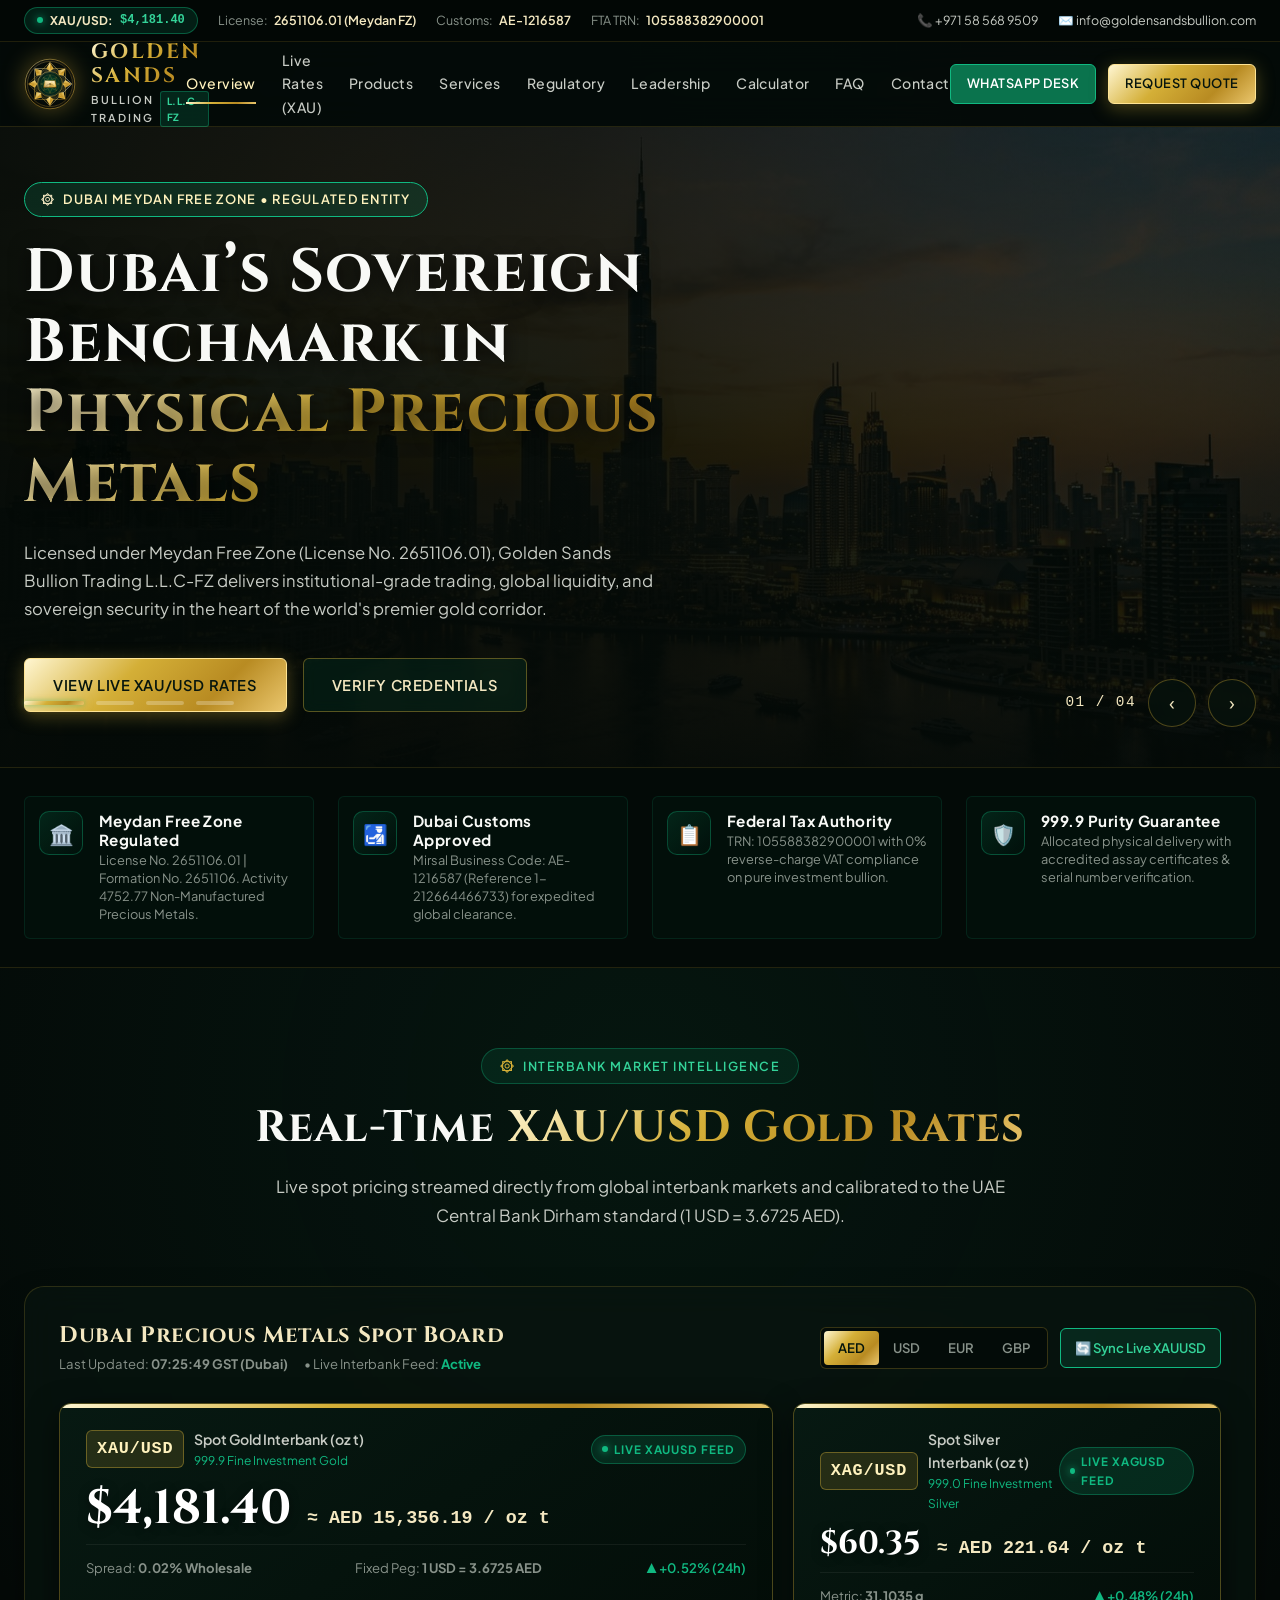
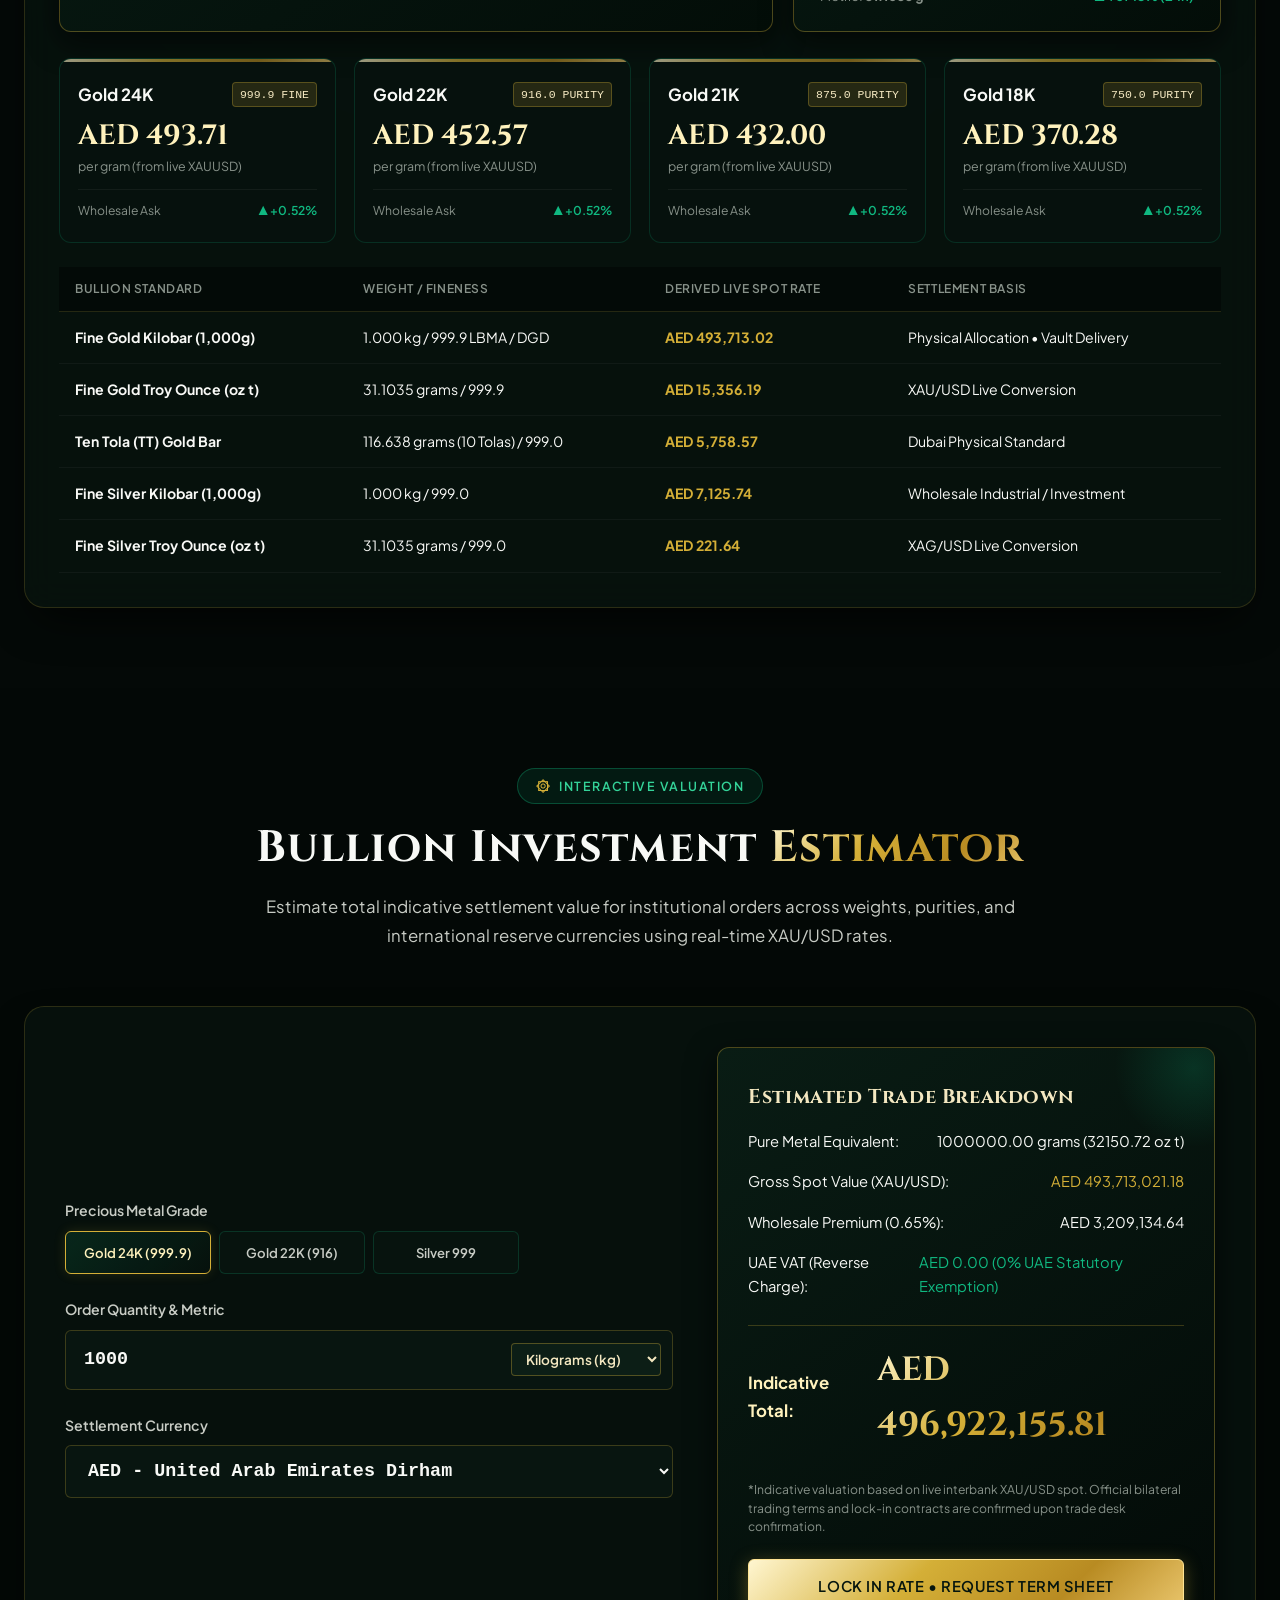
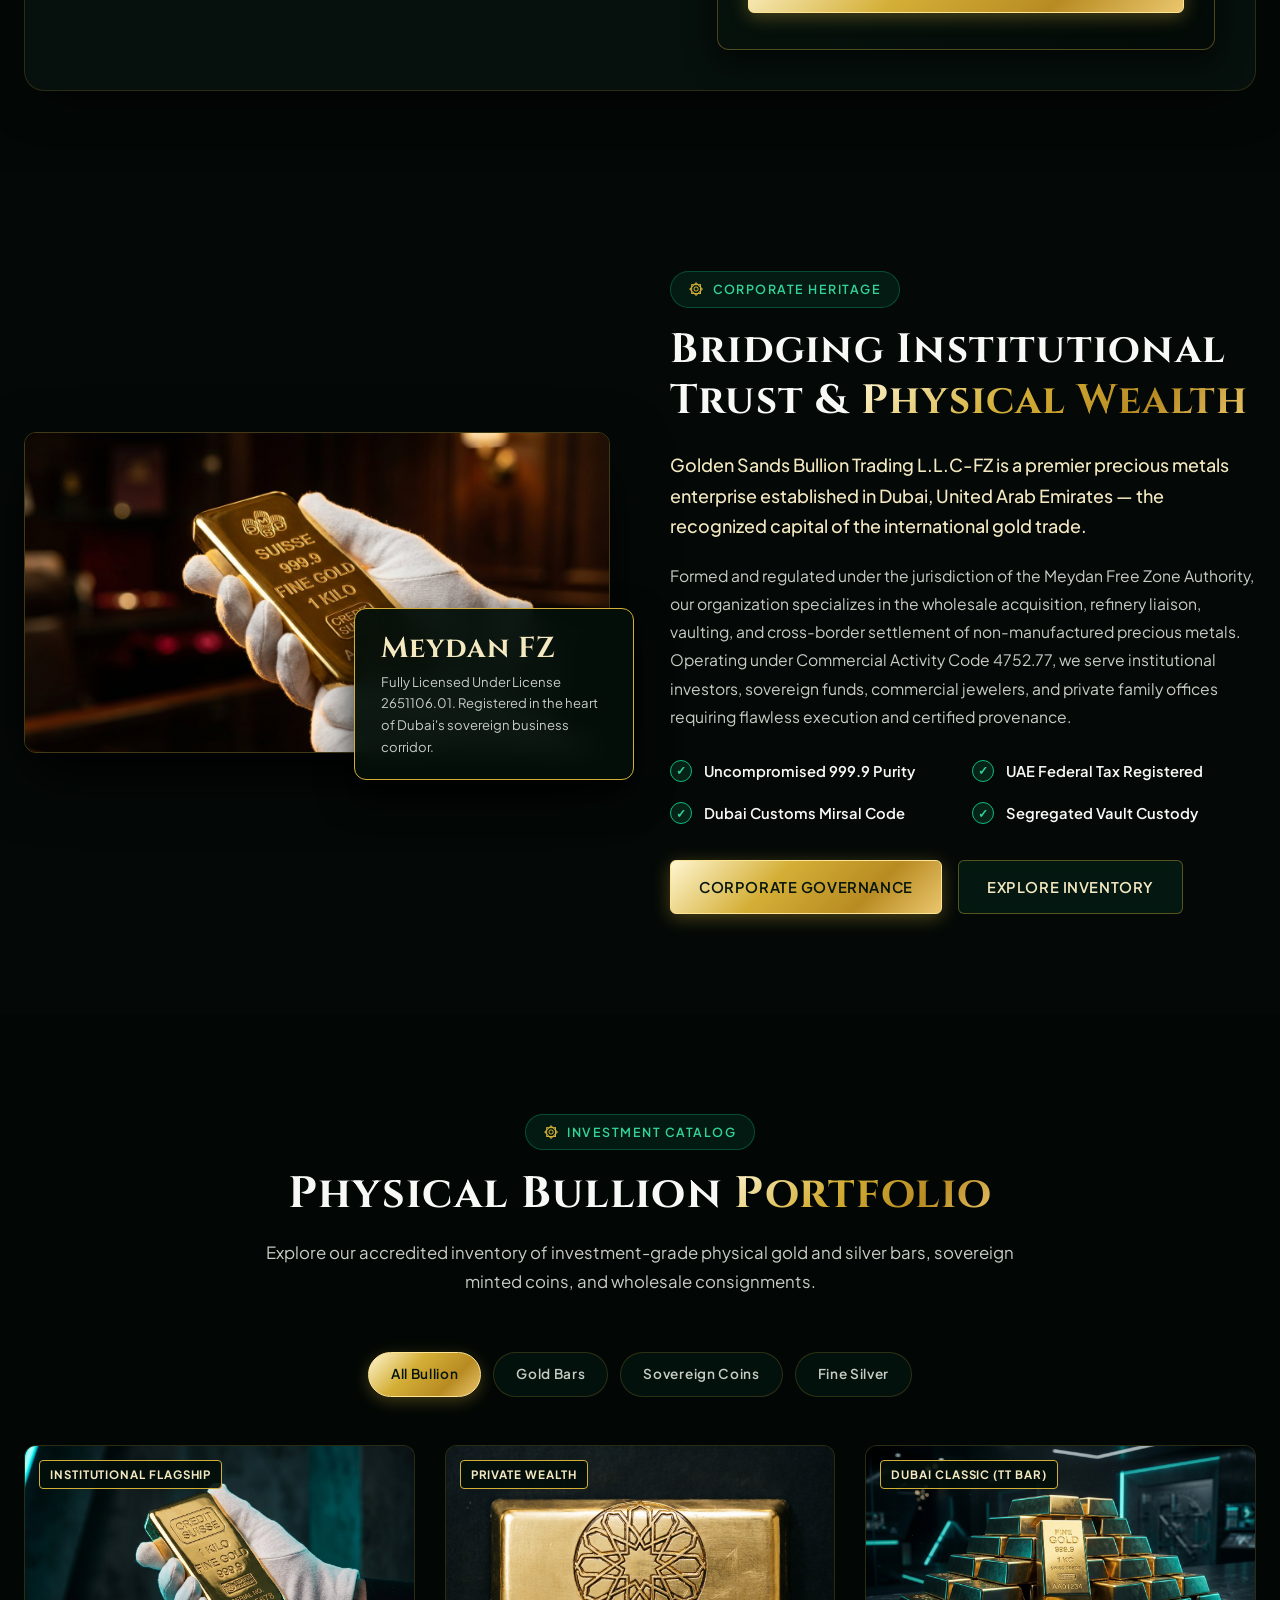
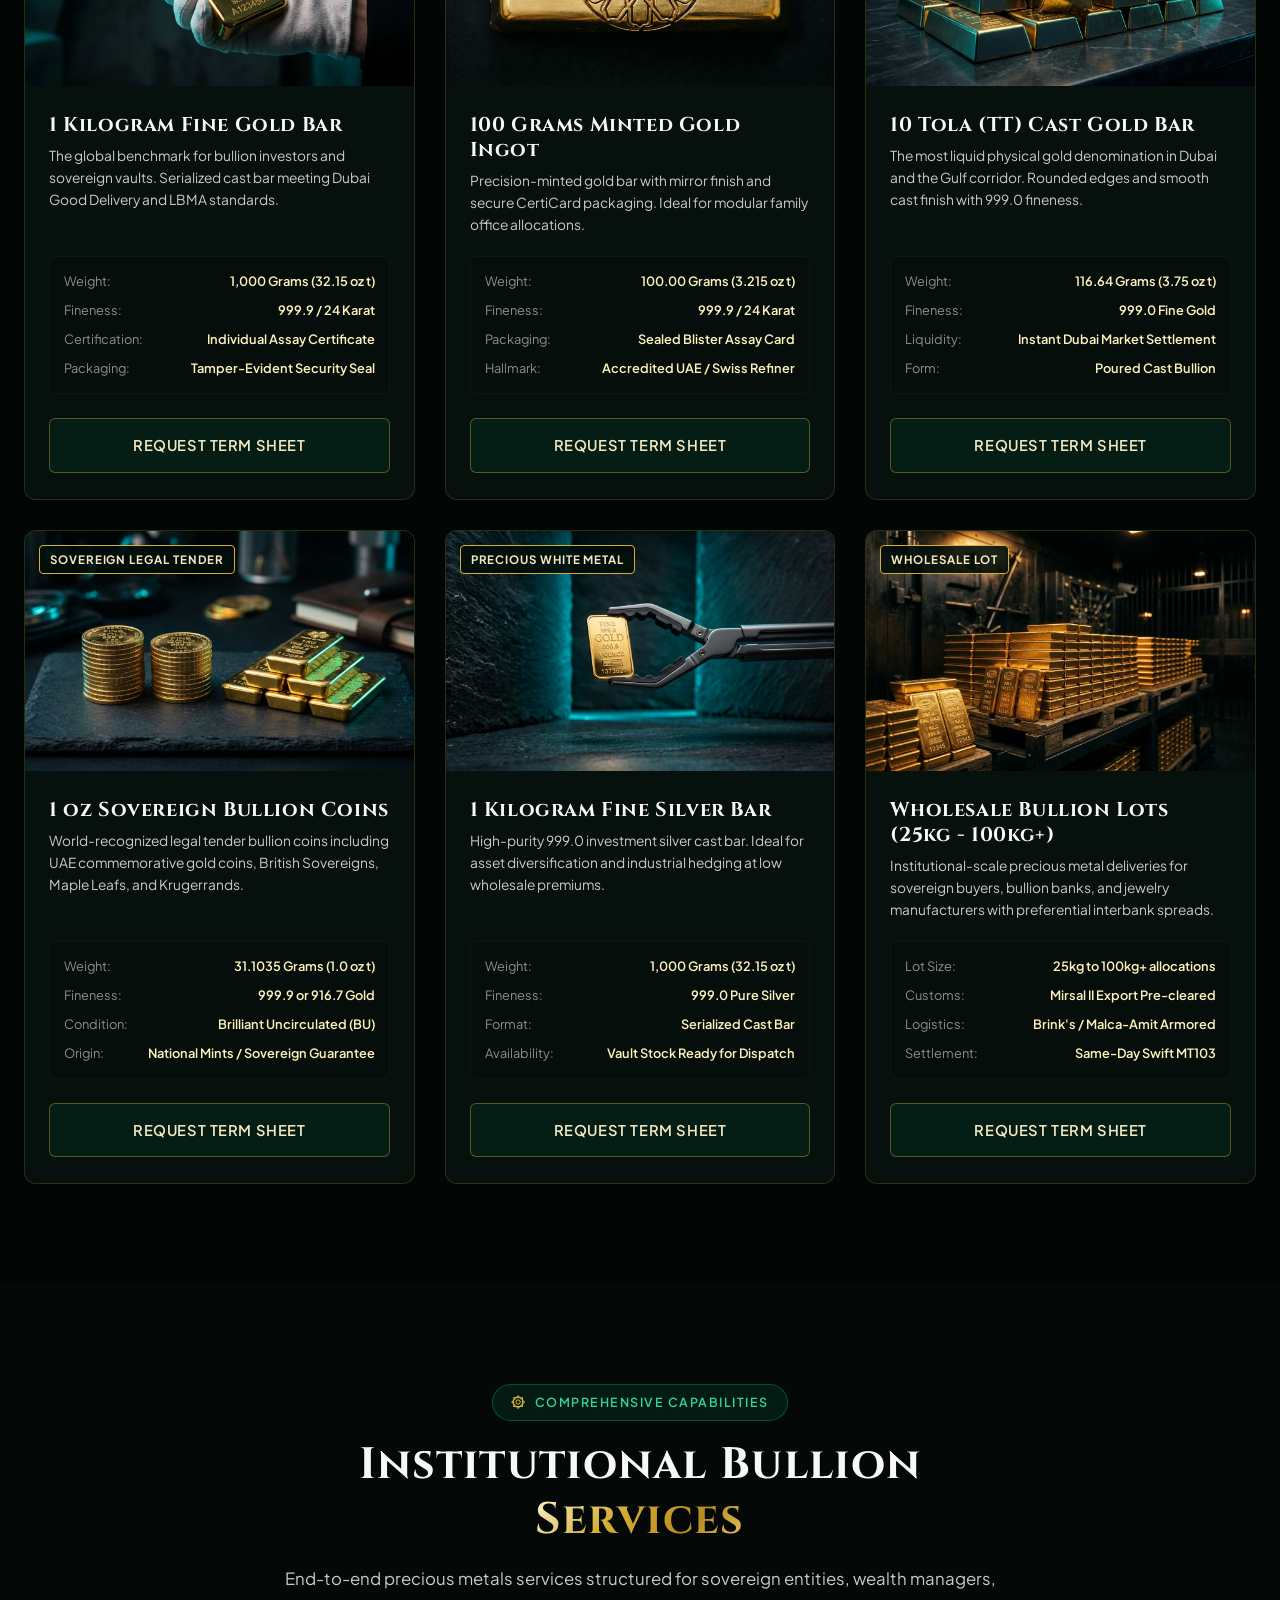
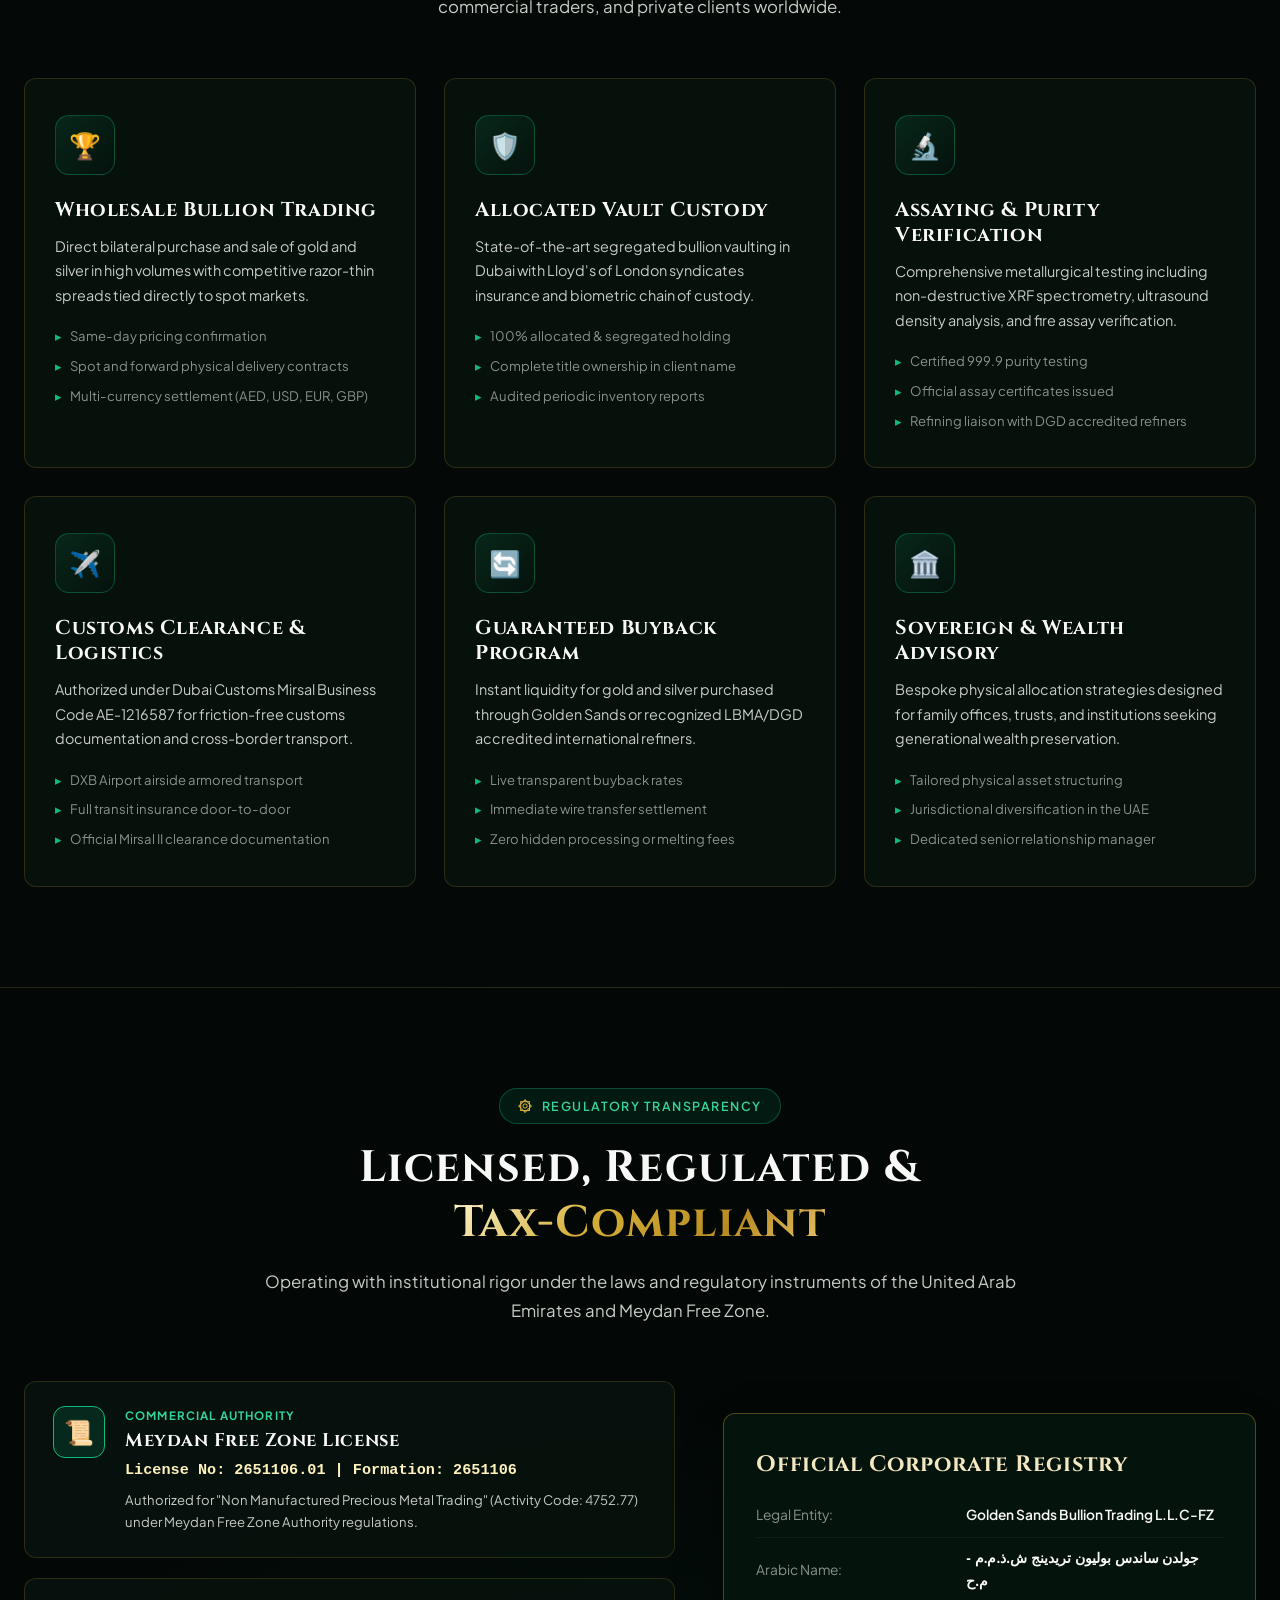
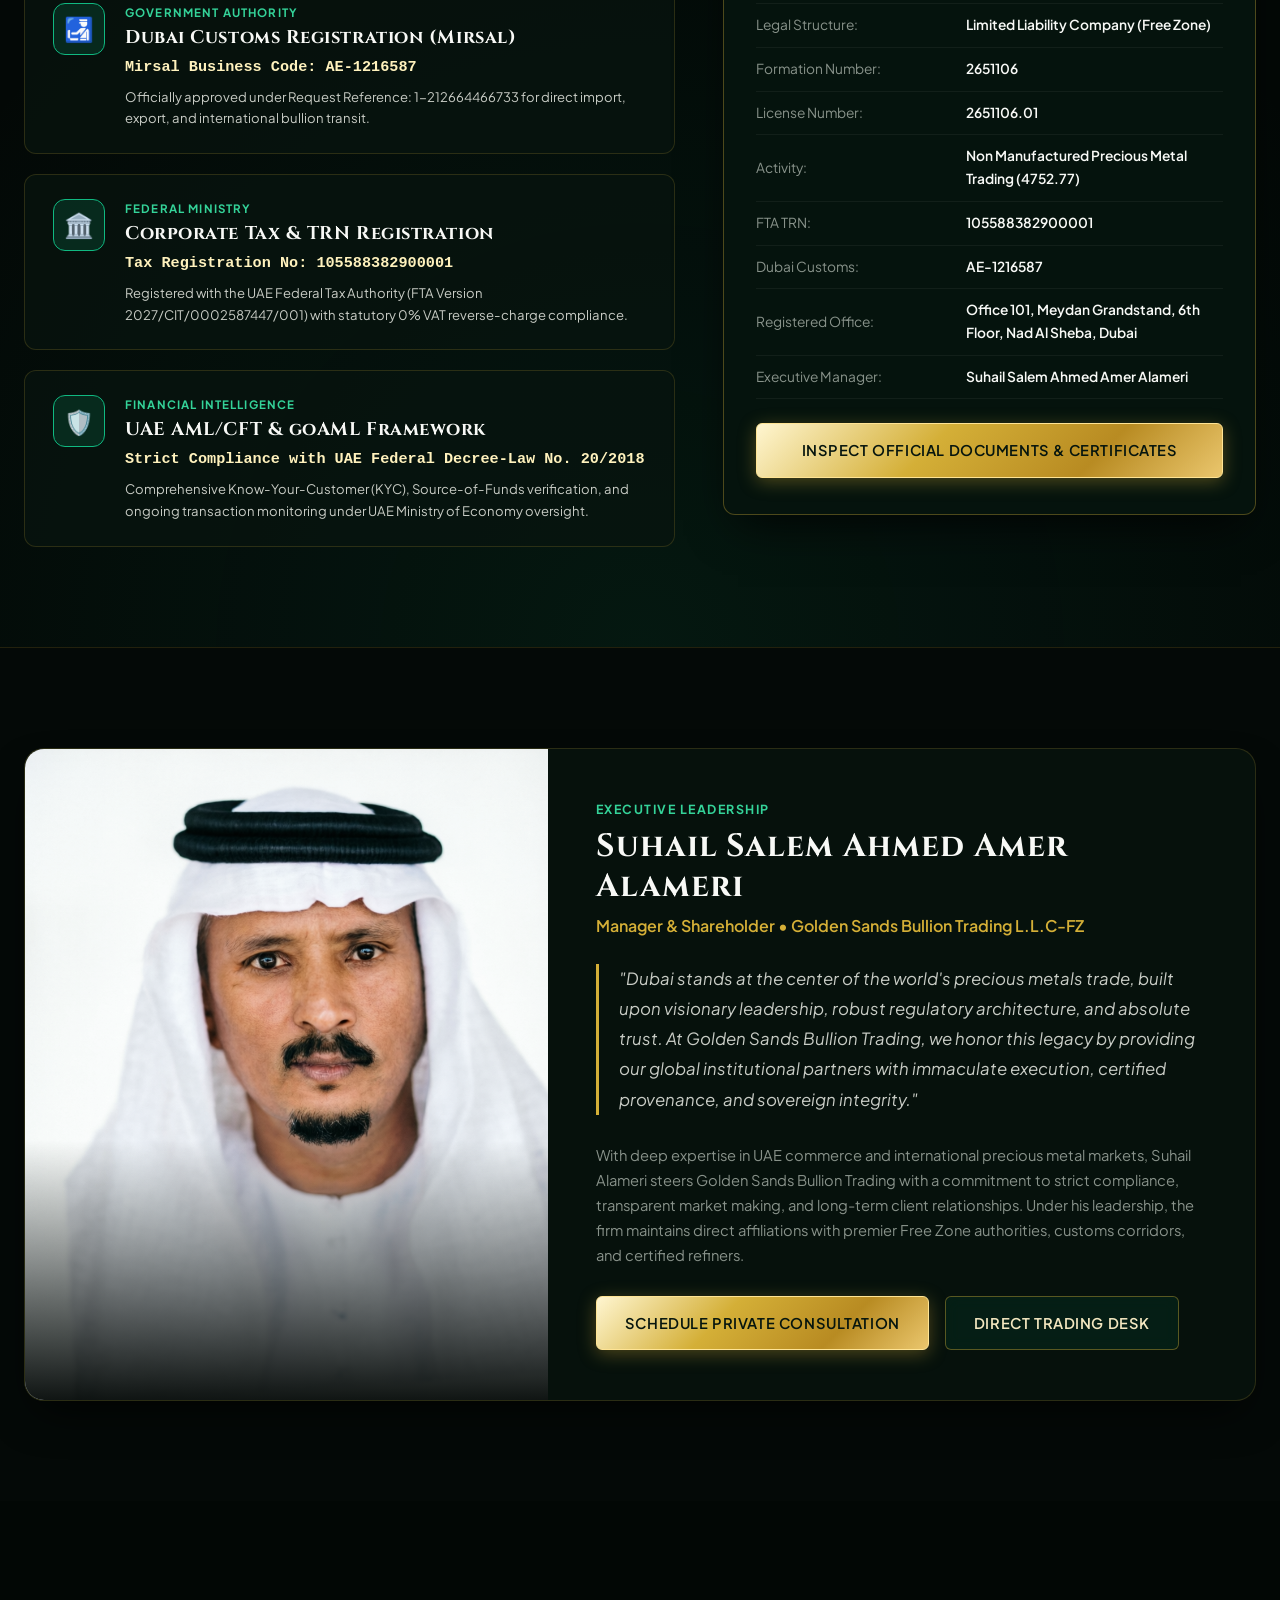
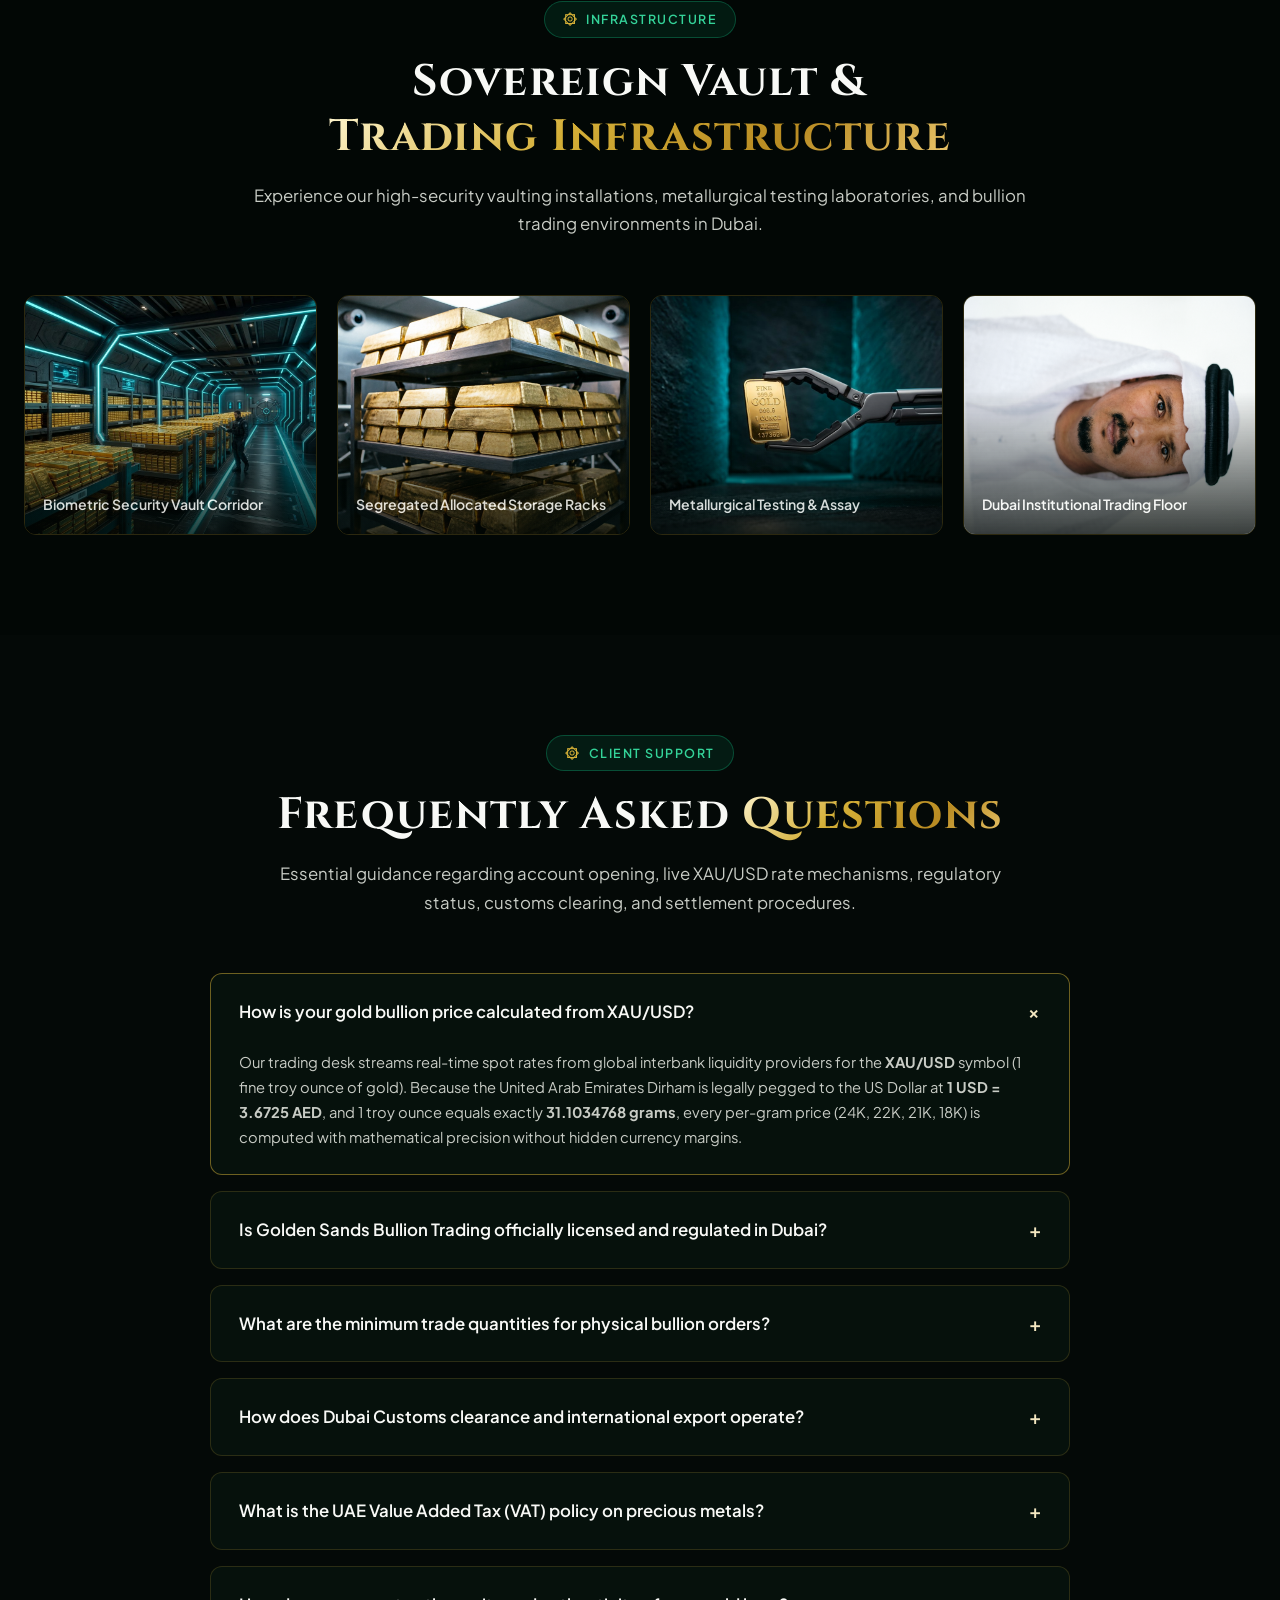
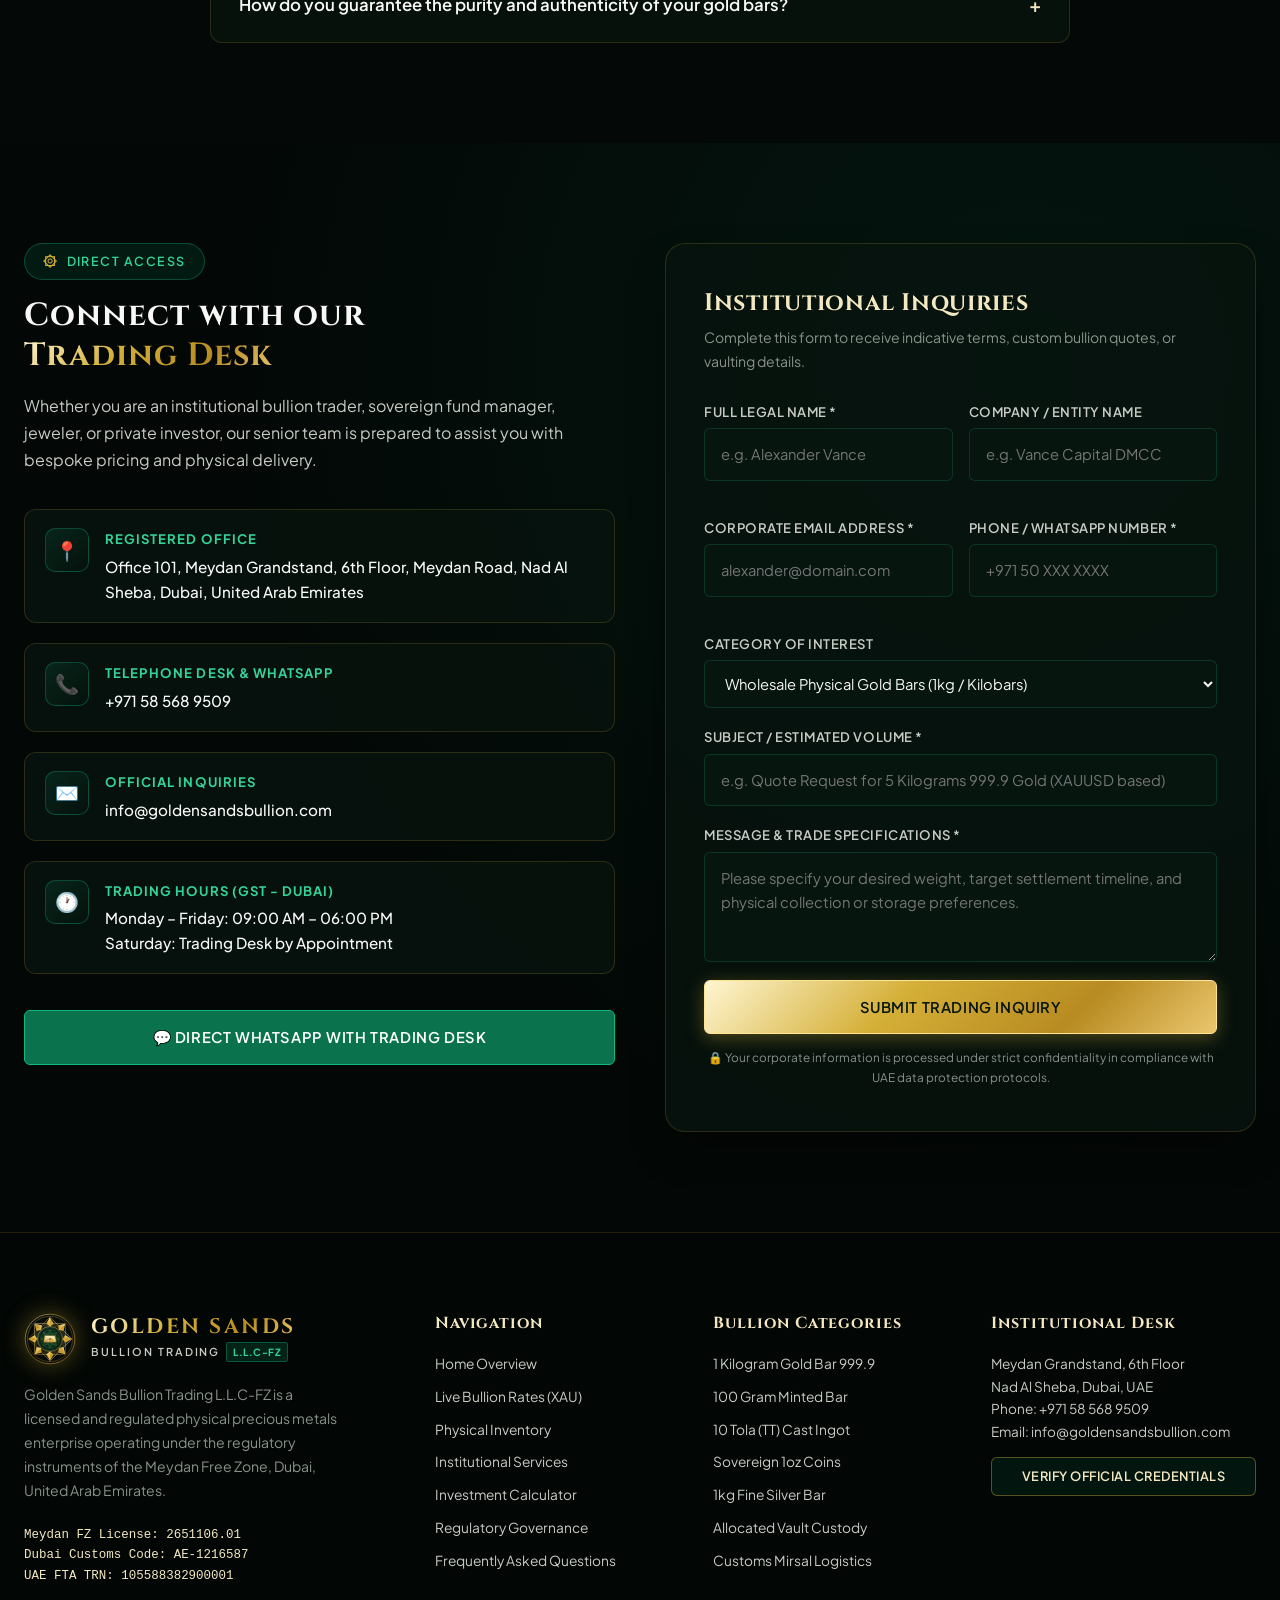
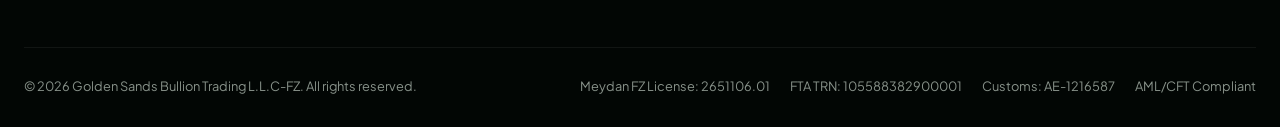
==== index.html @ a16af46f "feat: complete website rebuild for goldensandsbullion.com with live XAU/USD rates, Islamic theme, SE" ====
<!DOCTYPE html>
<html lang="en" dir="ltr">
<head>
  <!-- Character Encoding & Responsive Viewport -->
  <meta charset="UTF-8">
  <meta name="viewport" content="width=device-width, initial-scale=1.0, maximum-scale=5.0">
  <meta http-equiv="X-UA-Compatible" content="IE=edge">

  <!-- Primary Meta Tags -->
  <title>Golden Sands Bullion Trading L.L.C-FZ | Dubai Meydan Free Zone Precious Metals</title>
  <meta name="title" content="Golden Sands Bullion Trading L.L.C-FZ | Dubai Meydan Free Zone Precious Metals">
  <meta name="description" content="Golden Sands Bullion Trading L.L.C-FZ is a licensed precious metals trading firm in Dubai Meydan Free Zone (License No. 2651106.01, FTA TRN 105588382900001, Dubai Customs Code AE-1216587). Live XAU/USD gold spot pricing, physical bullion bars, kilobars, sovereign bullion, secure vaulting, and institutional settlement.">
  <meta name="keywords" content="XAUUSD gold price, gold trading dubai, live XAUUSD, physical bullion dubai, meydan free zone gold license, 999.9 fine gold bar, credit suisse 1kg gold, gold bullion wholesale dubai, dubai customs code AE-1216587, golden sands bullion trading, suhail alameri gold, vault storage dubai, precious metals trader UAE">
  <meta name="author" content="Golden Sands Bullion Trading L.L.C-FZ">
  <meta name="robots" content="index, follow, max-image-preview:large, max-snippet:-1, max-video-preview:-1">
  <link rel="canonical" href="https://goldensandsbullion.com/">

  <!-- Open Graph / Facebook -->
  <meta property="og:type" content="website">
  <meta property="og:url" content="https://goldensandsbullion.com/">
  <meta property="og:site_name" content="Golden Sands Bullion Trading L.L.C-FZ">
  <meta property="og:title" content="Golden Sands Bullion Trading | Premier Precious Metals Dubai">
  <meta property="og:description" content="Licensed Dubai Meydan Free Zone precious metals trading company. Real-time XAU/USD live spot pricing, 999.9 fine gold bars, institutional wholesale bullion, secure vault custody, and customs clearance.">
  <meta property="og:image" content="https://goldensandsbullion.com/assets/images/hero-gold-bar-velvet.png">
  <meta property="og:image:width" content="1664">
  <meta property="og:image:height" content="928">
  <meta property="og:locale" content="en_US">
  <meta property="og:locale:alternate" content="ar_AE">

  <!-- Twitter / X -->
  <meta name="twitter:card" content="summary_large_image">
  <meta name="twitter:url" content="https://goldensandsbullion.com/">
  <meta name="twitter:title" content="Golden Sands Bullion Trading | Dubai Precious Metals">
  <meta name="twitter:description" content="Dubai Meydan Free Zone licensed precious metals trading firm (License 2651106.01, FTA TRN 105588382900001, Customs Code AE-1216587). Live XAU/USD interbank feed, physical gold wholesale and allocated custody.">
  <meta name="twitter:image" content="https://goldensandsbullion.com/assets/images/hero-gold-bar-velvet.png">

  <!-- PWA & Mobile Web App Meta -->
  <meta name="theme-color" content="#040907">
  <meta name="apple-mobile-web-app-capable" content="yes">
  <meta name="apple-mobile-web-app-status-bar-style" content="black-translucent">
  <meta name="apple-mobile-web-app-title" content="Golden Sands">
  <meta name="application-name" content="Golden Sands Bullion">
  <meta name="msapplication-TileColor" content="#040907">
  <meta name="msapplication-TileImage" content="./assets/icons/icon-192.png">

  <!-- Manifest Links -->
  <link rel="manifest" href="./manifest.webmanifest">
  <link rel="alternate" type="application/json" href="./manifest.json">

  <!-- Favicons & App Icons -->
  <link rel="icon" type="image/x-icon" href="./favicon.ico">
  <link rel="icon" type="image/png" sizes="16x16" href="./assets/icons/favicon-16.png">
  <link rel="icon" type="image/png" sizes="32x32" href="./assets/icons/favicon-32.png">
  <link rel="icon" type="image/png" sizes="64x64" href="./assets/icons/favicon-64.png">
  <link rel="icon" type="image/svg+xml" href="./assets/icons/favicon.svg">
  <link rel="apple-touch-icon" sizes="180x180" href="./assets/icons/apple-touch-icon.png">

  <!-- Google Fonts Preconnect -->
  <link rel="preconnect" href="https://fonts.googleapis.com">
  <link rel="preconnect" href="https://fonts.gstatic.com" crossorigin>
  <link href="https://fonts.googleapis.com/css2?family=Cinzel:wght@500;600;700;800&family=Plus+Jakarta+Sans:wght@300;400;500;600;700&display=swap" rel="stylesheet">

  <!-- Main Stylesheet -->
  <link rel="stylesheet" href="./assets/css/style.css">

  <!-- JSON-LD Structured Data: Organization & FinancialService -->
  <script type="application/ld+json">
  {
    "@context": "https://schema.org",
    "@graph": [
      {
        "@type": ["FinancialService", "LocalBusiness", "Organization"],
        "@id": "https://goldensandsbullion.com/#organization",
        "name": "Golden Sands Bullion Trading L.L.C-FZ",
        "alternateName": "جولدن ساندس بوليون تريدينج ش.ذ.م.م - م.ح",
        "url": "https://goldensandsbullion.com/",
        "logo": "https://goldensandsbullion.com/assets/icons/logo.svg",
        "image": "https://goldensandsbullion.com/assets/images/hero-gold-bar-velvet.png",
        "description": "Premier licensed precious metals trading firm based in Meydan Free Zone, Dubai, specializing in physical bullion, live XAU/USD spot execution, fine gold bars, allocated vaulting, and institutional settlement.",
        "telephone": "+971585689509",
        "email": "info@goldensandsbullion.com",
        "priceRange": "$$$$",
        "taxID": "105588382900001",
        "vatID": "105588382900001",
        "identifier": {
          "@type": "PropertyValue",
          "name": "Dubai Customs Code (Mirsal)",
          "value": "AE-1216587"
        },
        "hasCredential": [
          {
            "@type": "EducationalOccupationalCredential",
            "name": "Meydan Free Zone Commercial License",
            "credentialCategory": "Business License",
            "recognizedBy": {
              "@type": "GovernmentOrganization",
              "name": "Meydan Free Zone Authority, Dubai"
            },
            "validIn": "AE",
            "identifier": "2651106.01"
          }
        ],
        "address": {
          "@type": "PostalAddress",
          "streetAddress": "Office 101, Meydan Grandstand, 6th Floor, Meydan Road, Nad Al Sheba",
          "addressLocality": "Dubai",
          "addressRegion": "Dubai",
          "postalCode": "00000",
          "addressCountry": "AE"
        },
        "geo": {
          "@type": "GeoCoordinates",
          "latitude": "25.1558",
          "longitude": "55.3003"
        },
        "openingHoursSpecification": [
          {
            "@type": "OpeningHoursSpecification",
            "dayOfWeek": ["Monday", "Tuesday", "Wednesday", "Thursday", "Friday"],
            "opens": "09:00",
            "closes": "18:00"
          }
        ],
        "founder": {
          "@type": "Person",
          "name": "Suhail Salem Ahmed Amer Alameri",
          "jobTitle": "Manager & Shareholder"
        }
      },
      {
        "@type": "WebSite",
        "@id": "https://goldensandsbullion.com/#website",
        "url": "https://goldensandsbullion.com/",
        "name": "Golden Sands Bullion Trading",
        "publisher": {
          "@id": "https://goldensandsbullion.com/#organization"
        }
      },
      {
        "@type": "FAQPage",
        "@id": "https://goldensandsbullion.com/#faq",
        "mainEntity": [
          {
            "@type": "Question",
            "name": "How is your gold pricing determined using XAU/USD?",
            "acceptedAnswer": {
              "@type": "Answer",
              "text": "Our live bullion pricing is derived directly from the global interbank XAU/USD spot market. Using the official UAE Central Bank fixed peg (1 USD = 3.6725 AED) and exact troy ounce to gram conversions (31.1035g), we provide real-time, transparent per-gram rates for 24K, 22K, 21K, and 18K gold."
            }
          },
          {
            "@type": "Question",
            "name": "Is Golden Sands Bullion Trading officially licensed and regulated in Dubai?",
            "acceptedAnswer": {
              "@type": "Answer",
              "text": "Yes. Golden Sands Bullion Trading L.L.C-FZ is officially licensed by the Meydan Free Zone Authority under Commercial License No. 2651106.01 (Formation No. 2651106) for 'Non-Manufactured Precious Metal Trading' (Activity Code 4752.77). We are also registered with the UAE Federal Tax Authority (TRN: 105588382900001) and Dubai Customs under Mirsal Business Code AE-1216587."
            }
          },
          {
            "@type": "Question",
            "name": "What standards of gold purity do you trade?",
            "acceptedAnswer": {
              "@type": "Answer",
              "text": "We trade exclusively investment-grade fine gold conforming to LBMA (London Bullion Market Association) and Dubai Good Delivery (DGD) standards with purities of 999.9 (24 Karat) and 995.0. All bullion bars are stamped with accredited refiner hallmarks, serial numbers, and assay certificates."
            }
          },
          {
            "@type": "Question",
            "name": "What is the UAE VAT policy on precious metals trading?",
            "acceptedAnswer": {
              "@type": "Answer",
              "text": "Under UAE Cabinet Decision No. 25 of 2018, pure precious metals (gold, silver, and platinum of 99% purity or higher) traded for investment purposes are subject to a 0% VAT rate (reverse charge mechanism between registered taxable entities), making Dubai one of the world's most tax-efficient bullion trading hubs."
            }
          }
        ]
      }
    ]
  }
  </script>
</head>
<body>

  <!-- Offline Connectivity Banner -->
  <div id="offlineBanner" class="offline-banner" role="alert">
    <span>⚠️ You are browsing offline. Cached market catalog and corporate credentials remain accessible.</span>
  </div>

  <!-- ==========================================================================
       TOP ANNOUNCEMENT BAR (Live XAU/USD Ticker & Credentials)
       ========================================================================== -->
  <aside class="top-bar" aria-label="Official Corporate Credentials">
    <div class="container top-bar-inner">
      <div class="top-bar-left">
        <!-- Live XAU/USD Quick Ticker -->
        <div class="top-xau-ticker" title="Real-time XAU/USD Interbank Gold Spot">
          <span class="status-dot"></span>
          <span class="xau-label">XAU/USD:</span>
          <strong id="topBarXauUsd">$4,182.00</strong>
        </div>
        <div class="top-credential">
          <span>License:</span>
          <strong>2651106.01 (Meydan FZ)</strong>
        </div>
        <div class="top-credential">
          <span>Customs:</span>
          <strong>AE-1216587</strong>
        </div>
        <div class="top-credential">
          <span>FTA TRN:</span>
          <strong>105588382900001</strong>
        </div>
      </div>
      <div class="top-bar-right">
        <a href="tel:+971585689509" class="top-bar-link" title="Call Dubai Trading Desk">
          <span>📞 +971 58 568 9509</span>
        </a>
        <a href="mailto:info@goldensandsbullion.com" class="top-bar-link" title="Email Golden Sands">
          <span>✉️ info@goldensandsbullion.com</span>
        </a>
      </div>
    </div>
  </aside>

  <!-- ==========================================================================
       SITE HEADER & NAVIGATION
       ========================================================================== -->
  <header class="site-header" role="banner">
    <div class="container nav-container">
      <!-- Clean, Elegant Standalone Islamic Gold Emblem + Brand Typography -->
      <a href="#home" class="brand-logo" aria-label="Golden Sands Bullion Trading - Home">
        <img src="./assets/icons/logo.svg" alt="Golden Sands Bullion Emblem" class="brand-emblem" width="52" height="52">
        <div class="brand-text">
          <span class="brand-title">GOLDEN SANDS</span>
          <span class="brand-subtitle">BULLION TRADING <span class="fz-pill">L.L.C-FZ</span></span>
        </div>
      </a>

      <!-- Desktop Navigation Menu -->
      <nav class="nav-menu" role="navigation" aria-label="Main Navigation">
        <a href="#home" class="nav-link active">Overview</a>
        <a href="#live-rates" class="nav-link">Live Rates (XAU)</a>
        <a href="#products" class="nav-link">Products</a>
        <a href="#services" class="nav-link">Services</a>
        <a href="#compliance" class="nav-link">Regulatory</a>
        <a href="#leadership" class="nav-link">Leadership</a>
        <a href="#calculator" class="nav-link">Calculator</a>
        <a href="#faq" class="nav-link">FAQ</a>
        <a href="#contact" class="nav-link">Contact</a>
      </nav>

      <!-- Header Action CTAs -->
      <div class="nav-actions">
        <button type="button" class="install-pwa-btn" aria-label="Install App on Device">
          <span>📲 Install App</span>
        </button>
        <a href="https://wa.me/971585689509?text=Hello%20Golden%20Sands%20Bullion,%20I%20would%20like%20to%20inquire%20about%20physical%20precious%20metals%20trading." class="btn btn-whatsapp btn-sm" target="_blank" rel="noopener noreferrer" aria-label="Chat on WhatsApp">
          <span>WhatsApp Desk</span>
        </a>
        <a href="#contact" class="btn btn-primary btn-sm">
          <span>Request Quote</span>
        </a>
        <!-- Mobile Toggle Hamburger -->
        <button type="button" class="mobile-toggle" aria-label="Toggle navigation menu" aria-expanded="false">
          <span></span>
          <span></span>
          <span></span>
        </button>
      </div>
    </div>
  </header>

  <!-- ==========================================================================
       HERO CAROUSEL / SLIDER SECTION
       ========================================================================== -->
  <main id="main-content">
    <section class="hero-slider-section" id="home" aria-label="Featured Bullion Showcase">
      <div class="slider-container">

        <!-- Slide 1: Dubai Gateway -->
        <article class="slide active" data-slide="0">
          <div class="slide-backdrop" style="background-image: url('./assets/images/hero-dubai-skyline.jpg');"></div>
          <div class="slide-overlay"></div>
          <div class="container">
            <div class="slide-content-wrap">
              <span class="slide-tag">Dubai Meydan Free Zone • Regulated Entity</span>
              <h1 class="slide-title">Dubai’s Sovereign Benchmark in <span class="text-gradient-gold">Physical Precious Metals</span></h1>
              <p class="slide-description">
                Licensed under Meydan Free Zone (License No. 2651106.01), Golden Sands Bullion Trading L.L.C-FZ delivers institutional-grade trading, global liquidity, and sovereign security in the heart of the world's premier gold corridor.
              </p>
              <div class="slide-actions">
                <a href="#live-rates" class="btn btn-primary">View Live XAU/USD Rates</a>
                <a href="#compliance" class="btn btn-secondary open-verify-modal">Verify Credentials</a>
              </div>
            </div>
          </div>
        </article>

        <!-- Slide 2: Vault Custody -->
        <article class="slide" data-slide="1">
          <div class="slide-backdrop" style="background-image: url('./assets/images/hero-vault-racks.png');"></div>
          <div class="slide-overlay"></div>
          <div class="container">
            <div class="slide-content-wrap">
              <span class="slide-tag">Bank-Grade Allocated Custody</span>
              <h2 class="slide-title">Ultra-Secure Vaulting &amp; <span class="text-gradient-gold">Segregated Physical Storage</span></h2>
              <p class="slide-description">
                Store fine gold and silver within Dubai's state-of-the-art insured bullion vaults. Guaranteed 100% physical backing, segregated allocations, 24/7 armed surveillance, and uncompromised discretion.
              </p>
              <div class="slide-actions">
                <a href="#services" class="btn btn-primary">Custody Solutions</a>
                <a href="#calculator" class="btn btn-secondary">Bullion Calculator</a>
              </div>
            </div>
          </div>
        </article>

        <!-- Slide 3: 999.9 Fine Gold Assaying -->
        <article class="slide" data-slide="2">
          <div class="slide-backdrop" style="background-image: url('./assets/images/hero-gold-inspection.png');"></div>
          <div class="slide-overlay"></div>
          <div class="container">
            <div class="slide-content-wrap">
              <span class="slide-tag">Dubai Good Delivery &amp; LBMA Quality</span>
              <h2 class="slide-title">Certified 999.9 Purity &amp; <span class="text-gradient-gold">International Assay Standards</span></h2>
              <p class="slide-description">
                Every bar is verified with precision XRF spectrometry and fire assay protocols. Sourced exclusively from internationally accredited LBMA and Dubai Good Delivery refiners with serialized certificates of authenticity.
              </p>
              <div class="slide-actions">
                <a href="#products" class="btn btn-primary">Browse Bullion Bars</a>
                <a href="#contact" class="btn btn-secondary">Trading Desk</a>
              </div>
            </div>
          </div>
        </article>

        <!-- Slide 4: Bespoke Liquidity & Settlement -->
        <article class="slide" data-slide="3">
          <div class="slide-backdrop" style="background-image: url('./assets/images/hero-gold-bar-velvet.png');"></div>
          <div class="slide-overlay"></div>
          <div class="container">
            <div class="slide-content-wrap">
              <span class="slide-tag">Dubai Customs Code: AE-1216587</span>
              <h2 class="slide-title">Bespoke Wholesale Liquidity &amp; <span class="text-gradient-gold">Global Cross-Border Settlement</span></h2>
              <p class="slide-description">
                Direct Mirsal II customs clearance for international import and export. Competitive spreads, immediate wire settlement, and dedicated account executive coverage for institutions and family offices.
              </p>
              <div class="slide-actions">
                <a href="#contact" class="btn btn-primary">Open Institutional Account</a>
                <a href="#live-rates" class="btn btn-secondary">Check Live Pricing</a>
              </div>
            </div>
          </div>
        </article>

      </div>

      <!-- Slider Controls & Indicator Dots -->
      <div class="slider-controls">
        <div class="container slider-controls-inner">
          <div class="slider-dots">
            <button type="button" class="dot-btn active" data-index="0" aria-label="Go to Slide 1"></button>
            <button type="button" class="dot-btn" data-index="1" aria-label="Go to Slide 2"></button>
            <button type="button" class="dot-btn" data-index="2" aria-label="Go to Slide 3"></button>
            <button type="button" class="dot-btn" data-index="3" aria-label="Go to Slide 4"></button>
          </div>
          <div class="slider-arrows">
            <span id="slideCounter" class="slider-counter">01 / 04</span>
            <button type="button" class="arrow-btn" id="slidePrev" aria-label="Previous Slide">‹</button>
            <button type="button" class="arrow-btn" id="slideNext" aria-label="Next Slide">›</button>
          </div>
        </div>
      </div>
    </section>

    <!-- ==========================================================================
         TRUST & ACCREDITATION PILLARS STRIP
         ========================================================================== -->
    <section class="trust-strip" aria-label="Regulatory Accreditations">
      <div class="container">
        <div class="trust-grid">
          <div class="trust-item">
            <div class="trust-icon">🏛️</div>
            <div class="trust-text">
              <h3>Meydan Free Zone Regulated</h3>
              <p>License No. 2651106.01 | Formation No. 2651106. Activity 4752.77 Non-Manufactured Precious Metals.</p>
            </div>
          </div>
          <div class="trust-item">
            <div class="trust-icon">🛃</div>
            <div class="trust-text">
              <h3>Dubai Customs Approved</h3>
              <p>Mirsal Business Code: AE-1216587 (Reference 1-212664466733) for expedited global clearance.</p>
            </div>
          </div>
          <div class="trust-item">
            <div class="trust-icon">📋</div>
            <div class="trust-text">
              <h3>Federal Tax Authority</h3>
              <p>TRN: 105588382900001 with 0% reverse-charge VAT compliance on pure investment bullion.</p>
            </div>
          </div>
          <div class="trust-item">
            <div class="trust-icon">🛡️</div>
            <div class="trust-text">
              <h3>999.9 Purity Guarantee</h3>
              <p>Allocated physical delivery with accredited assay certificates &amp; serial number verification.</p>
            </div>
          </div>
        </div>
      </div>
    </section>

    <!-- ==========================================================================
         LIVE BULLION MARKET RATES SECTION (PROMINENT XAU/USD LIVE FEED)
         ========================================================================== -->
    <section class="rates-section" id="live-rates" aria-label="Live Precious Metals Market Rates">
      <div class="container">
        <div class="section-header">
          <span class="section-tag">Interbank Market Intelligence</span>
          <h2>Real-Time <span class="text-gradient-gold">XAU/USD Gold Rates</span></h2>
          <p>
            Live spot pricing streamed directly from global interbank markets and calibrated to the UAE Central Bank Dirham standard (1 USD = 3.6725 AED).
          </p>
        </div>

        <div class="rates-dashboard">
          <div class="rates-header">
            <div class="rates-title-wrap">
              <h3>Dubai Precious Metals Spot Board</h3>
              <div class="rates-meta">
                <span>Last Updated: <strong id="ratesUpdateTime">--:--:-- GST (Dubai)</strong></span>
                <span>• Live Interbank Feed: <strong class="text-emerald">Active</strong></span>
              </div>
            </div>

            <div class="rates-controls">
              <!-- Currency Toggle -->
              <div class="currency-toggle" role="group" aria-label="Currency Selector">
                <button type="button" class="curr-btn active" data-curr="AED">AED</button>
                <button type="button" class="curr-btn" data-curr="USD">USD</button>
                <button type="button" class="curr-btn" data-curr="EUR">EUR</button>
                <button type="button" class="curr-btn" data-curr="GBP">GBP</button>
              </div>

              <!-- Refresh Button -->
              <button type="button" class="btn-refresh-rates" id="refreshRatesBtn" aria-label="Refresh Market Rates">
                <span>🔄 Sync Live XAUUSD</span>
              </button>
            </div>
          </div>

          <!-- Prominent XAU/USD & XAG/USD Sovereign Benchmark Grid -->
          <div class="spot-benchmark-grid">
            <!-- XAU/USD Gold Sovereign Benchmark -->
            <div class="benchmark-card">
              <div class="benchmark-top">
                <div class="benchmark-symbol-wrap">
                  <span class="symbol-badge">XAU/USD</span>
                  <div>
                    <div class="symbol-title">Spot Gold Interbank (oz t)</div>
                    <div style="font-size: 0.75rem; color: var(--emerald-400);">999.9 Fine Investment Gold</div>
                  </div>
                </div>
                <div class="live-feed-pill">
                  <span class="status-dot"></span>
                  <span>Live XAUUSD Feed</span>
                </div>
              </div>

              <div class="benchmark-price-row">
                <div class="benchmark-price" id="benchmarkXauUsd">$4,182.00</div>
                <div class="benchmark-aed-equiv" id="benchmarkXauAed">≈ AED 15,358.39 / oz t</div>
              </div>

              <div class="benchmark-bottom">
                <span>Spread: <strong>0.02% Wholesale</strong></span>
                <span>Fixed Peg: <strong>1 USD = 3.6725 AED</strong></span>
                <span class="rate-change up">▲ +0.52% (24h)</span>
              </div>
            </div>

            <!-- XAG/USD Silver Benchmark -->
            <div class="benchmark-card">
              <div class="benchmark-top">
                <div class="benchmark-symbol-wrap">
                  <span class="symbol-badge">XAG/USD</span>
                  <div>
                    <div class="symbol-title">Spot Silver Interbank (oz t)</div>
                    <div style="font-size: 0.75rem; color: var(--emerald-400);">999.0 Fine Investment Silver</div>
                  </div>
                </div>
                <div class="live-feed-pill">
                  <span class="status-dot"></span>
                  <span>Live XAGUSD Feed</span>
                </div>
              </div>

              <div class="benchmark-price-row">
                <div class="benchmark-price" id="benchmarkXagUsd" style="font-size: clamp(1.8rem, 2.5vw, 2.4rem);">$60.35</div>
                <div class="benchmark-aed-equiv" id="benchmarkXagAed">≈ AED 221.65 / oz t</div>
              </div>

              <div class="benchmark-bottom">
                <span>Metric: <strong>31.1035 g</strong></span>
                <span class="rate-change up">▲ +0.48% (24h)</span>
              </div>
            </div>
          </div>

          <!-- Derived Rates: Per-Gram Cards (Recalculated from Live XAUUSD) -->
          <div class="rate-cards-grid">
            <!-- 24K Gold -->
            <div class="rate-card">
              <div class="rate-card-top">
                <span class="rate-item-name">Gold 24K</span>
                <span class="rate-purity-badge">999.9 FINE</span>
              </div>
              <div class="rate-price" id="rate24k">AED 493.78</div>
              <div class="rate-unit">per gram (from live XAUUSD)</div>
              <div class="rate-card-bottom">
                <span class="rate-spread">Wholesale Ask</span>
                <span class="rate-change up">▲ +0.52%</span>
              </div>
            </div>

            <!-- 22K Gold -->
            <div class="rate-card">
              <div class="rate-card-top">
                <span class="rate-item-name">Gold 22K</span>
                <span class="rate-purity-badge">916.0 PURITY</span>
              </div>
              <div class="rate-price" id="rate22k">AED 452.63</div>
              <div class="rate-unit">per gram (from live XAUUSD)</div>
              <div class="rate-card-bottom">
                <span class="rate-spread">Wholesale Ask</span>
                <span class="rate-change up">▲ +0.52%</span>
              </div>
            </div>

            <!-- 21K Gold -->
            <div class="rate-card">
              <div class="rate-card-top">
                <span class="rate-item-name">Gold 21K</span>
                <span class="rate-purity-badge">875.0 PURITY</span>
              </div>
              <div class="rate-price" id="rate21k">AED 432.06</div>
              <div class="rate-unit">per gram (from live XAUUSD)</div>
              <div class="rate-card-bottom">
                <span class="rate-spread">Wholesale Ask</span>
                <span class="rate-change up">▲ +0.52%</span>
              </div>
            </div>

            <!-- 18K Gold -->
            <div class="rate-card">
              <div class="rate-card-top">
                <span class="rate-item-name">Gold 18K</span>
                <span class="rate-purity-badge">750.0 PURITY</span>
              </div>
              <div class="rate-price" id="rate18k">AED 370.34</div>
              <div class="rate-unit">per gram (from live XAUUSD)</div>
              <div class="rate-card-bottom">
                <span class="rate-spread">Wholesale Ask</span>
                <span class="rate-change up">▲ +0.52%</span>
              </div>
            </div>
          </div>

          <!-- Secondary Rates Table (Kilobars, Ounces, Tolas) -->
          <table class="secondary-rates-table">
            <thead>
              <tr>
                <th>Bullion Standard</th>
                <th>Weight / Fineness</th>
                <th>Derived Live Spot Rate</th>
                <th>Settlement Basis</th>
              </tr>
            </thead>
            <tbody>
              <tr>
                <td><strong>Fine Gold Kilobar (1,000g)</strong></td>
                <td>1.000 kg / 999.9 LBMA / DGD</td>
                <td><strong class="text-gold" id="rateGoldKg">AED 493,780.00</strong></td>
                <td>Physical Allocation • Vault Delivery</td>
              </tr>
              <tr>
                <td><strong>Fine Gold Troy Ounce (oz t)</strong></td>
                <td>31.1035 grams / 999.9</td>
                <td><strong class="text-gold" id="rateGoldOz">AED 15,358.39</strong></td>
                <td>XAU/USD Live Conversion</td>
              </tr>
              <tr>
                <td><strong>Ten Tola (TT) Gold Bar</strong></td>
                <td>116.638 grams (10 Tolas) / 999.0</td>
                <td><strong class="text-gold" id="rateGoldTola">AED 57,593.00</strong></td>
                <td>Dubai Physical Standard</td>
              </tr>
              <tr>
                <td><strong>Fine Silver Kilobar (1,000g)</strong></td>
                <td>1.000 kg / 999.0</td>
                <td><strong class="text-gold" id="rateSilverKg">AED 7,126.00</strong></td>
                <td>Wholesale Industrial / Investment</td>
              </tr>
              <tr>
                <td><strong>Fine Silver Troy Ounce (oz t)</strong></td>
                <td>31.1035 grams / 999.0</td>
                <td><strong class="text-gold" id="rateSilverOz">AED 221.65</strong></td>
                <td>XAG/USD Live Conversion</td>
              </tr>
            </tbody>
          </table>
        </div>
      </div>
    </section>

    <!-- ==========================================================================
         BULLION INVESTMENT CALCULATOR SECTION
         ========================================================================== -->
    <section class="calculator-section" id="calculator" aria-label="Bullion Investment Calculator">
      <div class="container">
        <div class="section-header">
          <span class="section-tag">Interactive Valuation</span>
          <h2>Bullion Investment <span class="text-gradient-gold">Estimator</span></h2>
          <p>
            Estimate total indicative settlement value for institutional orders across weights, purities, and international reserve currencies using real-time XAU/USD rates.
          </p>
        </div>

        <div class="calculator-card">
          <div class="calculator-grid">
            <!-- Inputs Column -->
            <div class="calc-inputs">
              <!-- Metal Selection -->
              <div class="calc-field-group">
                <label class="calc-field-label">
                  <span>Precious Metal Grade</span>
                </label>
                <div class="calc-toggle-group">
                  <button type="button" class="calc-toggle-btn calc-metal-btn active" data-metal="gold24k">Gold 24K (999.9)</button>
                  <button type="button" class="calc-toggle-btn calc-metal-btn" data-metal="gold22k">Gold 22K (916)</button>
                  <button type="button" class="calc-toggle-btn calc-metal-btn" data-metal="silver">Silver 999</button>
                </div>
              </div>

              <!-- Weight & Unit -->
              <div class="calc-field-group">
                <label class="calc-field-label">
                  <span>Order Quantity &amp; Metric</span>
                </label>
                <div class="calc-input-wrapper">
                  <input type="number" id="calcAmountInput" class="calc-input-field" value="1000" min="1" step="any" placeholder="Enter weight">
                  <select id="calcUnitSelect" class="calc-unit-selector" aria-label="Weight Unit">
                    <option value="g">Grams (g)</option>
                    <option value="kg" selected>Kilograms (kg)</option>
                    <option value="oz">Troy Ounces (oz)</option>
                    <option value="tola">Tolas</option>
                  </select>
                </div>
              </div>

              <!-- Currency Selection -->
              <div class="calc-field-group">
                <label class="calc-field-label">
                  <span>Settlement Currency</span>
                </label>
                <select id="calcCurrencySelect" class="calc-input-field" aria-label="Settlement Currency">
                  <option value="AED" selected>AED - United Arab Emirates Dirham</option>
                  <option value="USD">USD - United States Dollar ($)</option>
                  <option value="EUR">EUR - European Euro (€)</option>
                  <option value="GBP">GBP - British Pound Sterling (£)</option>
                </select>
              </div>
            </div>

            <!-- Results Output Box -->
            <div class="calc-result-box">
              <h4 style="font-size: 1.25rem; color: var(--gold-400); margin-bottom: 20px;">Estimated Trade Breakdown</h4>
              <div class="result-breakdown-list">
                <div class="result-row">
                  <span class="row-label">Pure Metal Equivalent:</span>
                  <span class="row-val" id="calcResWeight">1000.00 grams (32.15 oz t)</span>
                </div>
                <div class="result-row">
                  <span class="row-label">Gross Spot Value (XAU/USD):</span>
                  <span class="row-val text-gold" id="calcResSpot">AED 493,780.00</span>
                </div>
                <div class="result-row">
                  <span class="row-label">Wholesale Premium (0.65%):</span>
                  <span class="row-val" id="calcResPremium">AED 3,209.57</span>
                </div>
                <div class="result-row">
                  <span class="row-label">UAE VAT (Reverse Charge):</span>
                  <span class="row-val" id="calcResVat" style="color: var(--color-success);">AED 0.00 (0% Tax Exemption)</span>
                </div>
                <div class="result-row total-row">
                  <span class="row-label">Indicative Total:</span>
                  <span class="row-val text-gradient-gold" id="calcResTotal">AED 496,989.57</span>
                </div>
              </div>

              <p class="calc-disclaimer">
                *Indicative valuation based on live interbank XAU/USD spot. Official bilateral trading terms and lock-in contracts are confirmed upon trade desk confirmation.
              </p>

              <button type="button" class="btn btn-primary" id="calcLockQuoteBtn" style="width: 100%;">
                <span>Lock In Rate &bull; Request Term Sheet</span>
              </button>
            </div>
          </div>
        </div>
      </div>
    </section>

    <!-- ==========================================================================
         ABOUT GOLDEN SANDS BULLION SECTION
         ========================================================================== -->
    <section class="about-section" id="about" aria-label="About Golden Sands Bullion">
      <div class="container">
        <div class="about-grid">
          <!-- Left Visual Column -->
          <div class="about-visuals">
            <img src="./assets/images/credit-suisse-boardroom.jpg" alt="Golden Sands Bullion Executive Boardroom Dubai" class="about-img-main" width="600" height="420" loading="lazy">
            <div class="about-floating-card">
              <h4>Meydan FZ</h4>
              <p>Fully Licensed Under License 2651106.01. Registered in the heart of Dubai's sovereign business corridor.</p>
            </div>
          </div>

          <!-- Right Content Column -->
          <div class="about-content">
            <span class="section-tag">Corporate Heritage</span>
            <h2>Bridging Institutional Trust &amp; <span class="text-gradient-gold">Physical Wealth</span></h2>
            <p class="about-lead">
              Golden Sands Bullion Trading L.L.C-FZ is a premier precious metals enterprise established in Dubai, United Arab Emirates — the recognized capital of the international gold trade.
            </p>
            <p class="about-text">
              Formed and regulated under the jurisdiction of the Meydan Free Zone Authority, our organization specializes in the wholesale acquisition, refinery liaison, vaulting, and cross-border settlement of non-manufactured precious metals. Operating under Commercial Activity Code 4752.77, we serve institutional investors, sovereign funds, commercial jewelers, and private family offices requiring flawless execution and certified provenance.
            </p>

            <div class="about-pillars">
              <div class="about-pillar-item">
                <span class="pillar-check">✓</span>
                <span>Uncompromised 999.9 Purity</span>
              </div>
              <div class="about-pillar-item">
                <span class="pillar-check">✓</span>
                <span>UAE Federal Tax Registered</span>
              </div>
              <div class="about-pillar-item">
                <span class="pillar-check">✓</span>
                <span>Dubai Customs Mirsal Code</span>
              </div>
              <div class="about-pillar-item">
                <span class="pillar-check">✓</span>
                <span>Segregated Vault Custody</span>
              </div>
            </div>

            <div style="display: flex; gap: 16px; flex-wrap: wrap;">
              <a href="#compliance" class="btn btn-primary">Corporate Governance</a>
              <a href="#products" class="btn btn-secondary">Explore Inventory</a>
            </div>
          </div>
        </div>
      </div>
    </section>

    <!-- ==========================================================================
         PHYSICAL BULLION PRODUCTS SHOWCASE
         ========================================================================== -->
    <section class="products-section" id="products" aria-label="Physical Bullion Products">
      <div class="container">
        <div class="section-header">
          <span class="section-tag">Investment Catalog</span>
          <h2>Physical Bullion <span class="text-gradient-gold">Portfolio</span></h2>
          <p>
            Explore our accredited inventory of investment-grade physical gold and silver bars, sovereign minted coins, and wholesale consignments.
          </p>
        </div>

        <!-- Filter Bar -->
        <div class="products-filter-bar">
          <button type="button" class="filter-btn active" data-filter="all">All Bullion</button>
          <button type="button" class="filter-btn" data-filter="gold-bars">Gold Bars</button>
          <button type="button" class="filter-btn" data-filter="coins">Sovereign Coins</button>
          <button type="button" class="filter-btn" data-filter="silver">Fine Silver</button>
        </div>

        <!-- Products Grid -->
        <div class="products-grid">

          <!-- Product 1: 1kg Gold Bar -->
          <article class="product-card" data-category="gold-bars">
            <div class="product-img-wrap">
              <img src="./assets/images/credit-suisse-1kg.jpg" alt="1 Kilogram Pure Gold Bar 999.9" width="400" height="240" loading="lazy">
              <span class="product-badge">Institutional Flagship</span>
            </div>
            <div class="product-body">
              <h3 class="product-title">1 Kilogram Fine Gold Bar</h3>
              <p class="product-desc">
                The global benchmark for bullion investors and sovereign vaults. Serialized cast bar meeting Dubai Good Delivery and LBMA standards.
              </p>
              <div class="product-specs-list">
                <div class="spec-item"><span class="spec-label">Weight:</span><span class="spec-val">1,000 Grams (32.15 oz t)</span></div>
                <div class="spec-item"><span class="spec-label">Fineness:</span><span class="spec-val">999.9 / 24 Karat</span></div>
                <div class="spec-item"><span class="spec-label">Certification:</span><span class="spec-val">Individual Assay Certificate</span></div>
                <div class="spec-item"><span class="spec-label">Packaging:</span><span class="spec-val">Tamper-Evident Security Seal</span></div>
              </div>
              <button type="button" class="btn btn-secondary product-inquire-btn" data-product-title="1 Kilogram Fine Gold Bar 999.9">
                Request Term Sheet
              </button>
            </div>
          </article>

          <!-- Product 2: 100g Minted Gold Bar -->
          <article class="product-card" data-category="gold-bars">
            <div class="product-img-wrap">
              <img src="./assets/images/gold-medallion-bar.png" alt="100 Grams Minted Gold Bar" width="400" height="240" loading="lazy">
              <span class="product-badge">Private Wealth</span>
            </div>
            <div class="product-body">
              <h3 class="product-title">100 Grams Minted Gold Ingot</h3>
              <p class="product-desc">
                Precision-minted gold bar with mirror finish and secure CertiCard packaging. Ideal for modular family office allocations.
              </p>
              <div class="product-specs-list">
                <div class="spec-item"><span class="spec-label">Weight:</span><span class="spec-val">100.00 Grams (3.215 oz t)</span></div>
                <div class="spec-item"><span class="spec-label">Fineness:</span><span class="spec-val">999.9 / 24 Karat</span></div>
                <div class="spec-item"><span class="spec-label">Packaging:</span><span class="spec-val">Sealed Blister Assay Card</span></div>
                <div class="spec-item"><span class="spec-label">Hallmark:</span><span class="spec-val">Accredited UAE / Swiss Refiner</span></div>
              </div>
              <button type="button" class="btn btn-secondary product-inquire-btn" data-product-title="100 Grams Minted Gold Bar 999.9">
                Request Term Sheet
              </button>
            </div>
          </article>

          <!-- Product 3: 10 Tola Bar -->
          <article class="product-card" data-category="gold-bars">
            <div class="product-img-wrap">
              <img src="./assets/images/hero-gold-pyramid.jpg" alt="Ten Tola Gold Bar 999.0 Dubai Standard" width="400" height="240" loading="lazy">
              <span class="product-badge">Dubai Classic (TT Bar)</span>
            </div>
            <div class="product-body">
              <h3 class="product-title">10 Tola (TT) Cast Gold Bar</h3>
              <p class="product-desc">
                The most liquid physical gold denomination in Dubai and the Gulf corridor. Rounded edges and smooth cast finish with 999.0 fineness.
              </p>
              <div class="product-specs-list">
                <div class="spec-item"><span class="spec-label">Weight:</span><span class="spec-val">116.64 Grams (3.75 oz t)</span></div>
                <div class="spec-item"><span class="spec-label">Fineness:</span><span class="spec-val">999.0 Fine Gold</span></div>
                <div class="spec-item"><span class="spec-label">Liquidity:</span><span class="spec-val">Instant Dubai Market Settlement</span></div>
                <div class="spec-item"><span class="spec-label">Form:</span><span class="spec-val">Poured Cast Bullion</span></div>
              </div>
              <button type="button" class="btn btn-secondary product-inquire-btn" data-product-title="10 Tola (TT) Cast Gold Bar 999.0">
                Request Term Sheet
              </button>
            </div>
          </article>

          <!-- Product 4: Sovereign Minted Coins -->
          <article class="product-card" data-category="coins">
            <div class="product-img-wrap">
              <img src="./assets/images/gold-coins-bars.jpg" alt="1 Ounce Sovereign Gold Bullion Coins" width="400" height="240" loading="lazy">
              <span class="product-badge">Sovereign Legal Tender</span>
            </div>
            <div class="product-body">
              <h3 class="product-title">1 oz Sovereign Bullion Coins</h3>
              <p class="product-desc">
                World-recognized legal tender bullion coins including UAE commemorative gold coins, British Sovereigns, Maple Leafs, and Krugerrands.
              </p>
              <div class="product-specs-list">
                <div class="spec-item"><span class="spec-label">Weight:</span><span class="spec-val">31.1035 Grams (1.0 oz t)</span></div>
                <div class="spec-item"><span class="spec-label">Fineness:</span><span class="spec-val">999.9 or 916.7 Gold</span></div>
                <div class="spec-item"><span class="spec-label">Condition:</span><span class="spec-val">Brilliant Uncirculated (BU)</span></div>
                <div class="spec-item"><span class="spec-label">Origin:</span><span class="spec-val">National Mints / Sovereign Guarantee</span></div>
              </div>
              <button type="button" class="btn btn-secondary product-inquire-btn" data-product-title="1 Ounce Sovereign Gold Bullion Coins">
                Request Term Sheet
              </button>
            </div>
          </article>

          <!-- Product 5: 1kg Silver Bar -->
          <article class="product-card" data-category="silver">
            <div class="product-img-wrap">
              <img src="./assets/images/gold-assay-tongs.jpg" alt="1 Kilogram Fine Silver Bullion Bar" width="400" height="240" loading="lazy">
              <span class="product-badge">Precious White Metal</span>
            </div>
            <div class="product-body">
              <h3 class="product-title">1 Kilogram Fine Silver Bar</h3>
              <p class="product-desc">
                High-purity 999.0 investment silver cast bar. Ideal for asset diversification and industrial hedging at low wholesale premiums.
              </p>
              <div class="product-specs-list">
                <div class="spec-item"><span class="spec-label">Weight:</span><span class="spec-val">1,000 Grams (32.15 oz t)</span></div>
                <div class="spec-item"><span class="spec-label">Fineness:</span><span class="spec-val">999.0 Pure Silver</span></div>
                <div class="spec-item"><span class="spec-label">Format:</span><span class="spec-val">Serialized Cast Bar</span></div>
                <div class="spec-item"><span class="spec-label">Availability:</span><span class="spec-val">Vault Stock Ready for Dispatch</span></div>
              </div>
              <button type="button" class="btn btn-secondary product-inquire-btn" data-product-title="1 Kilogram Fine Silver Bar 999.0">
                Request Term Sheet
              </button>
            </div>
          </article>

          <!-- Product 6: Wholesale Palletized Consignments -->
          <article class="product-card" data-category="gold-bars">
            <div class="product-img-wrap">
              <img src="./assets/images/gold-bars-pallet.jpg" alt="Institutional Wholesale Gold Bullion Consignment" width="400" height="240" loading="lazy">
              <span class="product-badge">Wholesale Lot</span>
            </div>
            <div class="product-body">
              <h3 class="product-title">Wholesale Bullion Lots (25kg - 100kg+)</h3>
              <p class="product-desc">
                Institutional-scale precious metal deliveries for sovereign buyers, bullion banks, and jewelry manufacturers with preferential interbank spreads.
              </p>
              <div class="product-specs-list">
                <div class="spec-item"><span class="spec-label">Lot Size:</span><span class="spec-val">25kg to 100kg+ allocations</span></div>
                <div class="spec-item"><span class="spec-label">Customs:</span><span class="spec-val">Mirsal II Export Pre-cleared</span></div>
                <div class="spec-item"><span class="spec-label">Logistics:</span><span class="spec-val">Brink's / Malca-Amit Armored</span></div>
                <div class="spec-item"><span class="spec-label">Settlement:</span><span class="spec-val">Same-Day Swift MT103</span></div>
              </div>
              <button type="button" class="btn btn-secondary product-inquire-btn" data-product-title="Institutional Wholesale Bullion Lot (25kg+)">
                Request Term Sheet
              </button>
            </div>
          </article>

        </div>
      </div>
    </section>

    <!-- ==========================================================================
         INSTITUTIONAL SERVICES SECTION
         ========================================================================== -->
    <section class="services-section" id="services" aria-label="Our Institutional Services">
      <div class="container">
        <div class="section-header">
          <span class="section-tag">Comprehensive Capabilities</span>
          <h2>Institutional Bullion <span class="text-gradient-gold">Services</span></h2>
          <p>
            End-to-end precious metals services structured for sovereign entities, wealth managers, commercial traders, and private clients worldwide.
          </p>
        </div>

        <div class="services-grid">
          <!-- Service 1: Physical Wholesale Trading -->
          <article class="service-card">
            <div class="service-icon-box">🏆</div>
            <h3>Wholesale Bullion Trading</h3>
            <p>
              Direct bilateral purchase and sale of gold and silver in high volumes with competitive razor-thin spreads tied directly to spot markets.
            </p>
            <ul>
              <li>Same-day pricing confirmation</li>
              <li>Spot and forward physical delivery contracts</li>
              <li>Multi-currency settlement (AED, USD, EUR, GBP)</li>
            </ul>
          </article>

          <!-- Service 2: Secure Vault Custody -->
          <article class="service-card">
            <div class="service-icon-box">🛡️</div>
            <h3>Allocated Vault Custody</h3>
            <p>
              State-of-the-art segregated bullion vaulting in Dubai with Lloyd's of London syndicates insurance and biometric chain of custody.
            </p>
            <ul>
              <li>100% allocated &amp; segregated holding</li>
              <li>Complete title ownership in client name</li>
              <li>Audited periodic inventory reports</li>
            </ul>
          </article>

          <!-- Service 3: Assay & Refining Liaison -->
          <article class="service-card">
            <div class="service-icon-box">🔬</div>
            <h3>Assaying &amp; Purity Verification</h3>
            <p>
              Comprehensive metallurgical testing including non-destructive XRF spectrometry, ultrasound density analysis, and fire assay verification.
            </p>
            <ul>
              <li>Certified 999.9 purity testing</li>
              <li>Official assay certificates issued</li>
              <li>Refining liaison with DGD accredited refiners</li>
            </ul>
          </article>

          <!-- Service 4: Dubai Customs & Cross-Border Logistics -->
          <article class="service-card">
            <div class="service-icon-box">✈️</div>
            <h3>Customs Clearance &amp; Logistics</h3>
            <p>
              Authorized under Dubai Customs Mirsal Business Code AE-1216587 for friction-free customs documentation and cross-border transport.
            </p>
            <ul>
              <li>DXB Airport airside armored transport</li>
              <li>Full transit insurance door-to-door</li>
              <li>Official Mirsal II clearance documentation</li>
            </ul>
          </article>

          <!-- Service 5: Instant Liquidity & Buyback -->
          <article class="service-card">
            <div class="service-icon-box">🔄</div>
            <h3>Guaranteed Buyback Program</h3>
            <p>
              Instant liquidity for gold and silver purchased through Golden Sands or recognized LBMA/DGD accredited international refiners.
            </p>
            <ul>
              <li>Live transparent buyback rates</li>
              <li>Immediate wire transfer settlement</li>
              <li>Zero hidden processing or melting fees</li>
            </ul>
          </article>

          <!-- Service 6: Family Office & Sovereign Advisory -->
          <article class="service-card">
            <div class="service-icon-box">🏛️</div>
            <h3>Sovereign &amp; Wealth Advisory</h3>
            <p>
              Bespoke physical allocation strategies designed for family offices, trusts, and institutions seeking generational wealth preservation.
            </p>
            <ul>
              <li>Tailored physical asset structuring</li>
              <li>Jurisdictional diversification in the UAE</li>
              <li>Dedicated senior relationship manager</li>
            </ul>
          </article>
        </div>
      </div>
    </section>

    <!-- ==========================================================================
         REGULATORY & OFFICIAL VERIFICATION CENTER
         ========================================================================== -->
    <section class="compliance-section" id="compliance" aria-label="Regulatory Compliance and Corporate Governance">
      <div class="container">
        <div class="section-header">
          <span class="section-tag">Regulatory Transparency</span>
          <h2>Licensed, Regulated &amp; <span class="text-gradient-gold">Tax-Compliant</span></h2>
          <p>
            Operating with institutional rigor under the laws and regulatory instruments of the United Arab Emirates and Meydan Free Zone.
          </p>
        </div>

        <div class="compliance-grid">
          <!-- Stack of Verified Credentials -->
          <div class="compliance-cards-stack">
            <!-- Credential 1: Meydan FZ License -->
            <div class="cred-card">
              <div class="cred-badge-icon">📜</div>
              <div class="cred-info">
                <div class="cred-tag">Commercial Authority</div>
                <h3 class="cred-title">Meydan Free Zone License</h3>
                <div class="cred-detail">License No: 2651106.01 | Formation: 2651106</div>
                <p class="cred-desc">
                  Authorized for "Non Manufactured Precious Metal Trading" (Activity Code: 4752.77) under Meydan Free Zone Authority regulations.
                </p>
              </div>
            </div>

            <!-- Credential 2: Dubai Customs Code -->
            <div class="cred-card">
              <div class="cred-badge-icon">🛃</div>
              <div class="cred-info">
                <div class="cred-tag">Government Authority</div>
                <h3 class="cred-title">Dubai Customs Registration (Mirsal)</h3>
                <div class="cred-detail">Mirsal Business Code: AE-1216587</div>
                <p class="cred-desc">
                  Officially approved under Request Reference: 1-212664466733 for direct import, export, and international bullion transit.
                </p>
              </div>
            </div>

            <!-- Credential 3: UAE Federal Tax Authority (FTA) -->
            <div class="cred-card">
              <div class="cred-badge-icon">🏛️</div>
              <div class="cred-info">
                <div class="cred-tag">Federal Ministry</div>
                <h3 class="cred-title">Corporate Tax &amp; TRN Registration</h3>
                <div class="cred-detail">Tax Registration No: 105588382900001</div>
                <p class="cred-desc">
                  Registered with the UAE Federal Tax Authority (FTA Version 2027/CIT/0002587447/001) with statutory 0% VAT reverse-charge compliance.
                </p>
              </div>
            </div>

            <!-- Credential 4: AML / CFT Compliance -->
            <div class="cred-card">
              <div class="cred-badge-icon">🛡️</div>
              <div class="cred-info">
                <div class="cred-tag">Financial Intelligence</div>
                <h3 class="cred-title">UAE AML/CFT &amp; goAML Framework</h3>
                <div class="cred-detail">Strict Compliance with UAE Federal Decree-Law No. 20/2018</div>
                <p class="cred-desc">
                  Comprehensive Know-Your-Customer (KYC), Source-of-Funds verification, and ongoing transaction monitoring under UAE Ministry of Economy oversight.
                </p>
              </div>
            </div>
          </div>

          <!-- Official Details Summary Box -->
          <div class="compliance-summary-box">
            <h3>Official Corporate Registry</h3>
            <table class="compliance-meta-table">
              <tbody>
                <tr>
                  <td>Legal Entity:</td>
                  <td>Golden Sands Bullion Trading L.L.C-FZ</td>
                </tr>
                <tr>
                  <td>Arabic Name:</td>
                  <td style="font-family: 'Tahoma', sans-serif;">جولدن ساندس بوليون تريدينج ش.ذ.م.م - م.ح</td>
                </tr>
                <tr>
                  <td>Legal Structure:</td>
                  <td>Limited Liability Company (Free Zone)</td>
                </tr>
                <tr>
                  <td>Formation Number:</td>
                  <td>2651106</td>
                </tr>
                <tr>
                  <td>License Number:</td>
                  <td>2651106.01</td>
                </tr>
                <tr>
                  <td>Activity:</td>
                  <td>Non Manufactured Precious Metal Trading (4752.77)</td>
                </tr>
                <tr>
                  <td>FTA TRN:</td>
                  <td>105588382900001</td>
                </tr>
                <tr>
                  <td>Dubai Customs:</td>
                  <td>AE-1216587</td>
                </tr>
                <tr>
                  <td>Registered Office:</td>
                  <td>Office 101, Meydan Grandstand, 6th Floor, Nad Al Sheba, Dubai</td>
                </tr>
                <tr>
                  <td>Executive Manager:</td>
                  <td>Suhail Salem Ahmed Amer Alameri</td>
                </tr>
              </tbody>
            </table>

            <button type="button" class="btn btn-primary open-verify-modal" style="width: 100%;">
              <span>Inspect Official Documents &amp; Certificates</span>
            </button>
          </div>
        </div>
      </div>
    </section>

    <!-- ==========================================================================
         EXECUTIVE LEADERSHIP SPOTLIGHT
         ========================================================================== -->
    <section class="leadership-section" id="leadership" aria-label="Executive Leadership">
      <div class="container">
        <div class="leader-card">
          <!-- Portrait Wrap -->
          <div class="leader-portrait-wrap">
            <img src="./assets/images/suhail-alameri-portrait.png" alt="Suhail Salem Ahmed Amer Alameri - Manager & Shareholder" width="460" height="580" loading="lazy">
            <div class="leader-portrait-overlay"></div>
          </div>

          <!-- Leadership Details -->
          <div class="leader-details">
            <div class="leader-tag">Executive Leadership</div>
            <h2 class="leader-name">Suhail Salem Ahmed Amer Alameri</h2>
            <div class="leader-role">Manager &amp; Shareholder • Golden Sands Bullion Trading L.L.C-FZ</div>

            <blockquote class="leader-quote">
              "Dubai stands at the center of the world's precious metals trade, built upon visionary leadership, robust regulatory architecture, and absolute trust. At Golden Sands Bullion Trading, we honor this legacy by providing our global institutional partners with immaculate execution, certified provenance, and sovereign integrity."
            </blockquote>

            <p class="leader-bio">
              With deep expertise in UAE commerce and international precious metal markets, Suhail Alameri steers Golden Sands Bullion Trading with a commitment to strict compliance, transparent market making, and long-term client relationships. Under his leadership, the firm maintains direct affiliations with premier Free Zone authorities, customs corridors, and certified refiners.
            </p>

            <div style="display: flex; gap: 16px; flex-wrap: wrap;">
              <a href="#contact" class="btn btn-primary">Schedule Private Consultation</a>
              <a href="tel:+971585689509" class="btn btn-secondary">Direct Trading Desk</a>
            </div>
          </div>
        </div>
      </div>
    </section>

    <!-- ==========================================================================
         VIRTUAL VAULT & FACILITY GALLERY
         ========================================================================== -->
    <section class="gallery-section" aria-label="Facility and Vault Virtual Tour">
      <div class="container">
        <div class="section-header">
          <span class="section-tag">Infrastructure</span>
          <h2>Sovereign Vault &amp; <span class="text-gradient-gold">Trading Infrastructure</span></h2>
          <p>
            Experience our high-security vaulting installations, metallurgical testing laboratories, and bullion trading environments in Dubai.
          </p>
        </div>

        <div class="gallery-grid">
          <div class="gallery-item">
            <img src="./assets/images/vault-security-corridor.jpg" alt="Bank Grade High-Security Bullion Corridor" width="300" height="240" loading="lazy">
            <div class="gallery-overlay">
              <span class="gallery-caption">Biometric Security Vault Corridor</span>
            </div>
          </div>
          <div class="gallery-item">
            <img src="./assets/images/hero-vault-racks.png" alt="Automated Bullion Vault Racks Dubai" width="300" height="240" loading="lazy">
            <div class="gallery-overlay">
              <span class="gallery-caption">Segregated Allocated Storage Racks</span>
            </div>
          </div>
          <div class="gallery-item">
            <img src="./assets/images/gold-assay-tongs.jpg" alt="Metallurgical Gold Assay Lab" width="300" height="240" loading="lazy">
            <div class="gallery-overlay">
              <span class="gallery-caption">Metallurgical Testing &amp; Assay</span>
            </div>
          </div>
          <div class="gallery-item">
            <img src="./assets/images/bullion-trading-floor.png" alt="Golden Sands Institutional Trading Floor" width="300" height="240" loading="lazy">
            <div class="gallery-overlay">
              <span class="gallery-caption">Dubai Institutional Trading Floor</span>
            </div>
          </div>
        </div>
      </div>
    </section>

    <!-- ==========================================================================
         FREQUENTLY ASKED QUESTIONS (FAQ)
         ========================================================================== -->
    <section class="faq-section" id="faq" aria-label="Frequently Asked Questions">
      <div class="container">
        <div class="section-header">
          <span class="section-tag">Client Support</span>
          <h2>Frequently Asked <span class="text-gradient-gold">Questions</span></h2>
          <p>
            Essential guidance regarding account opening, live XAU/USD rate mechanisms, regulatory status, customs clearing, and settlement procedures.
          </p>
        </div>

        <div class="faq-list">
          <!-- FAQ 1 -->
          <div class="faq-item active">
            <button type="button" class="faq-question" aria-expanded="true">
              <span>How is your gold bullion price calculated from XAU/USD?</span>
              <span class="faq-icon">+</span>
            </button>
            <div class="faq-answer">
              <p>
                Our trading desk streams real-time spot rates from global interbank liquidity providers for the <strong>XAU/USD</strong> symbol (1 fine troy ounce of gold). Because the United Arab Emirates Dirham is legally pegged to the US Dollar at <strong>1 USD = 3.6725 AED</strong>, and 1 troy ounce equals exactly <strong>31.1034768 grams</strong>, every per-gram price (24K, 22K, 21K, 18K) is computed with mathematical precision without hidden currency margins.
              </p>
            </div>
          </div>

          <!-- FAQ 2 -->
          <div class="faq-item">
            <button type="button" class="faq-question" aria-expanded="false">
              <span>Is Golden Sands Bullion Trading officially licensed and regulated in Dubai?</span>
              <span class="faq-icon">+</span>
            </button>
            <div class="faq-answer">
              <p>
                Yes. Golden Sands Bullion Trading L.L.C-FZ is officially licensed by the Meydan Free Zone Authority under Commercial License No. <strong>2651106.01</strong> (Formation No. 2651106) for "Non-Manufactured Precious Metal Trading" (Activity Code 4752.77). Furthermore, we are registered with the UAE Federal Tax Authority (TRN: <strong>105588382900001</strong>) and Dubai Customs under Mirsal Business Code <strong>AE-1216587</strong>.
              </p>
            </div>
          </div>

          <!-- FAQ 3 -->
          <div class="faq-item">
            <button type="button" class="faq-question" aria-expanded="false">
              <span>What are the minimum trade quantities for physical bullion orders?</span>
              <span class="faq-icon">+</span>
            </button>
            <div class="faq-answer">
              <p>
                For private clients, our standard minimum order begins at 100 grams for fine gold bars or 1 kilogram for investment silver. For institutional and wholesale trading accounts, orders typically range from 1 kilogram cast bars up to 100+ kilogram palletized shipments with tiered wholesale spreads.
              </p>
            </div>
          </div>

          <!-- FAQ 4 -->
          <div class="faq-item">
            <button type="button" class="faq-question" aria-expanded="false">
              <span>How does Dubai Customs clearance and international export operate?</span>
              <span class="faq-icon">+</span>
            </button>
            <div class="faq-answer">
              <p>
                Through our officially registered Dubai Customs Mirsal Code (AE-1216587), our trade operations team prepares all export documentation, customs declarations, and airside logistics through Dubai International Airport (DXB). Armored transport is coordinated in partnership with Brink's, Malca-Amit, or Transguard with full insurance coverage.
              </p>
            </div>
          </div>

          <!-- FAQ 5 -->
          <div class="faq-item">
            <button type="button" class="faq-question" aria-expanded="false">
              <span>What is the UAE Value Added Tax (VAT) policy on precious metals?</span>
              <span class="faq-icon">+</span>
            </button>
            <div class="faq-answer">
              <p>
                In accordance with UAE Cabinet Decision No. 25 of 2018, pure investment precious metals (gold, silver, and platinum of 99% purity or greater) qualify for a 0% VAT rate (reverse charge mechanism between registered taxable entities). This provides significant fiscal efficiency for global institutional investors trading through Dubai.
              </p>
            </div>
          </div>

          <!-- FAQ 6 -->
          <div class="faq-item">
            <button type="button" class="faq-question" aria-expanded="false">
              <span>How do you guarantee the purity and authenticity of your gold bars?</span>
              <span class="faq-icon">+</span>
            </button>
            <div class="faq-answer">
              <p>
                We exclusively supply bullion refined by accredited LBMA (London Bullion Market Association) and Dubai Good Delivery (DGD) refiners. Each bar features an official refiner hallmark, stamped fineness (999.9), unique serial number, and an individual assay certificate. On-site verification via XRF spectrometry is available upon request at our trading facilities.
              </p>
            </div>
          </div>
        </div>
      </div>
    </section>

    <!-- ==========================================================================
         CONTACT & TRADING DESK INQUIRY SECTION
         ========================================================================== -->
    <section class="contact-section" id="contact" aria-label="Contact Golden Sands Bullion">
      <div class="container">
        <div class="contact-grid">
          <!-- Left Contact Details Column -->
          <div class="contact-info-col">
            <span class="section-tag">Direct Access</span>
            <h3>Connect with our <span class="text-gradient-gold">Trading Desk</span></h3>
            <p class="contact-intro">
              Whether you are an institutional bullion trader, sovereign fund manager, jeweler, or private investor, our senior team is prepared to assist you with bespoke pricing and physical delivery.
            </p>

            <div class="contact-card-list">
              <!-- Address -->
              <div class="contact-info-item">
                <div class="contact-info-icon">📍</div>
                <div class="contact-info-text">
                  <strong>Registered Office</strong>
                  <p>Office 101, Meydan Grandstand, 6th Floor, Meydan Road, Nad Al Sheba, Dubai, United Arab Emirates</p>
                </div>
              </div>

              <!-- Phone -->
              <div class="contact-info-item">
                <div class="contact-info-icon">📞</div>
                <div class="contact-info-text">
                  <strong>Telephone Desk &amp; WhatsApp</strong>
                  <p><a href="tel:+971585689509">+971 58 568 9509</a></p>
                </div>
              </div>

              <!-- Email -->
              <div class="contact-info-item">
                <div class="contact-info-icon">✉️</div>
                <div class="contact-info-text">
                  <strong>Official Inquiries</strong>
                  <p><a href="mailto:info@goldensandsbullion.com">info@goldensandsbullion.com</a></p>
                </div>
              </div>

              <!-- Hours -->
              <div class="contact-info-item">
                <div class="contact-info-icon">🕐</div>
                <div class="contact-info-text">
                  <strong>Trading Hours (GST - Dubai)</strong>
                  <p>Monday – Friday: 09:00 AM – 06:00 PM<br>Saturday: Trading Desk by Appointment</p>
                </div>
              </div>
            </div>

            <!-- Direct WhatsApp Quick CTA -->
            <a href="https://wa.me/971585689509?text=Hello%20Golden%20Sands%20Bullion,%20I%20would%20like%20to%20connect%20with%20a%20trader." target="_blank" rel="noopener noreferrer" class="btn btn-whatsapp" style="width: 100%;">
              <span>💬 Direct WhatsApp with Trading Desk</span>
            </a>
          </div>

          <!-- Right Interactive Inquiry Form -->
          <div class="contact-form-card">
            <h3>Institutional Inquiries</h3>
            <p>Complete this form to receive indicative terms, custom bullion quotes, or vaulting details.</p>

            <form id="bullionInquiryForm" novalidate>
              <div class="form-group-row">
                <div class="form-group">
                  <label for="contactName">Full Legal Name *</label>
                  <input type="text" id="contactName" class="form-control" placeholder="e.g. Alexander Vance" required>
                </div>
                <div class="form-group">
                  <label for="contactEntity">Company / Entity Name</label>
                  <input type="text" id="contactEntity" class="form-control" placeholder="e.g. Vance Capital DMCC">
                </div>
              </div>

              <div class="form-group-row">
                <div class="form-group">
                  <label for="contactEmail">Corporate Email Address *</label>
                  <input type="email" id="contactEmail" class="form-control" placeholder="alexander@domain.com" required>
                </div>
                <div class="form-group">
                  <label for="contactPhone">Phone / WhatsApp Number *</label>
                  <input type="tel" id="contactPhone" class="form-control" placeholder="+971 50 XXX XXXX" required>
                </div>
              </div>

              <div class="form-group">
                <label for="contactInterest">Category of Interest</label>
                <select id="contactInterest" class="form-control">
                  <option value="wholesale-gold">Wholesale Physical Gold Bars (1kg / Kilobars)</option>
                  <option value="sovereign-coins">Sovereign Minted Gold Coins</option>
                  <option value="silver-bullion">Fine Investment Silver</option>
                  <option value="vault-storage">Allocated Vault Custody Dubai</option>
                  <option value="buyback-liquidity">Bullion Buyback &amp; Liquidity</option>
                  <option value="customs-export">Dubai Customs Import / Export</option>
                </select>
              </div>

              <div class="form-group">
                <label for="contactSubject">Subject / Estimated Volume *</label>
                <input type="text" id="contactSubject" class="form-control" placeholder="e.g. Quote Request for 5 Kilograms 999.9 Gold (XAUUSD based)" required>
              </div>

              <div class="form-group">
                <label for="contactMessage">Message &amp; Trade Specifications *</label>
                <textarea id="contactMessage" class="form-control" placeholder="Please specify your desired weight, target settlement timeline, and physical collection or storage preferences." required></textarea>
              </div>

              <button type="submit" class="btn btn-primary" style="width: 100%;">
                <span>Submit Trading Inquiry</span>
              </button>

              <div style="font-size: 0.74rem; color: var(--text-muted); text-align: center; margin-top: 14px;">
                🔒 Your corporate information is processed under strict confidentiality in compliance with UAE data protection protocols.
              </div>
            </form>
          </div>
        </div>
      </div>
    </section>
  </main>

  <!-- ==========================================================================
       SITE FOOTER
       ========================================================================== -->
  <footer class="site-footer" role="contentinfo">
    <div class="container">
      <div class="footer-top-grid">
        <!-- Col 1: Brand & Regulatory Summary -->
        <div class="footer-brand">
          <div class="brand-logo" style="margin-bottom: 16px;">
            <img src="./assets/icons/logo.svg" alt="Golden Sands Bullion Emblem" class="brand-emblem" width="52" height="52">
            <div class="brand-text">
              <span class="brand-title">GOLDEN SANDS</span>
              <span class="brand-subtitle">BULLION TRADING <span class="fz-pill">L.L.C-FZ</span></span>
            </div>
          </div>
          <p>
            Golden Sands Bullion Trading L.L.C-FZ is a licensed and regulated physical precious metals enterprise operating under the regulatory instruments of the Meydan Free Zone, Dubai, United Arab Emirates.
          </p>
          <div style="font-size: 0.78rem; color: var(--gold-400); font-family: var(--font-mono);">
            Meydan FZ License: 2651106.01<br>
            Dubai Customs Code: AE-1216587<br>
            UAE FTA TRN: 105588382900001
          </div>
        </div>

        <!-- Col 2: Quick Links -->
        <div class="footer-col">
          <h4>Navigation</h4>
          <div class="footer-links">
            <a href="#home">Home Overview</a>
            <a href="#live-rates">Live Bullion Rates (XAU)</a>
            <a href="#products">Physical Inventory</a>
            <a href="#services">Institutional Services</a>
            <a href="#calculator">Investment Calculator</a>
            <a href="#compliance">Regulatory Governance</a>
            <a href="#faq">Frequently Asked Questions</a>
          </div>
        </div>

        <!-- Col 3: Bullion Products -->
        <div class="footer-col">
          <h4>Bullion Categories</h4>
          <div class="footer-links">
            <a href="#products">1 Kilogram Gold Bar 999.9</a>
            <a href="#products">100 Gram Minted Bar</a>
            <a href="#products">10 Tola (TT) Cast Ingot</a>
            <a href="#products">Sovereign 1oz Coins</a>
            <a href="#products">1kg Fine Silver Bar</a>
            <a href="#services">Allocated Vault Custody</a>
            <a href="#services">Customs Mirsal Logistics</a>
          </div>
        </div>

        <!-- Col 4: Corporate Governance & PWA -->
        <div class="footer-col">
          <h4>Institutional Desk</h4>
          <p style="font-size: 0.85rem; color: var(--text-secondary); margin-bottom: 14px;">
            Meydan Grandstand, 6th Floor<br>
            Nad Al Sheba, Dubai, UAE<br>
            Phone: +971 58 568 9509<br>
            Email: info@goldensandsbullion.com
          </p>
          <button type="button" class="install-pwa-btn" style="width: 100%; justify-content: center; margin-bottom: 12px;">
            <span>📲 Install Mobile &amp; Desktop App</span>
          </button>
          <button type="button" class="btn btn-secondary btn-sm open-verify-modal" style="width: 100%;">
            <span>Verify Official Credentials</span>
          </button>
        </div>
      </div>

      <!-- Footer Bottom Copyright & Legal -->
      <div class="footer-bottom">
        <div>
          &copy; 2026 Golden Sands Bullion Trading L.L.C-FZ. All rights reserved.
        </div>
        <div class="footer-legal-bar">
          <a href="#compliance" class="open-verify-modal">Meydan FZ License: 2651106.01</a>
          <a href="#compliance" class="open-verify-modal">FTA TRN: 105588382900001</a>
          <a href="#compliance" class="open-verify-modal">Customs: AE-1216587</a>
          <span>AML/CFT Compliant</span>
        </div>
      </div>
    </div>
  </footer>

  <!-- ==========================================================================
       CREDENTIALS VERIFICATION MODAL
       ========================================================================== -->
  <div id="credentialsModal" class="modal-backdrop" role="dialog" aria-modal="true" aria-labelledby="modalCredTitle">
    <div class="modal-box">
      <button type="button" class="modal-close-btn modal-close-trigger" aria-label="Close modal">&times;</button>
      <h3 id="modalCredTitle" style="font-size: 1.5rem; color: var(--gold-400); margin-bottom: 8px;">Official Regulatory Credentials</h3>
      <p style="font-size: 0.85rem; color: var(--text-secondary); margin-bottom: 24px;">
        Golden Sands Bullion Trading L.L.C-FZ is a verified legal entity established under UAE Commercial Companies Regulations.
      </p>

      <table class="compliance-meta-table" style="margin-bottom: 24px;">
        <tbody>
          <tr>
            <td>Company Legal Name:</td>
            <td><strong>Golden Sands Bullion Trading L.L.C-FZ</strong></td>
          </tr>
          <tr>
            <td>Commercial License No:</td>
            <td><strong class="text-gold">2651106.01</strong></td>
          </tr>
          <tr>
            <td>Company Formation No:</td>
            <td><strong>2651106</strong></td>
          </tr>
          <tr>
            <td>Licensing Free Zone:</td>
            <td><strong>Meydan Free Zone, Dubai, UAE</strong></td>
          </tr>
          <tr>
            <td>Authorized Activity:</td>
            <td>Non Manufactured Precious Metal Trading (Code 4752.77)</td>
          </tr>
          <tr>
            <td>Dubai Customs Code:</td>
            <td><strong class="text-gold">AE-1216587</strong> (Ref: 1-212664466733)</td>
          </tr>
          <tr>
            <td>Federal Tax Authority TRN:</td>
            <td><strong class="text-gold">105588382900001</strong></td>
          </tr>
          <tr>
            <td>Tax Certificate Version:</td>
            <td>2027/CIT/0002587447/001</td>
          </tr>
          <tr>
            <td>Registered Head Office:</td>
            <td>Office 101, Meydan Grandstand, 6th Floor, Nad Al Sheba, Dubai</td>
          </tr>
          <tr>
            <td>Executive Manager:</td>
            <td>Suhail Salem Ahmed Amer Alameri</td>
          </tr>
        </tbody>
      </table>

      <div style="display: flex; gap: 12px;">
        <button type="button" class="btn btn-secondary modal-close-trigger" style="flex: 1;">Close Window</button>
        <a href="#contact" class="btn btn-primary modal-close-trigger" style="flex: 1;">Contact Compliance</a>
      </div>
    </div>
  </div>

  <!-- Inquiry Confirmation Modal -->
  <div id="inquirySuccessModal" class="modal-backdrop" role="dialog" aria-modal="true" aria-labelledby="modalSuccTitle">
    <div class="modal-box text-center">
      <button type="button" class="modal-close-btn modal-close-trigger" aria-label="Close modal">&times;</button>
      <div style="font-size: 3rem; margin-bottom: 12px;">🎖️</div>
      <h3 id="modalSuccTitle" style="font-size: 1.5rem; color: var(--gold-400); margin-bottom: 12px;">Trading Inquiry Registered</h3>
      <p style="font-size: 0.95rem; color: var(--text-secondary); line-height: 1.7; margin-bottom: 24px;">
        Thank you for contacting Golden Sands Bullion Trading L.L.C-FZ. Your inquiry has been routed to our senior trading desk. A dedicated bullion trader will contact you shortly with an indicative term sheet and execution guidance.
      </p>
      <button type="button" class="btn btn-primary modal-close-trigger" style="width: 100%;">
        Return to Portal
      </button>
    </div>
  </div>

  <!-- Back to Top Button -->
  <button type="button" id="backToTop" class="back-to-top" aria-label="Back to top of page">↑</button>

  <!-- Core Application Script -->
  <script src="./assets/js/main.js"></script>
</body>
</html>
---- assets/css/style.css ----
/* ==========================================================================
   Golden Sands Bullion Trading L.L.C-FZ
   Luxury Physical Precious Metals Website Stylesheet
   Islamic Royal Emerald & Dubai 24K Gold Heritage Theme
   Dubai • Meydan Free Zone
   ========================================================================== */

/* --- CSS Reset & Custom Properties --- */
:root {
  /* Islamic Royal Obsidian & Deep Jade Backgrounds */
  --bg-primary: #040907;
  --bg-secondary: #07130E;
  --bg-tertiary: #0C1D16;
  --bg-card: rgba(8, 20, 15, 0.76);
  --bg-card-hover: rgba(12, 28, 21, 0.88);
  --bg-glass: rgba(6, 16, 12, 0.85);
  --bg-input: #081510;

  /* Royal Dubai 24K Gold Palette */
  --gold-200: #FFFDF0;
  --gold-300: #FFF2BD;
  --gold-400: #F4E8C1;
  --gold-500: #D4AF37;
  --gold-600: #C59632;
  --gold-700: #9E741B;
  --gold-800: #6B4C0A;
  --gold-gradient: linear-gradient(135deg, #FFF6D1 0%, #D4AF37 38%, #B88B22 72%, #EAC66D 100%);
  --gold-gradient-subtle: linear-gradient(135deg, rgba(212, 175, 55, 0.16) 0%, rgba(197, 150, 50, 0.04) 100%);
  --gold-gradient-border: linear-gradient(135deg, rgba(255, 246, 209, 0.6) 0%, rgba(212, 175, 55, 0.25) 50%, rgba(184, 139, 34, 0.5) 100%);

  /* Islamic Royal Emerald & Arabian Jade Palette */
  --emerald-900: #011C12;
  --emerald-800: #032A1C;
  --emerald-700: #054830;
  --emerald-600: #086946;
  --emerald-500: #0D8C5E;
  --emerald-400: #10B981;
  --emerald-300: #34D399;
  --emerald-gradient: linear-gradient(135deg, #0A734D 0%, #032A1C 100%);
  --emerald-gradient-subtle: linear-gradient(135deg, rgba(13, 140, 94, 0.18) 0%, rgba(3, 42, 28, 0.05) 100%);
  --emerald-border: rgba(16, 185, 129, 0.32);

  /* Neutrals & Text */
  --text-primary: #F8F9F6;
  --text-secondary: #C8CCC5;
  --text-muted: #88928A;
  --border-subtle: rgba(212, 175, 55, 0.18);
  --border-emerald: rgba(16, 185, 129, 0.25);
  --border-focus: rgba(212, 175, 55, 0.6);

  /* Status Colors */
  --color-success: #10B981;
  --color-danger: #EF4444;
  --color-warning: #F59E0B;

  /* Fonts */
  --font-serif: 'Cinzel', 'Playfair Display', Georgia, serif;
  --font-sans: 'Plus Jakarta Sans', 'Inter', -apple-system, BlinkMacSystemFont, sans-serif;
  --font-mono: 'JetBrains Mono', 'Fira Code', 'Courier New', monospace;

  /* Dimensions & Spacing */
  --container-max: 1280px;
  --nav-height: 84px;
  --topbar-height: 42px;
  --border-radius-sm: 6px;
  --border-radius: 12px;
  --border-radius-lg: 20px;
  --transition-fast: 0.2s ease;
  --transition-normal: 0.35s cubic-bezier(0.16, 1, 0.3, 1);
  --transition-slow: 0.6s cubic-bezier(0.16, 1, 0.3, 1);
  --shadow-gold: 0 10px 30px -10px rgba(212, 175, 55, 0.35);
  --shadow-emerald: 0 10px 30px -10px rgba(16, 185, 129, 0.35);
  --shadow-card: 0 20px 45px -15px rgba(0, 0, 0, 0.85);
}

*, *::before, *::after {
  margin: 0;
  padding: 0;
  box-sizing: border-box;
}

html {
  font-size: 16px;
  scroll-behavior: smooth;
  scroll-padding-top: calc(var(--nav-height) + var(--topbar-height) + 16px);
  background-color: var(--bg-primary);
  color: var(--text-primary);
  text-rendering: optimizeLegibility;
  -webkit-font-smoothing: antialiased;
  -moz-osx-font-smoothing: grayscale;
}

body {
  font-family: var(--font-sans);
  background-color: var(--bg-primary);
  color: var(--text-primary);
  line-height: 1.65;
  overflow-x: hidden;
  position: relative;
}

/* Islamic Geometric Watermark Subtle Backdrop */
body::before {
  content: '';
  position: fixed;
  top: 0;
  left: 0;
  width: 100vw;
  height: 100vh;
  pointer-events: none;
  background-image: 
    radial-gradient(circle at 50% 0%, rgba(13, 140, 94, 0.08) 0%, transparent 60%),
    radial-gradient(circle at 85% 35%, rgba(212, 175, 55, 0.06) 0%, transparent 50%),
    radial-gradient(circle at 15% 75%, rgba(13, 140, 94, 0.05) 0%, transparent 50%),
    linear-gradient(rgba(212, 175, 55, 0.02) 1px, transparent 1px),
    linear-gradient(90deg, rgba(16, 185, 129, 0.02) 1px, transparent 1px);
  background-size: 100% 100%, 100% 100%, 100% 100%, 64px 64px, 64px 64px;
  z-index: 0;
}

img, svg {
  display: block;
  max-width: 100%;
  height: auto;
}

a {
  color: inherit;
  text-decoration: none;
  transition: color var(--transition-fast);
}

ul, ol {
  list-style: none;
}

button, input, select, textarea {
  font: inherit;
  color: inherit;
  background: none;
  border: none;
  outline: none;
}

button {
  cursor: pointer;
}

/* --- Container & Grid Utilities --- */
.container {
  width: 100%;
  max-width: var(--container-max);
  margin-left: auto;
  margin-right: auto;
  padding-left: 24px;
  padding-right: 24px;
  position: relative;
  z-index: 1;
}

.text-gold {
  color: var(--gold-500);
}

.text-emerald {
  color: var(--emerald-400);
}

.text-gradient-gold {
  background: var(--gold-gradient);
  -webkit-background-clip: text;
  -webkit-text-fill-color: transparent;
  display: inline-block;
}

.text-muted {
  color: var(--text-muted);
}

.text-center {
  text-align: center;
}

/* --- Typography --- */
h1, h2, h3, h4, h5, h6 {
  font-family: var(--font-serif);
  font-weight: 700;
  letter-spacing: 0.03em;
  line-height: 1.25;
  color: var(--text-primary);
}

.section-tag {
  display: inline-flex;
  align-items: center;
  gap: 8px;
  padding: 6px 18px;
  border-radius: 999px;
  background: rgba(13, 140, 94, 0.14);
  border: 1px solid var(--emerald-border);
  color: var(--emerald-300);
  font-size: 0.78rem;
  font-weight: 600;
  letter-spacing: 0.12em;
  text-transform: uppercase;
  margin-bottom: 16px;
}

.section-tag::before {
  content: '۞';
  color: var(--gold-500);
  font-size: 0.85rem;
}

.section-header {
  text-align: center;
  max-width: 780px;
  margin: 0 auto 56px;
}

.section-header h2 {
  font-size: clamp(2rem, 3.5vw, 2.75rem);
  margin-bottom: 18px;
}

.section-header p {
  font-size: 1.05rem;
  color: var(--text-secondary);
  line-height: 1.7;
}

/* --- Buttons & CTAs --- */
.btn {
  display: inline-flex;
  align-items: center;
  justify-content: center;
  gap: 10px;
  padding: 14px 28px;
  border-radius: var(--border-radius-sm);
  font-size: 0.92rem;
  font-weight: 600;
  letter-spacing: 0.04em;
  text-transform: uppercase;
  transition: all var(--transition-normal);
  position: relative;
  overflow: hidden;
  white-space: nowrap;
}

.btn-primary {
  background: var(--gold-gradient);
  color: #06150E;
  border: 1px solid #FFE494;
  box-shadow: 0 4px 18px rgba(212, 175, 55, 0.35);
}

.btn-primary:hover {
  transform: translateY(-2px);
  box-shadow: 0 8px 26px rgba(212, 175, 55, 0.5), 0 0 12px rgba(16, 185, 129, 0.3);
  filter: brightness(1.08);
}

.btn-secondary {
  background: rgba(6, 72, 48, 0.25);
  color: var(--gold-400);
  border: 1px solid rgba(212, 175, 55, 0.4);
  backdrop-filter: blur(8px);
}

.btn-secondary:hover {
  background: rgba(13, 140, 94, 0.3);
  border-color: var(--gold-500);
  color: var(--gold-300);
  transform: translateY(-2px);
}

.btn-whatsapp {
  background: #0A734D;
  color: #FFFFFF;
  border: 1px solid #10B981;
  font-weight: 600;
}

.btn-whatsapp:hover {
  background: #10B981;
  color: #041710;
  box-shadow: 0 6px 20px rgba(16, 185, 129, 0.4);
  transform: translateY(-2px);
}

.btn-sm {
  padding: 8px 16px;
  font-size: 0.8rem;
}

/* ==========================================================================
   TOP BAR (Ticker & Credentials)
   ========================================================================== */
.top-bar {
  background: #020705;
  border-bottom: 1px solid rgba(212, 175, 55, 0.14);
  font-size: 0.78rem;
  color: var(--text-muted);
  height: var(--topbar-height);
  display: flex;
  align-items: center;
  position: relative;
  z-index: 1002;
}

.top-bar-inner {
  display: flex;
  align-items: center;
  justify-content: space-between;
  width: 100%;
}

.top-bar-left, .top-bar-right {
  display: flex;
  align-items: center;
  gap: 20px;
}

.top-credential {
  display: flex;
  align-items: center;
  gap: 6px;
}

.top-credential strong {
  color: var(--gold-400);
  font-weight: 600;
}

/* Live XAU/USD Quick Pill */
.top-xau-ticker {
  display: inline-flex;
  align-items: center;
  gap: 7px;
  padding: 3px 12px;
  border-radius: 999px;
  background: rgba(13, 140, 94, 0.18);
  border: 1px solid rgba(16, 185, 129, 0.4);
  color: var(--emerald-300);
  font-weight: 700;
  font-family: var(--font-mono);
  font-size: 0.75rem;
}

.top-xau-ticker .xau-label {
  color: var(--gold-400);
  font-family: var(--font-sans);
}

.status-dot {
  width: 6px;
  height: 6px;
  border-radius: 50%;
  background: var(--color-success);
  box-shadow: 0 0 8px var(--color-success);
  animation: pulseDot 1.8s infinite ease-in-out;
}

@keyframes pulseDot {
  0%, 100% { opacity: 1; transform: scale(1); }
  50% { opacity: 0.35; transform: scale(0.8); }
}

.top-bar-link {
  color: var(--text-secondary);
  display: flex;
  align-items: center;
  gap: 5px;
}

.top-bar-link:hover {
  color: var(--gold-400);
}

/* ==========================================================================
   HEADER & NAVIGATION
   ========================================================================== */
header.site-header {
  position: sticky;
  top: 0;
  width: 100%;
  z-index: 1001;
  background: rgba(4, 11, 8, 0.90);
  backdrop-filter: blur(16px);
  -webkit-backdrop-filter: blur(16px);
  border-bottom: 1px solid rgba(212, 175, 55, 0.16);
  transition: all var(--transition-normal);
}

header.site-header.scrolled {
  background: rgba(2, 7, 5, 0.98);
  border-bottom-color: rgba(212, 175, 55, 0.3);
  box-shadow: 0 10px 30px rgba(0, 0, 0, 0.9);
}

.nav-container {
  display: flex;
  align-items: center;
  justify-content: space-between;
  height: var(--nav-height);
}

/* Brand Logo (Clean, Clear, Elegant Islamic Gold Emblem + Crisp HTML Typography) */
.brand-logo {
  display: flex;
  align-items: center;
  gap: 15px;
  text-decoration: none;
}

.brand-emblem {
  width: 52px;
  height: 52px;
  border-radius: 50%;
  filter: drop-shadow(0 0 12px rgba(212, 175, 55, 0.4));
  transition: transform var(--transition-normal), filter var(--transition-normal);
  flex-shrink: 0;
}

.brand-logo:hover .brand-emblem {
  transform: rotate(22.5deg) scale(1.06);
  filter: drop-shadow(0 0 18px rgba(212, 175, 55, 0.65)) drop-shadow(0 0 10px rgba(16, 185, 129, 0.4));
}

.brand-text {
  display: flex;
  flex-direction: column;
}

.brand-title {
  font-family: var(--font-serif);
  font-size: 1.3rem;
  font-weight: 700;
  letter-spacing: 0.12em;
  background: var(--gold-gradient);
  -webkit-background-clip: text;
  -webkit-text-fill-color: transparent;
  line-height: 1.15;
}

.brand-subtitle {
  font-family: var(--font-sans);
  font-size: 0.68rem;
  font-weight: 600;
  letter-spacing: 0.18em;
  color: var(--text-secondary);
  text-transform: uppercase;
  display: flex;
  align-items: center;
  gap: 6px;
  margin-top: 2px;
}

.fz-pill {
  padding: 1px 6px;
  background: rgba(16, 185, 129, 0.16);
  border: 1px solid rgba(16, 185, 129, 0.35);
  color: var(--emerald-300);
  border-radius: 3px;
  font-size: 0.62rem;
  font-weight: 700;
  letter-spacing: 0.05em;
}

/* Main Navigation Links */
.nav-menu {
  display: flex;
  align-items: center;
  gap: 26px;
}

.nav-link {
  font-size: 0.88rem;
  font-weight: 500;
  letter-spacing: 0.03em;
  color: var(--text-secondary);
  position: relative;
  padding: 8px 0;
  transition: color var(--transition-fast);
}

.nav-link::after {
  content: '';
  position: absolute;
  bottom: 0;
  left: 0;
  width: 0%;
  height: 2px;
  background: var(--gold-gradient);
  transition: width var(--transition-normal);
}

.nav-link:hover, .nav-link.active {
  color: var(--gold-300);
}

.nav-link:hover::after, .nav-link.active::after {
  width: 100%;
}

.nav-actions {
  display: flex;
  align-items: center;
  gap: 12px;
}

.install-pwa-btn {
  display: none;
  background: rgba(13, 140, 94, 0.18);
  border: 1px solid var(--emerald-400);
  color: var(--emerald-300);
  padding: 8px 14px;
  border-radius: var(--border-radius-sm);
  font-size: 0.8rem;
  font-weight: 600;
  align-items: center;
  gap: 6px;
  transition: all var(--transition-fast);
}

.install-pwa-btn:hover {
  background: var(--emerald-500);
  color: #03150E;
}

/* Mobile Hamburger */
.mobile-toggle {
  display: none;
  flex-direction: column;
  justify-content: space-between;
  width: 28px;
  height: 20px;
  background: transparent;
  cursor: pointer;
  z-index: 1005;
}

.mobile-toggle span {
  display: block;
  height: 2px;
  width: 100%;
  background: var(--gold-400);
  border-radius: 2px;
  transition: all var(--transition-fast);
}

.mobile-toggle.active span:nth-child(1) {
  transform: translateY(9px) rotate(45deg);
}

.mobile-toggle.active span:nth-child(2) {
  opacity: 0;
}

.mobile-toggle.active span:nth-child(3) {
  transform: translateY(-9px) rotate(-45deg);
}

/* ==========================================================================
   HERO CAROUSEL / SLIDER
   ========================================================================== */
.hero-slider-section {
  position: relative;
  min-height: calc(100vh - var(--nav-height) - var(--topbar-height));
  min-height: 640px;
  max-height: 860px;
  display: flex;
  align-items: center;
  overflow: hidden;
  background: #020604;
}

.slider-container {
  position: absolute;
  top: 0;
  left: 0;
  width: 100%;
  height: 100%;
}

.slide {
  position: absolute;
  top: 0;
  left: 0;
  width: 100%;
  height: 100%;
  opacity: 0;
  visibility: hidden;
  transition: opacity 0.8s ease-in-out, visibility 0.8s ease-in-out;
  display: flex;
  align-items: center;
}

.slide.active {
  opacity: 1;
  visibility: visible;
  z-index: 2;
}

.slide-backdrop {
  position: absolute;
  top: 0;
  left: 0;
  width: 100%;
  height: 100%;
  background-size: cover;
  background-position: center;
  transform: scale(1.05);
  transition: transform 7s ease-out;
}

.slide.active .slide-backdrop {
  transform: scale(1);
}

.slide-overlay {
  position: absolute;
  top: 0;
  left: 0;
  width: 100%;
  height: 100%;
  background: 
    linear-gradient(90deg, rgba(4, 10, 7, 0.94) 0%, rgba(4, 10, 7, 0.8) 45%, rgba(4, 10, 7, 0.45) 100%),
    linear-gradient(180deg, rgba(4, 10, 7, 0.3) 0%, rgba(4, 10, 7, 0.9) 100%);
  z-index: 1;
}

.slide-content-wrap {
  position: relative;
  z-index: 3;
  max-width: 740px;
  padding: 40px 0;
}

.slide-tag {
  display: inline-flex;
  align-items: center;
  gap: 8px;
  padding: 6px 16px;
  border-radius: 999px;
  background: rgba(13, 140, 94, 0.2);
  border: 1px solid var(--emerald-400);
  color: var(--gold-300);
  font-size: 0.8rem;
  font-weight: 600;
  letter-spacing: 0.1em;
  text-transform: uppercase;
  margin-bottom: 22px;
}

.slide-tag::before {
  content: '۞';
  color: var(--gold-400);
}

.slide-title {
  font-size: clamp(2.4rem, 5vw, 3.8rem);
  font-weight: 700;
  line-height: 1.15;
  margin-bottom: 20px;
  text-shadow: 0 4px 20px rgba(0, 0, 0, 0.8);
}

.slide-description {
  font-size: clamp(1rem, 1.3vw, 1.2rem);
  color: var(--text-secondary);
  line-height: 1.7;
  margin-bottom: 34px;
  max-width: 630px;
}

.slide-actions {
  display: flex;
  align-items: center;
  gap: 16px;
  flex-wrap: wrap;
}

/* Slider Controls */
.slider-controls {
  position: absolute;
  bottom: 40px;
  left: 0;
  width: 100%;
  z-index: 10;
  pointer-events: none;
}

.slider-controls-inner {
  display: flex;
  align-items: center;
  justify-content: space-between;
  pointer-events: auto;
}

.slider-dots {
  display: flex;
  align-items: center;
  gap: 12px;
}

.dot-btn {
  width: 38px;
  height: 4px;
  border-radius: 2px;
  background: rgba(255, 255, 255, 0.25);
  transition: all var(--transition-normal);
}

.dot-btn.active {
  width: 60px;
  background: var(--gold-gradient);
  box-shadow: 0 0 10px rgba(212, 175, 55, 0.6), 0 0 5px rgba(16, 185, 129, 0.5);
}

.slider-arrows {
  display: flex;
  align-items: center;
  gap: 12px;
}

.arrow-btn {
  width: 48px;
  height: 48px;
  border-radius: 50%;
  background: rgba(6, 18, 13, 0.75);
  border: 1px solid rgba(212, 175, 55, 0.35);
  color: var(--gold-400);
  display: flex;
  align-items: center;
  justify-content: center;
  font-size: 1.2rem;
  backdrop-filter: blur(8px);
  transition: all var(--transition-fast);
}

.arrow-btn:hover {
  background: var(--gold-500);
  color: #04120B;
  border-color: var(--gold-500);
  transform: scale(1.05);
}

.slider-counter {
  font-family: var(--font-mono);
  font-size: 0.9rem;
  color: var(--gold-400);
  letter-spacing: 0.1em;
}

/* ==========================================================================
   TRUST BADGES / PILLARS STRIP
   ========================================================================== */
.trust-strip {
  background: #030A07;
  border-top: 1px solid rgba(212, 175, 55, 0.15);
  border-bottom: 1px solid rgba(212, 175, 55, 0.15);
  padding: 28px 0;
  position: relative;
  z-index: 5;
}

.trust-grid {
  display: grid;
  grid-template-columns: repeat(4, 1fr);
  gap: 24px;
}

.trust-item {
  display: flex;
  align-items: flex-start;
  gap: 16px;
  padding: 14px;
  border-radius: var(--border-radius-sm);
  background: rgba(13, 140, 94, 0.04);
  border: 1px solid rgba(16, 185, 129, 0.12);
  transition: all var(--transition-normal);
}

.trust-item:hover {
  background: rgba(13, 140, 94, 0.1);
  border-color: rgba(212, 175, 55, 0.35);
  transform: translateY(-2px);
}

.trust-icon {
  width: 44px;
  height: 44px;
  border-radius: 10px;
  background: var(--emerald-gradient-subtle);
  border: 1px solid var(--emerald-border);
  display: flex;
  align-items: center;
  justify-content: center;
  font-size: 1.25rem;
  color: var(--gold-400);
  flex-shrink: 0;
}

.trust-text h3 {
  font-family: var(--font-sans);
  font-size: 0.95rem;
  font-weight: 700;
  color: var(--text-primary);
  margin-bottom: 3px;
}

.trust-text p {
  font-size: 0.8rem;
  color: var(--text-muted);
  line-height: 1.4;
}

/* ==========================================================================
   LIVE BULLION RATES SECTION (XAU/USD SPOT SOVEREIGN BENCHMARK)
   ========================================================================== */
.rates-section {
  padding: 80px 0;
  background: radial-gradient(circle at 50% 10%, rgba(13, 140, 94, 0.1) 0%, transparent 60%), #040907;
  position: relative;
}

.rates-dashboard {
  background: var(--bg-card);
  backdrop-filter: blur(16px);
  border: 1px solid var(--border-subtle);
  border-radius: var(--border-radius-lg);
  padding: 34px;
  box-shadow: var(--shadow-card);
}

.rates-header {
  display: flex;
  align-items: center;
  justify-content: space-between;
  margin-bottom: 28px;
  flex-wrap: wrap;
  gap: 16px;
}

.rates-title-wrap h3 {
  font-size: 1.4rem;
  color: var(--gold-400);
  margin-bottom: 4px;
}

.rates-meta {
  display: flex;
  align-items: center;
  gap: 16px;
  font-size: 0.82rem;
  color: var(--text-muted);
}

.rates-controls {
  display: flex;
  align-items: center;
  gap: 12px;
}

.currency-toggle {
  display: flex;
  background: #030B08;
  border: 1px solid rgba(212, 175, 55, 0.25);
  border-radius: var(--border-radius-sm);
  padding: 3px;
}

.curr-btn {
  padding: 6px 14px;
  border-radius: 4px;
  font-size: 0.82rem;
  font-weight: 600;
  color: var(--text-muted);
  transition: all var(--transition-fast);
}

.curr-btn.active {
  background: var(--gold-gradient);
  color: #03140C;
}

.btn-refresh-rates {
  padding: 8px 14px;
  background: rgba(13, 140, 94, 0.18);
  border: 1px solid var(--emerald-400);
  border-radius: var(--border-radius-sm);
  color: var(--emerald-300);
  font-size: 0.82rem;
  font-weight: 600;
  display: flex;
  align-items: center;
  gap: 6px;
  transition: all var(--transition-fast);
}

.btn-refresh-rates:hover {
  background: var(--gold-500);
  color: #03140C;
  border-color: var(--gold-500);
}

/* --- PROMINENT XAUUSD & XAGUSD SPOT BENCHMARK CARDS --- */
.spot-benchmark-grid {
  display: grid;
  grid-template-columns: 1.25fr 0.75fr;
  gap: 20px;
  margin-bottom: 26px;
}

.benchmark-card {
  background: linear-gradient(145deg, #071912 0%, #030D08 100%);
  border: 1.5px solid rgba(212, 175, 55, 0.35);
  border-radius: var(--border-radius);
  padding: 24px 26px;
  position: relative;
  overflow: hidden;
  box-shadow: 0 10px 30px rgba(0, 0, 0, 0.6);
  transition: all var(--transition-normal);
}

.benchmark-card:hover {
  border-color: var(--gold-500);
  box-shadow: 0 14px 35px rgba(0, 0, 0, 0.8), var(--shadow-gold);
}

.benchmark-card::before {
  content: '';
  position: absolute;
  top: 0;
  left: 0;
  width: 100%;
  height: 4px;
  background: var(--gold-gradient);
}

.benchmark-top {
  display: flex;
  justify-content: space-between;
  align-items: center;
  margin-bottom: 12px;
}

.benchmark-symbol-wrap {
  display: flex;
  align-items: center;
  gap: 10px;
}

.symbol-badge {
  font-family: var(--font-mono);
  font-size: 1.05rem;
  font-weight: 800;
  color: var(--gold-300);
  background: rgba(212, 175, 55, 0.15);
  border: 1px solid rgba(212, 175, 55, 0.4);
  padding: 4px 10px;
  border-radius: 6px;
  letter-spacing: 0.05em;
}

.symbol-title {
  font-size: 0.88rem;
  font-weight: 600;
  color: var(--text-secondary);
}

.live-feed-pill {
  display: inline-flex;
  align-items: center;
  gap: 6px;
  padding: 4px 10px;
  border-radius: 999px;
  background: rgba(16, 185, 129, 0.15);
  border: 1px solid rgba(16, 185, 129, 0.35);
  color: var(--color-success);
  font-size: 0.72rem;
  font-weight: 700;
  letter-spacing: 0.08em;
  text-transform: uppercase;
}

.benchmark-price-row {
  display: flex;
  align-items: baseline;
  gap: 16px;
  margin-bottom: 8px;
  flex-wrap: wrap;
}

.benchmark-price {
  font-family: var(--font-serif);
  font-size: clamp(2.2rem, 3.8vw, 3rem);
  font-weight: 700;
  color: #FFFFFF;
  line-height: 1.1;
  text-shadow: 0 2px 10px rgba(0, 0, 0, 0.5);
}

.benchmark-aed-equiv {
  font-family: var(--font-mono);
  font-size: 1.15rem;
  color: var(--gold-400);
  font-weight: 600;
}

.benchmark-bottom {
  display: flex;
  justify-content: space-between;
  align-items: center;
  padding-top: 12px;
  border-top: 1px solid rgba(255, 255, 255, 0.06);
  font-size: 0.82rem;
  color: var(--text-muted);
}

/* Secondary Rate Cards Grid (Per Gram 24K, 22K, 21K, 18K) */
.rate-cards-grid {
  display: grid;
  grid-template-columns: repeat(4, 1fr);
  gap: 18px;
  margin-bottom: 24px;
}

.rate-card {
  background: #06110D;
  border: 1px solid rgba(16, 185, 129, 0.18);
  border-radius: var(--border-radius);
  padding: 22px 18px;
  position: relative;
  overflow: hidden;
  transition: all var(--transition-normal);
}

.rate-card::before {
  content: '';
  position: absolute;
  top: 0;
  left: 0;
  width: 100%;
  height: 3px;
  background: var(--gold-gradient);
  opacity: 0.6;
}

.rate-card:hover {
  transform: translateY(-3px);
  border-color: rgba(212, 175, 55, 0.4);
  box-shadow: 0 12px 28px rgba(0, 0, 0, 0.7);
}

.rate-card-top {
  display: flex;
  justify-content: space-between;
  align-items: center;
  margin-bottom: 10px;
}

.rate-item-name {
  font-size: 1.05rem;
  font-weight: 700;
  color: var(--text-primary);
}

.rate-purity-badge {
  font-family: var(--font-mono);
  font-size: 0.72rem;
  padding: 2px 7px;
  border-radius: 4px;
  background: rgba(212, 175, 55, 0.15);
  color: var(--gold-400);
  border: 1px solid rgba(212, 175, 55, 0.3);
}

.rate-price {
  font-family: var(--font-serif);
  font-size: 1.75rem;
  font-weight: 700;
  color: var(--gold-300);
  line-height: 1.2;
  margin-bottom: 4px;
}

.rate-unit {
  font-size: 0.78rem;
  color: var(--text-muted);
}

.rate-card-bottom {
  display: flex;
  justify-content: space-between;
  align-items: center;
  margin-top: 12px;
  padding-top: 10px;
  border-top: 1px solid rgba(255, 255, 255, 0.05);
  font-size: 0.76rem;
}

.rate-spread {
  color: var(--text-muted);
}

.rate-change {
  display: flex;
  align-items: center;
  gap: 3px;
  font-weight: 600;
}

.rate-change.up {
  color: var(--color-success);
}

.rate-change.down {
  color: var(--color-danger);
}

/* Secondary Rates Table */
.secondary-rates-table {
  width: 100%;
  border-collapse: collapse;
  margin-top: 16px;
  font-size: 0.88rem;
}

.secondary-rates-table th {
  text-align: left;
  padding: 12px 16px;
  background: #030A07;
  color: var(--text-muted);
  font-weight: 600;
  border-bottom: 1px solid rgba(212, 175, 55, 0.15);
  text-transform: uppercase;
  font-size: 0.75rem;
  letter-spacing: 0.05em;
}

.secondary-rates-table td {
  padding: 14px 16px;
  border-bottom: 1px solid rgba(255, 255, 255, 0.04);
}

.secondary-rates-table tr:hover td {
  background: rgba(13, 140, 94, 0.06);
}

/* ==========================================================================
   BULLION INVESTMENT CALCULATOR
   ========================================================================== */
.calculator-section {
  padding: 80px 0;
  background: #030806;
}

.calculator-card {
  background: var(--bg-card);
  border: 1px solid var(--border-subtle);
  border-radius: var(--border-radius-lg);
  padding: 40px;
  backdrop-filter: blur(16px);
  box-shadow: var(--shadow-card);
}

.calculator-grid {
  display: grid;
  grid-template-columns: 1.1fr 0.9fr;
  gap: 44px;
  align-items: center;
}

.calc-inputs {
  display: flex;
  flex-direction: column;
  gap: 24px;
}

.calc-field-group {
  display: flex;
  flex-direction: column;
  gap: 8px;
}

.calc-field-label {
  font-size: 0.88rem;
  font-weight: 600;
  color: var(--text-secondary);
  display: flex;
  justify-content: space-between;
}

.calc-toggle-group {
  display: grid;
  grid-template-columns: repeat(4, 1fr);
  gap: 8px;
}

.calc-toggle-btn {
  padding: 10px 12px;
  border-radius: var(--border-radius-sm);
  background: #07130E;
  border: 1px solid rgba(16, 185, 129, 0.2);
  color: var(--text-secondary);
  font-size: 0.82rem;
  font-weight: 600;
  text-align: center;
  transition: all var(--transition-fast);
}

.calc-toggle-btn.active {
  background: var(--emerald-gradient-subtle);
  border-color: var(--gold-500);
  color: var(--gold-300);
  box-shadow: 0 0 12px rgba(212, 175, 55, 0.15);
}

.calc-input-wrapper {
  position: relative;
  display: flex;
  align-items: center;
}

.calc-input-field {
  width: 100%;
  padding: 14px 18px;
  background: var(--bg-input);
  border: 1px solid rgba(212, 175, 55, 0.25);
  border-radius: var(--border-radius-sm);
  color: var(--text-primary);
  font-size: 1.15rem;
  font-weight: 600;
  font-family: var(--font-mono);
  transition: border-color var(--transition-fast);
}

.calc-input-field:focus {
  border-color: var(--gold-500);
  box-shadow: 0 0 0 3px rgba(212, 175, 55, 0.15);
}

.calc-unit-selector {
  position: absolute;
  right: 12px;
  background: #0C1E16;
  border: 1px solid rgba(212, 175, 55, 0.35);
  border-radius: 4px;
  padding: 6px 10px;
  color: var(--gold-400);
  font-size: 0.85rem;
  font-weight: 600;
  cursor: pointer;
}

/* Calculator Result Panel */
.calc-result-box {
  background: linear-gradient(145deg, #091C14 0%, #030A07 100%);
  border: 1px solid rgba(212, 175, 55, 0.35);
  border-radius: var(--border-radius);
  padding: 36px 30px;
  position: relative;
  overflow: hidden;
  box-shadow: 0 10px 30px rgba(0, 0, 0, 0.7);
}

.calc-result-box::before {
  content: '';
  position: absolute;
  top: -60px;
  right: -60px;
  width: 160px;
  height: 160px;
  border-radius: 50%;
  background: radial-gradient(circle, rgba(16, 185, 129, 0.18) 0%, transparent 70%);
}

.result-breakdown-list {
  display: flex;
  flex-direction: column;
  gap: 16px;
  margin-bottom: 28px;
}

.result-row {
  display: flex;
  justify-content: space-between;
  align-items: center;
  font-size: 0.92rem;
}

.result-row.total-row {
  margin-top: 10px;
  padding-top: 16px;
  border-top: 1px solid rgba(212, 175, 55, 0.25);
}

.result-row.total-row .row-label {
  font-size: 1.05rem;
  font-weight: 700;
  color: var(--gold-300);
}

.result-row.total-row .row-val {
  font-family: var(--font-serif);
  font-size: 2.1rem;
  font-weight: 700;
  color: var(--gold-300);
}

.calc-disclaimer {
  font-size: 0.76rem;
  color: var(--text-muted);
  line-height: 1.5;
  margin-bottom: 24px;
}

/* ==========================================================================
   ABOUT SECTION
   ========================================================================== */
.about-section {
  padding: 100px 0;
  background: #040907;
  position: relative;
}

.about-grid {
  display: grid;
  grid-template-columns: 1fr 1fr;
  gap: 60px;
  align-items: center;
}

.about-visuals {
  position: relative;
}

.about-img-main {
  width: 100%;
  border-radius: var(--border-radius);
  border: 1px solid rgba(212, 175, 55, 0.3);
  box-shadow: 0 25px 60px rgba(0, 0, 0, 0.85);
}

.about-floating-card {
  position: absolute;
  bottom: -28px;
  right: -24px;
  background: rgba(4, 15, 10, 0.95);
  backdrop-filter: blur(12px);
  border: 1px solid var(--gold-500);
  border-radius: var(--border-radius);
  padding: 22px 26px;
  max-width: 280px;
  box-shadow: 0 15px 35px rgba(0, 0, 0, 0.9);
}

.about-floating-card h4 {
  font-size: 1.8rem;
  color: var(--gold-400);
  margin-bottom: 4px;
}

.about-floating-card p {
  font-size: 0.82rem;
  color: var(--text-secondary);
}

.about-content h2 {
  font-size: clamp(2.1rem, 3.2vw, 2.8rem);
  margin-bottom: 24px;
  line-height: 1.25;
}

.about-lead {
  font-size: 1.12rem;
  color: var(--gold-400);
  font-weight: 500;
  line-height: 1.7;
  margin-bottom: 20px;
}

.about-text {
  color: var(--text-secondary);
  font-size: 0.98rem;
  line-height: 1.8;
  margin-bottom: 28px;
}

.about-pillars {
  display: grid;
  grid-template-columns: 1fr 1fr;
  gap: 18px;
  margin-bottom: 34px;
}

.about-pillar-item {
  display: flex;
  align-items: center;
  gap: 12px;
  font-size: 0.92rem;
  font-weight: 600;
  color: var(--text-primary);
}

.pillar-check {
  width: 22px;
  height: 22px;
  border-radius: 50%;
  background: rgba(13, 140, 94, 0.2);
  border: 1px solid var(--emerald-400);
  display: flex;
  align-items: center;
  justify-content: center;
  color: var(--emerald-300);
  font-size: 0.75rem;
}

/* ==========================================================================
   PRODUCT SHOWCASE
   ========================================================================== */
.products-section {
  padding: 100px 0;
  background: #020705;
  position: relative;
}

.products-filter-bar {
  display: flex;
  justify-content: center;
  gap: 12px;
  margin-bottom: 48px;
  flex-wrap: wrap;
}

.filter-btn {
  padding: 10px 22px;
  border-radius: 999px;
  background: rgba(13, 140, 94, 0.08);
  border: 1px solid rgba(212, 175, 55, 0.2);
  color: var(--text-secondary);
  font-size: 0.85rem;
  font-weight: 600;
  letter-spacing: 0.05em;
  transition: all var(--transition-fast);
}

.filter-btn.active, .filter-btn:hover {
  background: var(--gold-gradient);
  border-color: #FFE494;
  color: #04140C;
  box-shadow: 0 4px 16px rgba(212, 175, 55, 0.3);
}

.products-grid {
  display: grid;
  grid-template-columns: repeat(3, 1fr);
  gap: 30px;
}

.product-card {
  background: var(--bg-card);
  border: 1px solid var(--border-subtle);
  border-radius: var(--border-radius);
  overflow: hidden;
  transition: all var(--transition-normal);
  display: flex;
  flex-direction: column;
}

.product-card:hover {
  transform: translateY(-6px);
  border-color: rgba(212, 175, 55, 0.5);
  box-shadow: 0 20px 45px rgba(0, 0, 0, 0.8), var(--shadow-gold);
}

.product-img-wrap {
  position: relative;
  height: 240px;
  overflow: hidden;
  background: #000;
}

.product-img-wrap img {
  width: 100%;
  height: 100%;
  object-fit: cover;
  transition: transform 0.6s ease;
}

.product-card:hover .product-img-wrap img {
  transform: scale(1.08);
}

.product-badge {
  position: absolute;
  top: 14px;
  left: 14px;
  background: rgba(3, 14, 9, 0.9);
  border: 1px solid var(--gold-500);
  border-radius: 4px;
  padding: 4px 10px;
  font-size: 0.72rem;
  font-weight: 700;
  color: var(--gold-400);
  letter-spacing: 0.08em;
  text-transform: uppercase;
}

.product-body {
  padding: 26px 24px;
  display: flex;
  flex-direction: column;
  flex-grow: 1;
}

.product-title {
  font-size: 1.25rem;
  color: var(--text-primary);
  margin-bottom: 8px;
}

.product-desc {
  font-size: 0.86rem;
  color: var(--text-secondary);
  line-height: 1.6;
  margin-bottom: 20px;
  flex-grow: 1;
}

.product-specs-list {
  display: flex;
  flex-direction: column;
  gap: 8px;
  margin-bottom: 24px;
  padding: 14px;
  background: #050E0A;
  border-radius: var(--border-radius-sm);
  border: 1px solid rgba(255, 255, 255, 0.04);
  font-size: 0.8rem;
}

.spec-item {
  display: flex;
  justify-content: space-between;
}

.spec-item .spec-label {
  color: var(--text-muted);
}

.spec-item .spec-val {
  color: var(--gold-300);
  font-weight: 600;
}

/* ==========================================================================
   INSTITUTIONAL SERVICES
   ========================================================================== */
.services-section {
  padding: 100px 0;
  background: #040907;
  position: relative;
}

.services-grid {
  display: grid;
  grid-template-columns: repeat(3, 1fr);
  gap: 28px;
}

.service-card {
  background: var(--bg-card);
  border: 1px solid var(--border-subtle);
  border-radius: var(--border-radius);
  padding: 36px 30px;
  transition: all var(--transition-normal);
  position: relative;
  overflow: hidden;
}

.service-card::after {
  content: '';
  position: absolute;
  bottom: 0;
  left: 0;
  width: 100%;
  height: 2px;
  background: var(--gold-gradient);
  transform: scaleX(0);
  transform-origin: left;
  transition: transform var(--transition-normal);
}

.service-card:hover {
  transform: translateY(-6px);
  border-color: rgba(212, 175, 55, 0.4);
  background: var(--bg-card-hover);
}

.service-card:hover::after {
  transform: scaleX(1);
}

.service-icon-box {
  width: 60px;
  height: 60px;
  border-radius: 14px;
  background: var(--emerald-gradient-subtle);
  border: 1px solid var(--emerald-border);
  display: flex;
  align-items: center;
  justify-content: center;
  font-size: 1.6rem;
  color: var(--gold-400);
  margin-bottom: 22px;
}

.service-card h3 {
  font-size: 1.25rem;
  margin-bottom: 12px;
  color: var(--text-primary);
}

.service-card p {
  font-size: 0.9rem;
  color: var(--text-secondary);
  line-height: 1.7;
  margin-bottom: 18px;
}

.service-card ul {
  display: flex;
  flex-direction: column;
  gap: 8px;
  font-size: 0.82rem;
  color: var(--text-muted);
}

.service-card ul li {
  display: flex;
  align-items: center;
  gap: 8px;
}

.service-card ul li::before {
  content: '▸';
  color: var(--emerald-400);
}

/* ==========================================================================
   REGULATORY & COMPLIANCE SECTION
   ========================================================================== */
.compliance-section {
  padding: 100px 0;
  background: radial-gradient(circle at 50% 100%, rgba(13, 140, 94, 0.12) 0%, transparent 60%), #030806;
  border-top: 1px solid rgba(212, 175, 55, 0.15);
  border-bottom: 1px solid rgba(212, 175, 55, 0.15);
}

.compliance-grid {
  display: grid;
  grid-template-columns: 1.1fr 0.9fr;
  gap: 48px;
  align-items: center;
}

.compliance-cards-stack {
  display: flex;
  flex-direction: column;
  gap: 20px;
}

.cred-card {
  background: var(--bg-card);
  border: 1px solid var(--border-subtle);
  border-radius: var(--border-radius);
  padding: 24px 28px;
  display: flex;
  align-items: flex-start;
  gap: 20px;
  transition: all var(--transition-normal);
}

.cred-card:hover {
  border-color: var(--gold-500);
  background: rgba(8, 24, 18, 0.85);
  transform: translateX(6px);
}

.cred-badge-icon {
  width: 52px;
  height: 52px;
  border-radius: 12px;
  background: rgba(13, 140, 94, 0.2);
  border: 1px solid var(--emerald-400);
  display: flex;
  align-items: center;
  justify-content: center;
  font-size: 1.5rem;
  color: var(--gold-400);
  flex-shrink: 0;
}

.cred-info {
  flex-grow: 1;
}

.cred-tag {
  font-size: 0.72rem;
  font-weight: 700;
  color: var(--emerald-300);
  letter-spacing: 0.1em;
  text-transform: uppercase;
  margin-bottom: 4px;
}

.cred-title {
  font-size: 1.15rem;
  font-weight: 700;
  color: var(--text-primary);
  margin-bottom: 6px;
}

.cred-detail {
  font-family: var(--font-mono);
  font-size: 0.95rem;
  color: var(--gold-300);
  font-weight: 600;
  margin-bottom: 6px;
}

.cred-desc {
  font-size: 0.82rem;
  color: var(--text-secondary);
}

/* Regulatory Summary Box */
.compliance-summary-box {
  background: #05130D;
  border: 1px solid rgba(212, 175, 55, 0.35);
  border-radius: var(--border-radius);
  padding: 36px 32px;
  box-shadow: var(--shadow-card);
}

.compliance-summary-box h3 {
  font-size: 1.4rem;
  color: var(--gold-400);
  margin-bottom: 16px;
}

.compliance-meta-table {
  width: 100%;
  border-collapse: collapse;
  font-size: 0.86rem;
  margin-bottom: 24px;
}

.compliance-meta-table td {
  padding: 10px 0;
  border-bottom: 1px solid rgba(255, 255, 255, 0.05);
}

.compliance-meta-table td:first-child {
  color: var(--text-muted);
  width: 45%;
}

.compliance-meta-table td:last-child {
  color: var(--text-primary);
  font-weight: 600;
}

/* ==========================================================================
   EXECUTIVE LEADERSHIP
   ========================================================================== */
.leadership-section {
  padding: 100px 0;
  background: #040907;
}

.leader-card {
  background: var(--bg-card);
  border: 1px solid var(--border-subtle);
  border-radius: var(--border-radius-lg);
  overflow: hidden;
  display: grid;
  grid-template-columns: 0.85fr 1.15fr;
  align-items: center;
  box-shadow: var(--shadow-card);
}

.leader-portrait-wrap {
  height: 100%;
  min-height: 480px;
  background: #000;
  position: relative;
  overflow: hidden;
}

.leader-portrait-wrap img {
  width: 100%;
  height: 100%;
  object-fit: cover;
  object-position: top center;
}

.leader-portrait-overlay {
  position: absolute;
  bottom: 0;
  left: 0;
  width: 100%;
  height: 40%;
  background: linear-gradient(0deg, rgba(4, 9, 7, 0.95) 0%, transparent 100%);
}

.leader-details {
  padding: 50px 48px;
}

.leader-tag {
  font-size: 0.78rem;
  font-weight: 700;
  color: var(--emerald-300);
  letter-spacing: 0.12em;
  text-transform: uppercase;
  margin-bottom: 8px;
}

.leader-name {
  font-size: clamp(1.8rem, 2.5vw, 2.4rem);
  color: var(--text-primary);
  margin-bottom: 6px;
}

.leader-role {
  font-size: 1rem;
  color: var(--gold-500);
  font-weight: 600;
  margin-bottom: 24px;
}

.leader-quote {
  font-size: 1.05rem;
  font-style: italic;
  color: var(--text-secondary);
  line-height: 1.8;
  margin-bottom: 28px;
  border-left: 3px solid var(--gold-500);
  padding-left: 20px;
}

.leader-bio {
  font-size: 0.92rem;
  color: var(--text-muted);
  line-height: 1.7;
  margin-bottom: 28px;
}

/* ==========================================================================
   FACILITIES & VAULT GALLERY
   ========================================================================== */
.gallery-section {
  padding: 100px 0;
  background: #020705;
}

.gallery-grid {
  display: grid;
  grid-template-columns: repeat(4, 1fr);
  gap: 20px;
}

.gallery-item {
  position: relative;
  height: 240px;
  border-radius: var(--border-radius);
  overflow: hidden;
  border: 1px solid rgba(212, 175, 55, 0.2);
  cursor: pointer;
}

.gallery-item img {
  width: 100%;
  height: 100%;
  object-fit: cover;
  transition: transform 0.6s ease;
}

.gallery-item:hover img {
  transform: scale(1.1);
}

.gallery-overlay {
  position: absolute;
  top: 0;
  left: 0;
  width: 100%;
  height: 100%;
  background: linear-gradient(180deg, transparent 40%, rgba(2, 7, 5, 0.9) 100%);
  display: flex;
  align-items: flex-end;
  padding: 18px;
  opacity: 0.85;
  transition: opacity var(--transition-fast);
}

.gallery-item:hover .gallery-overlay {
  opacity: 1;
}

.gallery-caption {
  font-size: 0.88rem;
  font-weight: 600;
  color: var(--text-primary);
}

/* ==========================================================================
   FAQ SECTION
   ========================================================================== */
.faq-section {
  padding: 100px 0;
  background: #040907;
}

.faq-list {
  max-width: 860px;
  margin: 0 auto;
  display: flex;
  flex-direction: column;
  gap: 16px;
}

.faq-item {
  background: var(--bg-card);
  border: 1px solid var(--border-subtle);
  border-radius: var(--border-radius);
  overflow: hidden;
  transition: border-color var(--transition-fast);
}

.faq-item.active {
  border-color: rgba(212, 175, 55, 0.5);
}

.faq-question {
  width: 100%;
  padding: 22px 28px;
  display: flex;
  align-items: center;
  justify-content: space-between;
  text-align: left;
  font-size: 1.05rem;
  font-weight: 600;
  color: var(--text-primary);
  background: transparent;
  cursor: pointer;
}

.faq-question:hover {
  color: var(--gold-400);
}

.faq-icon {
  font-size: 1.2rem;
  color: var(--gold-400);
  transition: transform var(--transition-fast);
}

.faq-item.active .faq-icon {
  transform: rotate(45deg);
}

.faq-answer {
  max-height: 0;
  overflow: hidden;
  transition: max-height 0.4s ease, padding 0.4s ease;
  padding: 0 28px;
  color: var(--text-secondary);
  font-size: 0.92rem;
  line-height: 1.7;
}

.faq-item.active .faq-answer {
  max-height: 300px;
  padding-bottom: 24px;
}

/* ==========================================================================
   CONTACT & TRADING DESK
   ========================================================================== */
.contact-section {
  padding: 100px 0;
  background: radial-gradient(circle at 80% 20%, rgba(13, 140, 94, 0.1) 0%, transparent 60%), #030806;
  position: relative;
}

.contact-grid {
  display: grid;
  grid-template-columns: 1fr 1fr;
  gap: 50px;
}

.contact-info-col h3 {
  font-size: 2rem;
  margin-bottom: 16px;
}

.contact-intro {
  font-size: 1rem;
  color: var(--text-secondary);
  line-height: 1.7;
  margin-bottom: 36px;
}

.contact-card-list {
  display: flex;
  flex-direction: column;
  gap: 20px;
  margin-bottom: 36px;
}

.contact-info-item {
  display: flex;
  align-items: flex-start;
  gap: 16px;
  padding: 18px 20px;
  background: var(--bg-card);
  border: 1px solid var(--border-subtle);
  border-radius: var(--border-radius);
  transition: all var(--transition-fast);
}

.contact-info-item:hover {
  border-color: var(--gold-500);
  background: rgba(8, 24, 18, 0.85);
}

.contact-info-icon {
  width: 44px;
  height: 44px;
  border-radius: 10px;
  background: var(--emerald-gradient-subtle);
  border: 1px solid var(--emerald-border);
  display: flex;
  align-items: center;
  justify-content: center;
  color: var(--gold-400);
  font-size: 1.2rem;
  flex-shrink: 0;
}

.contact-info-text strong {
  display: block;
  font-size: 0.82rem;
  color: var(--emerald-300);
  text-transform: uppercase;
  letter-spacing: 0.08em;
  margin-bottom: 4px;
}

.contact-info-text p, .contact-info-text a {
  font-size: 0.95rem;
  color: var(--text-primary);
  font-weight: 500;
}

.contact-info-text a:hover {
  color: var(--gold-400);
}

/* Contact Form */
.contact-form-card {
  background: var(--bg-card);
  border: 1px solid var(--border-subtle);
  border-radius: var(--border-radius-lg);
  padding: 44px 38px;
  box-shadow: var(--shadow-card);
}

.contact-form-card h3 {
  font-size: 1.5rem;
  color: var(--gold-400);
  margin-bottom: 8px;
}

.contact-form-card p {
  font-size: 0.88rem;
  color: var(--text-muted);
  margin-bottom: 28px;
}

.form-group-row {
  display: grid;
  grid-template-columns: 1fr 1fr;
  gap: 16px;
  margin-bottom: 18px;
}

.form-group {
  display: flex;
  flex-direction: column;
  gap: 6px;
  margin-bottom: 18px;
}

.form-group label {
  font-size: 0.82rem;
  font-weight: 600;
  color: var(--text-secondary);
  text-transform: uppercase;
  letter-spacing: 0.04em;
}

.form-control {
  width: 100%;
  padding: 13px 16px;
  background: #07150F;
  border: 1px solid rgba(16, 185, 129, 0.2);
  border-radius: var(--border-radius-sm);
  color: var(--text-primary);
  font-size: 0.92rem;
  transition: all var(--transition-fast);
}

.form-control:focus {
  border-color: var(--gold-500);
  background: #0C2017;
  box-shadow: 0 0 0 3px rgba(212, 175, 55, 0.15);
}

textarea.form-control {
  resize: vertical;
  min-height: 110px;
}

/* ==========================================================================
   FOOTER
   ========================================================================== */
footer.site-footer {
  background: #020604;
  border-top: 1px solid rgba(212, 175, 55, 0.15);
  padding-top: 80px;
  padding-bottom: 30px;
  position: relative;
  z-index: 10;
}

.footer-top-grid {
  display: grid;
  grid-template-columns: 1.4fr 0.9fr 0.9fr 1fr;
  gap: 40px;
  margin-bottom: 60px;
}

.footer-brand p {
  font-size: 0.88rem;
  color: var(--text-muted);
  line-height: 1.7;
  margin: 18px 0 22px;
  max-width: 320px;
}

.footer-col h4 {
  font-size: 1rem;
  color: var(--gold-400);
  margin-bottom: 20px;
  letter-spacing: 0.06em;
}

.footer-links {
  display: flex;
  flex-direction: column;
  gap: 10px;
  font-size: 0.86rem;
  color: var(--text-secondary);
}

.footer-links a:hover {
  color: var(--gold-400);
  transform: translateX(4px);
}

.footer-bottom {
  border-top: 1px solid rgba(255, 255, 255, 0.06);
  padding-top: 28px;
  display: flex;
  align-items: center;
  justify-content: space-between;
  font-size: 0.8rem;
  color: var(--text-muted);
  flex-wrap: wrap;
  gap: 16px;
}

.footer-legal-bar {
  display: flex;
  gap: 20px;
}

/* ==========================================================================
   OFFLINE & MODAL BANNERS
   ========================================================================== */
.offline-banner {
  display: none;
  position: fixed;
  bottom: 20px;
  left: 50%;
  transform: translateX(-50%);
  background: #B91C1C;
  color: #FFF;
  padding: 10px 24px;
  border-radius: 999px;
  font-size: 0.85rem;
  font-weight: 600;
  z-index: 9999;
  box-shadow: 0 10px 25px rgba(0, 0, 0, 0.6);
}

.offline-banner.active {
  display: block;
}

/* Toast Message */
.toast-msg {
  position: fixed;
  bottom: 30px;
  right: 30px;
  background: rgba(4, 18, 12, 0.95);
  border: 1px solid var(--gold-500);
  border-radius: var(--border-radius);
  padding: 16px 24px;
  color: var(--gold-300);
  font-size: 0.9rem;
  box-shadow: 0 10px 30px rgba(0, 0, 0, 0.8);
  z-index: 10000;
  display: none;
  animation: slideInRight 0.3s ease;
}

@keyframes slideInRight {
  from { transform: translateX(100%); opacity: 0; }
  to { transform: translateX(0); opacity: 1; }
}

/* Modal Popup */
.modal-backdrop {
  position: fixed;
  top: 0;
  left: 0;
  width: 100%;
  height: 100%;
  background: rgba(0, 0, 0, 0.88);
  backdrop-filter: blur(10px);
  z-index: 10010;
  display: none;
  align-items: center;
  justify-content: center;
  padding: 24px;
}

.modal-backdrop.active {
  display: flex;
}

.modal-box {
  background: #04140D;
  border: 1px solid var(--gold-500);
  border-radius: var(--border-radius-lg);
  max-width: 600px;
  width: 100%;
  padding: 36px;
  position: relative;
  box-shadow: 0 25px 60px rgba(0, 0, 0, 0.95);
}

.modal-close-btn {
  position: absolute;
  top: 18px;
  right: 20px;
  font-size: 1.5rem;
  color: var(--text-muted);
  cursor: pointer;
  transition: color var(--transition-fast);
}

.modal-close-btn:hover {
  color: var(--gold-400);
}

/* Back to Top Floating Button */
.back-to-top {
  position: fixed;
  bottom: 24px;
  right: 24px;
  width: 44px;
  height: 44px;
  border-radius: 50%;
  background: rgba(6, 20, 14, 0.85);
  border: 1px solid var(--gold-500);
  color: var(--gold-400);
  display: flex;
  align-items: center;
  justify-content: center;
  font-size: 1.1rem;
  backdrop-filter: blur(8px);
  z-index: 999;
  opacity: 0;
  visibility: hidden;
  transition: all var(--transition-normal);
  cursor: pointer;
}

.back-to-top.visible {
  opacity: 1;
  visibility: visible;
}

.back-to-top:hover {
  background: var(--gold-500);
  color: #04120B;
  transform: translateY(-4px);
}

/* ==========================================================================
   RESPONSIVE DESIGN (MEDIA QUERIES)
   ========================================================================== */
@media (max-width: 1120px) {
  .spot-benchmark-grid {
    grid-template-columns: 1fr;
  }
  .rate-cards-grid {
    grid-template-columns: repeat(2, 1fr);
  }
  .trust-grid {
    grid-template-columns: repeat(2, 1fr);
  }
  .products-grid, .services-grid {
    grid-template-columns: repeat(2, 1fr);
  }
  .gallery-grid {
    grid-template-columns: repeat(2, 1fr);
  }
  .footer-top-grid {
    grid-template-columns: repeat(2, 1fr);
  }
}

@media (max-width: 900px) {
  .about-grid, .calculator-grid, .compliance-grid, .contact-grid {
    grid-template-columns: 1fr;
    gap: 40px;
  }
  .leader-card {
    grid-template-columns: 1fr;
  }
  .leader-portrait-wrap {
    height: 380px;
  }
}

@media (max-width: 768px) {
  :root {
    --nav-height: 72px;
  }
  .top-bar-left .top-credential:nth-child(2) {
    display: none;
  }
  .mobile-toggle {
    display: flex;
  }
  .nav-menu {
    position: fixed;
    top: var(--nav-height);
    left: 0;
    width: 100%;
    background: rgba(3, 9, 6, 0.98);
    backdrop-filter: blur(20px);
    flex-direction: column;
    padding: 30px 24px;
    gap: 20px;
    border-bottom: 1px solid rgba(212, 175, 55, 0.2);
    transform: translateY(-120%);
    opacity: 0;
    visibility: hidden;
    transition: all var(--transition-normal);
    z-index: 1000;
  }
  .nav-menu.open {
    transform: translateY(0);
    opacity: 1;
    visibility: visible;
  }
  .nav-actions .btn-whatsapp, .nav-actions .btn-primary {
    display: none;
  }
  .rate-cards-grid {
    grid-template-columns: 1fr;
  }
  .trust-grid {
    grid-template-columns: 1fr;
  }
  .products-grid, .services-grid {
    grid-template-columns: 1fr;
  }
  .gallery-grid {
    grid-template-columns: 1fr;
  }
  .form-group-row {
    grid-template-columns: 1fr;
  }
  .footer-top-grid {
    grid-template-columns: 1fr;
  }
  .footer-bottom {
    flex-direction: column;
    text-align: center;
  }
  .calc-toggle-group {
    grid-template-columns: repeat(2, 1fr);
  }
}
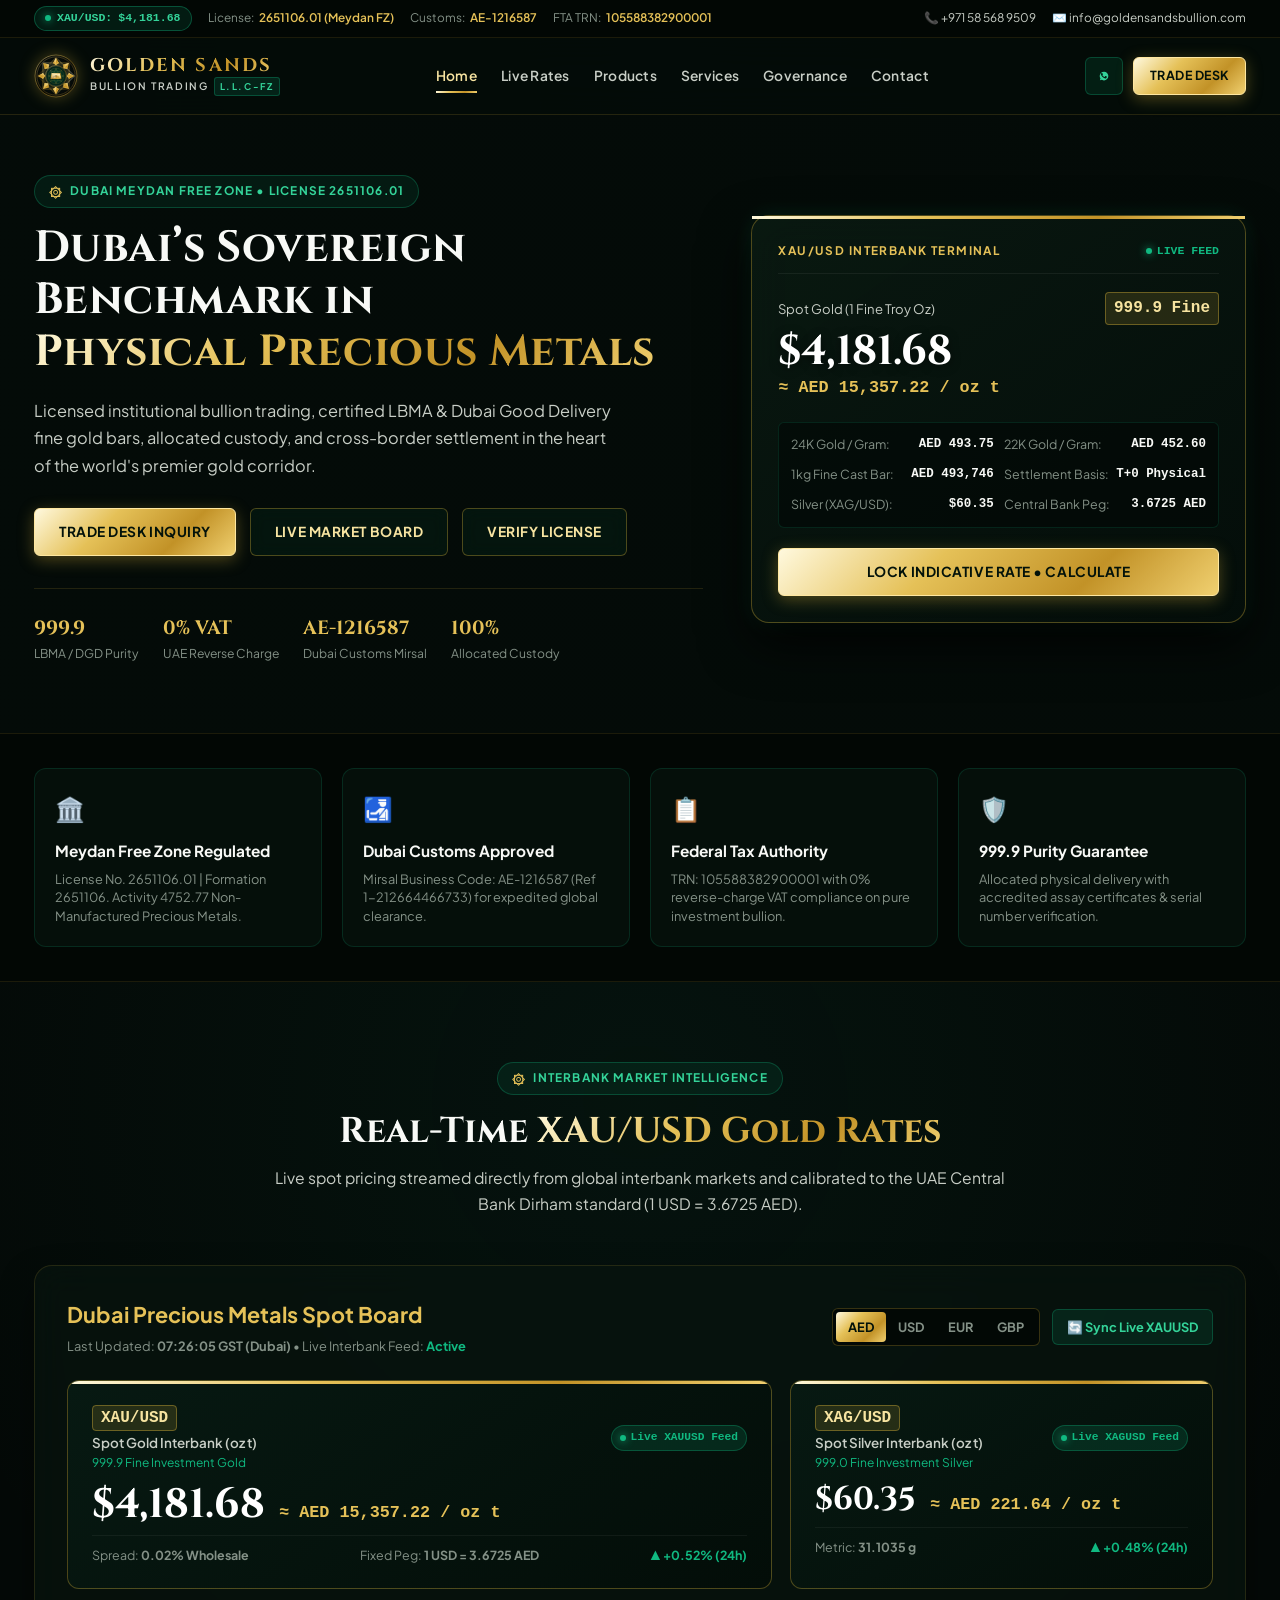
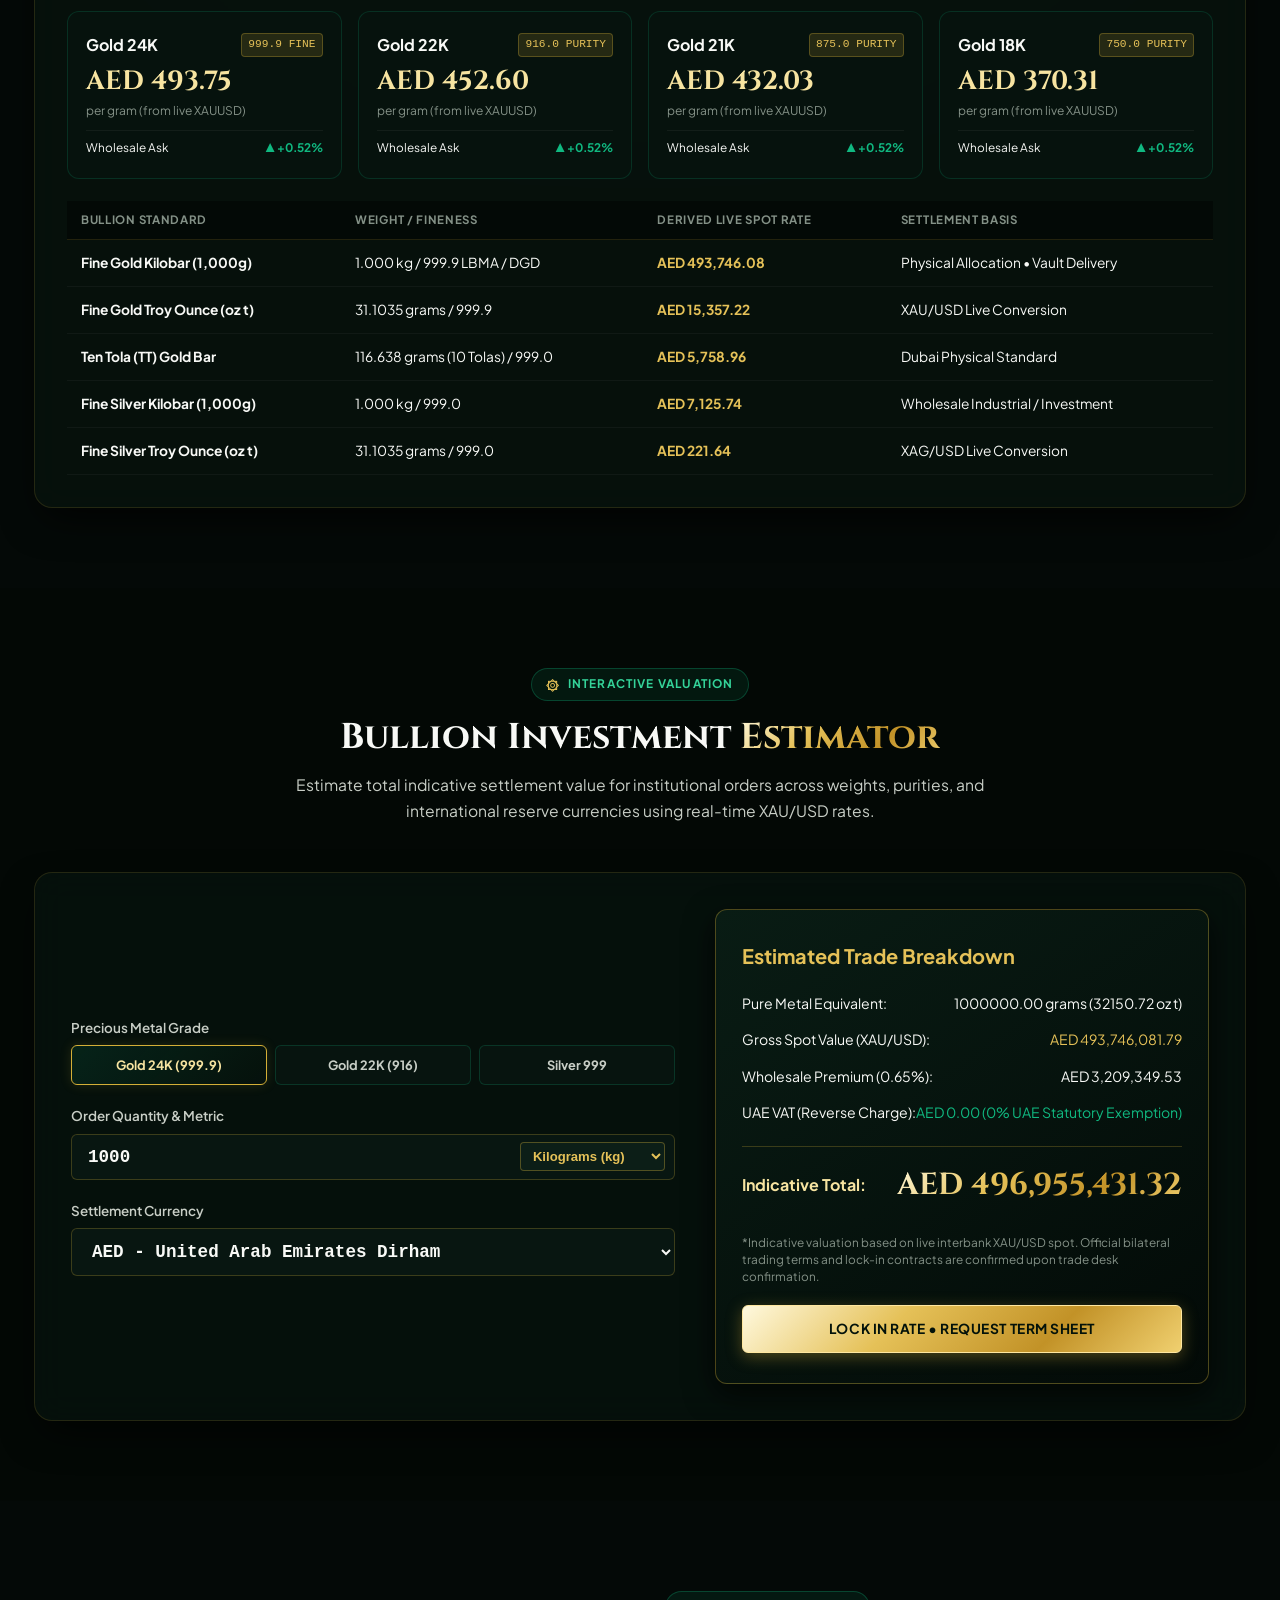
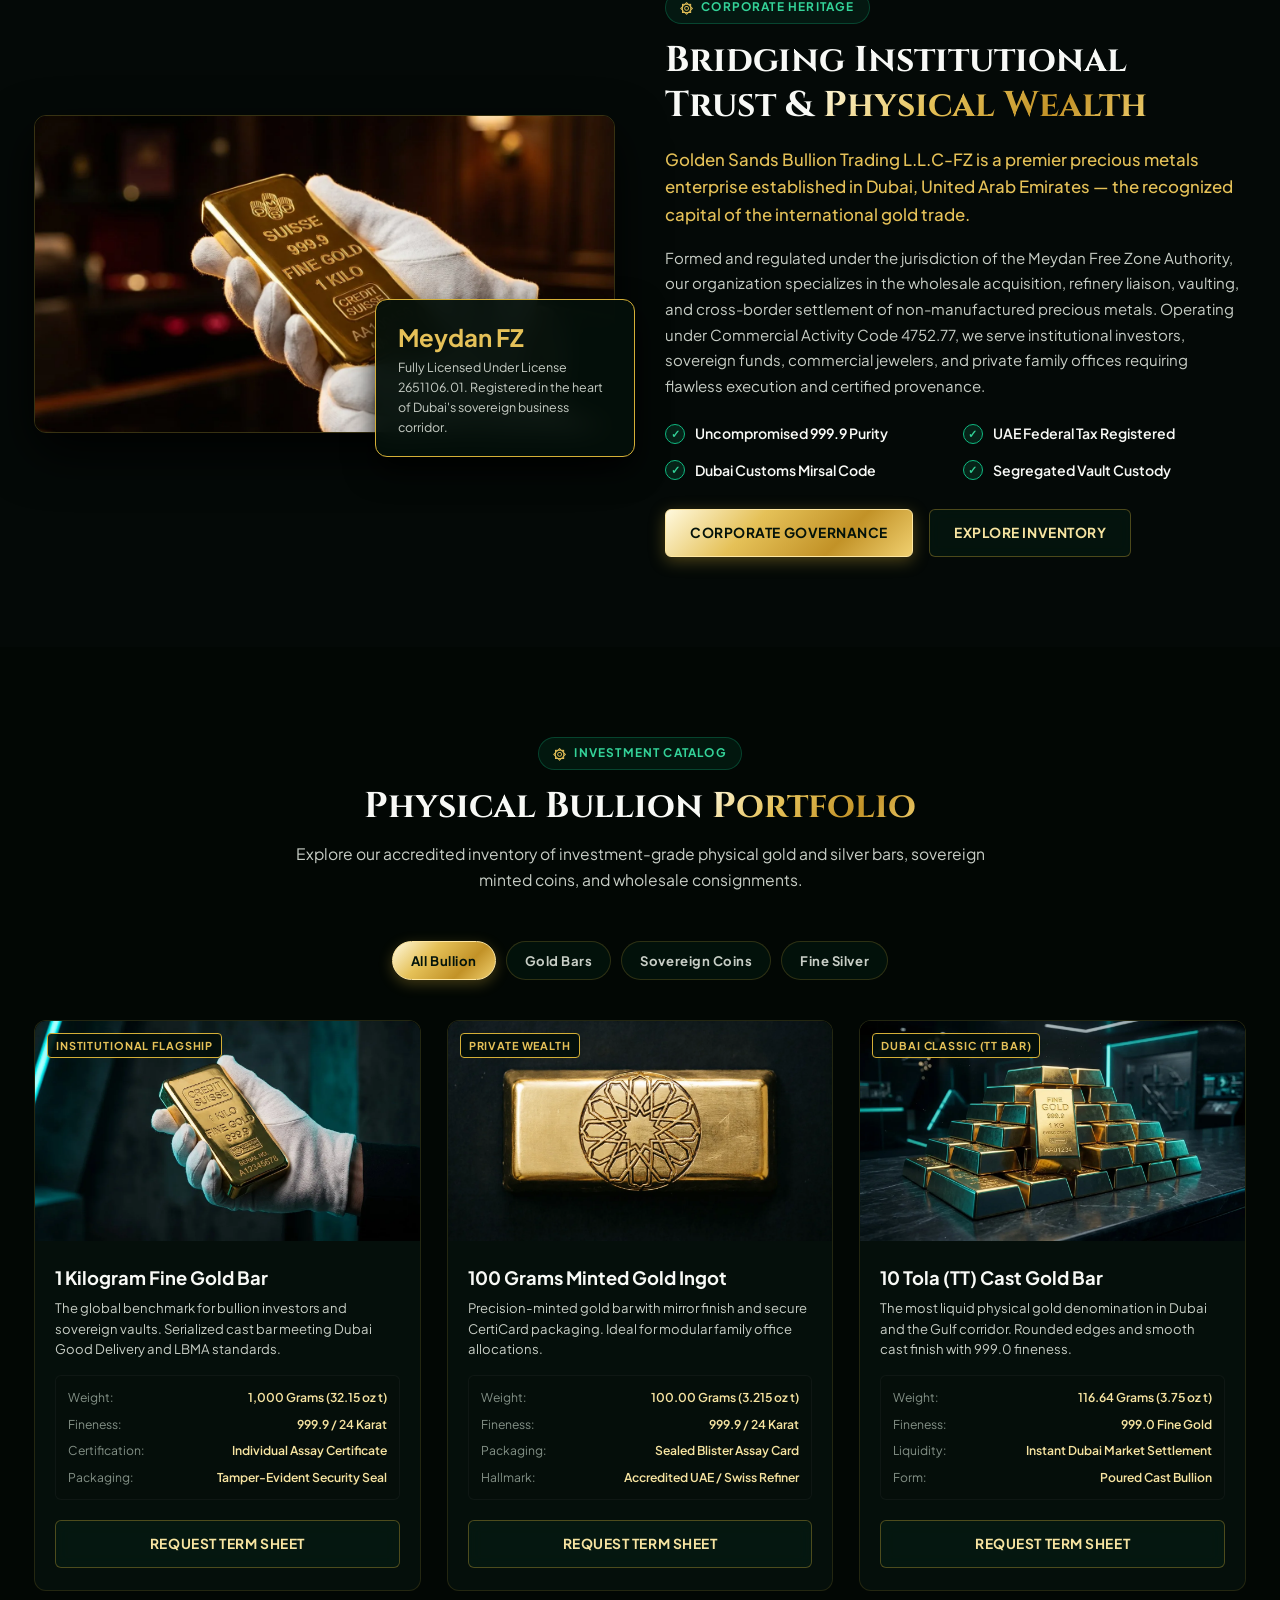
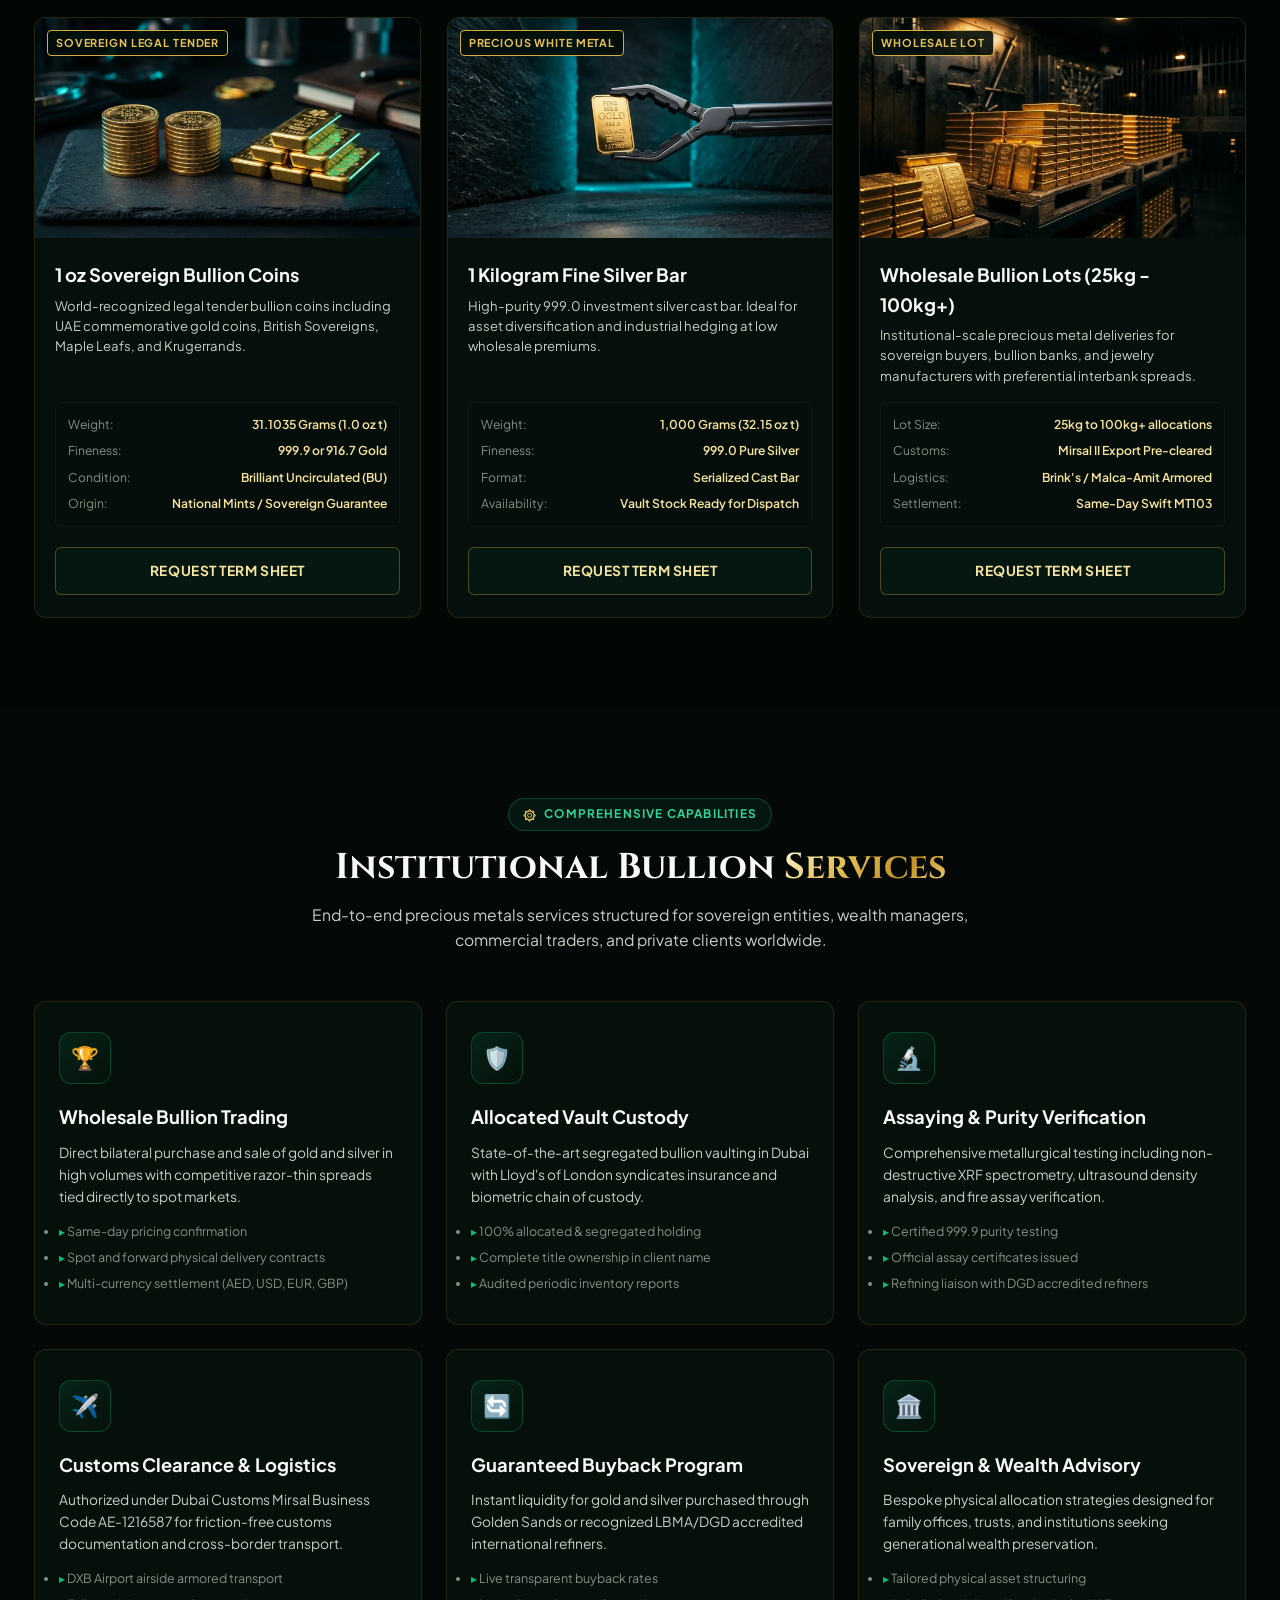
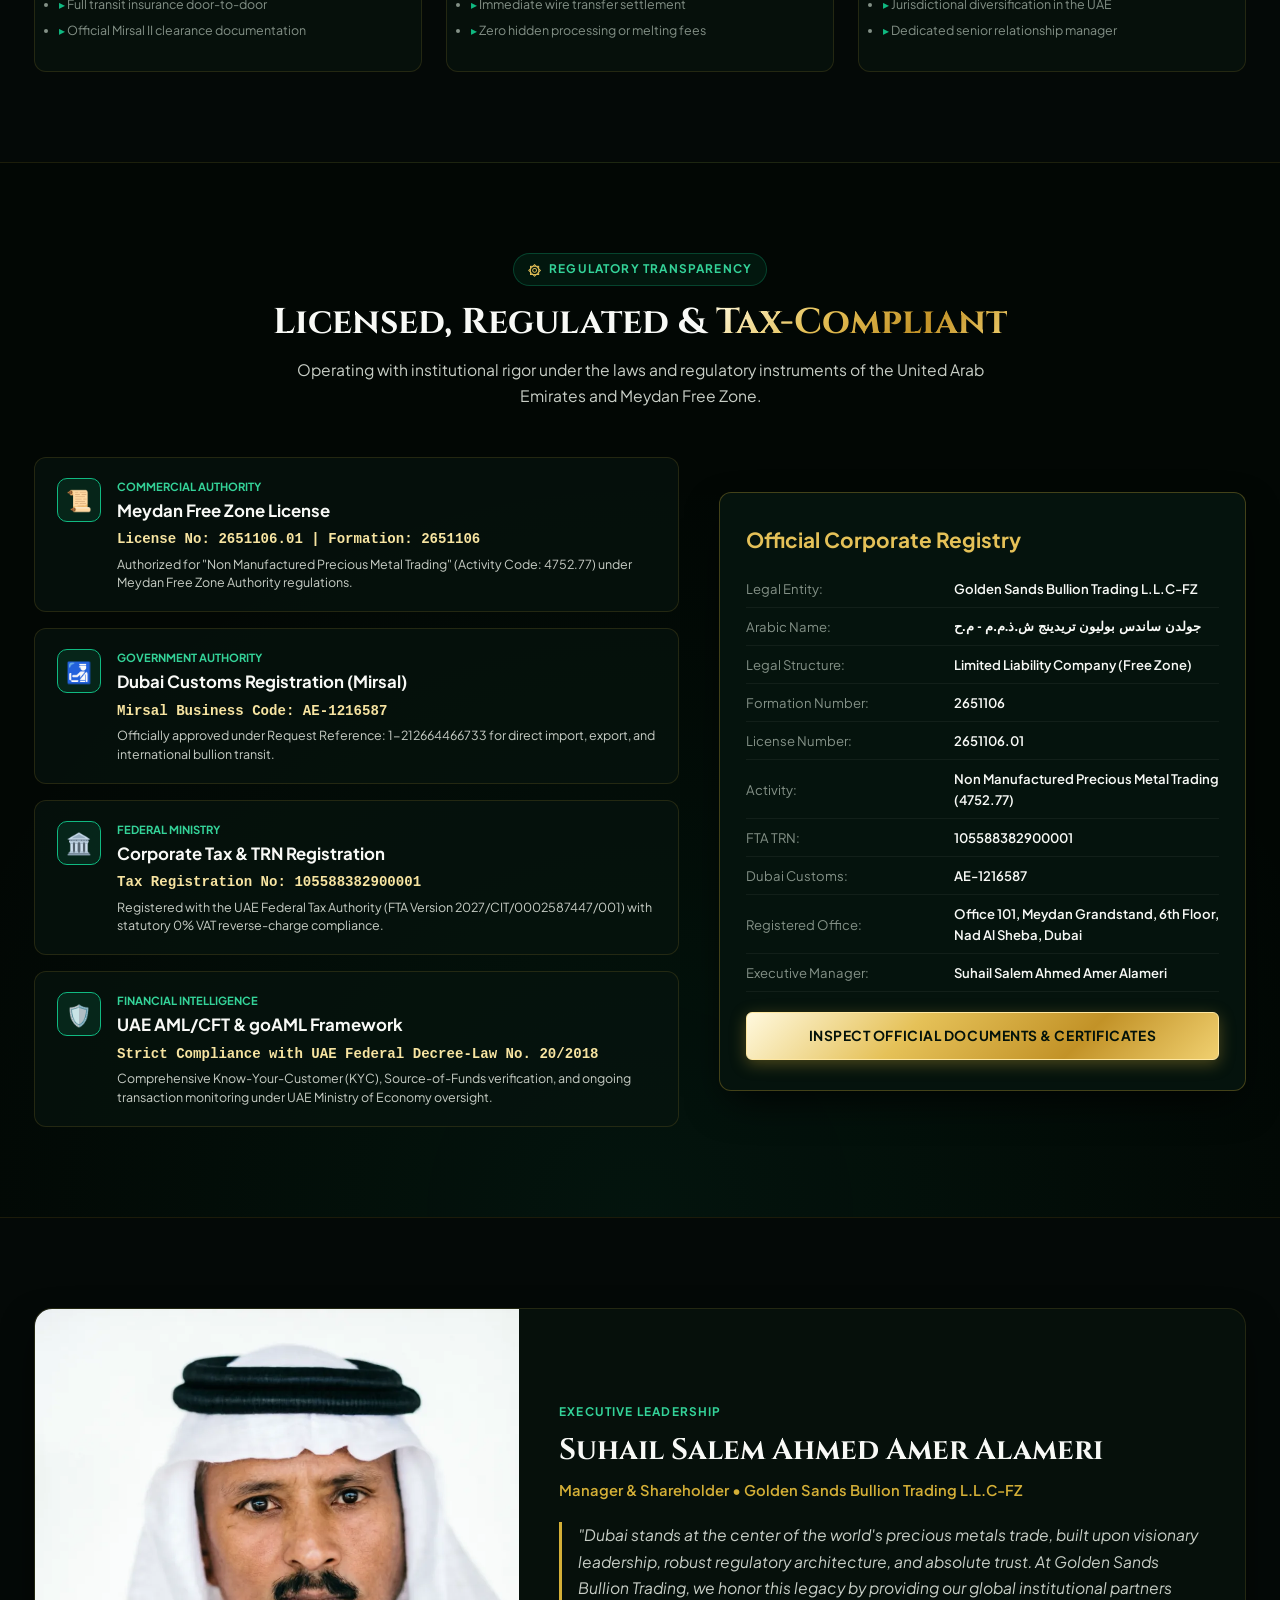
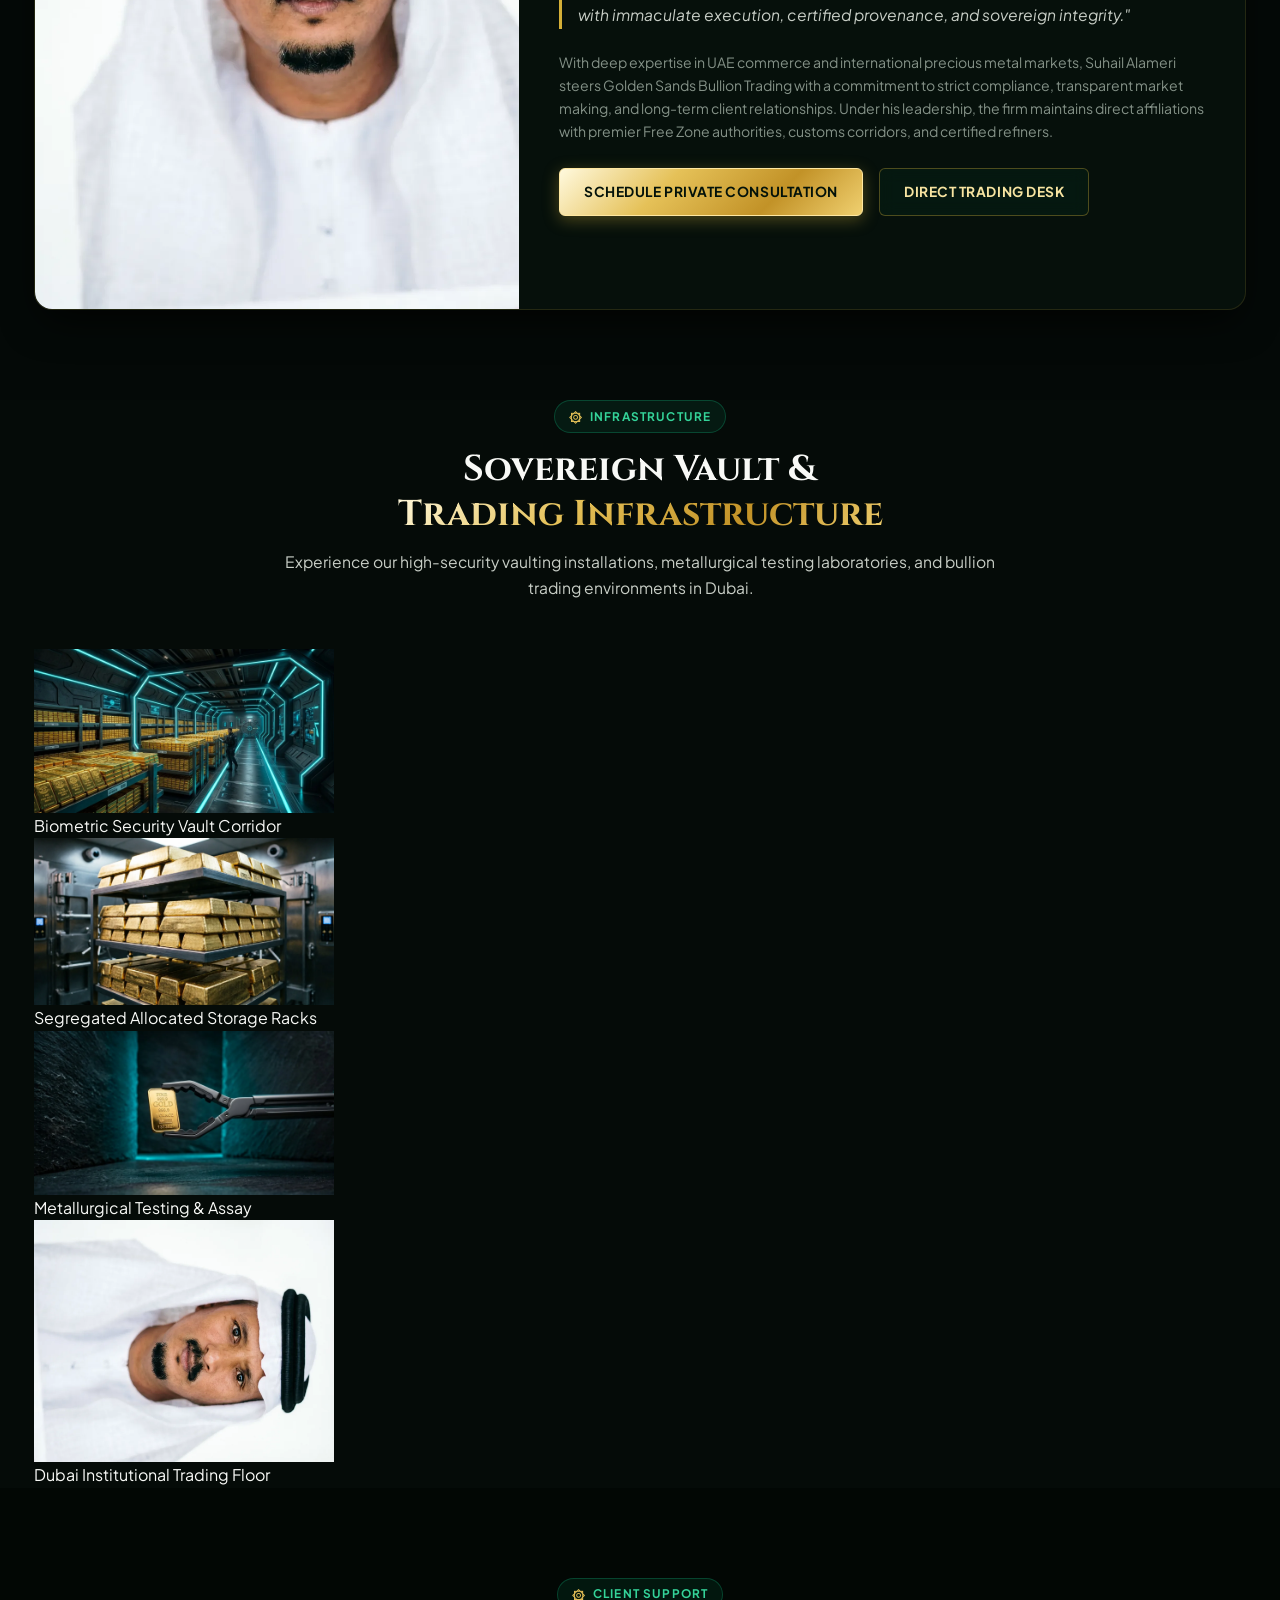
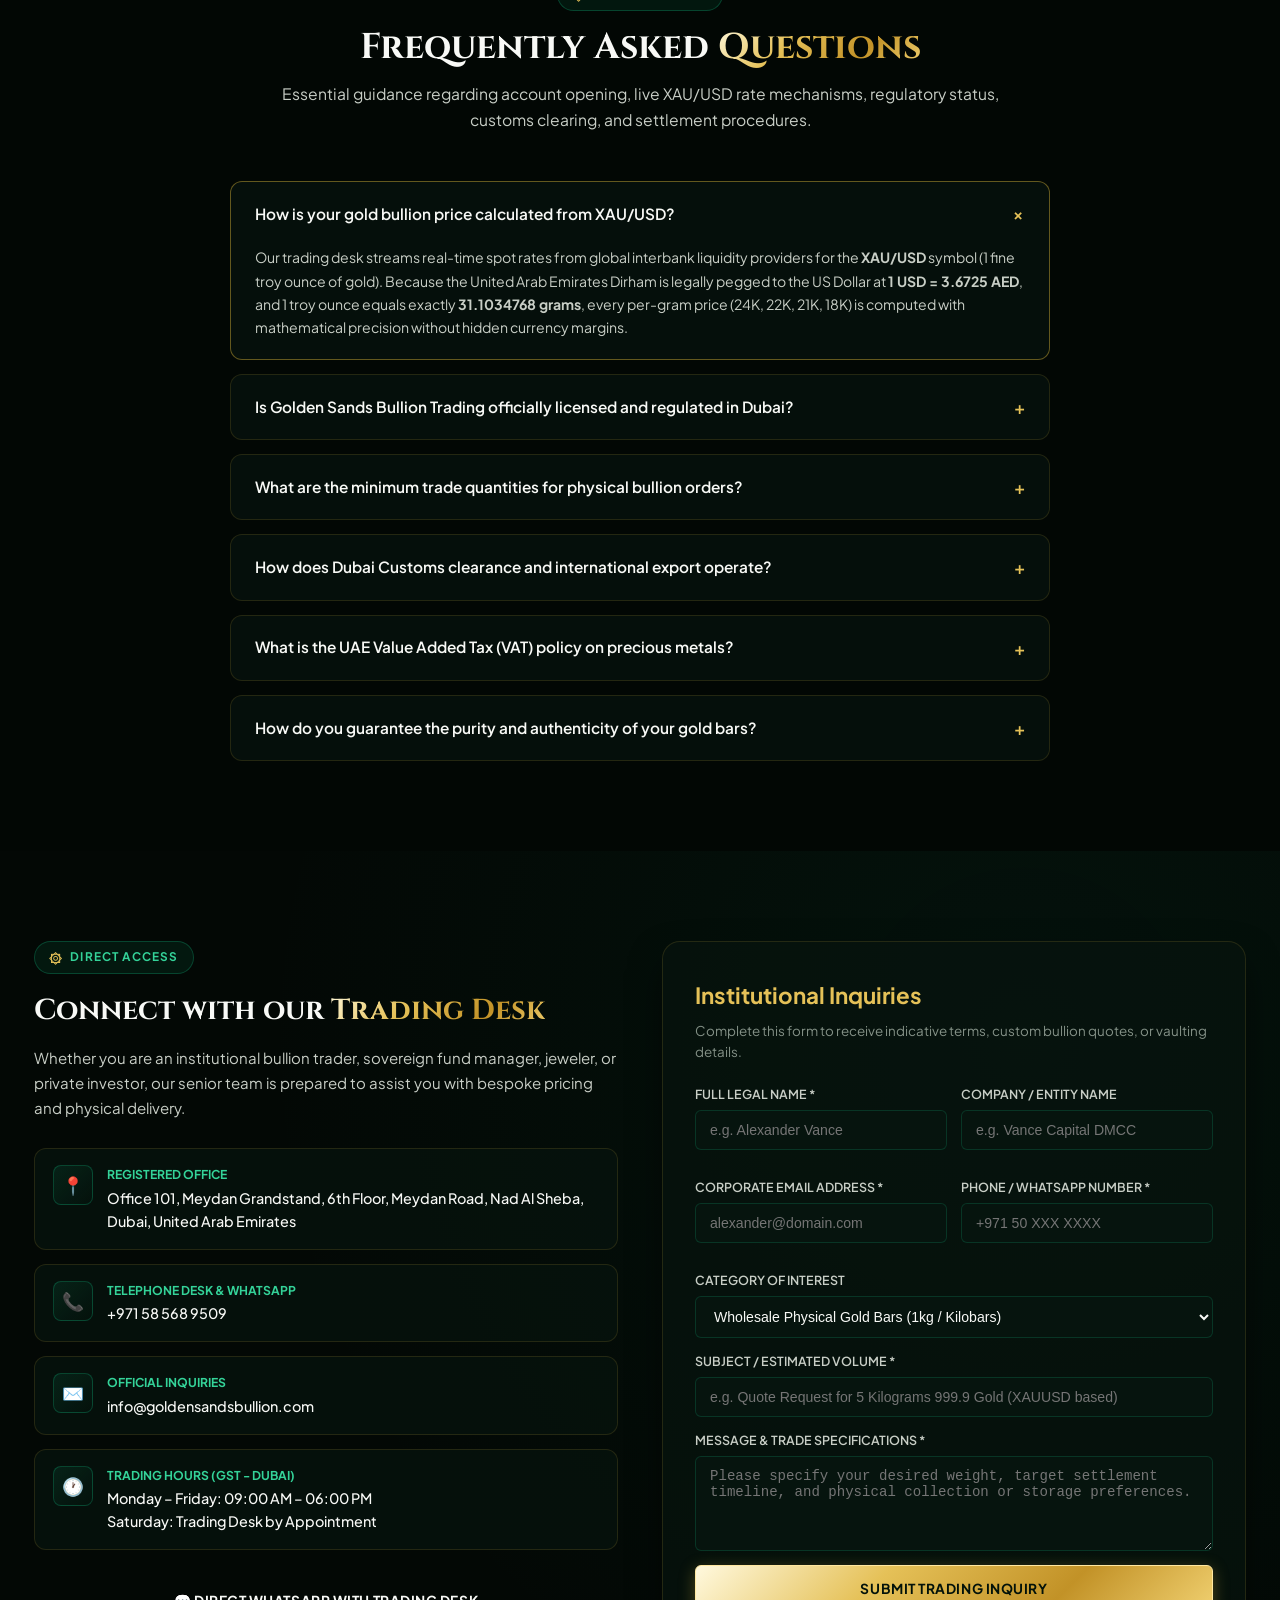
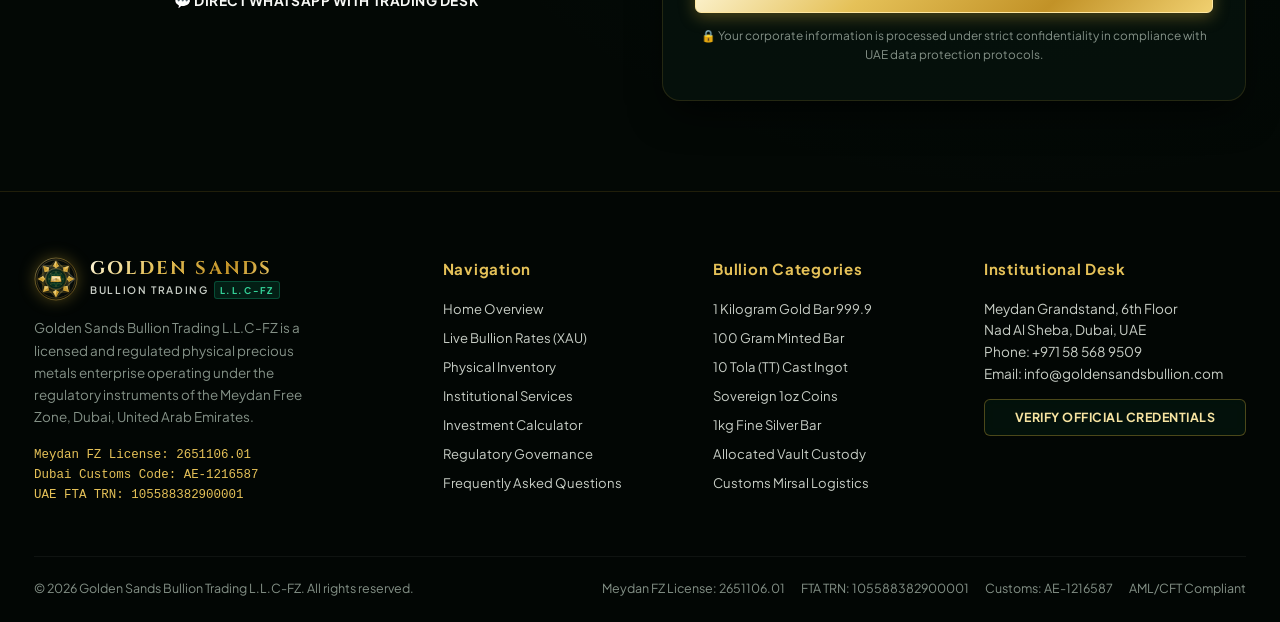
==== commit 39b6c180: "feat: complete website rebuild with performance optimizations and PWA v2.0.0 Performance Improvement" ====
--- a/index.html
+++ b/index.html
@@ -58,10 +58,17 @@
   <!-- Google Fonts Preconnect -->
   <link rel="preconnect" href="https://fonts.googleapis.com">
   <link rel="preconnect" href="https://fonts.gstatic.com" crossorigin>
-  <link href="https://fonts.googleapis.com/css2?family=Cinzel:wght@500;600;700;800&family=Plus+Jakarta+Sans:wght@300;400;500;600;700&display=swap" rel="stylesheet">
+  <link rel="preload" as="style" href="https://fonts.googleapis.com/css2?family=Cinzel:wght@500;600;700;800&family=Plus+Jakarta+Sans:wght@300;400;500;600;700&display=swap">
+  <link href="https://fonts.googleapis.com/css2?family=Cinzel:wght@500;600;700;800&family=Plus+Jakarta+Sans:wght@300;400;500;600;700&display=swap" rel="stylesheet" media="print" onload="this.media='all'">
+
+  <!-- Critical Resource Preloads -->
+  <link rel="preload" as="image" href="./assets/images/hero-gold-bar-velvet.webp" type="image/webp">
+  <link rel="preload" as="image" href="./assets/icons/logo.svg" type="image/svg+xml">
+  <link rel="preload" as="script" href="./assets/js/main.js">
 
   <!-- Main Stylesheet -->
-  <link rel="stylesheet" href="./assets/css/style.css">
+  <link rel="stylesheet" href="./assets/css/style.css" media="print" onload="this.media='all'">
+  <noscript><link rel="stylesheet" href="./assets/css/style.css"></noscript>
 
   <!-- JSON-LD Structured Data: Organization & FinancialService -->
   <script type="application/ld+json">
@@ -228,36 +235,33 @@
     <div class="container nav-container">
       <!-- Clean, Elegant Standalone Islamic Gold Emblem + Brand Typography -->
       <a href="#home" class="brand-logo" aria-label="Golden Sands Bullion Trading - Home">
-        <img src="./assets/icons/logo.svg" alt="Golden Sands Bullion Emblem" class="brand-emblem" width="52" height="52">
+        <img src="./assets/icons/logo.svg" alt="Golden Sands Bullion Emblem" class="brand-emblem" width="44" height="44">
         <div class="brand-text">
           <span class="brand-title">GOLDEN SANDS</span>
           <span class="brand-subtitle">BULLION TRADING <span class="fz-pill">L.L.C-FZ</span></span>
         </div>
       </a>
 
-      <!-- Desktop Navigation Menu -->
+      <!-- Desktop Navigation Menu (Streamlined, Uncrowded) -->
       <nav class="nav-menu" role="navigation" aria-label="Main Navigation">
-        <a href="#home" class="nav-link active">Overview</a>
-        <a href="#live-rates" class="nav-link">Live Rates (XAU)</a>
+        <a href="#home" class="nav-link active">Home</a>
+        <a href="#live-rates" class="nav-link">Live Rates</a>
         <a href="#products" class="nav-link">Products</a>
         <a href="#services" class="nav-link">Services</a>
-        <a href="#compliance" class="nav-link">Regulatory</a>
-        <a href="#leadership" class="nav-link">Leadership</a>
-        <a href="#calculator" class="nav-link">Calculator</a>
-        <a href="#faq" class="nav-link">FAQ</a>
+        <a href="#compliance" class="nav-link">Governance</a>
         <a href="#contact" class="nav-link">Contact</a>
       </nav>
 
-      <!-- Header Action CTAs -->
+      <!-- Header Action CTAs (Balanced, Compact, Zero Overflow) -->
       <div class="nav-actions">
         <button type="button" class="install-pwa-btn" aria-label="Install App on Device">
-          <span>📲 Install App</span>
+          <span>📲 Install</span>
         </button>
-        <a href="https://wa.me/971585689509?text=Hello%20Golden%20Sands%20Bullion,%20I%20would%20like%20to%20inquire%20about%20physical%20precious%20metals%20trading." class="btn btn-whatsapp btn-sm" target="_blank" rel="noopener noreferrer" aria-label="Chat on WhatsApp">
-          <span>WhatsApp Desk</span>
+        <a href="https://wa.me/971585689509?text=Hello%20Golden%20Sands%20Bullion,%20I%20would%20like%20to%20inquire%20about%20physical%20precious%20metals%20trading." class="nav-icon-btn" target="_blank" rel="noopener noreferrer" aria-label="WhatsApp Trading Desk" title="WhatsApp Trading Desk">
+          <svg width="18" height="18" viewBox="0 0 24 24" fill="currentColor"><path d="M12.031 6.172c-3.181 0-5.767 2.586-5.768 5.766-.001 1.298.38 2.27 1.019 3.287l-.711 2.598 2.664-.699c.97.544 1.777.785 2.796.785 3.183 0 5.767-2.586 5.767-5.766 0-3.18-2.584-5.771-5.767-5.771zm3.392 8.234c-.143.402-.83.743-1.144.787-.312.045-.715.064-2.316-.599-1.928-.797-3.17-2.766-3.266-2.894-.096-.128-.778-1.034-.778-1.972 0-.938.491-1.399.666-1.591.176-.192.383-.24.512-.24.128 0 .256.002.368.008.117.006.275-.045.431.33.16.384.544 1.327.592 1.423.048.096.08.208.016.336-.064.128-.096.208-.192.32-.096.112-.202.25-.288.336-.096.096-.196.2-.084.392.112.192.497.82 1.066 1.327.734.654 1.353.856 1.545.952.192.096.304.08.416-.048.112-.128.48-1.121.608-1.281.128-.16.256-.134.432-.069.176.065 1.12.528 1.312.624.192.096.32.144.368.224.048.08.048.464-.096.866z"/></svg>
         </a>
         <a href="#contact" class="btn btn-primary btn-sm">
-          <span>Request Quote</span>
+          <span>Trade Desk</span>
         </a>
         <!-- Mobile Toggle Hamburger -->
         <button type="button" class="mobile-toggle" aria-label="Toggle navigation menu" aria-expanded="false">
@@ -270,141 +274,129 @@
   </header>
 
   <!-- ==========================================================================
-       HERO CAROUSEL / SLIDER SECTION
+       HERO SECTION (WebOps Executive 2-Column Standard)
        ========================================================================== -->
   <main id="main-content">
-    <section class="hero-slider-section" id="home" aria-label="Featured Bullion Showcase">
-      <div class="slider-container">
-
-        <!-- Slide 1: Dubai Gateway -->
-        <article class="slide active" data-slide="0">
-          <div class="slide-backdrop" style="background-image: url('./assets/images/hero-dubai-skyline.jpg');"></div>
-          <div class="slide-overlay"></div>
-          <div class="container">
-            <div class="slide-content-wrap">
-              <span class="slide-tag">Dubai Meydan Free Zone • Regulated Entity</span>
-              <h1 class="slide-title">Dubai’s Sovereign Benchmark in <span class="text-gradient-gold">Physical Precious Metals</span></h1>
-              <p class="slide-description">
-                Licensed under Meydan Free Zone (License No. 2651106.01), Golden Sands Bullion Trading L.L.C-FZ delivers institutional-grade trading, global liquidity, and sovereign security in the heart of the world's premier gold corridor.
-              </p>
-              <div class="slide-actions">
-                <a href="#live-rates" class="btn btn-primary">View Live XAU/USD Rates</a>
-                <a href="#compliance" class="btn btn-secondary open-verify-modal">Verify Credentials</a>
-              </div>
-            </div>
-          </div>
-        </article>
-
-        <!-- Slide 2: Vault Custody -->
-        <article class="slide" data-slide="1">
-          <div class="slide-backdrop" style="background-image: url('./assets/images/hero-vault-racks.png');"></div>
-          <div class="slide-overlay"></div>
-          <div class="container">
-            <div class="slide-content-wrap">
-              <span class="slide-tag">Bank-Grade Allocated Custody</span>
-              <h2 class="slide-title">Ultra-Secure Vaulting &amp; <span class="text-gradient-gold">Segregated Physical Storage</span></h2>
-              <p class="slide-description">
-                Store fine gold and silver within Dubai's state-of-the-art insured bullion vaults. Guaranteed 100% physical backing, segregated allocations, 24/7 armed surveillance, and uncompromised discretion.
-              </p>
-              <div class="slide-actions">
-                <a href="#services" class="btn btn-primary">Custody Solutions</a>
-                <a href="#calculator" class="btn btn-secondary">Bullion Calculator</a>
-              </div>
-            </div>
-          </div>
-        </article>
-
-        <!-- Slide 3: 999.9 Fine Gold Assaying -->
-        <article class="slide" data-slide="2">
-          <div class="slide-backdrop" style="background-image: url('./assets/images/hero-gold-inspection.png');"></div>
-          <div class="slide-overlay"></div>
-          <div class="container">
-            <div class="slide-content-wrap">
-              <span class="slide-tag">Dubai Good Delivery &amp; LBMA Quality</span>
-              <h2 class="slide-title">Certified 999.9 Purity &amp; <span class="text-gradient-gold">International Assay Standards</span></h2>
-              <p class="slide-description">
-                Every bar is verified with precision XRF spectrometry and fire assay protocols. Sourced exclusively from internationally accredited LBMA and Dubai Good Delivery refiners with serialized certificates of authenticity.
-              </p>
-              <div class="slide-actions">
-                <a href="#products" class="btn btn-primary">Browse Bullion Bars</a>
-                <a href="#contact" class="btn btn-secondary">Trading Desk</a>
-              </div>
-            </div>
-          </div>
-        </article>
-
-        <!-- Slide 4: Bespoke Liquidity & Settlement -->
-        <article class="slide" data-slide="3">
-          <div class="slide-backdrop" style="background-image: url('./assets/images/hero-gold-bar-velvet.png');"></div>
-          <div class="slide-overlay"></div>
-          <div class="container">
-            <div class="slide-content-wrap">
-              <span class="slide-tag">Dubai Customs Code: AE-1216587</span>
-              <h2 class="slide-title">Bespoke Wholesale Liquidity &amp; <span class="text-gradient-gold">Global Cross-Border Settlement</span></h2>
-              <p class="slide-description">
-                Direct Mirsal II customs clearance for international import and export. Competitive spreads, immediate wire settlement, and dedicated account executive coverage for institutions and family offices.
-              </p>
-              <div class="slide-actions">
-                <a href="#contact" class="btn btn-primary">Open Institutional Account</a>
-                <a href="#live-rates" class="btn btn-secondary">Check Live Pricing</a>
-              </div>
-            </div>
-          </div>
-        </article>
-
-      </div>
-
-      <!-- Slider Controls & Indicator Dots -->
-      <div class="slider-controls">
-        <div class="container slider-controls-inner">
-          <div class="slider-dots">
-            <button type="button" class="dot-btn active" data-index="0" aria-label="Go to Slide 1"></button>
-            <button type="button" class="dot-btn" data-index="1" aria-label="Go to Slide 2"></button>
-            <button type="button" class="dot-btn" data-index="2" aria-label="Go to Slide 3"></button>
-            <button type="button" class="dot-btn" data-index="3" aria-label="Go to Slide 4"></button>
-          </div>
-          <div class="slider-arrows">
-            <span id="slideCounter" class="slider-counter">01 / 04</span>
-            <button type="button" class="arrow-btn" id="slidePrev" aria-label="Previous Slide">‹</button>
-            <button type="button" class="arrow-btn" id="slideNext" aria-label="Next Slide">›</button>
-          </div>
+    <section class="hero-executive-section" id="home" aria-label="Executive Bullion Trading Showcase">
+      <div class="hero-bg-layer"></div>
+      <div class="hero-bg-overlay"></div>
+      <div class="container hero-grid">
+        <!-- Left Column: Value Proposition & Institutional Trust -->
+        <div class="hero-content">
+          <span class="section-tag">Dubai Meydan Free Zone &bull; License 2651106.01</span>
+          <h1>Dubai’s Sovereign Benchmark in <span class="text-gradient-gold">Physical Precious Metals</span></h1>
+          <p class="hero-lead">
+            Licensed institutional bullion trading, certified LBMA &amp; Dubai Good Delivery fine gold bars, allocated custody, and cross-border settlement in the heart of the world's premier gold corridor.
+          </p>
+          <div class="hero-actions">
+            <a href="#contact" class="btn btn-primary">
+              <span>Trade Desk Inquiry</span>
+            </a>
+            <a href="#live-rates" class="btn btn-secondary">
+              <span>Live Market Board</span>
+            </a>
+            <button type="button" class="btn btn-secondary open-verify-modal">
+              <span>Verify License</span>
+            </button>
+          </div>
+          <div class="hero-trust-metrics">
+            <div class="trust-metric-item">
+              <strong>999.9</strong>
+              <span>LBMA / DGD Purity</span>
+            </div>
+            <div class="trust-metric-item">
+              <strong>0% VAT</strong>
+              <span>UAE Reverse Charge</span>
+            </div>
+            <div class="trust-metric-item">
+              <strong>AE-1216587</strong>
+              <span>Dubai Customs Mirsal</span>
+            </div>
+            <div class="trust-metric-item">
+              <strong>100%</strong>
+              <span>Allocated Custody</span>
+            </div>
+          </div>
+        </div>
+
+        <!-- Right Column: Interactive Live Bullion Terminal Widget -->
+        <div class="hero-terminal-card" aria-label="Live Bullion Spot Terminal">
+          <div class="terminal-header">
+            <div class="terminal-title">XAU/USD Interbank Terminal</div>
+            <div class="terminal-feed-status">
+              <span class="status-dot"></span>
+              <span>LIVE FEED</span>
+            </div>
+          </div>
+
+          <div class="terminal-main-metric">
+            <div class="terminal-symbol-label">
+              <span>Spot Gold (1 Fine Troy Oz)</span>
+              <span class="symbol-badge">999.9 Fine</span>
+            </div>
+            <div class="terminal-price-big" id="heroTerminalXauUsd">$4,182.00</div>
+            <div class="terminal-price-aed" id="heroTerminalXauAed">≈ AED 15,358.39 / oz t</div>
+          </div>
+
+          <div class="terminal-stats-grid">
+            <div class="stat-row">
+              <span>24K Gold / Gram:</span>
+              <span id="heroTerminal24k" class="text-gold">AED 493.78</span>
+            </div>
+            <div class="stat-row">
+              <span>22K Gold / Gram:</span>
+              <span id="heroTerminal22k">AED 452.63</span>
+            </div>
+            <div class="stat-row">
+              <span>1kg Fine Cast Bar:</span>
+              <span id="heroTerminal1kg" class="text-gold">AED 493,780</span>
+            </div>
+            <div class="stat-row">
+              <span>Settlement Basis:</span>
+              <span class="text-emerald">T+0 Physical</span>
+            </div>
+            <div class="stat-row">
+              <span>Silver (XAG/USD):</span>
+              <span id="heroTerminalXagUsd">$60.35</span>
+            </div>
+            <div class="stat-row">
+              <span>Central Bank Peg:</span>
+              <span>3.6725 AED</span>
+            </div>
+          </div>
+
+          <a href="#calculator" class="btn btn-primary" style="width: 100%; justify-content: center;">
+            <span>Lock Indicative Rate &bull; Calculate</span>
+          </a>
         </div>
       </div>
     </section>
 
     <!-- ==========================================================================
-         TRUST & ACCREDITATION PILLARS STRIP
+         TRUST & ACCREDITATION PILLARS STRIP (Luxury Glass Cards)
          ========================================================================== -->
     <section class="trust-strip" aria-label="Regulatory Accreditations">
       <div class="container">
         <div class="trust-grid">
-          <div class="trust-item">
-            <div class="trust-icon">🏛️</div>
-            <div class="trust-text">
-              <h3>Meydan Free Zone Regulated</h3>
-              <p>License No. 2651106.01 | Formation No. 2651106. Activity 4752.77 Non-Manufactured Precious Metals.</p>
-            </div>
-          </div>
-          <div class="trust-item">
-            <div class="trust-icon">🛃</div>
-            <div class="trust-text">
-              <h3>Dubai Customs Approved</h3>
-              <p>Mirsal Business Code: AE-1216587 (Reference 1-212664466733) for expedited global clearance.</p>
-            </div>
-          </div>
-          <div class="trust-item">
-            <div class="trust-icon">📋</div>
-            <div class="trust-text">
-              <h3>Federal Tax Authority</h3>
-              <p>TRN: 105588382900001 with 0% reverse-charge VAT compliance on pure investment bullion.</p>
-            </div>
-          </div>
-          <div class="trust-item">
-            <div class="trust-icon">🛡️</div>
-            <div class="trust-text">
-              <h3>999.9 Purity Guarantee</h3>
-              <p>Allocated physical delivery with accredited assay certificates &amp; serial number verification.</p>
-            </div>
+          <div class="trust-card-item">
+            <div class="trust-card-icon">🏛️</div>
+            <div class="trust-card-title">Meydan Free Zone Regulated</div>
+            <div class="trust-card-desc">License No. 2651106.01 | Formation 2651106. Activity 4752.77 Non-Manufactured Precious Metals.</div>
+          </div>
+          <div class="trust-card-item">
+            <div class="trust-card-icon">🛃</div>
+            <div class="trust-card-title">Dubai Customs Approved</div>
+            <div class="trust-card-desc">Mirsal Business Code: AE-1216587 (Ref 1-212664466733) for expedited global clearance.</div>
+          </div>
+          <div class="trust-card-item">
+            <div class="trust-card-icon">📋</div>
+            <div class="trust-card-title">Federal Tax Authority</div>
+            <div class="trust-card-desc">TRN: 105588382900001 with 0% reverse-charge VAT compliance on pure investment bullion.</div>
+          </div>
+          <div class="trust-card-item">
+            <div class="trust-card-icon">🛡️</div>
+            <div class="trust-card-title">999.9 Purity Guarantee</div>
+            <div class="trust-card-desc">Allocated physical delivery with accredited assay certificates &amp; serial number verification.</div>
           </div>
         </div>
       </div>
@@ -719,7 +711,10 @@
         <div class="about-grid">
           <!-- Left Visual Column -->
           <div class="about-visuals">
-            <img src="./assets/images/credit-suisse-boardroom.jpg" alt="Golden Sands Bullion Executive Boardroom Dubai" class="about-img-main" width="600" height="420" loading="lazy">
+            <picture>
+              <source srcset="./assets/images/credit-suisse-boardroom.webp" type="image/webp">
+              <img src="./assets/images/credit-suisse-boardroom.jpg" alt="Golden Sands Bullion Executive Boardroom Dubai" class="about-img-main" width="600" height="420" loading="lazy">
+            </picture>
             <div class="about-floating-card">
               <h4>Meydan FZ</h4>
               <p>Fully Licensed Under License 2651106.01. Registered in the heart of Dubai's sovereign business corridor.</p>
@@ -792,7 +787,10 @@
           <!-- Product 1: 1kg Gold Bar -->
           <article class="product-card" data-category="gold-bars">
             <div class="product-img-wrap">
-              <img src="./assets/images/credit-suisse-1kg.jpg" alt="1 Kilogram Pure Gold Bar 999.9" width="400" height="240" loading="lazy">
+              <picture>
+                <source srcset="./assets/images/credit-suisse-1kg.webp" type="image/webp">
+                <img src="./assets/images/credit-suisse-1kg.jpg" alt="1 Kilogram Pure Gold Bar 999.9" width="400" height="240" loading="lazy">
+              </picture>
               <span class="product-badge">Institutional Flagship</span>
             </div>
             <div class="product-body">
@@ -815,7 +813,10 @@
           <!-- Product 2: 100g Minted Gold Bar -->
           <article class="product-card" data-category="gold-bars">
             <div class="product-img-wrap">
-              <img src="./assets/images/gold-medallion-bar.png" alt="100 Grams Minted Gold Bar" width="400" height="240" loading="lazy">
+              <picture>
+                <source srcset="./assets/images/gold-medallion-bar.webp" type="image/webp">
+                <img src="./assets/images/gold-medallion-bar.png" alt="100 Grams Minted Gold Bar" width="400" height="240" loading="lazy">
+              </picture>
               <span class="product-badge">Private Wealth</span>
             </div>
             <div class="product-body">
@@ -838,7 +839,10 @@
           <!-- Product 3: 10 Tola Bar -->
           <article class="product-card" data-category="gold-bars">
             <div class="product-img-wrap">
-              <img src="./assets/images/hero-gold-pyramid.jpg" alt="Ten Tola Gold Bar 999.0 Dubai Standard" width="400" height="240" loading="lazy">
+              <picture>
+                <source srcset="./assets/images/hero-gold-pyramid.webp" type="image/webp">
+                <img src="./assets/images/hero-gold-pyramid.jpg" alt="Ten Tola Gold Bar 999.0 Dubai Standard" width="400" height="240" loading="lazy">
+              </picture>
               <span class="product-badge">Dubai Classic (TT Bar)</span>
             </div>
             <div class="product-body">
@@ -861,7 +865,10 @@
           <!-- Product 4: Sovereign Minted Coins -->
           <article class="product-card" data-category="coins">
             <div class="product-img-wrap">
-              <img src="./assets/images/gold-coins-bars.jpg" alt="1 Ounce Sovereign Gold Bullion Coins" width="400" height="240" loading="lazy">
+              <picture>
+                <source srcset="./assets/images/gold-coins-bars.webp" type="image/webp">
+                <img src="./assets/images/gold-coins-bars.jpg" alt="1 Ounce Sovereign Gold Bullion Coins" width="400" height="240" loading="lazy">
+              </picture>
               <span class="product-badge">Sovereign Legal Tender</span>
             </div>
             <div class="product-body">
@@ -884,7 +891,10 @@
           <!-- Product 5: 1kg Silver Bar -->
           <article class="product-card" data-category="silver">
             <div class="product-img-wrap">
-              <img src="./assets/images/gold-assay-tongs.jpg" alt="1 Kilogram Fine Silver Bullion Bar" width="400" height="240" loading="lazy">
+              <picture>
+                <source srcset="./assets/images/gold-assay-tongs.webp" type="image/webp">
+                <img src="./assets/images/gold-assay-tongs.jpg" alt="1 Kilogram Fine Silver Bullion Bar" width="400" height="240" loading="lazy">
+              </picture>
               <span class="product-badge">Precious White Metal</span>
             </div>
             <div class="product-body">
@@ -907,7 +917,10 @@
           <!-- Product 6: Wholesale Palletized Consignments -->
           <article class="product-card" data-category="gold-bars">
             <div class="product-img-wrap">
-              <img src="./assets/images/gold-bars-pallet.jpg" alt="Institutional Wholesale Gold Bullion Consignment" width="400" height="240" loading="lazy">
+              <picture>
+                <source srcset="./assets/images/gold-bars-pallet.webp" type="image/webp">
+                <img src="./assets/images/gold-bars-pallet.jpg" alt="Institutional Wholesale Gold Bullion Consignment" width="400" height="240" loading="lazy">
+              </picture>
               <span class="product-badge">Wholesale Lot</span>
             </div>
             <div class="product-body">
@@ -1165,7 +1178,10 @@
         <div class="leader-card">
           <!-- Portrait Wrap -->
           <div class="leader-portrait-wrap">
-            <img src="./assets/images/suhail-alameri-portrait.png" alt="Suhail Salem Ahmed Amer Alameri - Manager & Shareholder" width="460" height="580" loading="lazy">
+            <picture>
+              <source srcset="./assets/images/suhail-alameri-portrait.webp" type="image/webp">
+              <img src="./assets/images/suhail-alameri-portrait.png" alt="Suhail Salem Ahmed Amer Alameri - Manager &amp; Shareholder" width="460" height="580" loading="lazy">
+            </picture>
             <div class="leader-portrait-overlay"></div>
           </div>
 
@@ -1207,25 +1223,37 @@
 
         <div class="gallery-grid">
           <div class="gallery-item">
-            <img src="./assets/images/vault-security-corridor.jpg" alt="Bank Grade High-Security Bullion Corridor" width="300" height="240" loading="lazy">
+            <picture>
+              <source srcset="./assets/images/vault-security-corridor.webp" type="image/webp">
+              <img src="./assets/images/vault-security-corridor.jpg" alt="Bank Grade High-Security Bullion Corridor" width="300" height="240" loading="lazy">
+            </picture>
             <div class="gallery-overlay">
               <span class="gallery-caption">Biometric Security Vault Corridor</span>
             </div>
           </div>
           <div class="gallery-item">
-            <img src="./assets/images/hero-vault-racks.png" alt="Automated Bullion Vault Racks Dubai" width="300" height="240" loading="lazy">
+            <picture>
+              <source srcset="./assets/images/hero-vault-racks.webp" type="image/webp">
+              <img src="./assets/images/hero-vault-racks.png" alt="Automated Bullion Vault Racks Dubai" width="300" height="240" loading="lazy">
+            </picture>
             <div class="gallery-overlay">
               <span class="gallery-caption">Segregated Allocated Storage Racks</span>
             </div>
           </div>
           <div class="gallery-item">
-            <img src="./assets/images/gold-assay-tongs.jpg" alt="Metallurgical Gold Assay Lab" width="300" height="240" loading="lazy">
+            <picture>
+              <source srcset="./assets/images/gold-assay-tongs.webp" type="image/webp">
+              <img src="./assets/images/gold-assay-tongs.jpg" alt="Metallurgical Gold Assay Lab" width="300" height="240" loading="lazy">
+            </picture>
             <div class="gallery-overlay">
               <span class="gallery-caption">Metallurgical Testing &amp; Assay</span>
             </div>
           </div>
           <div class="gallery-item">
-            <img src="./assets/images/bullion-trading-floor.png" alt="Golden Sands Institutional Trading Floor" width="300" height="240" loading="lazy">
+            <picture>
+              <source srcset="./assets/images/bullion-trading-floor.webp" type="image/webp">
+              <img src="./assets/images/bullion-trading-floor.png" alt="Golden Sands Institutional Trading Floor" width="300" height="240" loading="lazy">
+            </picture>
             <div class="gallery-overlay">
               <span class="gallery-caption">Dubai Institutional Trading Floor</span>
             </div>
@@ -1460,7 +1488,7 @@
         <!-- Col 1: Brand & Regulatory Summary -->
         <div class="footer-brand">
           <div class="brand-logo" style="margin-bottom: 16px;">
-            <img src="./assets/icons/logo.svg" alt="Golden Sands Bullion Emblem" class="brand-emblem" width="52" height="52">
+            <img src="./assets/icons/logo.svg" alt="Golden Sands Bullion Emblem" class="brand-emblem" width="44" height="44">
             <div class="brand-text">
               <span class="brand-title">GOLDEN SANDS</span>
               <span class="brand-subtitle">BULLION TRADING <span class="fz-pill">L.L.C-FZ</span></span>
@@ -1619,6 +1647,6 @@
   <button type="button" id="backToTop" class="back-to-top" aria-label="Back to top of page">↑</button>
 
   <!-- Core Application Script -->
-  <script src="./assets/js/main.js"></script>
+  <script src="./assets/js/main.js" defer></script>
 </body>
 </html>
--- a/assets/css/style.css
+++ b/assets/css/style.css
@@ -1,76 +1,72 @@
 /* ==========================================================================
    Golden Sands Bullion Trading L.L.C-FZ
-   Luxury Physical Precious Metals Website Stylesheet
-   Islamic Royal Emerald & Dubai 24K Gold Heritage Theme
+   WebOps Institutional Bullion Platform Stylesheet
+   Theme: Royal Islamic Emerald & Dubai 24K Gold Heritage
    Dubai • Meydan Free Zone
    ========================================================================== */
 
-/* --- CSS Reset & Custom Properties --- */
+/* --- Custom Properties & Typography System --- */
 :root {
-  /* Islamic Royal Obsidian & Deep Jade Backgrounds */
-  --bg-primary: #040907;
-  --bg-secondary: #07130E;
-  --bg-tertiary: #0C1D16;
-  --bg-card: rgba(8, 20, 15, 0.76);
-  --bg-card-hover: rgba(12, 28, 21, 0.88);
-  --bg-glass: rgba(6, 16, 12, 0.85);
-  --bg-input: #081510;
-
-  /* Royal Dubai 24K Gold Palette */
-  --gold-200: #FFFDF0;
-  --gold-300: #FFF2BD;
-  --gold-400: #F4E8C1;
+  /* Royal Islamic Obsidian & Jade Canvas */
+  --bg-primary: #050B08;
+  --bg-secondary: #08140F;
+  --bg-tertiary: #0D1C15;
+  --bg-card: rgba(8, 20, 15, 0.72);
+  --bg-card-hover: rgba(12, 30, 22, 0.88);
+  --bg-glass: rgba(6, 16, 12, 0.84);
+  --bg-input: #081611;
+
+  /* Royal Dubai 24K Gold Accents */
+  --gold-100: #FFFDF5;
+  --gold-200: #FFF8D6;
+  --gold-300: #F7E4A1;
+  --gold-400: #E5C158;
   --gold-500: #D4AF37;
-  --gold-600: #C59632;
-  --gold-700: #9E741B;
-  --gold-800: #6B4C0A;
-  --gold-gradient: linear-gradient(135deg, #FFF6D1 0%, #D4AF37 38%, #B88B22 72%, #EAC66D 100%);
-  --gold-gradient-subtle: linear-gradient(135deg, rgba(212, 175, 55, 0.16) 0%, rgba(197, 150, 50, 0.04) 100%);
-  --gold-gradient-border: linear-gradient(135deg, rgba(255, 246, 209, 0.6) 0%, rgba(212, 175, 55, 0.25) 50%, rgba(184, 139, 34, 0.5) 100%);
-
-  /* Islamic Royal Emerald & Arabian Jade Palette */
-  --emerald-900: #011C12;
-  --emerald-800: #032A1C;
-  --emerald-700: #054830;
-  --emerald-600: #086946;
-  --emerald-500: #0D8C5E;
+  --gold-600: #BA8E26;
+  --gold-700: #946B15;
+  --gold-gradient: linear-gradient(135deg, #FFF9DE 0%, #E5C158 35%, #C29227 70%, #F0D070 100%);
+  --gold-gradient-subtle: linear-gradient(135deg, rgba(229, 193, 88, 0.14) 0%, rgba(194, 146, 39, 0.03) 100%);
+  --gold-border: rgba(212, 175, 55, 0.24);
+  --gold-border-glow: rgba(212, 175, 55, 0.5);
+
+  /* Islamic Royal Emerald & Arabian Jade */
+  --emerald-900: #021B12;
+  --emerald-800: #042B1D;
+  --emerald-700: #064730;
+  --emerald-600: #096846;
+  --emerald-500: #0D8A5D;
   --emerald-400: #10B981;
   --emerald-300: #34D399;
-  --emerald-gradient: linear-gradient(135deg, #0A734D 0%, #032A1C 100%);
-  --emerald-gradient-subtle: linear-gradient(135deg, rgba(13, 140, 94, 0.18) 0%, rgba(3, 42, 28, 0.05) 100%);
-  --emerald-border: rgba(16, 185, 129, 0.32);
-
-  /* Neutrals & Text */
+  --emerald-gradient: linear-gradient(135deg, #0A6B48 0%, #032A1C 100%);
+  --emerald-gradient-subtle: linear-gradient(135deg, rgba(13, 138, 93, 0.16) 0%, rgba(3, 42, 28, 0.04) 100%);
+  --emerald-border: rgba(16, 185, 129, 0.28);
+
+  /* Neutrals & Text Hierarchy */
   --text-primary: #F8F9F6;
-  --text-secondary: #C8CCC5;
-  --text-muted: #88928A;
-  --border-subtle: rgba(212, 175, 55, 0.18);
-  --border-emerald: rgba(16, 185, 129, 0.25);
-  --border-focus: rgba(212, 175, 55, 0.6);
-
-  /* Status Colors */
+  --text-secondary: #C8CEC6;
+  --text-muted: #849187;
+  --border-subtle: rgba(212, 175, 55, 0.15);
+
+  /* Status */
   --color-success: #10B981;
   --color-danger: #EF4444;
-  --color-warning: #F59E0B;
-
-  /* Fonts */
+
+  /* Typography */
   --font-serif: 'Cinzel', 'Playfair Display', Georgia, serif;
   --font-sans: 'Plus Jakarta Sans', 'Inter', -apple-system, BlinkMacSystemFont, sans-serif;
-  --font-mono: 'JetBrains Mono', 'Fira Code', 'Courier New', monospace;
-
-  /* Dimensions & Spacing */
-  --container-max: 1280px;
-  --nav-height: 84px;
-  --topbar-height: 42px;
+  --font-mono: 'JetBrains Mono', 'Fira Code', monospace;
+
+  /* Dimensions */
+  --container-max: 1260px;
+  --nav-height: 76px;
+  --topbar-height: 38px;
   --border-radius-sm: 6px;
   --border-radius: 12px;
-  --border-radius-lg: 20px;
-  --transition-fast: 0.2s ease;
-  --transition-normal: 0.35s cubic-bezier(0.16, 1, 0.3, 1);
-  --transition-slow: 0.6s cubic-bezier(0.16, 1, 0.3, 1);
-  --shadow-gold: 0 10px 30px -10px rgba(212, 175, 55, 0.35);
-  --shadow-emerald: 0 10px 30px -10px rgba(16, 185, 129, 0.35);
-  --shadow-card: 0 20px 45px -15px rgba(0, 0, 0, 0.85);
+  --border-radius-lg: 18px;
+  --transition-fast: 0.18s ease;
+  --transition-normal: 0.3s cubic-bezier(0.16, 1, 0.3, 1);
+  --shadow-card: 0 16px 40px -10px rgba(0, 0, 0, 0.85);
+  --shadow-gold: 0 8px 24px -6px rgba(212, 175, 55, 0.35);
 }
 
 *, *::before, *::after {
@@ -82,10 +78,9 @@
 html {
   font-size: 16px;
   scroll-behavior: smooth;
-  scroll-padding-top: calc(var(--nav-height) + var(--topbar-height) + 16px);
+  scroll-padding-top: calc(var(--nav-height) + var(--topbar-height) + 12px);
   background-color: var(--bg-primary);
   color: var(--text-primary);
-  text-rendering: optimizeLegibility;
   -webkit-font-smoothing: antialiased;
   -moz-osx-font-smoothing: grayscale;
 }
@@ -94,12 +89,12 @@
   font-family: var(--font-sans);
   background-color: var(--bg-primary);
   color: var(--text-primary);
-  line-height: 1.65;
+  line-height: 1.6;
   overflow-x: hidden;
   position: relative;
 }
 
-/* Islamic Geometric Watermark Subtle Backdrop */
+/* Subtle Islamic Star Lattice Watermark */
 body::before {
   content: '';
   position: fixed;
@@ -109,12 +104,11 @@
   height: 100vh;
   pointer-events: none;
   background-image: 
-    radial-gradient(circle at 50% 0%, rgba(13, 140, 94, 0.08) 0%, transparent 60%),
-    radial-gradient(circle at 85% 35%, rgba(212, 175, 55, 0.06) 0%, transparent 50%),
-    radial-gradient(circle at 15% 75%, rgba(13, 140, 94, 0.05) 0%, transparent 50%),
-    linear-gradient(rgba(212, 175, 55, 0.02) 1px, transparent 1px),
-    linear-gradient(90deg, rgba(16, 185, 129, 0.02) 1px, transparent 1px);
-  background-size: 100% 100%, 100% 100%, 100% 100%, 64px 64px, 64px 64px;
+    radial-gradient(circle at 50% 0%, rgba(13, 138, 93, 0.07) 0%, transparent 60%),
+    radial-gradient(circle at 85% 30%, rgba(212, 175, 55, 0.05) 0%, transparent 50%),
+    linear-gradient(rgba(212, 175, 55, 0.015) 1px, transparent 1px),
+    linear-gradient(90deg, rgba(16, 185, 129, 0.015) 1px, transparent 1px);
+  background-size: 100% 100%, 100% 100%, 60px 60px, 60px 60px;
   z-index: 0;
 }
 
@@ -127,39 +121,29 @@
 a {
   color: inherit;
   text-decoration: none;
-  transition: color var(--transition-fast);
-}
-
-ul, ol {
-  list-style: none;
-}
-
-button, input, select, textarea {
+  transition: all var(--transition-fast);
+}
+
+button {
+  cursor: pointer;
+  border: none;
+  background: none;
   font: inherit;
   color: inherit;
-  background: none;
-  border: none;
-  outline: none;
-}
-
-button {
-  cursor: pointer;
-}
-
-/* --- Container & Grid Utilities --- */
+}
+
+/* --- Container & Utilities --- */
 .container {
   width: 100%;
   max-width: var(--container-max);
-  margin-left: auto;
-  margin-right: auto;
-  padding-left: 24px;
-  padding-right: 24px;
+  margin: 0 auto;
+  padding: 0 24px;
   position: relative;
   z-index: 1;
 }
 
 .text-gold {
-  color: var(--gold-500);
+  color: var(--gold-400);
 }
 
 .text-emerald {
@@ -173,135 +157,111 @@
   display: inline-block;
 }
 
-.text-muted {
-  color: var(--text-muted);
-}
-
 .text-center {
   text-align: center;
 }
 
-/* --- Typography --- */
-h1, h2, h3, h4, h5, h6 {
+/* --- Section Typography --- */
+.section-tag {
+  display: inline-flex;
+  align-items: center;
+  gap: 7px;
+  padding: 5px 14px;
+  border-radius: 999px;
+  background: rgba(13, 138, 93, 0.12);
+  border: 1px solid var(--emerald-border);
+  color: var(--emerald-300);
+  font-size: 0.74rem;
+  font-weight: 700;
+  letter-spacing: 0.1em;
+  text-transform: uppercase;
+  margin-bottom: 14px;
+}
+
+.section-tag::before {
+  content: '۞';
+  color: var(--gold-400);
+  font-size: 0.82rem;
+}
+
+.section-header {
+  text-align: center;
+  max-width: 740px;
+  margin: 0 auto 48px;
+}
+
+.section-header h2 {
   font-family: var(--font-serif);
-  font-weight: 700;
-  letter-spacing: 0.03em;
+  font-size: clamp(1.8rem, 2.8vw, 2.35rem);
+  font-weight: 700;
   line-height: 1.25;
   color: var(--text-primary);
-}
-
-.section-tag {
-  display: inline-flex;
-  align-items: center;
-  gap: 8px;
-  padding: 6px 18px;
-  border-radius: 999px;
-  background: rgba(13, 140, 94, 0.14);
-  border: 1px solid var(--emerald-border);
-  color: var(--emerald-300);
-  font-size: 0.78rem;
-  font-weight: 600;
-  letter-spacing: 0.12em;
-  text-transform: uppercase;
-  margin-bottom: 16px;
-}
-
-.section-tag::before {
-  content: '۞';
-  color: var(--gold-500);
-  font-size: 0.85rem;
-}
-
-.section-header {
-  text-align: center;
-  max-width: 780px;
-  margin: 0 auto 56px;
-}
-
-.section-header h2 {
-  font-size: clamp(2rem, 3.5vw, 2.75rem);
-  margin-bottom: 18px;
+  margin-bottom: 12px;
 }
 
 .section-header p {
-  font-size: 1.05rem;
+  font-size: 0.98rem;
   color: var(--text-secondary);
-  line-height: 1.7;
-}
-
-/* --- Buttons & CTAs --- */
+  line-height: 1.65;
+}
+
+/* --- Buttons --- */
 .btn {
   display: inline-flex;
   align-items: center;
   justify-content: center;
-  gap: 10px;
-  padding: 14px 28px;
+  gap: 9px;
+  padding: 12px 24px;
   border-radius: var(--border-radius-sm);
-  font-size: 0.92rem;
-  font-weight: 600;
+  font-size: 0.86rem;
+  font-weight: 700;
   letter-spacing: 0.04em;
   text-transform: uppercase;
   transition: all var(--transition-normal);
-  position: relative;
-  overflow: hidden;
   white-space: nowrap;
 }
 
 .btn-primary {
   background: var(--gold-gradient);
-  color: #06150E;
-  border: 1px solid #FFE494;
-  box-shadow: 0 4px 18px rgba(212, 175, 55, 0.35);
+  color: #03120A;
+  border: 1px solid #FFE7A0;
+  box-shadow: 0 4px 16px rgba(212, 175, 55, 0.35);
 }
 
 .btn-primary:hover {
   transform: translateY(-2px);
-  box-shadow: 0 8px 26px rgba(212, 175, 55, 0.5), 0 0 12px rgba(16, 185, 129, 0.3);
-  filter: brightness(1.08);
+  box-shadow: 0 8px 24px rgba(212, 175, 55, 0.5);
+  filter: brightness(1.06);
 }
 
 .btn-secondary {
-  background: rgba(6, 72, 48, 0.25);
-  color: var(--gold-400);
-  border: 1px solid rgba(212, 175, 55, 0.4);
+  background: rgba(6, 40, 28, 0.35);
+  color: var(--gold-300);
+  border: 1px solid rgba(212, 175, 55, 0.35);
   backdrop-filter: blur(8px);
 }
 
 .btn-secondary:hover {
-  background: rgba(13, 140, 94, 0.3);
-  border-color: var(--gold-500);
-  color: var(--gold-300);
-  transform: translateY(-2px);
-}
-
-.btn-whatsapp {
-  background: #0A734D;
+  background: rgba(13, 138, 93, 0.25);
+  border-color: var(--gold-400);
   color: #FFFFFF;
-  border: 1px solid #10B981;
-  font-weight: 600;
-}
-
-.btn-whatsapp:hover {
-  background: #10B981;
-  color: #041710;
-  box-shadow: 0 6px 20px rgba(16, 185, 129, 0.4);
   transform: translateY(-2px);
 }
 
 .btn-sm {
   padding: 8px 16px;
-  font-size: 0.8rem;
+  font-size: 0.78rem;
 }
 
 /* ==========================================================================
-   TOP BAR (Ticker & Credentials)
+   TOP BAR (Slim, Balanced, No Overflow)
    ========================================================================== */
 .top-bar {
-  background: #020705;
-  border-bottom: 1px solid rgba(212, 175, 55, 0.14);
-  font-size: 0.78rem;
+  background: #020704;
+  border-bottom: 1px solid rgba(212, 175, 55, 0.12);
+  height: var(--topbar-height);
+  font-size: 0.74rem;
   color: var(--text-muted);
-  height: var(--topbar-height);
   display: flex;
   align-items: center;
   position: relative;
@@ -318,38 +278,21 @@
 .top-bar-left, .top-bar-right {
   display: flex;
   align-items: center;
-  gap: 20px;
-}
-
-.top-credential {
-  display: flex;
-  align-items: center;
-  gap: 6px;
-}
-
-.top-credential strong {
-  color: var(--gold-400);
-  font-weight: 600;
-}
-
-/* Live XAU/USD Quick Pill */
+  gap: 16px;
+}
+
 .top-xau-ticker {
   display: inline-flex;
   align-items: center;
-  gap: 7px;
-  padding: 3px 12px;
+  gap: 6px;
+  padding: 2px 10px;
   border-radius: 999px;
-  background: rgba(13, 140, 94, 0.18);
-  border: 1px solid rgba(16, 185, 129, 0.4);
+  background: rgba(13, 138, 93, 0.16);
+  border: 1px solid rgba(16, 185, 129, 0.35);
   color: var(--emerald-300);
   font-weight: 700;
   font-family: var(--font-mono);
-  font-size: 0.75rem;
-}
-
-.top-xau-ticker .xau-label {
-  color: var(--gold-400);
-  font-family: var(--font-sans);
+  font-size: 0.72rem;
 }
 
 .status-dot {
@@ -358,19 +301,27 @@
   border-radius: 50%;
   background: var(--color-success);
   box-shadow: 0 0 8px var(--color-success);
-  animation: pulseDot 1.8s infinite ease-in-out;
-}
-
-@keyframes pulseDot {
+  animation: pulseBeacon 1.8s infinite ease-in-out;
+}
+
+@keyframes pulseBeacon {
   0%, 100% { opacity: 1; transform: scale(1); }
   50% { opacity: 0.35; transform: scale(0.8); }
 }
 
+.top-credential {
+  display: flex;
+  align-items: center;
+  gap: 5px;
+}
+
+.top-credential strong {
+  color: var(--gold-400);
+  font-weight: 600;
+}
+
 .top-bar-link {
   color: var(--text-secondary);
-  display: flex;
-  align-items: center;
-  gap: 5px;
 }
 
 .top-bar-link:hover {
@@ -378,14 +329,14 @@
 }
 
 /* ==========================================================================
-   HEADER & NAVIGATION
+   SITE HEADER & NAVIGATION (Uncrowded, Balanced, Zero Overflow)
    ========================================================================== */
 header.site-header {
   position: sticky;
   top: 0;
   width: 100%;
   z-index: 1001;
-  background: rgba(4, 11, 8, 0.90);
+  background: rgba(4, 11, 8, 0.92);
   backdrop-filter: blur(16px);
   -webkit-backdrop-filter: blur(16px);
   border-bottom: 1px solid rgba(212, 175, 55, 0.16);
@@ -395,7 +346,7 @@
 header.site-header.scrolled {
   background: rgba(2, 7, 5, 0.98);
   border-bottom-color: rgba(212, 175, 55, 0.3);
-  box-shadow: 0 10px 30px rgba(0, 0, 0, 0.9);
+  box-shadow: 0 8px 24px rgba(0, 0, 0, 0.85);
 }
 
 .nav-container {
@@ -403,28 +354,27 @@
   align-items: center;
   justify-content: space-between;
   height: var(--nav-height);
-}
-
-/* Brand Logo (Clean, Clear, Elegant Islamic Gold Emblem + Crisp HTML Typography) */
+  gap: 20px;
+}
+
+/* Brand Logo Lockup */
 .brand-logo {
   display: flex;
   align-items: center;
-  gap: 15px;
-  text-decoration: none;
+  gap: 12px;
+  flex-shrink: 0;
 }
 
 .brand-emblem {
-  width: 52px;
-  height: 52px;
+  width: 44px;
+  height: 44px;
   border-radius: 50%;
-  filter: drop-shadow(0 0 12px rgba(212, 175, 55, 0.4));
-  transition: transform var(--transition-normal), filter var(--transition-normal);
-  flex-shrink: 0;
+  filter: drop-shadow(0 0 8px rgba(212, 175, 55, 0.35));
+  transition: transform var(--transition-normal);
 }
 
 .brand-logo:hover .brand-emblem {
-  transform: rotate(22.5deg) scale(1.06);
-  filter: drop-shadow(0 0 18px rgba(212, 175, 55, 0.65)) drop-shadow(0 0 10px rgba(16, 185, 129, 0.4));
+  transform: rotate(22.5deg) scale(1.05);
 }
 
 .brand-text {
@@ -434,53 +384,52 @@
 
 .brand-title {
   font-family: var(--font-serif);
-  font-size: 1.3rem;
+  font-size: 1.15rem;
   font-weight: 700;
   letter-spacing: 0.12em;
   background: var(--gold-gradient);
   -webkit-background-clip: text;
   -webkit-text-fill-color: transparent;
-  line-height: 1.15;
+  line-height: 1.1;
 }
 
 .brand-subtitle {
   font-family: var(--font-sans);
-  font-size: 0.68rem;
+  font-size: 0.64rem;
   font-weight: 600;
-  letter-spacing: 0.18em;
+  letter-spacing: 0.16em;
   color: var(--text-secondary);
   text-transform: uppercase;
   display: flex;
   align-items: center;
-  gap: 6px;
-  margin-top: 2px;
+  gap: 5px;
+  margin-top: 1px;
 }
 
 .fz-pill {
-  padding: 1px 6px;
-  background: rgba(16, 185, 129, 0.16);
-  border: 1px solid rgba(16, 185, 129, 0.35);
+  padding: 1px 5px;
+  background: rgba(16, 185, 129, 0.14);
+  border: 1px solid rgba(16, 185, 129, 0.3);
   color: var(--emerald-300);
   border-radius: 3px;
-  font-size: 0.62rem;
-  font-weight: 700;
-  letter-spacing: 0.05em;
-}
-
-/* Main Navigation Links */
+  font-size: 0.58rem;
+  font-weight: 700;
+}
+
+/* Streamlined Main Navigation (Only 5 clean items) */
 .nav-menu {
   display: flex;
   align-items: center;
-  gap: 26px;
+  gap: 24px;
 }
 
 .nav-link {
-  font-size: 0.88rem;
-  font-weight: 500;
-  letter-spacing: 0.03em;
+  font-size: 0.86rem;
+  font-weight: 600;
+  letter-spacing: 0.02em;
   color: var(--text-secondary);
   position: relative;
-  padding: 8px 0;
+  padding: 6px 0;
   transition: color var(--transition-fast);
 }
 
@@ -503,41 +452,61 @@
   width: 100%;
 }
 
+/* Nav Actions (Compact, Clean, Never Cut Off) */
 .nav-actions {
   display: flex;
   align-items: center;
-  gap: 12px;
+  gap: 10px;
+  flex-shrink: 0;
+}
+
+.nav-icon-btn {
+  width: 38px;
+  height: 38px;
+  border-radius: var(--border-radius-sm);
+  background: rgba(13, 140, 93, 0.15);
+  border: 1px solid var(--emerald-border);
+  display: flex;
+  align-items: center;
+  justify-content: center;
+  font-size: 1.1rem;
+  color: var(--emerald-300);
+  transition: all var(--transition-fast);
+}
+
+.nav-icon-btn:hover {
+  background: var(--emerald-500);
+  color: #03140C;
+  border-color: var(--emerald-400);
+  transform: translateY(-2px);
 }
 
 .install-pwa-btn {
   display: none;
-  background: rgba(13, 140, 94, 0.18);
-  border: 1px solid var(--emerald-400);
+  background: rgba(13, 140, 93, 0.15);
+  border: 1px solid var(--emerald-border);
   color: var(--emerald-300);
-  padding: 8px 14px;
+  padding: 7px 12px;
   border-radius: var(--border-radius-sm);
-  font-size: 0.8rem;
-  font-weight: 600;
-  align-items: center;
-  gap: 6px;
-  transition: all var(--transition-fast);
+  font-size: 0.78rem;
+  font-weight: 700;
+  align-items: center;
+  gap: 5px;
 }
 
 .install-pwa-btn:hover {
   background: var(--emerald-500);
-  color: #03150E;
-}
-
-/* Mobile Hamburger */
+  color: #020F08;
+}
+
+/* Mobile Toggle */
 .mobile-toggle {
   display: none;
   flex-direction: column;
   justify-content: space-between;
-  width: 28px;
-  height: 20px;
-  background: transparent;
+  width: 26px;
+  height: 18px;
   cursor: pointer;
-  z-index: 1005;
 }
 
 .mobile-toggle span {
@@ -549,495 +518,121 @@
   transition: all var(--transition-fast);
 }
 
-.mobile-toggle.active span:nth-child(1) {
-  transform: translateY(9px) rotate(45deg);
-}
-
-.mobile-toggle.active span:nth-child(2) {
-  opacity: 0;
-}
-
-.mobile-toggle.active span:nth-child(3) {
-  transform: translateY(-9px) rotate(-45deg);
-}
+.mobile-toggle.active span:nth-child(1) { transform: translateY(8px) rotate(45deg); }
+.mobile-toggle.active span:nth-child(2) { opacity: 0; }
+.mobile-toggle.active span:nth-child(3) { transform: translateY(-8px) rotate(-45deg); }
 
 /* ==========================================================================
-   HERO CAROUSEL / SLIDER
+   HERO SECTION (WebOps Executive 2-Column Standard)
    ========================================================================== */
-.hero-slider-section {
+.hero-executive-section {
   position: relative;
-  min-height: calc(100vh - var(--nav-height) - var(--topbar-height));
-  min-height: 640px;
-  max-height: 860px;
-  display: flex;
-  align-items: center;
+  min-height: 580px;
+  padding: 60px 0 70px;
+  display: flex;
+  align-items: center;
+  background: #040907;
   overflow: hidden;
-  background: #020604;
-}
-
-.slider-container {
+}
+
+.hero-bg-layer {
   position: absolute;
   top: 0;
   left: 0;
   width: 100%;
   height: 100%;
-}
-
-.slide {
-  position: absolute;
-  top: 0;
-  left: 0;
-  width: 100%;
-  height: 100%;
-  opacity: 0;
-  visibility: hidden;
-  transition: opacity 0.8s ease-in-out, visibility 0.8s ease-in-out;
-  display: flex;
-  align-items: center;
-}
-
-.slide.active {
-  opacity: 1;
-  visibility: visible;
-  z-index: 2;
-}
-
-.slide-backdrop {
-  position: absolute;
-  top: 0;
-  left: 0;
-  width: 100%;
-  height: 100%;
+  background-image: url('./assets/images/hero-dubai-skyline.webp');
   background-size: cover;
   background-position: center;
-  transform: scale(1.05);
-  transition: transform 7s ease-out;
-}
-
-.slide.active .slide-backdrop {
-  transform: scale(1);
-}
-
-.slide-overlay {
+  opacity: 0.22;
+  filter: contrast(1.1) brightness(0.85);
+  z-index: 0;
+}
+
+.hero-bg-overlay {
   position: absolute;
   top: 0;
   left: 0;
   width: 100%;
   height: 100%;
   background: 
-    linear-gradient(90deg, rgba(4, 10, 7, 0.94) 0%, rgba(4, 10, 7, 0.8) 45%, rgba(4, 10, 7, 0.45) 100%),
-    linear-gradient(180deg, rgba(4, 10, 7, 0.3) 0%, rgba(4, 10, 7, 0.9) 100%);
+    linear-gradient(90deg, rgba(4, 11, 8, 0.95) 0%, rgba(4, 11, 8, 0.85) 55%, rgba(4, 11, 8, 0.6) 100%),
+    linear-gradient(180deg, rgba(4, 11, 8, 0.4) 0%, rgba(4, 11, 8, 0.95) 100%);
   z-index: 1;
 }
 
-.slide-content-wrap {
+.hero-grid {
+  display: grid;
+  grid-template-columns: 1.15fr 0.85fr;
+  gap: 48px;
+  align-items: center;
   position: relative;
-  z-index: 3;
-  max-width: 740px;
-  padding: 40px 0;
-}
-
-.slide-tag {
-  display: inline-flex;
-  align-items: center;
-  gap: 8px;
-  padding: 6px 16px;
-  border-radius: 999px;
-  background: rgba(13, 140, 94, 0.2);
-  border: 1px solid var(--emerald-400);
-  color: var(--gold-300);
-  font-size: 0.8rem;
-  font-weight: 600;
-  letter-spacing: 0.1em;
-  text-transform: uppercase;
-  margin-bottom: 22px;
-}
-
-.slide-tag::before {
-  content: '۞';
-  color: var(--gold-400);
-}
-
-.slide-title {
-  font-size: clamp(2.4rem, 5vw, 3.8rem);
-  font-weight: 700;
-  line-height: 1.15;
-  margin-bottom: 20px;
-  text-shadow: 0 4px 20px rgba(0, 0, 0, 0.8);
-}
-
-.slide-description {
-  font-size: clamp(1rem, 1.3vw, 1.2rem);
+  z-index: 2;
+}
+
+.hero-content h1 {
+  font-family: var(--font-serif);
+  font-size: clamp(2.1rem, 3.4vw, 3.1rem);
+  font-weight: 700;
+  line-height: 1.2;
+  color: var(--text-primary);
+  margin-bottom: 18px;
+  letter-spacing: 0.01em;
+}
+
+.hero-lead {
+  font-size: 1.02rem;
   color: var(--text-secondary);
   line-height: 1.7;
-  margin-bottom: 34px;
-  max-width: 630px;
-}
-
-.slide-actions {
-  display: flex;
-  align-items: center;
-  gap: 16px;
+  margin-bottom: 28px;
+  max-width: 580px;
+}
+
+.hero-actions {
+  display: flex;
+  align-items: center;
+  gap: 14px;
   flex-wrap: wrap;
-}
-
-/* Slider Controls */
-.slider-controls {
-  position: absolute;
-  bottom: 40px;
-  left: 0;
-  width: 100%;
-  z-index: 10;
-  pointer-events: none;
-}
-
-.slider-controls-inner {
-  display: flex;
-  align-items: center;
-  justify-content: space-between;
-  pointer-events: auto;
-}
-
-.slider-dots {
-  display: flex;
-  align-items: center;
-  gap: 12px;
-}
-
-.dot-btn {
-  width: 38px;
-  height: 4px;
-  border-radius: 2px;
-  background: rgba(255, 255, 255, 0.25);
-  transition: all var(--transition-normal);
-}
-
-.dot-btn.active {
-  width: 60px;
-  background: var(--gold-gradient);
-  box-shadow: 0 0 10px rgba(212, 175, 55, 0.6), 0 0 5px rgba(16, 185, 129, 0.5);
-}
-
-.slider-arrows {
-  display: flex;
-  align-items: center;
-  gap: 12px;
-}
-
-.arrow-btn {
-  width: 48px;
-  height: 48px;
-  border-radius: 50%;
-  background: rgba(6, 18, 13, 0.75);
+  margin-bottom: 32px;
+}
+
+.hero-trust-metrics {
+  display: flex;
+  align-items: center;
+  gap: 24px;
+  padding-top: 24px;
+  border-top: 1px solid rgba(212, 175, 55, 0.15);
+  flex-wrap: wrap;
+}
+
+.trust-metric-item {
+  display: flex;
+  flex-direction: column;
+}
+
+.trust-metric-item strong {
+  font-family: var(--font-serif);
+  font-size: 1.2rem;
+  color: var(--gold-400);
+}
+
+.trust-metric-item span {
+  font-size: 0.76rem;
+  color: var(--text-muted);
+}
+
+/* Floating Live Terminal Card (Right Column) */
+.hero-terminal-card {
+  background: linear-gradient(145deg, rgba(10, 26, 18, 0.9) 0%, rgba(4, 14, 10, 0.95) 100%);
   border: 1px solid rgba(212, 175, 55, 0.35);
-  color: var(--gold-400);
-  display: flex;
-  align-items: center;
-  justify-content: center;
-  font-size: 1.2rem;
-  backdrop-filter: blur(8px);
-  transition: all var(--transition-fast);
-}
-
-.arrow-btn:hover {
-  background: var(--gold-500);
-  color: #04120B;
-  border-color: var(--gold-500);
-  transform: scale(1.05);
-}
-
-.slider-counter {
-  font-family: var(--font-mono);
-  font-size: 0.9rem;
-  color: var(--gold-400);
-  letter-spacing: 0.1em;
-}
-
-/* ==========================================================================
-   TRUST BADGES / PILLARS STRIP
-   ========================================================================== */
-.trust-strip {
-  background: #030A07;
-  border-top: 1px solid rgba(212, 175, 55, 0.15);
-  border-bottom: 1px solid rgba(212, 175, 55, 0.15);
-  padding: 28px 0;
+  border-radius: var(--border-radius-lg);
+  padding: 26px;
+  box-shadow: 0 20px 50px rgba(0, 0, 0, 0.85), 0 0 20px rgba(16, 185, 129, 0.15);
+  backdrop-filter: blur(18px);
   position: relative;
-  z-index: 5;
-}
-
-.trust-grid {
-  display: grid;
-  grid-template-columns: repeat(4, 1fr);
-  gap: 24px;
-}
-
-.trust-item {
-  display: flex;
-  align-items: flex-start;
-  gap: 16px;
-  padding: 14px;
-  border-radius: var(--border-radius-sm);
-  background: rgba(13, 140, 94, 0.04);
-  border: 1px solid rgba(16, 185, 129, 0.12);
-  transition: all var(--transition-normal);
-}
-
-.trust-item:hover {
-  background: rgba(13, 140, 94, 0.1);
-  border-color: rgba(212, 175, 55, 0.35);
-  transform: translateY(-2px);
-}
-
-.trust-icon {
-  width: 44px;
-  height: 44px;
-  border-radius: 10px;
-  background: var(--emerald-gradient-subtle);
-  border: 1px solid var(--emerald-border);
-  display: flex;
-  align-items: center;
-  justify-content: center;
-  font-size: 1.25rem;
-  color: var(--gold-400);
-  flex-shrink: 0;
-}
-
-.trust-text h3 {
-  font-family: var(--font-sans);
-  font-size: 0.95rem;
-  font-weight: 700;
-  color: var(--text-primary);
-  margin-bottom: 3px;
-}
-
-.trust-text p {
-  font-size: 0.8rem;
-  color: var(--text-muted);
-  line-height: 1.4;
-}
-
-/* ==========================================================================
-   LIVE BULLION RATES SECTION (XAU/USD SPOT SOVEREIGN BENCHMARK)
-   ========================================================================== */
-.rates-section {
-  padding: 80px 0;
-  background: radial-gradient(circle at 50% 10%, rgba(13, 140, 94, 0.1) 0%, transparent 60%), #040907;
-  position: relative;
-}
-
-.rates-dashboard {
-  background: var(--bg-card);
-  backdrop-filter: blur(16px);
-  border: 1px solid var(--border-subtle);
-  border-radius: var(--border-radius-lg);
-  padding: 34px;
-  box-shadow: var(--shadow-card);
-}
-
-.rates-header {
-  display: flex;
-  align-items: center;
-  justify-content: space-between;
-  margin-bottom: 28px;
-  flex-wrap: wrap;
-  gap: 16px;
-}
-
-.rates-title-wrap h3 {
-  font-size: 1.4rem;
-  color: var(--gold-400);
-  margin-bottom: 4px;
-}
-
-.rates-meta {
-  display: flex;
-  align-items: center;
-  gap: 16px;
-  font-size: 0.82rem;
-  color: var(--text-muted);
-}
-
-.rates-controls {
-  display: flex;
-  align-items: center;
-  gap: 12px;
-}
-
-.currency-toggle {
-  display: flex;
-  background: #030B08;
-  border: 1px solid rgba(212, 175, 55, 0.25);
-  border-radius: var(--border-radius-sm);
-  padding: 3px;
-}
-
-.curr-btn {
-  padding: 6px 14px;
-  border-radius: 4px;
-  font-size: 0.82rem;
-  font-weight: 600;
-  color: var(--text-muted);
-  transition: all var(--transition-fast);
-}
-
-.curr-btn.active {
-  background: var(--gold-gradient);
-  color: #03140C;
-}
-
-.btn-refresh-rates {
-  padding: 8px 14px;
-  background: rgba(13, 140, 94, 0.18);
-  border: 1px solid var(--emerald-400);
-  border-radius: var(--border-radius-sm);
-  color: var(--emerald-300);
-  font-size: 0.82rem;
-  font-weight: 600;
-  display: flex;
-  align-items: center;
-  gap: 6px;
-  transition: all var(--transition-fast);
-}
-
-.btn-refresh-rates:hover {
-  background: var(--gold-500);
-  color: #03140C;
-  border-color: var(--gold-500);
-}
-
-/* --- PROMINENT XAUUSD & XAGUSD SPOT BENCHMARK CARDS --- */
-.spot-benchmark-grid {
-  display: grid;
-  grid-template-columns: 1.25fr 0.75fr;
-  gap: 20px;
-  margin-bottom: 26px;
-}
-
-.benchmark-card {
-  background: linear-gradient(145deg, #071912 0%, #030D08 100%);
-  border: 1.5px solid rgba(212, 175, 55, 0.35);
-  border-radius: var(--border-radius);
-  padding: 24px 26px;
-  position: relative;
-  overflow: hidden;
-  box-shadow: 0 10px 30px rgba(0, 0, 0, 0.6);
-  transition: all var(--transition-normal);
-}
-
-.benchmark-card:hover {
-  border-color: var(--gold-500);
-  box-shadow: 0 14px 35px rgba(0, 0, 0, 0.8), var(--shadow-gold);
-}
-
-.benchmark-card::before {
-  content: '';
-  position: absolute;
-  top: 0;
-  left: 0;
-  width: 100%;
-  height: 4px;
-  background: var(--gold-gradient);
-}
-
-.benchmark-top {
-  display: flex;
-  justify-content: space-between;
-  align-items: center;
-  margin-bottom: 12px;
-}
-
-.benchmark-symbol-wrap {
-  display: flex;
-  align-items: center;
-  gap: 10px;
-}
-
-.symbol-badge {
-  font-family: var(--font-mono);
-  font-size: 1.05rem;
-  font-weight: 800;
-  color: var(--gold-300);
-  background: rgba(212, 175, 55, 0.15);
-  border: 1px solid rgba(212, 175, 55, 0.4);
-  padding: 4px 10px;
-  border-radius: 6px;
-  letter-spacing: 0.05em;
-}
-
-.symbol-title {
-  font-size: 0.88rem;
-  font-weight: 600;
-  color: var(--text-secondary);
-}
-
-.live-feed-pill {
-  display: inline-flex;
-  align-items: center;
-  gap: 6px;
-  padding: 4px 10px;
-  border-radius: 999px;
-  background: rgba(16, 185, 129, 0.15);
-  border: 1px solid rgba(16, 185, 129, 0.35);
-  color: var(--color-success);
-  font-size: 0.72rem;
-  font-weight: 700;
-  letter-spacing: 0.08em;
-  text-transform: uppercase;
-}
-
-.benchmark-price-row {
-  display: flex;
-  align-items: baseline;
-  gap: 16px;
-  margin-bottom: 8px;
-  flex-wrap: wrap;
-}
-
-.benchmark-price {
-  font-family: var(--font-serif);
-  font-size: clamp(2.2rem, 3.8vw, 3rem);
-  font-weight: 700;
-  color: #FFFFFF;
-  line-height: 1.1;
-  text-shadow: 0 2px 10px rgba(0, 0, 0, 0.5);
-}
-
-.benchmark-aed-equiv {
-  font-family: var(--font-mono);
-  font-size: 1.15rem;
-  color: var(--gold-400);
-  font-weight: 600;
-}
-
-.benchmark-bottom {
-  display: flex;
-  justify-content: space-between;
-  align-items: center;
-  padding-top: 12px;
-  border-top: 1px solid rgba(255, 255, 255, 0.06);
-  font-size: 0.82rem;
-  color: var(--text-muted);
-}
-
-/* Secondary Rate Cards Grid (Per Gram 24K, 22K, 21K, 18K) */
-.rate-cards-grid {
-  display: grid;
-  grid-template-columns: repeat(4, 1fr);
-  gap: 18px;
-  margin-bottom: 24px;
-}
-
-.rate-card {
-  background: #06110D;
-  border: 1px solid rgba(16, 185, 129, 0.18);
-  border-radius: var(--border-radius);
-  padding: 22px 18px;
-  position: relative;
-  overflow: hidden;
-  transition: all var(--transition-normal);
-}
-
-.rate-card::before {
+}
+
+.hero-terminal-card::before {
   content: '';
   position: absolute;
   top: 0;
@@ -1045,32 +640,375 @@
   width: 100%;
   height: 3px;
   background: var(--gold-gradient);
-  opacity: 0.6;
+}
+
+.terminal-header {
+  display: flex;
+  justify-content: space-between;
+  align-items: center;
+  margin-bottom: 18px;
+  padding-bottom: 12px;
+  border-bottom: 1px solid rgba(255, 255, 255, 0.06);
+}
+
+.terminal-title {
+  font-size: 0.74rem;
+  font-weight: 700;
+  letter-spacing: 0.12em;
+  color: var(--gold-400);
+  text-transform: uppercase;
+}
+
+.terminal-feed-status {
+  display: inline-flex;
+  align-items: center;
+  gap: 5px;
+  font-size: 0.72rem;
+  font-weight: 700;
+  color: var(--color-success);
+  font-family: var(--font-mono);
+}
+
+.terminal-main-metric {
+  margin-bottom: 20px;
+}
+
+.terminal-symbol-label {
+  display: flex;
+  justify-content: space-between;
+  align-items: center;
+  font-size: 0.82rem;
+  color: var(--text-secondary);
+  margin-bottom: 4px;
+}
+
+.terminal-price-big {
+  font-family: var(--font-serif);
+  font-size: 2.6rem;
+  font-weight: 700;
+  color: #FFFFFF;
+  line-height: 1.1;
+  text-shadow: 0 2px 10px rgba(0, 0, 0, 0.5);
+}
+
+.terminal-price-aed {
+  font-family: var(--font-mono);
+  font-size: 1.05rem;
+  color: var(--gold-400);
+  font-weight: 600;
+}
+
+.terminal-stats-grid {
+  display: grid;
+  grid-template-columns: 1fr 1fr;
+  gap: 10px;
+  margin-bottom: 20px;
+  padding: 12px;
+  background: rgba(2, 8, 5, 0.6);
+  border: 1px solid rgba(16, 185, 129, 0.15);
+  border-radius: var(--border-radius-sm);
+  font-size: 0.78rem;
+}
+
+.stat-row {
+  display: flex;
+  justify-content: space-between;
+}
+
+.stat-row span:first-child {
+  color: var(--text-muted);
+}
+
+.stat-row span:last-child {
+  font-family: var(--font-mono);
+  font-weight: 600;
+  color: var(--text-primary);
+}
+
+/* ==========================================================================
+   TRUST PILLARS (Clean, Symmetrical, Luxury Glass Cards)
+   ========================================================================== */
+.trust-strip {
+  background: #020704;
+  border-top: 1px solid rgba(212, 175, 55, 0.12);
+  border-bottom: 1px solid rgba(212, 175, 55, 0.12);
+  padding: 34px 0;
+  position: relative;
+  z-index: 5;
+}
+
+.trust-grid {
+  display: grid;
+  grid-template-columns: repeat(4, 1fr);
+  gap: 20px;
+}
+
+.trust-card-item {
+  background: rgba(8, 20, 15, 0.65);
+  border: 1px solid rgba(16, 185, 129, 0.16);
+  border-radius: var(--border-radius);
+  padding: 20px;
+  transition: all var(--transition-normal);
+  display: flex;
+  flex-direction: column;
+}
+
+.trust-card-item:hover {
+  border-color: rgba(212, 175, 55, 0.4);
+  background: rgba(12, 28, 20, 0.85);
+  transform: translateY(-3px);
+  box-shadow: 0 10px 24px rgba(0, 0, 0, 0.6);
+}
+
+.trust-card-icon {
+  font-size: 1.5rem;
+  margin-bottom: 12px;
+}
+
+.trust-card-title {
+  font-size: 0.96rem;
+  font-weight: 700;
+  color: var(--text-primary);
+  margin-bottom: 6px;
+}
+
+.trust-card-desc {
+  font-size: 0.8rem;
+  color: var(--text-muted);
+  line-height: 1.45;
+}
+
+/* ==========================================================================
+   LIVE BULLION RATES SECTION (XAU/USD Interbank Terminal)
+   ========================================================================== */
+.rates-section {
+  padding: 80px 0;
+  background: radial-gradient(circle at 50% 10%, rgba(13, 138, 93, 0.08) 0%, transparent 60%), #040907;
+  position: relative;
+}
+
+.rates-dashboard {
+  background: var(--bg-card);
+  backdrop-filter: blur(16px);
+  border: 1px solid var(--border-subtle);
+  border-radius: var(--border-radius-lg);
+  padding: 32px;
+  box-shadow: var(--shadow-card);
+}
+
+.rates-header {
+  display: flex;
+  align-items: center;
+  justify-content: space-between;
+  margin-bottom: 24px;
+  flex-wrap: wrap;
+  gap: 16px;
+}
+
+.rates-title-wrap h3 {
+  font-size: 1.35rem;
+  color: var(--gold-400);
+  margin-bottom: 3px;
+}
+
+.rates-meta {
+  font-size: 0.8rem;
+  color: var(--text-muted);
+}
+
+.rates-controls {
+  display: flex;
+  align-items: center;
+  gap: 12px;
+}
+
+.currency-toggle {
+  display: flex;
+  background: #020805;
+  border: 1px solid rgba(212, 175, 55, 0.25);
+  border-radius: var(--border-radius-sm);
+  padding: 3px;
+}
+
+.curr-btn {
+  padding: 5px 12px;
+  border-radius: 4px;
+  font-size: 0.8rem;
+  font-weight: 700;
+  color: var(--text-muted);
+  transition: all var(--transition-fast);
+}
+
+.curr-btn.active {
+  background: var(--gold-gradient);
+  color: #03120A;
+}
+
+.btn-refresh-rates {
+  padding: 7px 14px;
+  background: rgba(13, 140, 93, 0.16);
+  border: 1px solid var(--emerald-border);
+  border-radius: var(--border-radius-sm);
+  color: var(--emerald-300);
+  font-size: 0.8rem;
+  font-weight: 700;
+  display: flex;
+  align-items: center;
+  gap: 6px;
+  transition: all var(--transition-fast);
+}
+
+.btn-refresh-rates:hover {
+  background: var(--gold-500);
+  color: #03120A;
+  border-color: var(--gold-500);
+}
+
+/* Spot Benchmark Grid (XAUUSD and XAGUSD) */
+.spot-benchmark-grid {
+  display: grid;
+  grid-template-columns: 1.25fr 0.75fr;
+  gap: 18px;
+  margin-bottom: 22px;
+}
+
+.benchmark-card {
+  background: linear-gradient(145deg, #071912 0%, #030D08 100%);
+  border: 1px solid rgba(212, 175, 55, 0.35);
+  border-radius: var(--border-radius);
+  padding: 22px 24px;
+  position: relative;
+  overflow: hidden;
+  transition: all var(--transition-normal);
+}
+
+.benchmark-card:hover {
+  border-color: var(--gold-500);
+  box-shadow: 0 10px 30px rgba(0, 0, 0, 0.7), var(--shadow-gold);
+}
+
+.benchmark-card::before {
+  content: '';
+  position: absolute;
+  top: 0;
+  left: 0;
+  width: 100%;
+  height: 3px;
+  background: var(--gold-gradient);
+}
+
+.benchmark-top {
+  display: flex;
+  justify-content: space-between;
+  align-items: center;
+  margin-bottom: 10px;
+}
+
+.symbol-badge {
+  font-family: var(--font-mono);
+  font-size: 1rem;
+  font-weight: 800;
+  color: var(--gold-300);
+  background: rgba(212, 175, 55, 0.15);
+  border: 1px solid rgba(212, 175, 55, 0.4);
+  padding: 3px 8px;
+  border-radius: 4px;
+}
+
+.symbol-title {
+  font-size: 0.84rem;
+  font-weight: 600;
+  color: var(--text-secondary);
+}
+
+.live-feed-pill {
+  display: inline-flex;
+  align-items: center;
+  gap: 5px;
+  padding: 3px 8px;
+  border-radius: 999px;
+  background: rgba(16, 185, 129, 0.15);
+  border: 1px solid rgba(16, 185, 129, 0.3);
+  color: var(--color-success);
+  font-size: 0.7rem;
+  font-weight: 700;
+  font-family: var(--font-mono);
+}
+
+.benchmark-price-row {
+  display: flex;
+  align-items: baseline;
+  gap: 14px;
+  margin-bottom: 8px;
+  flex-wrap: wrap;
+}
+
+.benchmark-price {
+  font-family: var(--font-serif);
+  font-size: clamp(2rem, 3.2vw, 2.7rem);
+  font-weight: 700;
+  color: #FFFFFF;
+  line-height: 1.1;
+}
+
+.benchmark-aed-equiv {
+  font-family: var(--font-mono);
+  font-size: 1.05rem;
+  color: var(--gold-400);
+  font-weight: 600;
+}
+
+.benchmark-bottom {
+  display: flex;
+  justify-content: space-between;
+  align-items: center;
+  padding-top: 10px;
+  border-top: 1px solid rgba(255, 255, 255, 0.05);
+  font-size: 0.78rem;
+  color: var(--text-muted);
+}
+
+/* Rate Cards Grid (Per-Gram Cards) */
+.rate-cards-grid {
+  display: grid;
+  grid-template-columns: repeat(4, 1fr);
+  gap: 16px;
+  margin-bottom: 22px;
+}
+
+.rate-card {
+  background: #06120D;
+  border: 1px solid rgba(16, 185, 129, 0.18);
+  border-radius: var(--border-radius);
+  padding: 20px 18px;
+  position: relative;
+  overflow: hidden;
+  transition: all var(--transition-normal);
 }
 
 .rate-card:hover {
   transform: translateY(-3px);
   border-color: rgba(212, 175, 55, 0.4);
-  box-shadow: 0 12px 28px rgba(0, 0, 0, 0.7);
+  box-shadow: 0 10px 24px rgba(0, 0, 0, 0.7);
 }
 
 .rate-card-top {
   display: flex;
   justify-content: space-between;
   align-items: center;
-  margin-bottom: 10px;
+  margin-bottom: 8px;
 }
 
 .rate-item-name {
-  font-size: 1.05rem;
+  font-size: 1rem;
   font-weight: 700;
   color: var(--text-primary);
 }
 
 .rate-purity-badge {
   font-family: var(--font-mono);
-  font-size: 0.72rem;
-  padding: 2px 7px;
+  font-size: 0.7rem;
+  padding: 2px 6px;
   border-radius: 4px;
   background: rgba(212, 175, 55, 0.15);
   color: var(--gold-400);
@@ -1079,15 +1017,15 @@
 
 .rate-price {
   font-family: var(--font-serif);
-  font-size: 1.75rem;
+  font-size: 1.65rem;
   font-weight: 700;
   color: var(--gold-300);
   line-height: 1.2;
-  margin-bottom: 4px;
+  margin-bottom: 3px;
 }
 
 .rate-unit {
-  font-size: 0.78rem;
+  font-size: 0.75rem;
   color: var(--text-muted);
 }
 
@@ -1095,58 +1033,41 @@
   display: flex;
   justify-content: space-between;
   align-items: center;
-  margin-top: 12px;
-  padding-top: 10px;
+  margin-top: 10px;
+  padding-top: 8px;
   border-top: 1px solid rgba(255, 255, 255, 0.05);
-  font-size: 0.76rem;
-}
-
-.rate-spread {
-  color: var(--text-muted);
-}
-
-.rate-change {
-  display: flex;
-  align-items: center;
-  gap: 3px;
-  font-weight: 600;
-}
-
-.rate-change.up {
-  color: var(--color-success);
-}
-
-.rate-change.down {
-  color: var(--color-danger);
-}
-
-/* Secondary Rates Table */
+  font-size: 0.74rem;
+}
+
+.rate-change.up { color: var(--color-success); font-weight: 700; }
+.rate-change.down { color: var(--color-danger); font-weight: 700; }
+
+/* Secondary Table */
 .secondary-rates-table {
   width: 100%;
   border-collapse: collapse;
-  margin-top: 16px;
-  font-size: 0.88rem;
+  font-size: 0.86rem;
 }
 
 .secondary-rates-table th {
   text-align: left;
-  padding: 12px 16px;
-  background: #030A07;
+  padding: 10px 14px;
+  background: #030906;
   color: var(--text-muted);
-  font-weight: 600;
+  font-weight: 700;
   border-bottom: 1px solid rgba(212, 175, 55, 0.15);
   text-transform: uppercase;
-  font-size: 0.75rem;
-  letter-spacing: 0.05em;
+  font-size: 0.72rem;
+  letter-spacing: 0.06em;
 }
 
 .secondary-rates-table td {
-  padding: 14px 16px;
+  padding: 12px 14px;
   border-bottom: 1px solid rgba(255, 255, 255, 0.04);
 }
 
 .secondary-rates-table tr:hover td {
-  background: rgba(13, 140, 94, 0.06);
+  background: rgba(13, 138, 93, 0.06);
 }
 
 /* ==========================================================================
@@ -1154,14 +1075,14 @@
    ========================================================================== */
 .calculator-section {
   padding: 80px 0;
-  background: #030806;
+  background: #030805;
 }
 
 .calculator-card {
   background: var(--bg-card);
   border: 1px solid var(--border-subtle);
   border-radius: var(--border-radius-lg);
-  padding: 40px;
+  padding: 36px;
   backdrop-filter: blur(16px);
   box-shadow: var(--shadow-card);
 }
@@ -1169,24 +1090,24 @@
 .calculator-grid {
   display: grid;
   grid-template-columns: 1.1fr 0.9fr;
-  gap: 44px;
+  gap: 40px;
   align-items: center;
 }
 
 .calc-inputs {
   display: flex;
   flex-direction: column;
-  gap: 24px;
+  gap: 20px;
 }
 
 .calc-field-group {
   display: flex;
   flex-direction: column;
-  gap: 8px;
+  gap: 7px;
 }
 
 .calc-field-label {
-  font-size: 0.88rem;
+  font-size: 0.84rem;
   font-weight: 600;
   color: var(--text-secondary);
   display: flex;
@@ -1195,18 +1116,18 @@
 
 .calc-toggle-group {
   display: grid;
-  grid-template-columns: repeat(4, 1fr);
+  grid-template-columns: repeat(3, 1fr);
   gap: 8px;
 }
 
 .calc-toggle-btn {
-  padding: 10px 12px;
+  padding: 9px 10px;
   border-radius: var(--border-radius-sm);
-  background: #07130E;
+  background: #07140F;
   border: 1px solid rgba(16, 185, 129, 0.2);
   color: var(--text-secondary);
-  font-size: 0.82rem;
-  font-weight: 600;
+  font-size: 0.8rem;
+  font-weight: 700;
   text-align: center;
   transition: all var(--transition-fast);
 }
@@ -1226,14 +1147,15 @@
 
 .calc-input-field {
   width: 100%;
-  padding: 14px 18px;
+  padding: 12px 16px;
   background: var(--bg-input);
   border: 1px solid rgba(212, 175, 55, 0.25);
   border-radius: var(--border-radius-sm);
   color: var(--text-primary);
-  font-size: 1.15rem;
-  font-weight: 600;
+  font-size: 1.1rem;
+  font-weight: 700;
   font-family: var(--font-mono);
+  outline: none;
   transition: border-color var(--transition-fast);
 }
 
@@ -1244,92 +1166,77 @@
 
 .calc-unit-selector {
   position: absolute;
-  right: 12px;
-  background: #0C1E16;
+  right: 10px;
+  background: #0C1E17;
   border: 1px solid rgba(212, 175, 55, 0.35);
   border-radius: 4px;
-  padding: 6px 10px;
+  padding: 5px 8px;
   color: var(--gold-400);
-  font-size: 0.85rem;
-  font-weight: 600;
+  font-size: 0.82rem;
+  font-weight: 700;
   cursor: pointer;
 }
 
-/* Calculator Result Panel */
 .calc-result-box {
   background: linear-gradient(145deg, #091C14 0%, #030A07 100%);
   border: 1px solid rgba(212, 175, 55, 0.35);
   border-radius: var(--border-radius);
-  padding: 36px 30px;
-  position: relative;
-  overflow: hidden;
+  padding: 30px 26px;
   box-shadow: 0 10px 30px rgba(0, 0, 0, 0.7);
 }
 
-.calc-result-box::before {
-  content: '';
-  position: absolute;
-  top: -60px;
-  right: -60px;
-  width: 160px;
-  height: 160px;
-  border-radius: 50%;
-  background: radial-gradient(circle, rgba(16, 185, 129, 0.18) 0%, transparent 70%);
-}
-
 .result-breakdown-list {
   display: flex;
   flex-direction: column;
-  gap: 16px;
-  margin-bottom: 28px;
+  gap: 14px;
+  margin-bottom: 24px;
 }
 
 .result-row {
   display: flex;
   justify-content: space-between;
   align-items: center;
-  font-size: 0.92rem;
+  font-size: 0.88rem;
 }
 
 .result-row.total-row {
-  margin-top: 10px;
-  padding-top: 16px;
+  margin-top: 8px;
+  padding-top: 14px;
   border-top: 1px solid rgba(212, 175, 55, 0.25);
 }
 
 .result-row.total-row .row-label {
-  font-size: 1.05rem;
+  font-size: 1rem;
   font-weight: 700;
   color: var(--gold-300);
 }
 
 .result-row.total-row .row-val {
   font-family: var(--font-serif);
-  font-size: 2.1rem;
+  font-size: 1.9rem;
   font-weight: 700;
   color: var(--gold-300);
 }
 
 .calc-disclaimer {
-  font-size: 0.76rem;
+  font-size: 0.74rem;
   color: var(--text-muted);
-  line-height: 1.5;
-  margin-bottom: 24px;
+  line-height: 1.45;
+  margin-bottom: 20px;
 }
 
 /* ==========================================================================
    ABOUT SECTION
    ========================================================================== */
 .about-section {
-  padding: 100px 0;
+  padding: 90px 0;
   background: #040907;
-  position: relative;
 }
 
 .about-grid {
   display: grid;
   grid-template-columns: 1fr 1fr;
-  gap: 60px;
+  gap: 50px;
   align-items: center;
 }
 
@@ -1340,124 +1247,124 @@
 .about-img-main {
   width: 100%;
   border-radius: var(--border-radius);
-  border: 1px solid rgba(212, 175, 55, 0.3);
-  box-shadow: 0 25px 60px rgba(0, 0, 0, 0.85);
+  border: 1px solid rgba(212, 175, 55, 0.25);
+  box-shadow: 0 20px 50px rgba(0, 0, 0, 0.85);
 }
 
 .about-floating-card {
   position: absolute;
-  bottom: -28px;
-  right: -24px;
+  bottom: -24px;
+  right: -20px;
   background: rgba(4, 15, 10, 0.95);
   backdrop-filter: blur(12px);
   border: 1px solid var(--gold-500);
   border-radius: var(--border-radius);
-  padding: 22px 26px;
-  max-width: 280px;
-  box-shadow: 0 15px 35px rgba(0, 0, 0, 0.9);
+  padding: 18px 22px;
+  max-width: 260px;
+  box-shadow: 0 12px 30px rgba(0, 0, 0, 0.9);
 }
 
 .about-floating-card h4 {
-  font-size: 1.8rem;
+  font-size: 1.5rem;
   color: var(--gold-400);
-  margin-bottom: 4px;
+  margin-bottom: 2px;
 }
 
 .about-floating-card p {
-  font-size: 0.82rem;
+  font-size: 0.78rem;
   color: var(--text-secondary);
 }
 
 .about-content h2 {
-  font-size: clamp(2.1rem, 3.2vw, 2.8rem);
-  margin-bottom: 24px;
+  font-family: var(--font-serif);
+  font-size: clamp(1.9rem, 2.8vw, 2.4rem);
   line-height: 1.25;
+  margin-bottom: 18px;
 }
 
 .about-lead {
-  font-size: 1.12rem;
+  font-size: 1.05rem;
   color: var(--gold-400);
   font-weight: 500;
-  line-height: 1.7;
-  margin-bottom: 20px;
+  line-height: 1.65;
+  margin-bottom: 16px;
 }
 
 .about-text {
   color: var(--text-secondary);
-  font-size: 0.98rem;
-  line-height: 1.8;
-  margin-bottom: 28px;
+  font-size: 0.94rem;
+  line-height: 1.7;
+  margin-bottom: 24px;
 }
 
 .about-pillars {
   display: grid;
   grid-template-columns: 1fr 1fr;
-  gap: 18px;
-  margin-bottom: 34px;
+  gap: 14px;
+  margin-bottom: 28px;
 }
 
 .about-pillar-item {
   display: flex;
   align-items: center;
-  gap: 12px;
-  font-size: 0.92rem;
+  gap: 10px;
+  font-size: 0.88rem;
   font-weight: 600;
   color: var(--text-primary);
 }
 
 .pillar-check {
-  width: 22px;
-  height: 22px;
+  width: 20px;
+  height: 20px;
   border-radius: 50%;
-  background: rgba(13, 140, 94, 0.2);
+  background: rgba(13, 140, 93, 0.2);
   border: 1px solid var(--emerald-400);
   display: flex;
   align-items: center;
   justify-content: center;
   color: var(--emerald-300);
-  font-size: 0.75rem;
+  font-size: 0.7rem;
 }
 
 /* ==========================================================================
-   PRODUCT SHOWCASE
+   PRODUCT CATALOG
    ========================================================================== */
 .products-section {
-  padding: 100px 0;
-  background: #020705;
-  position: relative;
+  padding: 90px 0;
+  background: #020704;
 }
 
 .products-filter-bar {
   display: flex;
   justify-content: center;
-  gap: 12px;
-  margin-bottom: 48px;
+  gap: 10px;
+  margin-bottom: 40px;
   flex-wrap: wrap;
 }
 
 .filter-btn {
-  padding: 10px 22px;
+  padding: 8px 18px;
   border-radius: 999px;
-  background: rgba(13, 140, 94, 0.08);
+  background: rgba(13, 140, 93, 0.08);
   border: 1px solid rgba(212, 175, 55, 0.2);
   color: var(--text-secondary);
-  font-size: 0.85rem;
-  font-weight: 600;
-  letter-spacing: 0.05em;
+  font-size: 0.82rem;
+  font-weight: 700;
+  letter-spacing: 0.04em;
   transition: all var(--transition-fast);
 }
 
 .filter-btn.active, .filter-btn:hover {
   background: var(--gold-gradient);
-  border-color: #FFE494;
-  color: #04140C;
-  box-shadow: 0 4px 16px rgba(212, 175, 55, 0.3);
+  border-color: #FFE7A0;
+  color: #03140C;
+  box-shadow: 0 4px 14px rgba(212, 175, 55, 0.3);
 }
 
 .products-grid {
   display: grid;
   grid-template-columns: repeat(3, 1fr);
-  gap: 30px;
+  gap: 26px;
 }
 
 .product-card {
@@ -1471,14 +1378,14 @@
 }
 
 .product-card:hover {
-  transform: translateY(-6px);
-  border-color: rgba(212, 175, 55, 0.5);
-  box-shadow: 0 20px 45px rgba(0, 0, 0, 0.8), var(--shadow-gold);
+  transform: translateY(-5px);
+  border-color: rgba(212, 175, 55, 0.45);
+  box-shadow: 0 16px 36px rgba(0, 0, 0, 0.8), var(--shadow-gold);
 }
 
 .product-img-wrap {
   position: relative;
-  height: 240px;
+  height: 220px;
   overflow: hidden;
   background: #000;
 }
@@ -1491,18 +1398,18 @@
 }
 
 .product-card:hover .product-img-wrap img {
-  transform: scale(1.08);
+  transform: scale(1.06);
 }
 
 .product-badge {
   position: absolute;
-  top: 14px;
-  left: 14px;
+  top: 12px;
+  left: 12px;
   background: rgba(3, 14, 9, 0.9);
   border: 1px solid var(--gold-500);
   border-radius: 4px;
-  padding: 4px 10px;
-  font-size: 0.72rem;
+  padding: 3px 8px;
+  font-size: 0.68rem;
   font-weight: 700;
   color: var(--gold-400);
   letter-spacing: 0.08em;
@@ -1510,36 +1417,36 @@
 }
 
 .product-body {
-  padding: 26px 24px;
+  padding: 22px 20px;
   display: flex;
   flex-direction: column;
   flex-grow: 1;
 }
 
 .product-title {
-  font-size: 1.25rem;
+  font-size: 1.15rem;
   color: var(--text-primary);
-  margin-bottom: 8px;
+  margin-bottom: 6px;
 }
 
 .product-desc {
-  font-size: 0.86rem;
+  font-size: 0.82rem;
   color: var(--text-secondary);
-  line-height: 1.6;
+  line-height: 1.55;
+  margin-bottom: 16px;
+  flex-grow: 1;
+}
+
+.product-specs-list {
+  display: flex;
+  flex-direction: column;
+  gap: 7px;
   margin-bottom: 20px;
-  flex-grow: 1;
-}
-
-.product-specs-list {
-  display: flex;
-  flex-direction: column;
-  gap: 8px;
-  margin-bottom: 24px;
-  padding: 14px;
+  padding: 12px;
   background: #050E0A;
   border-radius: var(--border-radius-sm);
   border: 1px solid rgba(255, 255, 255, 0.04);
-  font-size: 0.8rem;
+  font-size: 0.76rem;
 }
 
 .spec-item {
@@ -1547,238 +1454,168 @@
   justify-content: space-between;
 }
 
-.spec-item .spec-label {
-  color: var(--text-muted);
-}
-
-.spec-item .spec-val {
-  color: var(--gold-300);
-  font-weight: 600;
-}
+.spec-item .spec-label { color: var(--text-muted); }
+.spec-item .spec-val { color: var(--gold-300); font-weight: 600; }
 
 /* ==========================================================================
-   INSTITUTIONAL SERVICES
+   SERVICES & COMPLIANCE
    ========================================================================== */
 .services-section {
-  padding: 100px 0;
+  padding: 90px 0;
   background: #040907;
-  position: relative;
 }
 
 .services-grid {
   display: grid;
   grid-template-columns: repeat(3, 1fr);
-  gap: 28px;
+  gap: 24px;
 }
 
 .service-card {
   background: var(--bg-card);
   border: 1px solid var(--border-subtle);
   border-radius: var(--border-radius);
-  padding: 36px 30px;
+  padding: 30px 24px;
   transition: all var(--transition-normal);
-  position: relative;
-  overflow: hidden;
-}
-
-.service-card::after {
-  content: '';
-  position: absolute;
-  bottom: 0;
-  left: 0;
-  width: 100%;
-  height: 2px;
-  background: var(--gold-gradient);
-  transform: scaleX(0);
-  transform-origin: left;
-  transition: transform var(--transition-normal);
 }
 
 .service-card:hover {
-  transform: translateY(-6px);
+  transform: translateY(-4px);
   border-color: rgba(212, 175, 55, 0.4);
   background: var(--bg-card-hover);
 }
 
-.service-card:hover::after {
-  transform: scaleX(1);
-}
-
 .service-icon-box {
-  width: 60px;
-  height: 60px;
-  border-radius: 14px;
+  width: 52px;
+  height: 52px;
+  border-radius: 12px;
   background: var(--emerald-gradient-subtle);
   border: 1px solid var(--emerald-border);
   display: flex;
   align-items: center;
   justify-content: center;
-  font-size: 1.6rem;
+  font-size: 1.4rem;
   color: var(--gold-400);
-  margin-bottom: 22px;
+  margin-bottom: 18px;
 }
 
 .service-card h3 {
-  font-size: 1.25rem;
-  margin-bottom: 12px;
+  font-size: 1.15rem;
+  margin-bottom: 10px;
   color: var(--text-primary);
 }
 
 .service-card p {
-  font-size: 0.9rem;
+  font-size: 0.86rem;
   color: var(--text-secondary);
-  line-height: 1.7;
-  margin-bottom: 18px;
+  line-height: 1.6;
+  margin-bottom: 14px;
 }
 
 .service-card ul {
   display: flex;
   flex-direction: column;
-  gap: 8px;
-  font-size: 0.82rem;
+  gap: 6px;
+  font-size: 0.78rem;
   color: var(--text-muted);
 }
 
-.service-card ul li {
-  display: flex;
-  align-items: center;
-  gap: 8px;
-}
-
 .service-card ul li::before {
-  content: '▸';
+  content: '▸ ';
   color: var(--emerald-400);
 }
 
-/* ==========================================================================
-   REGULATORY & COMPLIANCE SECTION
-   ========================================================================== */
+/* Compliance Section */
 .compliance-section {
-  padding: 100px 0;
-  background: radial-gradient(circle at 50% 100%, rgba(13, 140, 94, 0.12) 0%, transparent 60%), #030806;
-  border-top: 1px solid rgba(212, 175, 55, 0.15);
-  border-bottom: 1px solid rgba(212, 175, 55, 0.15);
+  padding: 90px 0;
+  background: radial-gradient(circle at 50% 100%, rgba(13, 140, 93, 0.1) 0%, transparent 60%), #020704;
+  border-top: 1px solid rgba(212, 175, 55, 0.12);
+  border-bottom: 1px solid rgba(212, 175, 55, 0.12);
 }
 
 .compliance-grid {
   display: grid;
   grid-template-columns: 1.1fr 0.9fr;
-  gap: 48px;
+  gap: 40px;
   align-items: center;
 }
 
 .compliance-cards-stack {
   display: flex;
   flex-direction: column;
-  gap: 20px;
+  gap: 16px;
 }
 
 .cred-card {
   background: var(--bg-card);
   border: 1px solid var(--border-subtle);
   border-radius: var(--border-radius);
-  padding: 24px 28px;
+  padding: 20px 22px;
   display: flex;
   align-items: flex-start;
-  gap: 20px;
+  gap: 16px;
   transition: all var(--transition-normal);
 }
 
 .cred-card:hover {
   border-color: var(--gold-500);
-  background: rgba(8, 24, 18, 0.85);
-  transform: translateX(6px);
+  transform: translateX(4px);
 }
 
 .cred-badge-icon {
-  width: 52px;
-  height: 52px;
-  border-radius: 12px;
-  background: rgba(13, 140, 94, 0.2);
+  width: 44px;
+  height: 44px;
+  border-radius: 10px;
+  background: rgba(13, 140, 93, 0.18);
   border: 1px solid var(--emerald-400);
   display: flex;
   align-items: center;
   justify-content: center;
-  font-size: 1.5rem;
+  font-size: 1.3rem;
   color: var(--gold-400);
   flex-shrink: 0;
 }
 
-.cred-info {
-  flex-grow: 1;
-}
-
-.cred-tag {
-  font-size: 0.72rem;
-  font-weight: 700;
-  color: var(--emerald-300);
-  letter-spacing: 0.1em;
-  text-transform: uppercase;
-  margin-bottom: 4px;
-}
-
-.cred-title {
-  font-size: 1.15rem;
-  font-weight: 700;
-  color: var(--text-primary);
-  margin-bottom: 6px;
-}
-
-.cred-detail {
-  font-family: var(--font-mono);
-  font-size: 0.95rem;
-  color: var(--gold-300);
-  font-weight: 600;
-  margin-bottom: 6px;
-}
-
-.cred-desc {
-  font-size: 0.82rem;
-  color: var(--text-secondary);
-}
-
-/* Regulatory Summary Box */
+.cred-info { flex-grow: 1; }
+.cred-tag { font-size: 0.7rem; font-weight: 700; color: var(--emerald-300); text-transform: uppercase; margin-bottom: 2px; }
+.cred-title { font-size: 1.05rem; font-weight: 700; color: var(--text-primary); margin-bottom: 4px; }
+.cred-detail { font-family: var(--font-mono); font-size: 0.88rem; color: var(--gold-300); font-weight: 600; margin-bottom: 4px; }
+.cred-desc { font-size: 0.78rem; color: var(--text-secondary); line-height: 1.45; }
+
 .compliance-summary-box {
   background: #05130D;
-  border: 1px solid rgba(212, 175, 55, 0.35);
+  border: 1px solid rgba(212, 175, 55, 0.3);
   border-radius: var(--border-radius);
-  padding: 36px 32px;
+  padding: 30px 26px;
   box-shadow: var(--shadow-card);
 }
 
 .compliance-summary-box h3 {
-  font-size: 1.4rem;
+  font-size: 1.3rem;
   color: var(--gold-400);
-  margin-bottom: 16px;
+  margin-bottom: 14px;
 }
 
 .compliance-meta-table {
   width: 100%;
   border-collapse: collapse;
-  font-size: 0.86rem;
-  margin-bottom: 24px;
+  font-size: 0.82rem;
+  margin-bottom: 20px;
 }
 
 .compliance-meta-table td {
-  padding: 10px 0;
+  padding: 8px 0;
   border-bottom: 1px solid rgba(255, 255, 255, 0.05);
 }
 
-.compliance-meta-table td:first-child {
-  color: var(--text-muted);
-  width: 45%;
-}
-
-.compliance-meta-table td:last-child {
-  color: var(--text-primary);
-  font-weight: 600;
-}
+.compliance-meta-table td:first-child { color: var(--text-muted); width: 44%; }
+.compliance-meta-table td:last-child { color: var(--text-primary); font-weight: 600; }
 
 /* ==========================================================================
    EXECUTIVE LEADERSHIP
    ========================================================================== */
 .leadership-section {
-  padding: 100px 0;
+  padding: 90px 0;
   background: #040907;
 }
 
@@ -1788,17 +1625,16 @@
   border-radius: var(--border-radius-lg);
   overflow: hidden;
   display: grid;
-  grid-template-columns: 0.85fr 1.15fr;
+  grid-template-columns: 0.8fr 1.2fr;
   align-items: center;
   box-shadow: var(--shadow-card);
 }
 
 .leader-portrait-wrap {
   height: 100%;
-  min-height: 480px;
+  min-height: 420px;
   background: #000;
   position: relative;
-  overflow: hidden;
 }
 
 .leader-portrait-wrap img {
@@ -1808,130 +1644,64 @@
   object-position: top center;
 }
 
-.leader-portrait-overlay {
-  position: absolute;
-  bottom: 0;
-  left: 0;
-  width: 100%;
-  height: 40%;
-  background: linear-gradient(0deg, rgba(4, 9, 7, 0.95) 0%, transparent 100%);
-}
-
 .leader-details {
-  padding: 50px 48px;
+  padding: 40px;
 }
 
 .leader-tag {
-  font-size: 0.78rem;
+  font-size: 0.74rem;
   font-weight: 700;
   color: var(--emerald-300);
-  letter-spacing: 0.12em;
+  letter-spacing: 0.1em;
   text-transform: uppercase;
-  margin-bottom: 8px;
+  margin-bottom: 6px;
 }
 
 .leader-name {
-  font-size: clamp(1.8rem, 2.5vw, 2.4rem);
+  font-family: var(--font-serif);
+  font-size: clamp(1.6rem, 2.3vw, 2.1rem);
   color: var(--text-primary);
-  margin-bottom: 6px;
+  margin-bottom: 4px;
 }
 
 .leader-role {
-  font-size: 1rem;
+  font-size: 0.92rem;
   color: var(--gold-500);
   font-weight: 600;
-  margin-bottom: 24px;
+  margin-bottom: 20px;
 }
 
 .leader-quote {
-  font-size: 1.05rem;
+  font-size: 0.98rem;
   font-style: italic;
   color: var(--text-secondary);
-  line-height: 1.8;
-  margin-bottom: 28px;
+  line-height: 1.7;
+  margin-bottom: 22px;
   border-left: 3px solid var(--gold-500);
-  padding-left: 20px;
+  padding-left: 16px;
 }
 
 .leader-bio {
-  font-size: 0.92rem;
+  font-size: 0.88rem;
   color: var(--text-muted);
-  line-height: 1.7;
-  margin-bottom: 28px;
+  line-height: 1.65;
+  margin-bottom: 24px;
 }
 
 /* ==========================================================================
-   FACILITIES & VAULT GALLERY
-   ========================================================================== */
-.gallery-section {
-  padding: 100px 0;
-  background: #020705;
-}
-
-.gallery-grid {
-  display: grid;
-  grid-template-columns: repeat(4, 1fr);
-  gap: 20px;
-}
-
-.gallery-item {
-  position: relative;
-  height: 240px;
-  border-radius: var(--border-radius);
-  overflow: hidden;
-  border: 1px solid rgba(212, 175, 55, 0.2);
-  cursor: pointer;
-}
-
-.gallery-item img {
-  width: 100%;
-  height: 100%;
-  object-fit: cover;
-  transition: transform 0.6s ease;
-}
-
-.gallery-item:hover img {
-  transform: scale(1.1);
-}
-
-.gallery-overlay {
-  position: absolute;
-  top: 0;
-  left: 0;
-  width: 100%;
-  height: 100%;
-  background: linear-gradient(180deg, transparent 40%, rgba(2, 7, 5, 0.9) 100%);
-  display: flex;
-  align-items: flex-end;
-  padding: 18px;
-  opacity: 0.85;
-  transition: opacity var(--transition-fast);
-}
-
-.gallery-item:hover .gallery-overlay {
-  opacity: 1;
-}
-
-.gallery-caption {
-  font-size: 0.88rem;
-  font-weight: 600;
-  color: var(--text-primary);
-}
-
-/* ==========================================================================
-   FAQ SECTION
+   FAQ & CONTACT
    ========================================================================== */
 .faq-section {
-  padding: 100px 0;
-  background: #040907;
+  padding: 90px 0;
+  background: #020704;
 }
 
 .faq-list {
-  max-width: 860px;
+  max-width: 820px;
   margin: 0 auto;
   display: flex;
   flex-direction: column;
-  gap: 16px;
+  gap: 14px;
 }
 
 .faq-item {
@@ -1939,202 +1709,172 @@
   border: 1px solid var(--border-subtle);
   border-radius: var(--border-radius);
   overflow: hidden;
-  transition: border-color var(--transition-fast);
-}
-
-.faq-item.active {
-  border-color: rgba(212, 175, 55, 0.5);
-}
+}
+
+.faq-item.active { border-color: rgba(212, 175, 55, 0.45); }
 
 .faq-question {
   width: 100%;
-  padding: 22px 28px;
+  padding: 18px 24px;
   display: flex;
   align-items: center;
   justify-content: space-between;
   text-align: left;
-  font-size: 1.05rem;
+  font-size: 0.96rem;
   font-weight: 600;
   color: var(--text-primary);
-  background: transparent;
-  cursor: pointer;
-}
-
-.faq-question:hover {
-  color: var(--gold-400);
-}
-
-.faq-icon {
-  font-size: 1.2rem;
-  color: var(--gold-400);
-  transition: transform var(--transition-fast);
-}
-
-.faq-item.active .faq-icon {
-  transform: rotate(45deg);
-}
+}
+
+.faq-question:hover { color: var(--gold-400); }
+.faq-icon { font-size: 1.1rem; color: var(--gold-400); transition: transform var(--transition-fast); }
+.faq-item.active .faq-icon { transform: rotate(45deg); }
 
 .faq-answer {
   max-height: 0;
   overflow: hidden;
-  transition: max-height 0.4s ease, padding 0.4s ease;
-  padding: 0 28px;
+  transition: max-height 0.35s ease, padding 0.35s ease;
+  padding: 0 24px;
   color: var(--text-secondary);
-  font-size: 0.92rem;
-  line-height: 1.7;
+  font-size: 0.88rem;
+  line-height: 1.65;
 }
 
 .faq-item.active .faq-answer {
-  max-height: 300px;
-  padding-bottom: 24px;
-}
-
-/* ==========================================================================
-   CONTACT & TRADING DESK
-   ========================================================================== */
+  max-height: 280px;
+  padding-bottom: 20px;
+}
+
+/* Contact Section */
 .contact-section {
-  padding: 100px 0;
-  background: radial-gradient(circle at 80% 20%, rgba(13, 140, 94, 0.1) 0%, transparent 60%), #030806;
-  position: relative;
+  padding: 90px 0;
+  background: radial-gradient(circle at 80% 20%, rgba(13, 140, 93, 0.08) 0%, transparent 60%), #030805;
 }
 
 .contact-grid {
   display: grid;
   grid-template-columns: 1fr 1fr;
-  gap: 50px;
+  gap: 44px;
 }
 
 .contact-info-col h3 {
-  font-size: 2rem;
-  margin-bottom: 16px;
+  font-family: var(--font-serif);
+  font-size: 1.8rem;
+  margin-bottom: 12px;
 }
 
 .contact-intro {
-  font-size: 1rem;
+  font-size: 0.94rem;
   color: var(--text-secondary);
-  line-height: 1.7;
-  margin-bottom: 36px;
+  line-height: 1.65;
+  margin-bottom: 28px;
 }
 
 .contact-card-list {
   display: flex;
   flex-direction: column;
-  gap: 20px;
-  margin-bottom: 36px;
+  gap: 14px;
+  margin-bottom: 28px;
 }
 
 .contact-info-item {
   display: flex;
   align-items: flex-start;
-  gap: 16px;
-  padding: 18px 20px;
+  gap: 14px;
+  padding: 16px 18px;
   background: var(--bg-card);
   border: 1px solid var(--border-subtle);
   border-radius: var(--border-radius);
-  transition: all var(--transition-fast);
-}
-
-.contact-info-item:hover {
-  border-color: var(--gold-500);
-  background: rgba(8, 24, 18, 0.85);
 }
 
 .contact-info-icon {
-  width: 44px;
-  height: 44px;
-  border-radius: 10px;
+  width: 40px;
+  height: 40px;
+  border-radius: 8px;
   background: var(--emerald-gradient-subtle);
   border: 1px solid var(--emerald-border);
   display: flex;
   align-items: center;
   justify-content: center;
   color: var(--gold-400);
-  font-size: 1.2rem;
+  font-size: 1.1rem;
   flex-shrink: 0;
 }
 
 .contact-info-text strong {
   display: block;
-  font-size: 0.82rem;
+  font-size: 0.76rem;
   color: var(--emerald-300);
   text-transform: uppercase;
-  letter-spacing: 0.08em;
-  margin-bottom: 4px;
+  margin-bottom: 2px;
 }
 
 .contact-info-text p, .contact-info-text a {
-  font-size: 0.95rem;
+  font-size: 0.9rem;
   color: var(--text-primary);
   font-weight: 500;
 }
 
-.contact-info-text a:hover {
-  color: var(--gold-400);
-}
-
-/* Contact Form */
 .contact-form-card {
   background: var(--bg-card);
   border: 1px solid var(--border-subtle);
   border-radius: var(--border-radius-lg);
-  padding: 44px 38px;
+  padding: 36px 32px;
   box-shadow: var(--shadow-card);
 }
 
 .contact-form-card h3 {
-  font-size: 1.5rem;
+  font-size: 1.4rem;
   color: var(--gold-400);
-  margin-bottom: 8px;
+  margin-bottom: 6px;
 }
 
 .contact-form-card p {
-  font-size: 0.88rem;
+  font-size: 0.84rem;
   color: var(--text-muted);
-  margin-bottom: 28px;
+  margin-bottom: 22px;
 }
 
 .form-group-row {
   display: grid;
   grid-template-columns: 1fr 1fr;
-  gap: 16px;
-  margin-bottom: 18px;
+  gap: 14px;
+  margin-bottom: 14px;
 }
 
 .form-group {
   display: flex;
   flex-direction: column;
-  gap: 6px;
-  margin-bottom: 18px;
+  gap: 5px;
+  margin-bottom: 14px;
 }
 
 .form-group label {
-  font-size: 0.82rem;
+  font-size: 0.78rem;
   font-weight: 600;
   color: var(--text-secondary);
   text-transform: uppercase;
-  letter-spacing: 0.04em;
 }
 
 .form-control {
   width: 100%;
-  padding: 13px 16px;
-  background: #07150F;
+  padding: 11px 14px;
+  background: #06140E;
   border: 1px solid rgba(16, 185, 129, 0.2);
   border-radius: var(--border-radius-sm);
   color: var(--text-primary);
-  font-size: 0.92rem;
+  font-size: 0.88rem;
+  outline: none;
   transition: all var(--transition-fast);
 }
 
 .form-control:focus {
   border-color: var(--gold-500);
-  background: #0C2017;
-  box-shadow: 0 0 0 3px rgba(212, 175, 55, 0.15);
+  background: #0A1C14;
 }
 
 textarea.form-control {
   resize: vertical;
-  min-height: 110px;
+  min-height: 95px;
 }
 
 /* ==========================================================================
@@ -2142,111 +1882,97 @@
    ========================================================================== */
 footer.site-footer {
   background: #020604;
-  border-top: 1px solid rgba(212, 175, 55, 0.15);
-  padding-top: 80px;
-  padding-bottom: 30px;
+  border-top: 1px solid rgba(212, 175, 55, 0.14);
+  padding: 65px 0 25px;
   position: relative;
   z-index: 10;
 }
 
 .footer-top-grid {
   display: grid;
-  grid-template-columns: 1.4fr 0.9fr 0.9fr 1fr;
-  gap: 40px;
-  margin-bottom: 60px;
+  grid-template-columns: 1.35fr 0.85fr 0.85fr 0.95fr;
+  gap: 36px;
+  margin-bottom: 50px;
 }
 
 .footer-brand p {
-  font-size: 0.88rem;
+  font-size: 0.84rem;
   color: var(--text-muted);
-  line-height: 1.7;
-  margin: 18px 0 22px;
-  max-width: 320px;
+  line-height: 1.65;
+  margin: 14px 0 18px;
+  max-width: 300px;
 }
 
 .footer-col h4 {
-  font-size: 1rem;
+  font-size: 0.94rem;
   color: var(--gold-400);
-  margin-bottom: 20px;
-  letter-spacing: 0.06em;
+  margin-bottom: 16px;
+  letter-spacing: 0.05em;
 }
 
 .footer-links {
   display: flex;
   flex-direction: column;
-  gap: 10px;
-  font-size: 0.86rem;
+  gap: 8px;
+  font-size: 0.82rem;
   color: var(--text-secondary);
 }
 
 .footer-links a:hover {
   color: var(--gold-400);
-  transform: translateX(4px);
+  transform: translateX(3px);
 }
 
 .footer-bottom {
-  border-top: 1px solid rgba(255, 255, 255, 0.06);
-  padding-top: 28px;
+  border-top: 1px solid rgba(255, 255, 255, 0.05);
+  padding-top: 22px;
   display: flex;
   align-items: center;
   justify-content: space-between;
-  font-size: 0.8rem;
+  font-size: 0.78rem;
   color: var(--text-muted);
   flex-wrap: wrap;
+  gap: 12px;
+}
+
+.footer-legal-bar {
+  display: flex;
   gap: 16px;
 }
 
-.footer-legal-bar {
-  display: flex;
-  gap: 20px;
-}
-
-/* ==========================================================================
-   OFFLINE & MODAL BANNERS
-   ========================================================================== */
+/* Offline & Toast & Modal */
 .offline-banner {
   display: none;
   position: fixed;
-  bottom: 20px;
+  bottom: 18px;
   left: 50%;
   transform: translateX(-50%);
   background: #B91C1C;
   color: #FFF;
-  padding: 10px 24px;
+  padding: 8px 20px;
   border-radius: 999px;
-  font-size: 0.85rem;
+  font-size: 0.82rem;
   font-weight: 600;
   z-index: 9999;
-  box-shadow: 0 10px 25px rgba(0, 0, 0, 0.6);
-}
-
-.offline-banner.active {
-  display: block;
-}
-
-/* Toast Message */
+}
+
+.offline-banner.active { display: block; }
+
 .toast-msg {
   position: fixed;
-  bottom: 30px;
-  right: 30px;
-  background: rgba(4, 18, 12, 0.95);
+  bottom: 24px;
+  right: 24px;
+  background: rgba(4, 18, 12, 0.96);
   border: 1px solid var(--gold-500);
   border-radius: var(--border-radius);
-  padding: 16px 24px;
+  padding: 14px 20px;
   color: var(--gold-300);
-  font-size: 0.9rem;
-  box-shadow: 0 10px 30px rgba(0, 0, 0, 0.8);
+  font-size: 0.86rem;
+  box-shadow: 0 10px 25px rgba(0, 0, 0, 0.8);
   z-index: 10000;
   display: none;
-  animation: slideInRight 0.3s ease;
-}
-
-@keyframes slideInRight {
-  from { transform: translateX(100%); opacity: 0; }
-  to { transform: translateX(0); opacity: 1; }
-}
-
-/* Modal Popup */
+}
+
 .modal-backdrop {
   position: fixed;
   top: 0;
@@ -2259,54 +1985,45 @@
   display: none;
   align-items: center;
   justify-content: center;
-  padding: 24px;
-}
-
-.modal-backdrop.active {
-  display: flex;
-}
+  padding: 20px;
+}
+
+.modal-backdrop.active { display: flex; }
 
 .modal-box {
   background: #04140D;
   border: 1px solid var(--gold-500);
   border-radius: var(--border-radius-lg);
-  max-width: 600px;
+  max-width: 580px;
   width: 100%;
-  padding: 36px;
+  padding: 30px;
   position: relative;
   box-shadow: 0 25px 60px rgba(0, 0, 0, 0.95);
 }
 
 .modal-close-btn {
   position: absolute;
-  top: 18px;
-  right: 20px;
-  font-size: 1.5rem;
+  top: 14px;
+  right: 18px;
+  font-size: 1.4rem;
   color: var(--text-muted);
   cursor: pointer;
-  transition: color var(--transition-fast);
-}
-
-.modal-close-btn:hover {
-  color: var(--gold-400);
-}
-
-/* Back to Top Floating Button */
+}
+
 .back-to-top {
   position: fixed;
-  bottom: 24px;
-  right: 24px;
-  width: 44px;
-  height: 44px;
+  bottom: 20px;
+  right: 20px;
+  width: 40px;
+  height: 40px;
   border-radius: 50%;
-  background: rgba(6, 20, 14, 0.85);
+  background: rgba(6, 20, 14, 0.88);
   border: 1px solid var(--gold-500);
   color: var(--gold-400);
   display: flex;
   align-items: center;
   justify-content: center;
-  font-size: 1.1rem;
-  backdrop-filter: blur(8px);
+  font-size: 1rem;
   z-index: 999;
   opacity: 0;
   visibility: hidden;
@@ -2314,64 +2031,31 @@
   cursor: pointer;
 }
 
-.back-to-top.visible {
-  opacity: 1;
-  visibility: visible;
-}
-
-.back-to-top:hover {
-  background: var(--gold-500);
-  color: #04120B;
-  transform: translateY(-4px);
-}
+.back-to-top.visible { opacity: 1; visibility: visible; }
+.back-to-top:hover { background: var(--gold-500); color: #03120A; transform: translateY(-3px); }
 
 /* ==========================================================================
-   RESPONSIVE DESIGN (MEDIA QUERIES)
+   RESPONSIVE DESIGN (Zero Overflow)
    ========================================================================== */
-@media (max-width: 1120px) {
-  .spot-benchmark-grid {
-    grid-template-columns: 1fr;
-  }
-  .rate-cards-grid {
-    grid-template-columns: repeat(2, 1fr);
-  }
-  .trust-grid {
-    grid-template-columns: repeat(2, 1fr);
-  }
-  .products-grid, .services-grid {
-    grid-template-columns: repeat(2, 1fr);
-  }
-  .gallery-grid {
-    grid-template-columns: repeat(2, 1fr);
-  }
-  .footer-top-grid {
-    grid-template-columns: repeat(2, 1fr);
-  }
+@media (max-width: 1100px) {
+  .hero-grid { grid-template-columns: 1fr; gap: 36px; }
+  .spot-benchmark-grid { grid-template-columns: 1fr; }
+  .rate-cards-grid { grid-template-columns: repeat(2, 1fr); }
+  .trust-grid { grid-template-columns: repeat(2, 1fr); }
+  .products-grid, .services-grid { grid-template-columns: repeat(2, 1fr); }
+  .footer-top-grid { grid-template-columns: repeat(2, 1fr); }
 }
 
 @media (max-width: 900px) {
-  .about-grid, .calculator-grid, .compliance-grid, .contact-grid {
-    grid-template-columns: 1fr;
-    gap: 40px;
-  }
-  .leader-card {
-    grid-template-columns: 1fr;
-  }
-  .leader-portrait-wrap {
-    height: 380px;
-  }
+  .about-grid, .calculator-grid, .compliance-grid, .contact-grid { grid-template-columns: 1fr; gap: 36px; }
+  .leader-card { grid-template-columns: 1fr; }
+  .leader-portrait-wrap { height: 340px; }
 }
 
 @media (max-width: 768px) {
-  :root {
-    --nav-height: 72px;
-  }
-  .top-bar-left .top-credential:nth-child(2) {
-    display: none;
-  }
-  .mobile-toggle {
-    display: flex;
-  }
+  :root { --nav-height: 68px; }
+  .top-bar-left .top-credential:nth-child(2) { display: none; }
+  .mobile-toggle { display: flex; }
   .nav-menu {
     position: fixed;
     top: var(--nav-height);
@@ -2380,8 +2064,8 @@
     background: rgba(3, 9, 6, 0.98);
     backdrop-filter: blur(20px);
     flex-direction: column;
-    padding: 30px 24px;
-    gap: 20px;
+    padding: 24px 20px;
+    gap: 16px;
     border-bottom: 1px solid rgba(212, 175, 55, 0.2);
     transform: translateY(-120%);
     opacity: 0;
@@ -2394,32 +2078,24 @@
     opacity: 1;
     visibility: visible;
   }
-  .nav-actions .btn-whatsapp, .nav-actions .btn-primary {
-    display: none;
-  }
-  .rate-cards-grid {
-    grid-template-columns: 1fr;
-  }
-  .trust-grid {
-    grid-template-columns: 1fr;
-  }
-  .products-grid, .services-grid {
-    grid-template-columns: 1fr;
-  }
-  .gallery-grid {
-    grid-template-columns: 1fr;
-  }
-  .form-group-row {
-    grid-template-columns: 1fr;
-  }
-  .footer-top-grid {
-    grid-template-columns: 1fr;
-  }
-  .footer-bottom {
-    flex-direction: column;
-    text-align: center;
-  }
-  .calc-toggle-group {
-    grid-template-columns: repeat(2, 1fr);
-  }
-}
+  .rate-cards-grid { grid-template-columns: 1fr; }
+  .trust-grid { grid-template-columns: 1fr; }
+  .products-grid, .services-grid { grid-template-columns: 1fr; }
+  .form-group-row { grid-template-columns: 1fr; }
+  .footer-top-grid { grid-template-columns: 1fr; }
+  .footer-bottom { flex-direction: column; text-align: center; }
+  .calc-toggle-group { grid-template-columns: 1fr; }
+}
+
+@media (max-width: 480px) {
+  .brand-title { font-size: 0.98rem; }
+  .brand-subtitle { font-size: 0.58rem; }
+  .brand-emblem { width: 36px; height: 36px; }
+  .nav-container { gap: 8px; }
+  .nav-actions { gap: 6px; }
+  .nav-actions .btn-sm { padding: 6px 10px; font-size: 0.72rem; }
+  .nav-icon-btn { width: 34px; height: 34px; }
+  .terminal-price-big { font-size: 2.1rem; }
+  .hero-executive-section { padding: 40px 0 50px; min-height: auto; }
+  .hero-trust-metrics { gap: 14px; }
+}
--- a/assets/css/style.css
+++ b/assets/css/style.css
@@ -1,76 +1,72 @@
 /* ==========================================================================
    Golden Sands Bullion Trading L.L.C-FZ
-   Luxury Physical Precious Metals Website Stylesheet
-   Islamic Royal Emerald & Dubai 24K Gold Heritage Theme
+   WebOps Institutional Bullion Platform Stylesheet
+   Theme: Royal Islamic Emerald & Dubai 24K Gold Heritage
    Dubai • Meydan Free Zone
    ========================================================================== */
 
-/* --- CSS Reset & Custom Properties --- */
+/* --- Custom Properties & Typography System --- */
 :root {
-  /* Islamic Royal Obsidian & Deep Jade Backgrounds */
-  --bg-primary: #040907;
-  --bg-secondary: #07130E;
-  --bg-tertiary: #0C1D16;
-  --bg-card: rgba(8, 20, 15, 0.76);
-  --bg-card-hover: rgba(12, 28, 21, 0.88);
-  --bg-glass: rgba(6, 16, 12, 0.85);
-  --bg-input: #081510;
-
-  /* Royal Dubai 24K Gold Palette */
-  --gold-200: #FFFDF0;
-  --gold-300: #FFF2BD;
-  --gold-400: #F4E8C1;
+  /* Royal Islamic Obsidian & Jade Canvas */
+  --bg-primary: #050B08;
+  --bg-secondary: #08140F;
+  --bg-tertiary: #0D1C15;
+  --bg-card: rgba(8, 20, 15, 0.72);
+  --bg-card-hover: rgba(12, 30, 22, 0.88);
+  --bg-glass: rgba(6, 16, 12, 0.84);
+  --bg-input: #081611;
+
+  /* Royal Dubai 24K Gold Accents */
+  --gold-100: #FFFDF5;
+  --gold-200: #FFF8D6;
+  --gold-300: #F7E4A1;
+  --gold-400: #E5C158;
   --gold-500: #D4AF37;
-  --gold-600: #C59632;
-  --gold-700: #9E741B;
-  --gold-800: #6B4C0A;
-  --gold-gradient: linear-gradient(135deg, #FFF6D1 0%, #D4AF37 38%, #B88B22 72%, #EAC66D 100%);
-  --gold-gradient-subtle: linear-gradient(135deg, rgba(212, 175, 55, 0.16) 0%, rgba(197, 150, 50, 0.04) 100%);
-  --gold-gradient-border: linear-gradient(135deg, rgba(255, 246, 209, 0.6) 0%, rgba(212, 175, 55, 0.25) 50%, rgba(184, 139, 34, 0.5) 100%);
-
-  /* Islamic Royal Emerald & Arabian Jade Palette */
-  --emerald-900: #011C12;
-  --emerald-800: #032A1C;
-  --emerald-700: #054830;
-  --emerald-600: #086946;
-  --emerald-500: #0D8C5E;
+  --gold-600: #BA8E26;
+  --gold-700: #946B15;
+  --gold-gradient: linear-gradient(135deg, #FFF9DE 0%, #E5C158 35%, #C29227 70%, #F0D070 100%);
+  --gold-gradient-subtle: linear-gradient(135deg, rgba(229, 193, 88, 0.14) 0%, rgba(194, 146, 39, 0.03) 100%);
+  --gold-border: rgba(212, 175, 55, 0.24);
+  --gold-border-glow: rgba(212, 175, 55, 0.5);
+
+  /* Islamic Royal Emerald & Arabian Jade */
+  --emerald-900: #021B12;
+  --emerald-800: #042B1D;
+  --emerald-700: #064730;
+  --emerald-600: #096846;
+  --emerald-500: #0D8A5D;
   --emerald-400: #10B981;
   --emerald-300: #34D399;
-  --emerald-gradient: linear-gradient(135deg, #0A734D 0%, #032A1C 100%);
-  --emerald-gradient-subtle: linear-gradient(135deg, rgba(13, 140, 94, 0.18) 0%, rgba(3, 42, 28, 0.05) 100%);
-  --emerald-border: rgba(16, 185, 129, 0.32);
-
-  /* Neutrals & Text */
+  --emerald-gradient: linear-gradient(135deg, #0A6B48 0%, #032A1C 100%);
+  --emerald-gradient-subtle: linear-gradient(135deg, rgba(13, 138, 93, 0.16) 0%, rgba(3, 42, 28, 0.04) 100%);
+  --emerald-border: rgba(16, 185, 129, 0.28);
+
+  /* Neutrals & Text Hierarchy */
   --text-primary: #F8F9F6;
-  --text-secondary: #C8CCC5;
-  --text-muted: #88928A;
-  --border-subtle: rgba(212, 175, 55, 0.18);
-  --border-emerald: rgba(16, 185, 129, 0.25);
-  --border-focus: rgba(212, 175, 55, 0.6);
-
-  /* Status Colors */
+  --text-secondary: #C8CEC6;
+  --text-muted: #849187;
+  --border-subtle: rgba(212, 175, 55, 0.15);
+
+  /* Status */
   --color-success: #10B981;
   --color-danger: #EF4444;
-  --color-warning: #F59E0B;
-
-  /* Fonts */
+
+  /* Typography */
   --font-serif: 'Cinzel', 'Playfair Display', Georgia, serif;
   --font-sans: 'Plus Jakarta Sans', 'Inter', -apple-system, BlinkMacSystemFont, sans-serif;
-  --font-mono: 'JetBrains Mono', 'Fira Code', 'Courier New', monospace;
-
-  /* Dimensions & Spacing */
-  --container-max: 1280px;
-  --nav-height: 84px;
-  --topbar-height: 42px;
+  --font-mono: 'JetBrains Mono', 'Fira Code', monospace;
+
+  /* Dimensions */
+  --container-max: 1260px;
+  --nav-height: 76px;
+  --topbar-height: 38px;
   --border-radius-sm: 6px;
   --border-radius: 12px;
-  --border-radius-lg: 20px;
-  --transition-fast: 0.2s ease;
-  --transition-normal: 0.35s cubic-bezier(0.16, 1, 0.3, 1);
-  --transition-slow: 0.6s cubic-bezier(0.16, 1, 0.3, 1);
-  --shadow-gold: 0 10px 30px -10px rgba(212, 175, 55, 0.35);
-  --shadow-emerald: 0 10px 30px -10px rgba(16, 185, 129, 0.35);
-  --shadow-card: 0 20px 45px -15px rgba(0, 0, 0, 0.85);
+  --border-radius-lg: 18px;
+  --transition-fast: 0.18s ease;
+  --transition-normal: 0.3s cubic-bezier(0.16, 1, 0.3, 1);
+  --shadow-card: 0 16px 40px -10px rgba(0, 0, 0, 0.85);
+  --shadow-gold: 0 8px 24px -6px rgba(212, 175, 55, 0.35);
 }
 
 *, *::before, *::after {
@@ -82,10 +78,9 @@
 html {
   font-size: 16px;
   scroll-behavior: smooth;
-  scroll-padding-top: calc(var(--nav-height) + var(--topbar-height) + 16px);
+  scroll-padding-top: calc(var(--nav-height) + var(--topbar-height) + 12px);
   background-color: var(--bg-primary);
   color: var(--text-primary);
-  text-rendering: optimizeLegibility;
   -webkit-font-smoothing: antialiased;
   -moz-osx-font-smoothing: grayscale;
 }
@@ -94,12 +89,12 @@
   font-family: var(--font-sans);
   background-color: var(--bg-primary);
   color: var(--text-primary);
-  line-height: 1.65;
+  line-height: 1.6;
   overflow-x: hidden;
   position: relative;
 }
 
-/* Islamic Geometric Watermark Subtle Backdrop */
+/* Subtle Islamic Star Lattice Watermark */
 body::before {
   content: '';
   position: fixed;
@@ -109,12 +104,11 @@
   height: 100vh;
   pointer-events: none;
   background-image: 
-    radial-gradient(circle at 50% 0%, rgba(13, 140, 94, 0.08) 0%, transparent 60%),
-    radial-gradient(circle at 85% 35%, rgba(212, 175, 55, 0.06) 0%, transparent 50%),
-    radial-gradient(circle at 15% 75%, rgba(13, 140, 94, 0.05) 0%, transparent 50%),
-    linear-gradient(rgba(212, 175, 55, 0.02) 1px, transparent 1px),
-    linear-gradient(90deg, rgba(16, 185, 129, 0.02) 1px, transparent 1px);
-  background-size: 100% 100%, 100% 100%, 100% 100%, 64px 64px, 64px 64px;
+    radial-gradient(circle at 50% 0%, rgba(13, 138, 93, 0.07) 0%, transparent 60%),
+    radial-gradient(circle at 85% 30%, rgba(212, 175, 55, 0.05) 0%, transparent 50%),
+    linear-gradient(rgba(212, 175, 55, 0.015) 1px, transparent 1px),
+    linear-gradient(90deg, rgba(16, 185, 129, 0.015) 1px, transparent 1px);
+  background-size: 100% 100%, 100% 100%, 60px 60px, 60px 60px;
   z-index: 0;
 }
 
@@ -127,39 +121,29 @@
 a {
   color: inherit;
   text-decoration: none;
-  transition: color var(--transition-fast);
-}
-
-ul, ol {
-  list-style: none;
-}
-
-button, input, select, textarea {
+  transition: all var(--transition-fast);
+}
+
+button {
+  cursor: pointer;
+  border: none;
+  background: none;
   font: inherit;
   color: inherit;
-  background: none;
-  border: none;
-  outline: none;
-}
-
-button {
-  cursor: pointer;
-}
-
-/* --- Container & Grid Utilities --- */
+}
+
+/* --- Container & Utilities --- */
 .container {
   width: 100%;
   max-width: var(--container-max);
-  margin-left: auto;
-  margin-right: auto;
-  padding-left: 24px;
-  padding-right: 24px;
+  margin: 0 auto;
+  padding: 0 24px;
   position: relative;
   z-index: 1;
 }
 
 .text-gold {
-  color: var(--gold-500);
+  color: var(--gold-400);
 }
 
 .text-emerald {
@@ -173,135 +157,111 @@
   display: inline-block;
 }
 
-.text-muted {
-  color: var(--text-muted);
-}
-
 .text-center {
   text-align: center;
 }
 
-/* --- Typography --- */
-h1, h2, h3, h4, h5, h6 {
+/* --- Section Typography --- */
+.section-tag {
+  display: inline-flex;
+  align-items: center;
+  gap: 7px;
+  padding: 5px 14px;
+  border-radius: 999px;
+  background: rgba(13, 138, 93, 0.12);
+  border: 1px solid var(--emerald-border);
+  color: var(--emerald-300);
+  font-size: 0.74rem;
+  font-weight: 700;
+  letter-spacing: 0.1em;
+  text-transform: uppercase;
+  margin-bottom: 14px;
+}
+
+.section-tag::before {
+  content: '۞';
+  color: var(--gold-400);
+  font-size: 0.82rem;
+}
+
+.section-header {
+  text-align: center;
+  max-width: 740px;
+  margin: 0 auto 48px;
+}
+
+.section-header h2 {
   font-family: var(--font-serif);
-  font-weight: 700;
-  letter-spacing: 0.03em;
+  font-size: clamp(1.8rem, 2.8vw, 2.35rem);
+  font-weight: 700;
   line-height: 1.25;
   color: var(--text-primary);
-}
-
-.section-tag {
-  display: inline-flex;
-  align-items: center;
-  gap: 8px;
-  padding: 6px 18px;
-  border-radius: 999px;
-  background: rgba(13, 140, 94, 0.14);
-  border: 1px solid var(--emerald-border);
-  color: var(--emerald-300);
-  font-size: 0.78rem;
-  font-weight: 600;
-  letter-spacing: 0.12em;
-  text-transform: uppercase;
-  margin-bottom: 16px;
-}
-
-.section-tag::before {
-  content: '۞';
-  color: var(--gold-500);
-  font-size: 0.85rem;
-}
-
-.section-header {
-  text-align: center;
-  max-width: 780px;
-  margin: 0 auto 56px;
-}
-
-.section-header h2 {
-  font-size: clamp(2rem, 3.5vw, 2.75rem);
-  margin-bottom: 18px;
+  margin-bottom: 12px;
 }
 
 .section-header p {
-  font-size: 1.05rem;
+  font-size: 0.98rem;
   color: var(--text-secondary);
-  line-height: 1.7;
-}
-
-/* --- Buttons & CTAs --- */
+  line-height: 1.65;
+}
+
+/* --- Buttons --- */
 .btn {
   display: inline-flex;
   align-items: center;
   justify-content: center;
-  gap: 10px;
-  padding: 14px 28px;
+  gap: 9px;
+  padding: 12px 24px;
   border-radius: var(--border-radius-sm);
-  font-size: 0.92rem;
-  font-weight: 600;
+  font-size: 0.86rem;
+  font-weight: 700;
   letter-spacing: 0.04em;
   text-transform: uppercase;
   transition: all var(--transition-normal);
-  position: relative;
-  overflow: hidden;
   white-space: nowrap;
 }
 
 .btn-primary {
   background: var(--gold-gradient);
-  color: #06150E;
-  border: 1px solid #FFE494;
-  box-shadow: 0 4px 18px rgba(212, 175, 55, 0.35);
+  color: #03120A;
+  border: 1px solid #FFE7A0;
+  box-shadow: 0 4px 16px rgba(212, 175, 55, 0.35);
 }
 
 .btn-primary:hover {
   transform: translateY(-2px);
-  box-shadow: 0 8px 26px rgba(212, 175, 55, 0.5), 0 0 12px rgba(16, 185, 129, 0.3);
-  filter: brightness(1.08);
+  box-shadow: 0 8px 24px rgba(212, 175, 55, 0.5);
+  filter: brightness(1.06);
 }
 
 .btn-secondary {
-  background: rgba(6, 72, 48, 0.25);
-  color: var(--gold-400);
-  border: 1px solid rgba(212, 175, 55, 0.4);
+  background: rgba(6, 40, 28, 0.35);
+  color: var(--gold-300);
+  border: 1px solid rgba(212, 175, 55, 0.35);
   backdrop-filter: blur(8px);
 }
 
 .btn-secondary:hover {
-  background: rgba(13, 140, 94, 0.3);
-  border-color: var(--gold-500);
-  color: var(--gold-300);
-  transform: translateY(-2px);
-}
-
-.btn-whatsapp {
-  background: #0A734D;
+  background: rgba(13, 138, 93, 0.25);
+  border-color: var(--gold-400);
   color: #FFFFFF;
-  border: 1px solid #10B981;
-  font-weight: 600;
-}
-
-.btn-whatsapp:hover {
-  background: #10B981;
-  color: #041710;
-  box-shadow: 0 6px 20px rgba(16, 185, 129, 0.4);
   transform: translateY(-2px);
 }
 
 .btn-sm {
   padding: 8px 16px;
-  font-size: 0.8rem;
+  font-size: 0.78rem;
 }
 
 /* ==========================================================================
-   TOP BAR (Ticker & Credentials)
+   TOP BAR (Slim, Balanced, No Overflow)
    ========================================================================== */
 .top-bar {
-  background: #020705;
-  border-bottom: 1px solid rgba(212, 175, 55, 0.14);
-  font-size: 0.78rem;
+  background: #020704;
+  border-bottom: 1px solid rgba(212, 175, 55, 0.12);
+  height: var(--topbar-height);
+  font-size: 0.74rem;
   color: var(--text-muted);
-  height: var(--topbar-height);
   display: flex;
   align-items: center;
   position: relative;
@@ -318,38 +278,21 @@
 .top-bar-left, .top-bar-right {
   display: flex;
   align-items: center;
-  gap: 20px;
-}
-
-.top-credential {
-  display: flex;
-  align-items: center;
-  gap: 6px;
-}
-
-.top-credential strong {
-  color: var(--gold-400);
-  font-weight: 600;
-}
-
-/* Live XAU/USD Quick Pill */
+  gap: 16px;
+}
+
 .top-xau-ticker {
   display: inline-flex;
   align-items: center;
-  gap: 7px;
-  padding: 3px 12px;
+  gap: 6px;
+  padding: 2px 10px;
   border-radius: 999px;
-  background: rgba(13, 140, 94, 0.18);
-  border: 1px solid rgba(16, 185, 129, 0.4);
+  background: rgba(13, 138, 93, 0.16);
+  border: 1px solid rgba(16, 185, 129, 0.35);
   color: var(--emerald-300);
   font-weight: 700;
   font-family: var(--font-mono);
-  font-size: 0.75rem;
-}
-
-.top-xau-ticker .xau-label {
-  color: var(--gold-400);
-  font-family: var(--font-sans);
+  font-size: 0.72rem;
 }
 
 .status-dot {
@@ -358,19 +301,27 @@
   border-radius: 50%;
   background: var(--color-success);
   box-shadow: 0 0 8px var(--color-success);
-  animation: pulseDot 1.8s infinite ease-in-out;
-}
-
-@keyframes pulseDot {
+  animation: pulseBeacon 1.8s infinite ease-in-out;
+}
+
+@keyframes pulseBeacon {
   0%, 100% { opacity: 1; transform: scale(1); }
   50% { opacity: 0.35; transform: scale(0.8); }
 }
 
+.top-credential {
+  display: flex;
+  align-items: center;
+  gap: 5px;
+}
+
+.top-credential strong {
+  color: var(--gold-400);
+  font-weight: 600;
+}
+
 .top-bar-link {
   color: var(--text-secondary);
-  display: flex;
-  align-items: center;
-  gap: 5px;
 }
 
 .top-bar-link:hover {
@@ -378,14 +329,14 @@
 }
 
 /* ==========================================================================
-   HEADER & NAVIGATION
+   SITE HEADER & NAVIGATION (Uncrowded, Balanced, Zero Overflow)
    ========================================================================== */
 header.site-header {
   position: sticky;
   top: 0;
   width: 100%;
   z-index: 1001;
-  background: rgba(4, 11, 8, 0.90);
+  background: rgba(4, 11, 8, 0.92);
   backdrop-filter: blur(16px);
   -webkit-backdrop-filter: blur(16px);
   border-bottom: 1px solid rgba(212, 175, 55, 0.16);
@@ -395,7 +346,7 @@
 header.site-header.scrolled {
   background: rgba(2, 7, 5, 0.98);
   border-bottom-color: rgba(212, 175, 55, 0.3);
-  box-shadow: 0 10px 30px rgba(0, 0, 0, 0.9);
+  box-shadow: 0 8px 24px rgba(0, 0, 0, 0.85);
 }
 
 .nav-container {
@@ -403,28 +354,27 @@
   align-items: center;
   justify-content: space-between;
   height: var(--nav-height);
-}
-
-/* Brand Logo (Clean, Clear, Elegant Islamic Gold Emblem + Crisp HTML Typography) */
+  gap: 20px;
+}
+
+/* Brand Logo Lockup */
 .brand-logo {
   display: flex;
   align-items: center;
-  gap: 15px;
-  text-decoration: none;
+  gap: 12px;
+  flex-shrink: 0;
 }
 
 .brand-emblem {
-  width: 52px;
-  height: 52px;
+  width: 44px;
+  height: 44px;
   border-radius: 50%;
-  filter: drop-shadow(0 0 12px rgba(212, 175, 55, 0.4));
-  transition: transform var(--transition-normal), filter var(--transition-normal);
-  flex-shrink: 0;
+  filter: drop-shadow(0 0 8px rgba(212, 175, 55, 0.35));
+  transition: transform var(--transition-normal);
 }
 
 .brand-logo:hover .brand-emblem {
-  transform: rotate(22.5deg) scale(1.06);
-  filter: drop-shadow(0 0 18px rgba(212, 175, 55, 0.65)) drop-shadow(0 0 10px rgba(16, 185, 129, 0.4));
+  transform: rotate(22.5deg) scale(1.05);
 }
 
 .brand-text {
@@ -434,53 +384,52 @@
 
 .brand-title {
   font-family: var(--font-serif);
-  font-size: 1.3rem;
+  font-size: 1.15rem;
   font-weight: 700;
   letter-spacing: 0.12em;
   background: var(--gold-gradient);
   -webkit-background-clip: text;
   -webkit-text-fill-color: transparent;
-  line-height: 1.15;
+  line-height: 1.1;
 }
 
 .brand-subtitle {
   font-family: var(--font-sans);
-  font-size: 0.68rem;
+  font-size: 0.64rem;
   font-weight: 600;
-  letter-spacing: 0.18em;
+  letter-spacing: 0.16em;
   color: var(--text-secondary);
   text-transform: uppercase;
   display: flex;
   align-items: center;
-  gap: 6px;
-  margin-top: 2px;
+  gap: 5px;
+  margin-top: 1px;
 }
 
 .fz-pill {
-  padding: 1px 6px;
-  background: rgba(16, 185, 129, 0.16);
-  border: 1px solid rgba(16, 185, 129, 0.35);
+  padding: 1px 5px;
+  background: rgba(16, 185, 129, 0.14);
+  border: 1px solid rgba(16, 185, 129, 0.3);
   color: var(--emerald-300);
   border-radius: 3px;
-  font-size: 0.62rem;
-  font-weight: 700;
-  letter-spacing: 0.05em;
-}
-
-/* Main Navigation Links */
+  font-size: 0.58rem;
+  font-weight: 700;
+}
+
+/* Streamlined Main Navigation (Only 5 clean items) */
 .nav-menu {
   display: flex;
   align-items: center;
-  gap: 26px;
+  gap: 24px;
 }
 
 .nav-link {
-  font-size: 0.88rem;
-  font-weight: 500;
-  letter-spacing: 0.03em;
+  font-size: 0.86rem;
+  font-weight: 600;
+  letter-spacing: 0.02em;
   color: var(--text-secondary);
   position: relative;
-  padding: 8px 0;
+  padding: 6px 0;
   transition: color var(--transition-fast);
 }
 
@@ -503,41 +452,61 @@
   width: 100%;
 }
 
+/* Nav Actions (Compact, Clean, Never Cut Off) */
 .nav-actions {
   display: flex;
   align-items: center;
-  gap: 12px;
+  gap: 10px;
+  flex-shrink: 0;
+}
+
+.nav-icon-btn {
+  width: 38px;
+  height: 38px;
+  border-radius: var(--border-radius-sm);
+  background: rgba(13, 140, 93, 0.15);
+  border: 1px solid var(--emerald-border);
+  display: flex;
+  align-items: center;
+  justify-content: center;
+  font-size: 1.1rem;
+  color: var(--emerald-300);
+  transition: all var(--transition-fast);
+}
+
+.nav-icon-btn:hover {
+  background: var(--emerald-500);
+  color: #03140C;
+  border-color: var(--emerald-400);
+  transform: translateY(-2px);
 }
 
 .install-pwa-btn {
   display: none;
-  background: rgba(13, 140, 94, 0.18);
-  border: 1px solid var(--emerald-400);
+  background: rgba(13, 140, 93, 0.15);
+  border: 1px solid var(--emerald-border);
   color: var(--emerald-300);
-  padding: 8px 14px;
+  padding: 7px 12px;
   border-radius: var(--border-radius-sm);
-  font-size: 0.8rem;
-  font-weight: 600;
-  align-items: center;
-  gap: 6px;
-  transition: all var(--transition-fast);
+  font-size: 0.78rem;
+  font-weight: 700;
+  align-items: center;
+  gap: 5px;
 }
 
 .install-pwa-btn:hover {
   background: var(--emerald-500);
-  color: #03150E;
-}
-
-/* Mobile Hamburger */
+  color: #020F08;
+}
+
+/* Mobile Toggle */
 .mobile-toggle {
   display: none;
   flex-direction: column;
   justify-content: space-between;
-  width: 28px;
-  height: 20px;
-  background: transparent;
+  width: 26px;
+  height: 18px;
   cursor: pointer;
-  z-index: 1005;
 }
 
 .mobile-toggle span {
@@ -549,495 +518,121 @@
   transition: all var(--transition-fast);
 }
 
-.mobile-toggle.active span:nth-child(1) {
-  transform: translateY(9px) rotate(45deg);
-}
-
-.mobile-toggle.active span:nth-child(2) {
-  opacity: 0;
-}
-
-.mobile-toggle.active span:nth-child(3) {
-  transform: translateY(-9px) rotate(-45deg);
-}
+.mobile-toggle.active span:nth-child(1) { transform: translateY(8px) rotate(45deg); }
+.mobile-toggle.active span:nth-child(2) { opacity: 0; }
+.mobile-toggle.active span:nth-child(3) { transform: translateY(-8px) rotate(-45deg); }
 
 /* ==========================================================================
-   HERO CAROUSEL / SLIDER
+   HERO SECTION (WebOps Executive 2-Column Standard)
    ========================================================================== */
-.hero-slider-section {
+.hero-executive-section {
   position: relative;
-  min-height: calc(100vh - var(--nav-height) - var(--topbar-height));
-  min-height: 640px;
-  max-height: 860px;
-  display: flex;
-  align-items: center;
+  min-height: 580px;
+  padding: 60px 0 70px;
+  display: flex;
+  align-items: center;
+  background: #040907;
   overflow: hidden;
-  background: #020604;
-}
-
-.slider-container {
+}
+
+.hero-bg-layer {
   position: absolute;
   top: 0;
   left: 0;
   width: 100%;
   height: 100%;
-}
-
-.slide {
-  position: absolute;
-  top: 0;
-  left: 0;
-  width: 100%;
-  height: 100%;
-  opacity: 0;
-  visibility: hidden;
-  transition: opacity 0.8s ease-in-out, visibility 0.8s ease-in-out;
-  display: flex;
-  align-items: center;
-}
-
-.slide.active {
-  opacity: 1;
-  visibility: visible;
-  z-index: 2;
-}
-
-.slide-backdrop {
-  position: absolute;
-  top: 0;
-  left: 0;
-  width: 100%;
-  height: 100%;
+  background-image: url('./assets/images/hero-dubai-skyline.webp');
   background-size: cover;
   background-position: center;
-  transform: scale(1.05);
-  transition: transform 7s ease-out;
-}
-
-.slide.active .slide-backdrop {
-  transform: scale(1);
-}
-
-.slide-overlay {
+  opacity: 0.22;
+  filter: contrast(1.1) brightness(0.85);
+  z-index: 0;
+}
+
+.hero-bg-overlay {
   position: absolute;
   top: 0;
   left: 0;
   width: 100%;
   height: 100%;
   background: 
-    linear-gradient(90deg, rgba(4, 10, 7, 0.94) 0%, rgba(4, 10, 7, 0.8) 45%, rgba(4, 10, 7, 0.45) 100%),
-    linear-gradient(180deg, rgba(4, 10, 7, 0.3) 0%, rgba(4, 10, 7, 0.9) 100%);
+    linear-gradient(90deg, rgba(4, 11, 8, 0.95) 0%, rgba(4, 11, 8, 0.85) 55%, rgba(4, 11, 8, 0.6) 100%),
+    linear-gradient(180deg, rgba(4, 11, 8, 0.4) 0%, rgba(4, 11, 8, 0.95) 100%);
   z-index: 1;
 }
 
-.slide-content-wrap {
+.hero-grid {
+  display: grid;
+  grid-template-columns: 1.15fr 0.85fr;
+  gap: 48px;
+  align-items: center;
   position: relative;
-  z-index: 3;
-  max-width: 740px;
-  padding: 40px 0;
-}
-
-.slide-tag {
-  display: inline-flex;
-  align-items: center;
-  gap: 8px;
-  padding: 6px 16px;
-  border-radius: 999px;
-  background: rgba(13, 140, 94, 0.2);
-  border: 1px solid var(--emerald-400);
-  color: var(--gold-300);
-  font-size: 0.8rem;
-  font-weight: 600;
-  letter-spacing: 0.1em;
-  text-transform: uppercase;
-  margin-bottom: 22px;
-}
-
-.slide-tag::before {
-  content: '۞';
-  color: var(--gold-400);
-}
-
-.slide-title {
-  font-size: clamp(2.4rem, 5vw, 3.8rem);
-  font-weight: 700;
-  line-height: 1.15;
-  margin-bottom: 20px;
-  text-shadow: 0 4px 20px rgba(0, 0, 0, 0.8);
-}
-
-.slide-description {
-  font-size: clamp(1rem, 1.3vw, 1.2rem);
+  z-index: 2;
+}
+
+.hero-content h1 {
+  font-family: var(--font-serif);
+  font-size: clamp(2.1rem, 3.4vw, 3.1rem);
+  font-weight: 700;
+  line-height: 1.2;
+  color: var(--text-primary);
+  margin-bottom: 18px;
+  letter-spacing: 0.01em;
+}
+
+.hero-lead {
+  font-size: 1.02rem;
   color: var(--text-secondary);
   line-height: 1.7;
-  margin-bottom: 34px;
-  max-width: 630px;
-}
-
-.slide-actions {
-  display: flex;
-  align-items: center;
-  gap: 16px;
+  margin-bottom: 28px;
+  max-width: 580px;
+}
+
+.hero-actions {
+  display: flex;
+  align-items: center;
+  gap: 14px;
   flex-wrap: wrap;
-}
-
-/* Slider Controls */
-.slider-controls {
-  position: absolute;
-  bottom: 40px;
-  left: 0;
-  width: 100%;
-  z-index: 10;
-  pointer-events: none;
-}
-
-.slider-controls-inner {
-  display: flex;
-  align-items: center;
-  justify-content: space-between;
-  pointer-events: auto;
-}
-
-.slider-dots {
-  display: flex;
-  align-items: center;
-  gap: 12px;
-}
-
-.dot-btn {
-  width: 38px;
-  height: 4px;
-  border-radius: 2px;
-  background: rgba(255, 255, 255, 0.25);
-  transition: all var(--transition-normal);
-}
-
-.dot-btn.active {
-  width: 60px;
-  background: var(--gold-gradient);
-  box-shadow: 0 0 10px rgba(212, 175, 55, 0.6), 0 0 5px rgba(16, 185, 129, 0.5);
-}
-
-.slider-arrows {
-  display: flex;
-  align-items: center;
-  gap: 12px;
-}
-
-.arrow-btn {
-  width: 48px;
-  height: 48px;
-  border-radius: 50%;
-  background: rgba(6, 18, 13, 0.75);
+  margin-bottom: 32px;
+}
+
+.hero-trust-metrics {
+  display: flex;
+  align-items: center;
+  gap: 24px;
+  padding-top: 24px;
+  border-top: 1px solid rgba(212, 175, 55, 0.15);
+  flex-wrap: wrap;
+}
+
+.trust-metric-item {
+  display: flex;
+  flex-direction: column;
+}
+
+.trust-metric-item strong {
+  font-family: var(--font-serif);
+  font-size: 1.2rem;
+  color: var(--gold-400);
+}
+
+.trust-metric-item span {
+  font-size: 0.76rem;
+  color: var(--text-muted);
+}
+
+/* Floating Live Terminal Card (Right Column) */
+.hero-terminal-card {
+  background: linear-gradient(145deg, rgba(10, 26, 18, 0.9) 0%, rgba(4, 14, 10, 0.95) 100%);
   border: 1px solid rgba(212, 175, 55, 0.35);
-  color: var(--gold-400);
-  display: flex;
-  align-items: center;
-  justify-content: center;
-  font-size: 1.2rem;
-  backdrop-filter: blur(8px);
-  transition: all var(--transition-fast);
-}
-
-.arrow-btn:hover {
-  background: var(--gold-500);
-  color: #04120B;
-  border-color: var(--gold-500);
-  transform: scale(1.05);
-}
-
-.slider-counter {
-  font-family: var(--font-mono);
-  font-size: 0.9rem;
-  color: var(--gold-400);
-  letter-spacing: 0.1em;
-}
-
-/* ==========================================================================
-   TRUST BADGES / PILLARS STRIP
-   ========================================================================== */
-.trust-strip {
-  background: #030A07;
-  border-top: 1px solid rgba(212, 175, 55, 0.15);
-  border-bottom: 1px solid rgba(212, 175, 55, 0.15);
-  padding: 28px 0;
+  border-radius: var(--border-radius-lg);
+  padding: 26px;
+  box-shadow: 0 20px 50px rgba(0, 0, 0, 0.85), 0 0 20px rgba(16, 185, 129, 0.15);
+  backdrop-filter: blur(18px);
   position: relative;
-  z-index: 5;
-}
-
-.trust-grid {
-  display: grid;
-  grid-template-columns: repeat(4, 1fr);
-  gap: 24px;
-}
-
-.trust-item {
-  display: flex;
-  align-items: flex-start;
-  gap: 16px;
-  padding: 14px;
-  border-radius: var(--border-radius-sm);
-  background: rgba(13, 140, 94, 0.04);
-  border: 1px solid rgba(16, 185, 129, 0.12);
-  transition: all var(--transition-normal);
-}
-
-.trust-item:hover {
-  background: rgba(13, 140, 94, 0.1);
-  border-color: rgba(212, 175, 55, 0.35);
-  transform: translateY(-2px);
-}
-
-.trust-icon {
-  width: 44px;
-  height: 44px;
-  border-radius: 10px;
-  background: var(--emerald-gradient-subtle);
-  border: 1px solid var(--emerald-border);
-  display: flex;
-  align-items: center;
-  justify-content: center;
-  font-size: 1.25rem;
-  color: var(--gold-400);
-  flex-shrink: 0;
-}
-
-.trust-text h3 {
-  font-family: var(--font-sans);
-  font-size: 0.95rem;
-  font-weight: 700;
-  color: var(--text-primary);
-  margin-bottom: 3px;
-}
-
-.trust-text p {
-  font-size: 0.8rem;
-  color: var(--text-muted);
-  line-height: 1.4;
-}
-
-/* ==========================================================================
-   LIVE BULLION RATES SECTION (XAU/USD SPOT SOVEREIGN BENCHMARK)
-   ========================================================================== */
-.rates-section {
-  padding: 80px 0;
-  background: radial-gradient(circle at 50% 10%, rgba(13, 140, 94, 0.1) 0%, transparent 60%), #040907;
-  position: relative;
-}
-
-.rates-dashboard {
-  background: var(--bg-card);
-  backdrop-filter: blur(16px);
-  border: 1px solid var(--border-subtle);
-  border-radius: var(--border-radius-lg);
-  padding: 34px;
-  box-shadow: var(--shadow-card);
-}
-
-.rates-header {
-  display: flex;
-  align-items: center;
-  justify-content: space-between;
-  margin-bottom: 28px;
-  flex-wrap: wrap;
-  gap: 16px;
-}
-
-.rates-title-wrap h3 {
-  font-size: 1.4rem;
-  color: var(--gold-400);
-  margin-bottom: 4px;
-}
-
-.rates-meta {
-  display: flex;
-  align-items: center;
-  gap: 16px;
-  font-size: 0.82rem;
-  color: var(--text-muted);
-}
-
-.rates-controls {
-  display: flex;
-  align-items: center;
-  gap: 12px;
-}
-
-.currency-toggle {
-  display: flex;
-  background: #030B08;
-  border: 1px solid rgba(212, 175, 55, 0.25);
-  border-radius: var(--border-radius-sm);
-  padding: 3px;
-}
-
-.curr-btn {
-  padding: 6px 14px;
-  border-radius: 4px;
-  font-size: 0.82rem;
-  font-weight: 600;
-  color: var(--text-muted);
-  transition: all var(--transition-fast);
-}
-
-.curr-btn.active {
-  background: var(--gold-gradient);
-  color: #03140C;
-}
-
-.btn-refresh-rates {
-  padding: 8px 14px;
-  background: rgba(13, 140, 94, 0.18);
-  border: 1px solid var(--emerald-400);
-  border-radius: var(--border-radius-sm);
-  color: var(--emerald-300);
-  font-size: 0.82rem;
-  font-weight: 600;
-  display: flex;
-  align-items: center;
-  gap: 6px;
-  transition: all var(--transition-fast);
-}
-
-.btn-refresh-rates:hover {
-  background: var(--gold-500);
-  color: #03140C;
-  border-color: var(--gold-500);
-}
-
-/* --- PROMINENT XAUUSD & XAGUSD SPOT BENCHMARK CARDS --- */
-.spot-benchmark-grid {
-  display: grid;
-  grid-template-columns: 1.25fr 0.75fr;
-  gap: 20px;
-  margin-bottom: 26px;
-}
-
-.benchmark-card {
-  background: linear-gradient(145deg, #071912 0%, #030D08 100%);
-  border: 1.5px solid rgba(212, 175, 55, 0.35);
-  border-radius: var(--border-radius);
-  padding: 24px 26px;
-  position: relative;
-  overflow: hidden;
-  box-shadow: 0 10px 30px rgba(0, 0, 0, 0.6);
-  transition: all var(--transition-normal);
-}
-
-.benchmark-card:hover {
-  border-color: var(--gold-500);
-  box-shadow: 0 14px 35px rgba(0, 0, 0, 0.8), var(--shadow-gold);
-}
-
-.benchmark-card::before {
-  content: '';
-  position: absolute;
-  top: 0;
-  left: 0;
-  width: 100%;
-  height: 4px;
-  background: var(--gold-gradient);
-}
-
-.benchmark-top {
-  display: flex;
-  justify-content: space-between;
-  align-items: center;
-  margin-bottom: 12px;
-}
-
-.benchmark-symbol-wrap {
-  display: flex;
-  align-items: center;
-  gap: 10px;
-}
-
-.symbol-badge {
-  font-family: var(--font-mono);
-  font-size: 1.05rem;
-  font-weight: 800;
-  color: var(--gold-300);
-  background: rgba(212, 175, 55, 0.15);
-  border: 1px solid rgba(212, 175, 55, 0.4);
-  padding: 4px 10px;
-  border-radius: 6px;
-  letter-spacing: 0.05em;
-}
-
-.symbol-title {
-  font-size: 0.88rem;
-  font-weight: 600;
-  color: var(--text-secondary);
-}
-
-.live-feed-pill {
-  display: inline-flex;
-  align-items: center;
-  gap: 6px;
-  padding: 4px 10px;
-  border-radius: 999px;
-  background: rgba(16, 185, 129, 0.15);
-  border: 1px solid rgba(16, 185, 129, 0.35);
-  color: var(--color-success);
-  font-size: 0.72rem;
-  font-weight: 700;
-  letter-spacing: 0.08em;
-  text-transform: uppercase;
-}
-
-.benchmark-price-row {
-  display: flex;
-  align-items: baseline;
-  gap: 16px;
-  margin-bottom: 8px;
-  flex-wrap: wrap;
-}
-
-.benchmark-price {
-  font-family: var(--font-serif);
-  font-size: clamp(2.2rem, 3.8vw, 3rem);
-  font-weight: 700;
-  color: #FFFFFF;
-  line-height: 1.1;
-  text-shadow: 0 2px 10px rgba(0, 0, 0, 0.5);
-}
-
-.benchmark-aed-equiv {
-  font-family: var(--font-mono);
-  font-size: 1.15rem;
-  color: var(--gold-400);
-  font-weight: 600;
-}
-
-.benchmark-bottom {
-  display: flex;
-  justify-content: space-between;
-  align-items: center;
-  padding-top: 12px;
-  border-top: 1px solid rgba(255, 255, 255, 0.06);
-  font-size: 0.82rem;
-  color: var(--text-muted);
-}
-
-/* Secondary Rate Cards Grid (Per Gram 24K, 22K, 21K, 18K) */
-.rate-cards-grid {
-  display: grid;
-  grid-template-columns: repeat(4, 1fr);
-  gap: 18px;
-  margin-bottom: 24px;
-}
-
-.rate-card {
-  background: #06110D;
-  border: 1px solid rgba(16, 185, 129, 0.18);
-  border-radius: var(--border-radius);
-  padding: 22px 18px;
-  position: relative;
-  overflow: hidden;
-  transition: all var(--transition-normal);
-}
-
-.rate-card::before {
+}
+
+.hero-terminal-card::before {
   content: '';
   position: absolute;
   top: 0;
@@ -1045,32 +640,375 @@
   width: 100%;
   height: 3px;
   background: var(--gold-gradient);
-  opacity: 0.6;
+}
+
+.terminal-header {
+  display: flex;
+  justify-content: space-between;
+  align-items: center;
+  margin-bottom: 18px;
+  padding-bottom: 12px;
+  border-bottom: 1px solid rgba(255, 255, 255, 0.06);
+}
+
+.terminal-title {
+  font-size: 0.74rem;
+  font-weight: 700;
+  letter-spacing: 0.12em;
+  color: var(--gold-400);
+  text-transform: uppercase;
+}
+
+.terminal-feed-status {
+  display: inline-flex;
+  align-items: center;
+  gap: 5px;
+  font-size: 0.72rem;
+  font-weight: 700;
+  color: var(--color-success);
+  font-family: var(--font-mono);
+}
+
+.terminal-main-metric {
+  margin-bottom: 20px;
+}
+
+.terminal-symbol-label {
+  display: flex;
+  justify-content: space-between;
+  align-items: center;
+  font-size: 0.82rem;
+  color: var(--text-secondary);
+  margin-bottom: 4px;
+}
+
+.terminal-price-big {
+  font-family: var(--font-serif);
+  font-size: 2.6rem;
+  font-weight: 700;
+  color: #FFFFFF;
+  line-height: 1.1;
+  text-shadow: 0 2px 10px rgba(0, 0, 0, 0.5);
+}
+
+.terminal-price-aed {
+  font-family: var(--font-mono);
+  font-size: 1.05rem;
+  color: var(--gold-400);
+  font-weight: 600;
+}
+
+.terminal-stats-grid {
+  display: grid;
+  grid-template-columns: 1fr 1fr;
+  gap: 10px;
+  margin-bottom: 20px;
+  padding: 12px;
+  background: rgba(2, 8, 5, 0.6);
+  border: 1px solid rgba(16, 185, 129, 0.15);
+  border-radius: var(--border-radius-sm);
+  font-size: 0.78rem;
+}
+
+.stat-row {
+  display: flex;
+  justify-content: space-between;
+}
+
+.stat-row span:first-child {
+  color: var(--text-muted);
+}
+
+.stat-row span:last-child {
+  font-family: var(--font-mono);
+  font-weight: 600;
+  color: var(--text-primary);
+}
+
+/* ==========================================================================
+   TRUST PILLARS (Clean, Symmetrical, Luxury Glass Cards)
+   ========================================================================== */
+.trust-strip {
+  background: #020704;
+  border-top: 1px solid rgba(212, 175, 55, 0.12);
+  border-bottom: 1px solid rgba(212, 175, 55, 0.12);
+  padding: 34px 0;
+  position: relative;
+  z-index: 5;
+}
+
+.trust-grid {
+  display: grid;
+  grid-template-columns: repeat(4, 1fr);
+  gap: 20px;
+}
+
+.trust-card-item {
+  background: rgba(8, 20, 15, 0.65);
+  border: 1px solid rgba(16, 185, 129, 0.16);
+  border-radius: var(--border-radius);
+  padding: 20px;
+  transition: all var(--transition-normal);
+  display: flex;
+  flex-direction: column;
+}
+
+.trust-card-item:hover {
+  border-color: rgba(212, 175, 55, 0.4);
+  background: rgba(12, 28, 20, 0.85);
+  transform: translateY(-3px);
+  box-shadow: 0 10px 24px rgba(0, 0, 0, 0.6);
+}
+
+.trust-card-icon {
+  font-size: 1.5rem;
+  margin-bottom: 12px;
+}
+
+.trust-card-title {
+  font-size: 0.96rem;
+  font-weight: 700;
+  color: var(--text-primary);
+  margin-bottom: 6px;
+}
+
+.trust-card-desc {
+  font-size: 0.8rem;
+  color: var(--text-muted);
+  line-height: 1.45;
+}
+
+/* ==========================================================================
+   LIVE BULLION RATES SECTION (XAU/USD Interbank Terminal)
+   ========================================================================== */
+.rates-section {
+  padding: 80px 0;
+  background: radial-gradient(circle at 50% 10%, rgba(13, 138, 93, 0.08) 0%, transparent 60%), #040907;
+  position: relative;
+}
+
+.rates-dashboard {
+  background: var(--bg-card);
+  backdrop-filter: blur(16px);
+  border: 1px solid var(--border-subtle);
+  border-radius: var(--border-radius-lg);
+  padding: 32px;
+  box-shadow: var(--shadow-card);
+}
+
+.rates-header {
+  display: flex;
+  align-items: center;
+  justify-content: space-between;
+  margin-bottom: 24px;
+  flex-wrap: wrap;
+  gap: 16px;
+}
+
+.rates-title-wrap h3 {
+  font-size: 1.35rem;
+  color: var(--gold-400);
+  margin-bottom: 3px;
+}
+
+.rates-meta {
+  font-size: 0.8rem;
+  color: var(--text-muted);
+}
+
+.rates-controls {
+  display: flex;
+  align-items: center;
+  gap: 12px;
+}
+
+.currency-toggle {
+  display: flex;
+  background: #020805;
+  border: 1px solid rgba(212, 175, 55, 0.25);
+  border-radius: var(--border-radius-sm);
+  padding: 3px;
+}
+
+.curr-btn {
+  padding: 5px 12px;
+  border-radius: 4px;
+  font-size: 0.8rem;
+  font-weight: 700;
+  color: var(--text-muted);
+  transition: all var(--transition-fast);
+}
+
+.curr-btn.active {
+  background: var(--gold-gradient);
+  color: #03120A;
+}
+
+.btn-refresh-rates {
+  padding: 7px 14px;
+  background: rgba(13, 140, 93, 0.16);
+  border: 1px solid var(--emerald-border);
+  border-radius: var(--border-radius-sm);
+  color: var(--emerald-300);
+  font-size: 0.8rem;
+  font-weight: 700;
+  display: flex;
+  align-items: center;
+  gap: 6px;
+  transition: all var(--transition-fast);
+}
+
+.btn-refresh-rates:hover {
+  background: var(--gold-500);
+  color: #03120A;
+  border-color: var(--gold-500);
+}
+
+/* Spot Benchmark Grid (XAUUSD and XAGUSD) */
+.spot-benchmark-grid {
+  display: grid;
+  grid-template-columns: 1.25fr 0.75fr;
+  gap: 18px;
+  margin-bottom: 22px;
+}
+
+.benchmark-card {
+  background: linear-gradient(145deg, #071912 0%, #030D08 100%);
+  border: 1px solid rgba(212, 175, 55, 0.35);
+  border-radius: var(--border-radius);
+  padding: 22px 24px;
+  position: relative;
+  overflow: hidden;
+  transition: all var(--transition-normal);
+}
+
+.benchmark-card:hover {
+  border-color: var(--gold-500);
+  box-shadow: 0 10px 30px rgba(0, 0, 0, 0.7), var(--shadow-gold);
+}
+
+.benchmark-card::before {
+  content: '';
+  position: absolute;
+  top: 0;
+  left: 0;
+  width: 100%;
+  height: 3px;
+  background: var(--gold-gradient);
+}
+
+.benchmark-top {
+  display: flex;
+  justify-content: space-between;
+  align-items: center;
+  margin-bottom: 10px;
+}
+
+.symbol-badge {
+  font-family: var(--font-mono);
+  font-size: 1rem;
+  font-weight: 800;
+  color: var(--gold-300);
+  background: rgba(212, 175, 55, 0.15);
+  border: 1px solid rgba(212, 175, 55, 0.4);
+  padding: 3px 8px;
+  border-radius: 4px;
+}
+
+.symbol-title {
+  font-size: 0.84rem;
+  font-weight: 600;
+  color: var(--text-secondary);
+}
+
+.live-feed-pill {
+  display: inline-flex;
+  align-items: center;
+  gap: 5px;
+  padding: 3px 8px;
+  border-radius: 999px;
+  background: rgba(16, 185, 129, 0.15);
+  border: 1px solid rgba(16, 185, 129, 0.3);
+  color: var(--color-success);
+  font-size: 0.7rem;
+  font-weight: 700;
+  font-family: var(--font-mono);
+}
+
+.benchmark-price-row {
+  display: flex;
+  align-items: baseline;
+  gap: 14px;
+  margin-bottom: 8px;
+  flex-wrap: wrap;
+}
+
+.benchmark-price {
+  font-family: var(--font-serif);
+  font-size: clamp(2rem, 3.2vw, 2.7rem);
+  font-weight: 700;
+  color: #FFFFFF;
+  line-height: 1.1;
+}
+
+.benchmark-aed-equiv {
+  font-family: var(--font-mono);
+  font-size: 1.05rem;
+  color: var(--gold-400);
+  font-weight: 600;
+}
+
+.benchmark-bottom {
+  display: flex;
+  justify-content: space-between;
+  align-items: center;
+  padding-top: 10px;
+  border-top: 1px solid rgba(255, 255, 255, 0.05);
+  font-size: 0.78rem;
+  color: var(--text-muted);
+}
+
+/* Rate Cards Grid (Per-Gram Cards) */
+.rate-cards-grid {
+  display: grid;
+  grid-template-columns: repeat(4, 1fr);
+  gap: 16px;
+  margin-bottom: 22px;
+}
+
+.rate-card {
+  background: #06120D;
+  border: 1px solid rgba(16, 185, 129, 0.18);
+  border-radius: var(--border-radius);
+  padding: 20px 18px;
+  position: relative;
+  overflow: hidden;
+  transition: all var(--transition-normal);
 }
 
 .rate-card:hover {
   transform: translateY(-3px);
   border-color: rgba(212, 175, 55, 0.4);
-  box-shadow: 0 12px 28px rgba(0, 0, 0, 0.7);
+  box-shadow: 0 10px 24px rgba(0, 0, 0, 0.7);
 }
 
 .rate-card-top {
   display: flex;
   justify-content: space-between;
   align-items: center;
-  margin-bottom: 10px;
+  margin-bottom: 8px;
 }
 
 .rate-item-name {
-  font-size: 1.05rem;
+  font-size: 1rem;
   font-weight: 700;
   color: var(--text-primary);
 }
 
 .rate-purity-badge {
   font-family: var(--font-mono);
-  font-size: 0.72rem;
-  padding: 2px 7px;
+  font-size: 0.7rem;
+  padding: 2px 6px;
   border-radius: 4px;
   background: rgba(212, 175, 55, 0.15);
   color: var(--gold-400);
@@ -1079,15 +1017,15 @@
 
 .rate-price {
   font-family: var(--font-serif);
-  font-size: 1.75rem;
+  font-size: 1.65rem;
   font-weight: 700;
   color: var(--gold-300);
   line-height: 1.2;
-  margin-bottom: 4px;
+  margin-bottom: 3px;
 }
 
 .rate-unit {
-  font-size: 0.78rem;
+  font-size: 0.75rem;
   color: var(--text-muted);
 }
 
@@ -1095,58 +1033,41 @@
   display: flex;
   justify-content: space-between;
   align-items: center;
-  margin-top: 12px;
-  padding-top: 10px;
+  margin-top: 10px;
+  padding-top: 8px;
   border-top: 1px solid rgba(255, 255, 255, 0.05);
-  font-size: 0.76rem;
-}
-
-.rate-spread {
-  color: var(--text-muted);
-}
-
-.rate-change {
-  display: flex;
-  align-items: center;
-  gap: 3px;
-  font-weight: 600;
-}
-
-.rate-change.up {
-  color: var(--color-success);
-}
-
-.rate-change.down {
-  color: var(--color-danger);
-}
-
-/* Secondary Rates Table */
+  font-size: 0.74rem;
+}
+
+.rate-change.up { color: var(--color-success); font-weight: 700; }
+.rate-change.down { color: var(--color-danger); font-weight: 700; }
+
+/* Secondary Table */
 .secondary-rates-table {
   width: 100%;
   border-collapse: collapse;
-  margin-top: 16px;
-  font-size: 0.88rem;
+  font-size: 0.86rem;
 }
 
 .secondary-rates-table th {
   text-align: left;
-  padding: 12px 16px;
-  background: #030A07;
+  padding: 10px 14px;
+  background: #030906;
   color: var(--text-muted);
-  font-weight: 600;
+  font-weight: 700;
   border-bottom: 1px solid rgba(212, 175, 55, 0.15);
   text-transform: uppercase;
-  font-size: 0.75rem;
-  letter-spacing: 0.05em;
+  font-size: 0.72rem;
+  letter-spacing: 0.06em;
 }
 
 .secondary-rates-table td {
-  padding: 14px 16px;
+  padding: 12px 14px;
   border-bottom: 1px solid rgba(255, 255, 255, 0.04);
 }
 
 .secondary-rates-table tr:hover td {
-  background: rgba(13, 140, 94, 0.06);
+  background: rgba(13, 138, 93, 0.06);
 }
 
 /* ==========================================================================
@@ -1154,14 +1075,14 @@
    ========================================================================== */
 .calculator-section {
   padding: 80px 0;
-  background: #030806;
+  background: #030805;
 }
 
 .calculator-card {
   background: var(--bg-card);
   border: 1px solid var(--border-subtle);
   border-radius: var(--border-radius-lg);
-  padding: 40px;
+  padding: 36px;
   backdrop-filter: blur(16px);
   box-shadow: var(--shadow-card);
 }
@@ -1169,24 +1090,24 @@
 .calculator-grid {
   display: grid;
   grid-template-columns: 1.1fr 0.9fr;
-  gap: 44px;
+  gap: 40px;
   align-items: center;
 }
 
 .calc-inputs {
   display: flex;
   flex-direction: column;
-  gap: 24px;
+  gap: 20px;
 }
 
 .calc-field-group {
   display: flex;
   flex-direction: column;
-  gap: 8px;
+  gap: 7px;
 }
 
 .calc-field-label {
-  font-size: 0.88rem;
+  font-size: 0.84rem;
   font-weight: 600;
   color: var(--text-secondary);
   display: flex;
@@ -1195,18 +1116,18 @@
 
 .calc-toggle-group {
   display: grid;
-  grid-template-columns: repeat(4, 1fr);
+  grid-template-columns: repeat(3, 1fr);
   gap: 8px;
 }
 
 .calc-toggle-btn {
-  padding: 10px 12px;
+  padding: 9px 10px;
   border-radius: var(--border-radius-sm);
-  background: #07130E;
+  background: #07140F;
   border: 1px solid rgba(16, 185, 129, 0.2);
   color: var(--text-secondary);
-  font-size: 0.82rem;
-  font-weight: 600;
+  font-size: 0.8rem;
+  font-weight: 700;
   text-align: center;
   transition: all var(--transition-fast);
 }
@@ -1226,14 +1147,15 @@
 
 .calc-input-field {
   width: 100%;
-  padding: 14px 18px;
+  padding: 12px 16px;
   background: var(--bg-input);
   border: 1px solid rgba(212, 175, 55, 0.25);
   border-radius: var(--border-radius-sm);
   color: var(--text-primary);
-  font-size: 1.15rem;
-  font-weight: 600;
+  font-size: 1.1rem;
+  font-weight: 700;
   font-family: var(--font-mono);
+  outline: none;
   transition: border-color var(--transition-fast);
 }
 
@@ -1244,92 +1166,77 @@
 
 .calc-unit-selector {
   position: absolute;
-  right: 12px;
-  background: #0C1E16;
+  right: 10px;
+  background: #0C1E17;
   border: 1px solid rgba(212, 175, 55, 0.35);
   border-radius: 4px;
-  padding: 6px 10px;
+  padding: 5px 8px;
   color: var(--gold-400);
-  font-size: 0.85rem;
-  font-weight: 600;
+  font-size: 0.82rem;
+  font-weight: 700;
   cursor: pointer;
 }
 
-/* Calculator Result Panel */
 .calc-result-box {
   background: linear-gradient(145deg, #091C14 0%, #030A07 100%);
   border: 1px solid rgba(212, 175, 55, 0.35);
   border-radius: var(--border-radius);
-  padding: 36px 30px;
-  position: relative;
-  overflow: hidden;
+  padding: 30px 26px;
   box-shadow: 0 10px 30px rgba(0, 0, 0, 0.7);
 }
 
-.calc-result-box::before {
-  content: '';
-  position: absolute;
-  top: -60px;
-  right: -60px;
-  width: 160px;
-  height: 160px;
-  border-radius: 50%;
-  background: radial-gradient(circle, rgba(16, 185, 129, 0.18) 0%, transparent 70%);
-}
-
 .result-breakdown-list {
   display: flex;
   flex-direction: column;
-  gap: 16px;
-  margin-bottom: 28px;
+  gap: 14px;
+  margin-bottom: 24px;
 }
 
 .result-row {
   display: flex;
   justify-content: space-between;
   align-items: center;
-  font-size: 0.92rem;
+  font-size: 0.88rem;
 }
 
 .result-row.total-row {
-  margin-top: 10px;
-  padding-top: 16px;
+  margin-top: 8px;
+  padding-top: 14px;
   border-top: 1px solid rgba(212, 175, 55, 0.25);
 }
 
 .result-row.total-row .row-label {
-  font-size: 1.05rem;
+  font-size: 1rem;
   font-weight: 700;
   color: var(--gold-300);
 }
 
 .result-row.total-row .row-val {
   font-family: var(--font-serif);
-  font-size: 2.1rem;
+  font-size: 1.9rem;
   font-weight: 700;
   color: var(--gold-300);
 }
 
 .calc-disclaimer {
-  font-size: 0.76rem;
+  font-size: 0.74rem;
   color: var(--text-muted);
-  line-height: 1.5;
-  margin-bottom: 24px;
+  line-height: 1.45;
+  margin-bottom: 20px;
 }
 
 /* ==========================================================================
    ABOUT SECTION
    ========================================================================== */
 .about-section {
-  padding: 100px 0;
+  padding: 90px 0;
   background: #040907;
-  position: relative;
 }
 
 .about-grid {
   display: grid;
   grid-template-columns: 1fr 1fr;
-  gap: 60px;
+  gap: 50px;
   align-items: center;
 }
 
@@ -1340,124 +1247,124 @@
 .about-img-main {
   width: 100%;
   border-radius: var(--border-radius);
-  border: 1px solid rgba(212, 175, 55, 0.3);
-  box-shadow: 0 25px 60px rgba(0, 0, 0, 0.85);
+  border: 1px solid rgba(212, 175, 55, 0.25);
+  box-shadow: 0 20px 50px rgba(0, 0, 0, 0.85);
 }
 
 .about-floating-card {
   position: absolute;
-  bottom: -28px;
-  right: -24px;
+  bottom: -24px;
+  right: -20px;
   background: rgba(4, 15, 10, 0.95);
   backdrop-filter: blur(12px);
   border: 1px solid var(--gold-500);
   border-radius: var(--border-radius);
-  padding: 22px 26px;
-  max-width: 280px;
-  box-shadow: 0 15px 35px rgba(0, 0, 0, 0.9);
+  padding: 18px 22px;
+  max-width: 260px;
+  box-shadow: 0 12px 30px rgba(0, 0, 0, 0.9);
 }
 
 .about-floating-card h4 {
-  font-size: 1.8rem;
+  font-size: 1.5rem;
   color: var(--gold-400);
-  margin-bottom: 4px;
+  margin-bottom: 2px;
 }
 
 .about-floating-card p {
-  font-size: 0.82rem;
+  font-size: 0.78rem;
   color: var(--text-secondary);
 }
 
 .about-content h2 {
-  font-size: clamp(2.1rem, 3.2vw, 2.8rem);
-  margin-bottom: 24px;
+  font-family: var(--font-serif);
+  font-size: clamp(1.9rem, 2.8vw, 2.4rem);
   line-height: 1.25;
+  margin-bottom: 18px;
 }
 
 .about-lead {
-  font-size: 1.12rem;
+  font-size: 1.05rem;
   color: var(--gold-400);
   font-weight: 500;
-  line-height: 1.7;
-  margin-bottom: 20px;
+  line-height: 1.65;
+  margin-bottom: 16px;
 }
 
 .about-text {
   color: var(--text-secondary);
-  font-size: 0.98rem;
-  line-height: 1.8;
-  margin-bottom: 28px;
+  font-size: 0.94rem;
+  line-height: 1.7;
+  margin-bottom: 24px;
 }
 
 .about-pillars {
   display: grid;
   grid-template-columns: 1fr 1fr;
-  gap: 18px;
-  margin-bottom: 34px;
+  gap: 14px;
+  margin-bottom: 28px;
 }
 
 .about-pillar-item {
   display: flex;
   align-items: center;
-  gap: 12px;
-  font-size: 0.92rem;
+  gap: 10px;
+  font-size: 0.88rem;
   font-weight: 600;
   color: var(--text-primary);
 }
 
 .pillar-check {
-  width: 22px;
-  height: 22px;
+  width: 20px;
+  height: 20px;
   border-radius: 50%;
-  background: rgba(13, 140, 94, 0.2);
+  background: rgba(13, 140, 93, 0.2);
   border: 1px solid var(--emerald-400);
   display: flex;
   align-items: center;
   justify-content: center;
   color: var(--emerald-300);
-  font-size: 0.75rem;
+  font-size: 0.7rem;
 }
 
 /* ==========================================================================
-   PRODUCT SHOWCASE
+   PRODUCT CATALOG
    ========================================================================== */
 .products-section {
-  padding: 100px 0;
-  background: #020705;
-  position: relative;
+  padding: 90px 0;
+  background: #020704;
 }
 
 .products-filter-bar {
   display: flex;
   justify-content: center;
-  gap: 12px;
-  margin-bottom: 48px;
+  gap: 10px;
+  margin-bottom: 40px;
   flex-wrap: wrap;
 }
 
 .filter-btn {
-  padding: 10px 22px;
+  padding: 8px 18px;
   border-radius: 999px;
-  background: rgba(13, 140, 94, 0.08);
+  background: rgba(13, 140, 93, 0.08);
   border: 1px solid rgba(212, 175, 55, 0.2);
   color: var(--text-secondary);
-  font-size: 0.85rem;
-  font-weight: 600;
-  letter-spacing: 0.05em;
+  font-size: 0.82rem;
+  font-weight: 700;
+  letter-spacing: 0.04em;
   transition: all var(--transition-fast);
 }
 
 .filter-btn.active, .filter-btn:hover {
   background: var(--gold-gradient);
-  border-color: #FFE494;
-  color: #04140C;
-  box-shadow: 0 4px 16px rgba(212, 175, 55, 0.3);
+  border-color: #FFE7A0;
+  color: #03140C;
+  box-shadow: 0 4px 14px rgba(212, 175, 55, 0.3);
 }
 
 .products-grid {
   display: grid;
   grid-template-columns: repeat(3, 1fr);
-  gap: 30px;
+  gap: 26px;
 }
 
 .product-card {
@@ -1471,14 +1378,14 @@
 }
 
 .product-card:hover {
-  transform: translateY(-6px);
-  border-color: rgba(212, 175, 55, 0.5);
-  box-shadow: 0 20px 45px rgba(0, 0, 0, 0.8), var(--shadow-gold);
+  transform: translateY(-5px);
+  border-color: rgba(212, 175, 55, 0.45);
+  box-shadow: 0 16px 36px rgba(0, 0, 0, 0.8), var(--shadow-gold);
 }
 
 .product-img-wrap {
   position: relative;
-  height: 240px;
+  height: 220px;
   overflow: hidden;
   background: #000;
 }
@@ -1491,18 +1398,18 @@
 }
 
 .product-card:hover .product-img-wrap img {
-  transform: scale(1.08);
+  transform: scale(1.06);
 }
 
 .product-badge {
   position: absolute;
-  top: 14px;
-  left: 14px;
+  top: 12px;
+  left: 12px;
   background: rgba(3, 14, 9, 0.9);
   border: 1px solid var(--gold-500);
   border-radius: 4px;
-  padding: 4px 10px;
-  font-size: 0.72rem;
+  padding: 3px 8px;
+  font-size: 0.68rem;
   font-weight: 700;
   color: var(--gold-400);
   letter-spacing: 0.08em;
@@ -1510,36 +1417,36 @@
 }
 
 .product-body {
-  padding: 26px 24px;
+  padding: 22px 20px;
   display: flex;
   flex-direction: column;
   flex-grow: 1;
 }
 
 .product-title {
-  font-size: 1.25rem;
+  font-size: 1.15rem;
   color: var(--text-primary);
-  margin-bottom: 8px;
+  margin-bottom: 6px;
 }
 
 .product-desc {
-  font-size: 0.86rem;
+  font-size: 0.82rem;
   color: var(--text-secondary);
-  line-height: 1.6;
+  line-height: 1.55;
+  margin-bottom: 16px;
+  flex-grow: 1;
+}
+
+.product-specs-list {
+  display: flex;
+  flex-direction: column;
+  gap: 7px;
   margin-bottom: 20px;
-  flex-grow: 1;
-}
-
-.product-specs-list {
-  display: flex;
-  flex-direction: column;
-  gap: 8px;
-  margin-bottom: 24px;
-  padding: 14px;
+  padding: 12px;
   background: #050E0A;
   border-radius: var(--border-radius-sm);
   border: 1px solid rgba(255, 255, 255, 0.04);
-  font-size: 0.8rem;
+  font-size: 0.76rem;
 }
 
 .spec-item {
@@ -1547,238 +1454,168 @@
   justify-content: space-between;
 }
 
-.spec-item .spec-label {
-  color: var(--text-muted);
-}
-
-.spec-item .spec-val {
-  color: var(--gold-300);
-  font-weight: 600;
-}
+.spec-item .spec-label { color: var(--text-muted); }
+.spec-item .spec-val { color: var(--gold-300); font-weight: 600; }
 
 /* ==========================================================================
-   INSTITUTIONAL SERVICES
+   SERVICES & COMPLIANCE
    ========================================================================== */
 .services-section {
-  padding: 100px 0;
+  padding: 90px 0;
   background: #040907;
-  position: relative;
 }
 
 .services-grid {
   display: grid;
   grid-template-columns: repeat(3, 1fr);
-  gap: 28px;
+  gap: 24px;
 }
 
 .service-card {
   background: var(--bg-card);
   border: 1px solid var(--border-subtle);
   border-radius: var(--border-radius);
-  padding: 36px 30px;
+  padding: 30px 24px;
   transition: all var(--transition-normal);
-  position: relative;
-  overflow: hidden;
-}
-
-.service-card::after {
-  content: '';
-  position: absolute;
-  bottom: 0;
-  left: 0;
-  width: 100%;
-  height: 2px;
-  background: var(--gold-gradient);
-  transform: scaleX(0);
-  transform-origin: left;
-  transition: transform var(--transition-normal);
 }
 
 .service-card:hover {
-  transform: translateY(-6px);
+  transform: translateY(-4px);
   border-color: rgba(212, 175, 55, 0.4);
   background: var(--bg-card-hover);
 }
 
-.service-card:hover::after {
-  transform: scaleX(1);
-}
-
 .service-icon-box {
-  width: 60px;
-  height: 60px;
-  border-radius: 14px;
+  width: 52px;
+  height: 52px;
+  border-radius: 12px;
   background: var(--emerald-gradient-subtle);
   border: 1px solid var(--emerald-border);
   display: flex;
   align-items: center;
   justify-content: center;
-  font-size: 1.6rem;
+  font-size: 1.4rem;
   color: var(--gold-400);
-  margin-bottom: 22px;
+  margin-bottom: 18px;
 }
 
 .service-card h3 {
-  font-size: 1.25rem;
-  margin-bottom: 12px;
+  font-size: 1.15rem;
+  margin-bottom: 10px;
   color: var(--text-primary);
 }
 
 .service-card p {
-  font-size: 0.9rem;
+  font-size: 0.86rem;
   color: var(--text-secondary);
-  line-height: 1.7;
-  margin-bottom: 18px;
+  line-height: 1.6;
+  margin-bottom: 14px;
 }
 
 .service-card ul {
   display: flex;
   flex-direction: column;
-  gap: 8px;
-  font-size: 0.82rem;
+  gap: 6px;
+  font-size: 0.78rem;
   color: var(--text-muted);
 }
 
-.service-card ul li {
-  display: flex;
-  align-items: center;
-  gap: 8px;
-}
-
 .service-card ul li::before {
-  content: '▸';
+  content: '▸ ';
   color: var(--emerald-400);
 }
 
-/* ==========================================================================
-   REGULATORY & COMPLIANCE SECTION
-   ========================================================================== */
+/* Compliance Section */
 .compliance-section {
-  padding: 100px 0;
-  background: radial-gradient(circle at 50% 100%, rgba(13, 140, 94, 0.12) 0%, transparent 60%), #030806;
-  border-top: 1px solid rgba(212, 175, 55, 0.15);
-  border-bottom: 1px solid rgba(212, 175, 55, 0.15);
+  padding: 90px 0;
+  background: radial-gradient(circle at 50% 100%, rgba(13, 140, 93, 0.1) 0%, transparent 60%), #020704;
+  border-top: 1px solid rgba(212, 175, 55, 0.12);
+  border-bottom: 1px solid rgba(212, 175, 55, 0.12);
 }
 
 .compliance-grid {
   display: grid;
   grid-template-columns: 1.1fr 0.9fr;
-  gap: 48px;
+  gap: 40px;
   align-items: center;
 }
 
 .compliance-cards-stack {
   display: flex;
   flex-direction: column;
-  gap: 20px;
+  gap: 16px;
 }
 
 .cred-card {
   background: var(--bg-card);
   border: 1px solid var(--border-subtle);
   border-radius: var(--border-radius);
-  padding: 24px 28px;
+  padding: 20px 22px;
   display: flex;
   align-items: flex-start;
-  gap: 20px;
+  gap: 16px;
   transition: all var(--transition-normal);
 }
 
 .cred-card:hover {
   border-color: var(--gold-500);
-  background: rgba(8, 24, 18, 0.85);
-  transform: translateX(6px);
+  transform: translateX(4px);
 }
 
 .cred-badge-icon {
-  width: 52px;
-  height: 52px;
-  border-radius: 12px;
-  background: rgba(13, 140, 94, 0.2);
+  width: 44px;
+  height: 44px;
+  border-radius: 10px;
+  background: rgba(13, 140, 93, 0.18);
   border: 1px solid var(--emerald-400);
   display: flex;
   align-items: center;
   justify-content: center;
-  font-size: 1.5rem;
+  font-size: 1.3rem;
   color: var(--gold-400);
   flex-shrink: 0;
 }
 
-.cred-info {
-  flex-grow: 1;
-}
-
-.cred-tag {
-  font-size: 0.72rem;
-  font-weight: 700;
-  color: var(--emerald-300);
-  letter-spacing: 0.1em;
-  text-transform: uppercase;
-  margin-bottom: 4px;
-}
-
-.cred-title {
-  font-size: 1.15rem;
-  font-weight: 700;
-  color: var(--text-primary);
-  margin-bottom: 6px;
-}
-
-.cred-detail {
-  font-family: var(--font-mono);
-  font-size: 0.95rem;
-  color: var(--gold-300);
-  font-weight: 600;
-  margin-bottom: 6px;
-}
-
-.cred-desc {
-  font-size: 0.82rem;
-  color: var(--text-secondary);
-}
-
-/* Regulatory Summary Box */
+.cred-info { flex-grow: 1; }
+.cred-tag { font-size: 0.7rem; font-weight: 700; color: var(--emerald-300); text-transform: uppercase; margin-bottom: 2px; }
+.cred-title { font-size: 1.05rem; font-weight: 700; color: var(--text-primary); margin-bottom: 4px; }
+.cred-detail { font-family: var(--font-mono); font-size: 0.88rem; color: var(--gold-300); font-weight: 600; margin-bottom: 4px; }
+.cred-desc { font-size: 0.78rem; color: var(--text-secondary); line-height: 1.45; }
+
 .compliance-summary-box {
   background: #05130D;
-  border: 1px solid rgba(212, 175, 55, 0.35);
+  border: 1px solid rgba(212, 175, 55, 0.3);
   border-radius: var(--border-radius);
-  padding: 36px 32px;
+  padding: 30px 26px;
   box-shadow: var(--shadow-card);
 }
 
 .compliance-summary-box h3 {
-  font-size: 1.4rem;
+  font-size: 1.3rem;
   color: var(--gold-400);
-  margin-bottom: 16px;
+  margin-bottom: 14px;
 }
 
 .compliance-meta-table {
   width: 100%;
   border-collapse: collapse;
-  font-size: 0.86rem;
-  margin-bottom: 24px;
+  font-size: 0.82rem;
+  margin-bottom: 20px;
 }
 
 .compliance-meta-table td {
-  padding: 10px 0;
+  padding: 8px 0;
   border-bottom: 1px solid rgba(255, 255, 255, 0.05);
 }
 
-.compliance-meta-table td:first-child {
-  color: var(--text-muted);
-  width: 45%;
-}
-
-.compliance-meta-table td:last-child {
-  color: var(--text-primary);
-  font-weight: 600;
-}
+.compliance-meta-table td:first-child { color: var(--text-muted); width: 44%; }
+.compliance-meta-table td:last-child { color: var(--text-primary); font-weight: 600; }
 
 /* ==========================================================================
    EXECUTIVE LEADERSHIP
    ========================================================================== */
 .leadership-section {
-  padding: 100px 0;
+  padding: 90px 0;
   background: #040907;
 }
 
@@ -1788,17 +1625,16 @@
   border-radius: var(--border-radius-lg);
   overflow: hidden;
   display: grid;
-  grid-template-columns: 0.85fr 1.15fr;
+  grid-template-columns: 0.8fr 1.2fr;
   align-items: center;
   box-shadow: var(--shadow-card);
 }
 
 .leader-portrait-wrap {
   height: 100%;
-  min-height: 480px;
+  min-height: 420px;
   background: #000;
   position: relative;
-  overflow: hidden;
 }
 
 .leader-portrait-wrap img {
@@ -1808,130 +1644,64 @@
   object-position: top center;
 }
 
-.leader-portrait-overlay {
-  position: absolute;
-  bottom: 0;
-  left: 0;
-  width: 100%;
-  height: 40%;
-  background: linear-gradient(0deg, rgba(4, 9, 7, 0.95) 0%, transparent 100%);
-}
-
 .leader-details {
-  padding: 50px 48px;
+  padding: 40px;
 }
 
 .leader-tag {
-  font-size: 0.78rem;
+  font-size: 0.74rem;
   font-weight: 700;
   color: var(--emerald-300);
-  letter-spacing: 0.12em;
+  letter-spacing: 0.1em;
   text-transform: uppercase;
-  margin-bottom: 8px;
+  margin-bottom: 6px;
 }
 
 .leader-name {
-  font-size: clamp(1.8rem, 2.5vw, 2.4rem);
+  font-family: var(--font-serif);
+  font-size: clamp(1.6rem, 2.3vw, 2.1rem);
   color: var(--text-primary);
-  margin-bottom: 6px;
+  margin-bottom: 4px;
 }
 
 .leader-role {
-  font-size: 1rem;
+  font-size: 0.92rem;
   color: var(--gold-500);
   font-weight: 600;
-  margin-bottom: 24px;
+  margin-bottom: 20px;
 }
 
 .leader-quote {
-  font-size: 1.05rem;
+  font-size: 0.98rem;
   font-style: italic;
   color: var(--text-secondary);
-  line-height: 1.8;
-  margin-bottom: 28px;
+  line-height: 1.7;
+  margin-bottom: 22px;
   border-left: 3px solid var(--gold-500);
-  padding-left: 20px;
+  padding-left: 16px;
 }
 
 .leader-bio {
-  font-size: 0.92rem;
+  font-size: 0.88rem;
   color: var(--text-muted);
-  line-height: 1.7;
-  margin-bottom: 28px;
+  line-height: 1.65;
+  margin-bottom: 24px;
 }
 
 /* ==========================================================================
-   FACILITIES & VAULT GALLERY
-   ========================================================================== */
-.gallery-section {
-  padding: 100px 0;
-  background: #020705;
-}
-
-.gallery-grid {
-  display: grid;
-  grid-template-columns: repeat(4, 1fr);
-  gap: 20px;
-}
-
-.gallery-item {
-  position: relative;
-  height: 240px;
-  border-radius: var(--border-radius);
-  overflow: hidden;
-  border: 1px solid rgba(212, 175, 55, 0.2);
-  cursor: pointer;
-}
-
-.gallery-item img {
-  width: 100%;
-  height: 100%;
-  object-fit: cover;
-  transition: transform 0.6s ease;
-}
-
-.gallery-item:hover img {
-  transform: scale(1.1);
-}
-
-.gallery-overlay {
-  position: absolute;
-  top: 0;
-  left: 0;
-  width: 100%;
-  height: 100%;
-  background: linear-gradient(180deg, transparent 40%, rgba(2, 7, 5, 0.9) 100%);
-  display: flex;
-  align-items: flex-end;
-  padding: 18px;
-  opacity: 0.85;
-  transition: opacity var(--transition-fast);
-}
-
-.gallery-item:hover .gallery-overlay {
-  opacity: 1;
-}
-
-.gallery-caption {
-  font-size: 0.88rem;
-  font-weight: 600;
-  color: var(--text-primary);
-}
-
-/* ==========================================================================
-   FAQ SECTION
+   FAQ & CONTACT
    ========================================================================== */
 .faq-section {
-  padding: 100px 0;
-  background: #040907;
+  padding: 90px 0;
+  background: #020704;
 }
 
 .faq-list {
-  max-width: 860px;
+  max-width: 820px;
   margin: 0 auto;
   display: flex;
   flex-direction: column;
-  gap: 16px;
+  gap: 14px;
 }
 
 .faq-item {
@@ -1939,202 +1709,172 @@
   border: 1px solid var(--border-subtle);
   border-radius: var(--border-radius);
   overflow: hidden;
-  transition: border-color var(--transition-fast);
-}
-
-.faq-item.active {
-  border-color: rgba(212, 175, 55, 0.5);
-}
+}
+
+.faq-item.active { border-color: rgba(212, 175, 55, 0.45); }
 
 .faq-question {
   width: 100%;
-  padding: 22px 28px;
+  padding: 18px 24px;
   display: flex;
   align-items: center;
   justify-content: space-between;
   text-align: left;
-  font-size: 1.05rem;
+  font-size: 0.96rem;
   font-weight: 600;
   color: var(--text-primary);
-  background: transparent;
-  cursor: pointer;
-}
-
-.faq-question:hover {
-  color: var(--gold-400);
-}
-
-.faq-icon {
-  font-size: 1.2rem;
-  color: var(--gold-400);
-  transition: transform var(--transition-fast);
-}
-
-.faq-item.active .faq-icon {
-  transform: rotate(45deg);
-}
+}
+
+.faq-question:hover { color: var(--gold-400); }
+.faq-icon { font-size: 1.1rem; color: var(--gold-400); transition: transform var(--transition-fast); }
+.faq-item.active .faq-icon { transform: rotate(45deg); }
 
 .faq-answer {
   max-height: 0;
   overflow: hidden;
-  transition: max-height 0.4s ease, padding 0.4s ease;
-  padding: 0 28px;
+  transition: max-height 0.35s ease, padding 0.35s ease;
+  padding: 0 24px;
   color: var(--text-secondary);
-  font-size: 0.92rem;
-  line-height: 1.7;
+  font-size: 0.88rem;
+  line-height: 1.65;
 }
 
 .faq-item.active .faq-answer {
-  max-height: 300px;
-  padding-bottom: 24px;
-}
-
-/* ==========================================================================
-   CONTACT & TRADING DESK
-   ========================================================================== */
+  max-height: 280px;
+  padding-bottom: 20px;
+}
+
+/* Contact Section */
 .contact-section {
-  padding: 100px 0;
-  background: radial-gradient(circle at 80% 20%, rgba(13, 140, 94, 0.1) 0%, transparent 60%), #030806;
-  position: relative;
+  padding: 90px 0;
+  background: radial-gradient(circle at 80% 20%, rgba(13, 140, 93, 0.08) 0%, transparent 60%), #030805;
 }
 
 .contact-grid {
   display: grid;
   grid-template-columns: 1fr 1fr;
-  gap: 50px;
+  gap: 44px;
 }
 
 .contact-info-col h3 {
-  font-size: 2rem;
-  margin-bottom: 16px;
+  font-family: var(--font-serif);
+  font-size: 1.8rem;
+  margin-bottom: 12px;
 }
 
 .contact-intro {
-  font-size: 1rem;
+  font-size: 0.94rem;
   color: var(--text-secondary);
-  line-height: 1.7;
-  margin-bottom: 36px;
+  line-height: 1.65;
+  margin-bottom: 28px;
 }
 
 .contact-card-list {
   display: flex;
   flex-direction: column;
-  gap: 20px;
-  margin-bottom: 36px;
+  gap: 14px;
+  margin-bottom: 28px;
 }
 
 .contact-info-item {
   display: flex;
   align-items: flex-start;
-  gap: 16px;
-  padding: 18px 20px;
+  gap: 14px;
+  padding: 16px 18px;
   background: var(--bg-card);
   border: 1px solid var(--border-subtle);
   border-radius: var(--border-radius);
-  transition: all var(--transition-fast);
-}
-
-.contact-info-item:hover {
-  border-color: var(--gold-500);
-  background: rgba(8, 24, 18, 0.85);
 }
 
 .contact-info-icon {
-  width: 44px;
-  height: 44px;
-  border-radius: 10px;
+  width: 40px;
+  height: 40px;
+  border-radius: 8px;
   background: var(--emerald-gradient-subtle);
   border: 1px solid var(--emerald-border);
   display: flex;
   align-items: center;
   justify-content: center;
   color: var(--gold-400);
-  font-size: 1.2rem;
+  font-size: 1.1rem;
   flex-shrink: 0;
 }
 
 .contact-info-text strong {
   display: block;
-  font-size: 0.82rem;
+  font-size: 0.76rem;
   color: var(--emerald-300);
   text-transform: uppercase;
-  letter-spacing: 0.08em;
-  margin-bottom: 4px;
+  margin-bottom: 2px;
 }
 
 .contact-info-text p, .contact-info-text a {
-  font-size: 0.95rem;
+  font-size: 0.9rem;
   color: var(--text-primary);
   font-weight: 500;
 }
 
-.contact-info-text a:hover {
-  color: var(--gold-400);
-}
-
-/* Contact Form */
 .contact-form-card {
   background: var(--bg-card);
   border: 1px solid var(--border-subtle);
   border-radius: var(--border-radius-lg);
-  padding: 44px 38px;
+  padding: 36px 32px;
   box-shadow: var(--shadow-card);
 }
 
 .contact-form-card h3 {
-  font-size: 1.5rem;
+  font-size: 1.4rem;
   color: var(--gold-400);
-  margin-bottom: 8px;
+  margin-bottom: 6px;
 }
 
 .contact-form-card p {
-  font-size: 0.88rem;
+  font-size: 0.84rem;
   color: var(--text-muted);
-  margin-bottom: 28px;
+  margin-bottom: 22px;
 }
 
 .form-group-row {
   display: grid;
   grid-template-columns: 1fr 1fr;
-  gap: 16px;
-  margin-bottom: 18px;
+  gap: 14px;
+  margin-bottom: 14px;
 }
 
 .form-group {
   display: flex;
   flex-direction: column;
-  gap: 6px;
-  margin-bottom: 18px;
+  gap: 5px;
+  margin-bottom: 14px;
 }
 
 .form-group label {
-  font-size: 0.82rem;
+  font-size: 0.78rem;
   font-weight: 600;
   color: var(--text-secondary);
   text-transform: uppercase;
-  letter-spacing: 0.04em;
 }
 
 .form-control {
   width: 100%;
-  padding: 13px 16px;
-  background: #07150F;
+  padding: 11px 14px;
+  background: #06140E;
   border: 1px solid rgba(16, 185, 129, 0.2);
   border-radius: var(--border-radius-sm);
   color: var(--text-primary);
-  font-size: 0.92rem;
+  font-size: 0.88rem;
+  outline: none;
   transition: all var(--transition-fast);
 }
 
 .form-control:focus {
   border-color: var(--gold-500);
-  background: #0C2017;
-  box-shadow: 0 0 0 3px rgba(212, 175, 55, 0.15);
+  background: #0A1C14;
 }
 
 textarea.form-control {
   resize: vertical;
-  min-height: 110px;
+  min-height: 95px;
 }
 
 /* ==========================================================================
@@ -2142,111 +1882,97 @@
    ========================================================================== */
 footer.site-footer {
   background: #020604;
-  border-top: 1px solid rgba(212, 175, 55, 0.15);
-  padding-top: 80px;
-  padding-bottom: 30px;
+  border-top: 1px solid rgba(212, 175, 55, 0.14);
+  padding: 65px 0 25px;
   position: relative;
   z-index: 10;
 }
 
 .footer-top-grid {
   display: grid;
-  grid-template-columns: 1.4fr 0.9fr 0.9fr 1fr;
-  gap: 40px;
-  margin-bottom: 60px;
+  grid-template-columns: 1.35fr 0.85fr 0.85fr 0.95fr;
+  gap: 36px;
+  margin-bottom: 50px;
 }
 
 .footer-brand p {
-  font-size: 0.88rem;
+  font-size: 0.84rem;
   color: var(--text-muted);
-  line-height: 1.7;
-  margin: 18px 0 22px;
-  max-width: 320px;
+  line-height: 1.65;
+  margin: 14px 0 18px;
+  max-width: 300px;
 }
 
 .footer-col h4 {
-  font-size: 1rem;
+  font-size: 0.94rem;
   color: var(--gold-400);
-  margin-bottom: 20px;
-  letter-spacing: 0.06em;
+  margin-bottom: 16px;
+  letter-spacing: 0.05em;
 }
 
 .footer-links {
   display: flex;
   flex-direction: column;
-  gap: 10px;
-  font-size: 0.86rem;
+  gap: 8px;
+  font-size: 0.82rem;
   color: var(--text-secondary);
 }
 
 .footer-links a:hover {
   color: var(--gold-400);
-  transform: translateX(4px);
+  transform: translateX(3px);
 }
 
 .footer-bottom {
-  border-top: 1px solid rgba(255, 255, 255, 0.06);
-  padding-top: 28px;
+  border-top: 1px solid rgba(255, 255, 255, 0.05);
+  padding-top: 22px;
   display: flex;
   align-items: center;
   justify-content: space-between;
-  font-size: 0.8rem;
+  font-size: 0.78rem;
   color: var(--text-muted);
   flex-wrap: wrap;
+  gap: 12px;
+}
+
+.footer-legal-bar {
+  display: flex;
   gap: 16px;
 }
 
-.footer-legal-bar {
-  display: flex;
-  gap: 20px;
-}
-
-/* ==========================================================================
-   OFFLINE & MODAL BANNERS
-   ========================================================================== */
+/* Offline & Toast & Modal */
 .offline-banner {
   display: none;
   position: fixed;
-  bottom: 20px;
+  bottom: 18px;
   left: 50%;
   transform: translateX(-50%);
   background: #B91C1C;
   color: #FFF;
-  padding: 10px 24px;
+  padding: 8px 20px;
   border-radius: 999px;
-  font-size: 0.85rem;
+  font-size: 0.82rem;
   font-weight: 600;
   z-index: 9999;
-  box-shadow: 0 10px 25px rgba(0, 0, 0, 0.6);
-}
-
-.offline-banner.active {
-  display: block;
-}
-
-/* Toast Message */
+}
+
+.offline-banner.active { display: block; }
+
 .toast-msg {
   position: fixed;
-  bottom: 30px;
-  right: 30px;
-  background: rgba(4, 18, 12, 0.95);
+  bottom: 24px;
+  right: 24px;
+  background: rgba(4, 18, 12, 0.96);
   border: 1px solid var(--gold-500);
   border-radius: var(--border-radius);
-  padding: 16px 24px;
+  padding: 14px 20px;
   color: var(--gold-300);
-  font-size: 0.9rem;
-  box-shadow: 0 10px 30px rgba(0, 0, 0, 0.8);
+  font-size: 0.86rem;
+  box-shadow: 0 10px 25px rgba(0, 0, 0, 0.8);
   z-index: 10000;
   display: none;
-  animation: slideInRight 0.3s ease;
-}
-
-@keyframes slideInRight {
-  from { transform: translateX(100%); opacity: 0; }
-  to { transform: translateX(0); opacity: 1; }
-}
-
-/* Modal Popup */
+}
+
 .modal-backdrop {
   position: fixed;
   top: 0;
@@ -2259,54 +1985,45 @@
   display: none;
   align-items: center;
   justify-content: center;
-  padding: 24px;
-}
-
-.modal-backdrop.active {
-  display: flex;
-}
+  padding: 20px;
+}
+
+.modal-backdrop.active { display: flex; }
 
 .modal-box {
   background: #04140D;
   border: 1px solid var(--gold-500);
   border-radius: var(--border-radius-lg);
-  max-width: 600px;
+  max-width: 580px;
   width: 100%;
-  padding: 36px;
+  padding: 30px;
   position: relative;
   box-shadow: 0 25px 60px rgba(0, 0, 0, 0.95);
 }
 
 .modal-close-btn {
   position: absolute;
-  top: 18px;
-  right: 20px;
-  font-size: 1.5rem;
+  top: 14px;
+  right: 18px;
+  font-size: 1.4rem;
   color: var(--text-muted);
   cursor: pointer;
-  transition: color var(--transition-fast);
-}
-
-.modal-close-btn:hover {
-  color: var(--gold-400);
-}
-
-/* Back to Top Floating Button */
+}
+
 .back-to-top {
   position: fixed;
-  bottom: 24px;
-  right: 24px;
-  width: 44px;
-  height: 44px;
+  bottom: 20px;
+  right: 20px;
+  width: 40px;
+  height: 40px;
   border-radius: 50%;
-  background: rgba(6, 20, 14, 0.85);
+  background: rgba(6, 20, 14, 0.88);
   border: 1px solid var(--gold-500);
   color: var(--gold-400);
   display: flex;
   align-items: center;
   justify-content: center;
-  font-size: 1.1rem;
-  backdrop-filter: blur(8px);
+  font-size: 1rem;
   z-index: 999;
   opacity: 0;
   visibility: hidden;
@@ -2314,64 +2031,31 @@
   cursor: pointer;
 }
 
-.back-to-top.visible {
-  opacity: 1;
-  visibility: visible;
-}
-
-.back-to-top:hover {
-  background: var(--gold-500);
-  color: #04120B;
-  transform: translateY(-4px);
-}
+.back-to-top.visible { opacity: 1; visibility: visible; }
+.back-to-top:hover { background: var(--gold-500); color: #03120A; transform: translateY(-3px); }
 
 /* ==========================================================================
-   RESPONSIVE DESIGN (MEDIA QUERIES)
+   RESPONSIVE DESIGN (Zero Overflow)
    ========================================================================== */
-@media (max-width: 1120px) {
-  .spot-benchmark-grid {
-    grid-template-columns: 1fr;
-  }
-  .rate-cards-grid {
-    grid-template-columns: repeat(2, 1fr);
-  }
-  .trust-grid {
-    grid-template-columns: repeat(2, 1fr);
-  }
-  .products-grid, .services-grid {
-    grid-template-columns: repeat(2, 1fr);
-  }
-  .gallery-grid {
-    grid-template-columns: repeat(2, 1fr);
-  }
-  .footer-top-grid {
-    grid-template-columns: repeat(2, 1fr);
-  }
+@media (max-width: 1100px) {
+  .hero-grid { grid-template-columns: 1fr; gap: 36px; }
+  .spot-benchmark-grid { grid-template-columns: 1fr; }
+  .rate-cards-grid { grid-template-columns: repeat(2, 1fr); }
+  .trust-grid { grid-template-columns: repeat(2, 1fr); }
+  .products-grid, .services-grid { grid-template-columns: repeat(2, 1fr); }
+  .footer-top-grid { grid-template-columns: repeat(2, 1fr); }
 }
 
 @media (max-width: 900px) {
-  .about-grid, .calculator-grid, .compliance-grid, .contact-grid {
-    grid-template-columns: 1fr;
-    gap: 40px;
-  }
-  .leader-card {
-    grid-template-columns: 1fr;
-  }
-  .leader-portrait-wrap {
-    height: 380px;
-  }
+  .about-grid, .calculator-grid, .compliance-grid, .contact-grid { grid-template-columns: 1fr; gap: 36px; }
+  .leader-card { grid-template-columns: 1fr; }
+  .leader-portrait-wrap { height: 340px; }
 }
 
 @media (max-width: 768px) {
-  :root {
-    --nav-height: 72px;
-  }
-  .top-bar-left .top-credential:nth-child(2) {
-    display: none;
-  }
-  .mobile-toggle {
-    display: flex;
-  }
+  :root { --nav-height: 68px; }
+  .top-bar-left .top-credential:nth-child(2) { display: none; }
+  .mobile-toggle { display: flex; }
   .nav-menu {
     position: fixed;
     top: var(--nav-height);
@@ -2380,8 +2064,8 @@
     background: rgba(3, 9, 6, 0.98);
     backdrop-filter: blur(20px);
     flex-direction: column;
-    padding: 30px 24px;
-    gap: 20px;
+    padding: 24px 20px;
+    gap: 16px;
     border-bottom: 1px solid rgba(212, 175, 55, 0.2);
     transform: translateY(-120%);
     opacity: 0;
@@ -2394,32 +2078,24 @@
     opacity: 1;
     visibility: visible;
   }
-  .nav-actions .btn-whatsapp, .nav-actions .btn-primary {
-    display: none;
-  }
-  .rate-cards-grid {
-    grid-template-columns: 1fr;
-  }
-  .trust-grid {
-    grid-template-columns: 1fr;
-  }
-  .products-grid, .services-grid {
-    grid-template-columns: 1fr;
-  }
-  .gallery-grid {
-    grid-template-columns: 1fr;
-  }
-  .form-group-row {
-    grid-template-columns: 1fr;
-  }
-  .footer-top-grid {
-    grid-template-columns: 1fr;
-  }
-  .footer-bottom {
-    flex-direction: column;
-    text-align: center;
-  }
-  .calc-toggle-group {
-    grid-template-columns: repeat(2, 1fr);
-  }
-}
+  .rate-cards-grid { grid-template-columns: 1fr; }
+  .trust-grid { grid-template-columns: 1fr; }
+  .products-grid, .services-grid { grid-template-columns: 1fr; }
+  .form-group-row { grid-template-columns: 1fr; }
+  .footer-top-grid { grid-template-columns: 1fr; }
+  .footer-bottom { flex-direction: column; text-align: center; }
+  .calc-toggle-group { grid-template-columns: 1fr; }
+}
+
+@media (max-width: 480px) {
+  .brand-title { font-size: 0.98rem; }
+  .brand-subtitle { font-size: 0.58rem; }
+  .brand-emblem { width: 36px; height: 36px; }
+  .nav-container { gap: 8px; }
+  .nav-actions { gap: 6px; }
+  .nav-actions .btn-sm { padding: 6px 10px; font-size: 0.72rem; }
+  .nav-icon-btn { width: 34px; height: 34px; }
+  .terminal-price-big { font-size: 2.1rem; }
+  .hero-executive-section { padding: 40px 0 50px; min-height: auto; }
+  .hero-trust-metrics { gap: 14px; }
+}
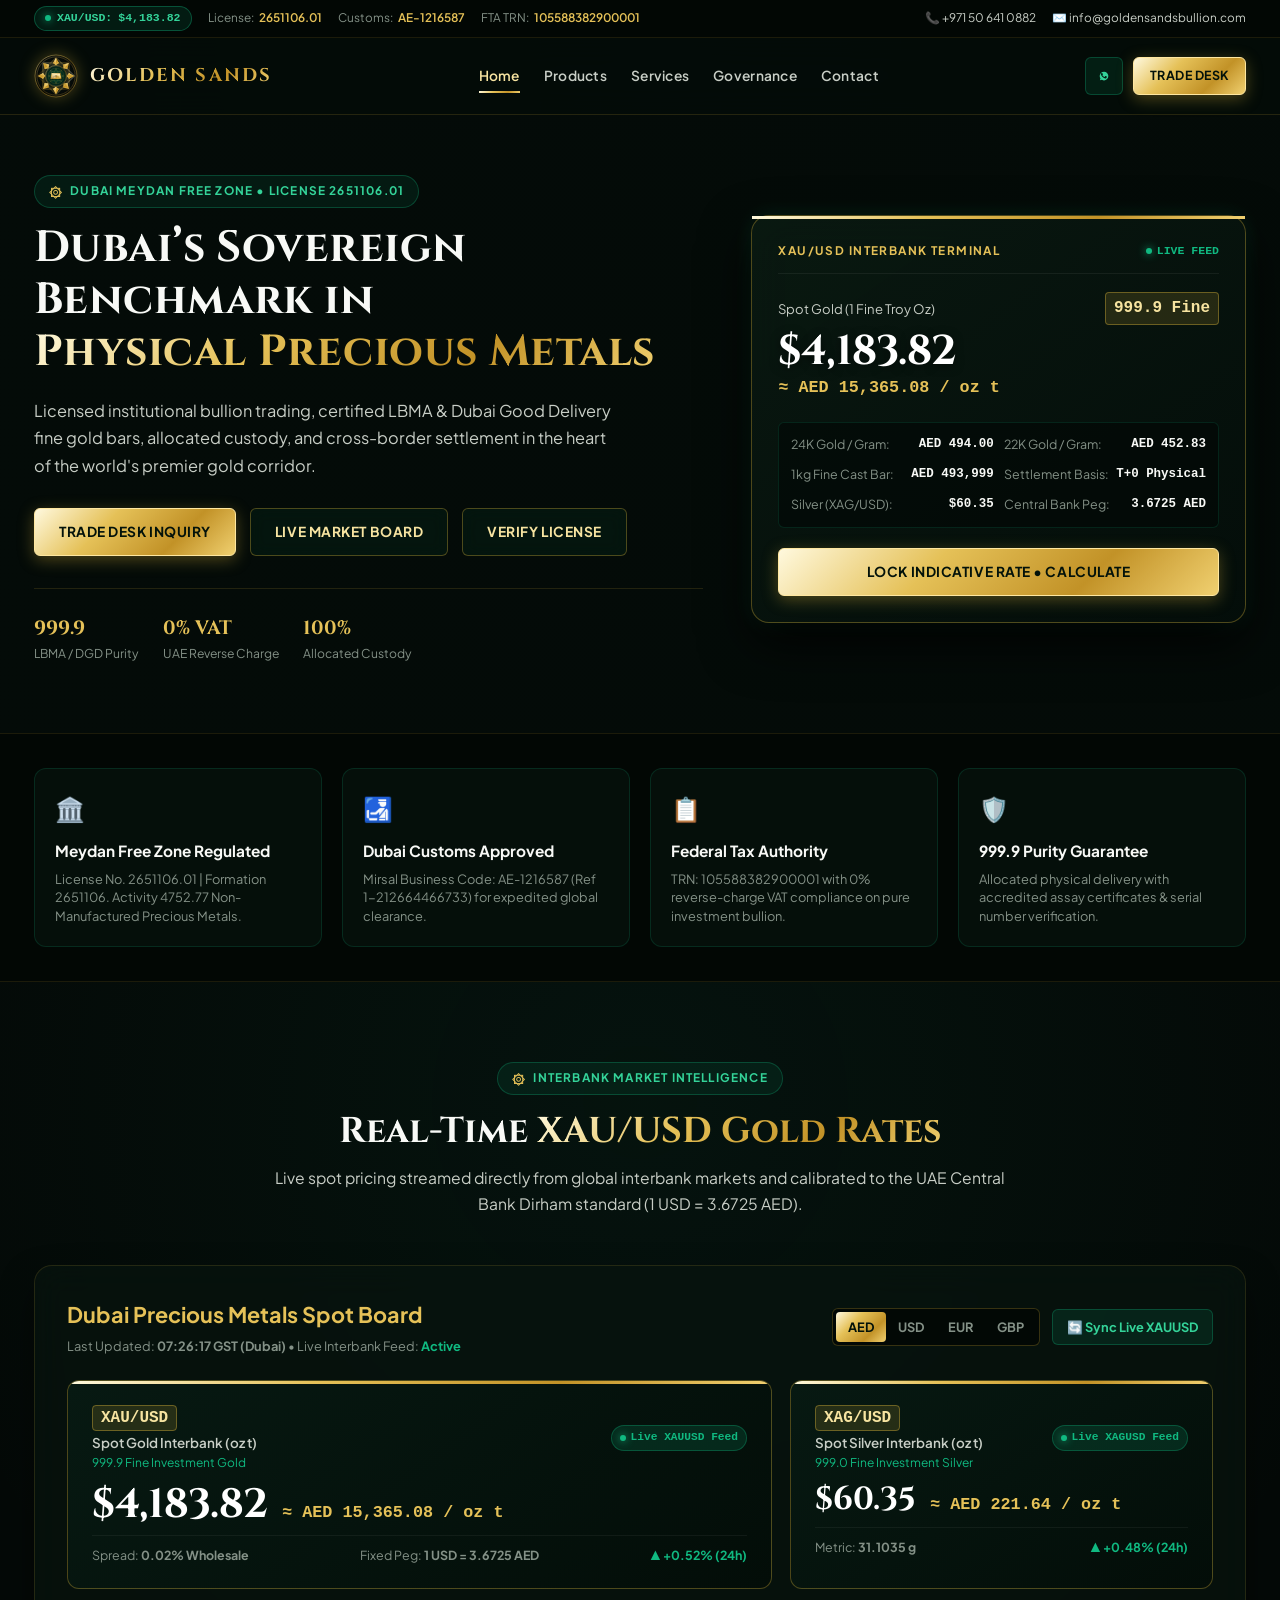
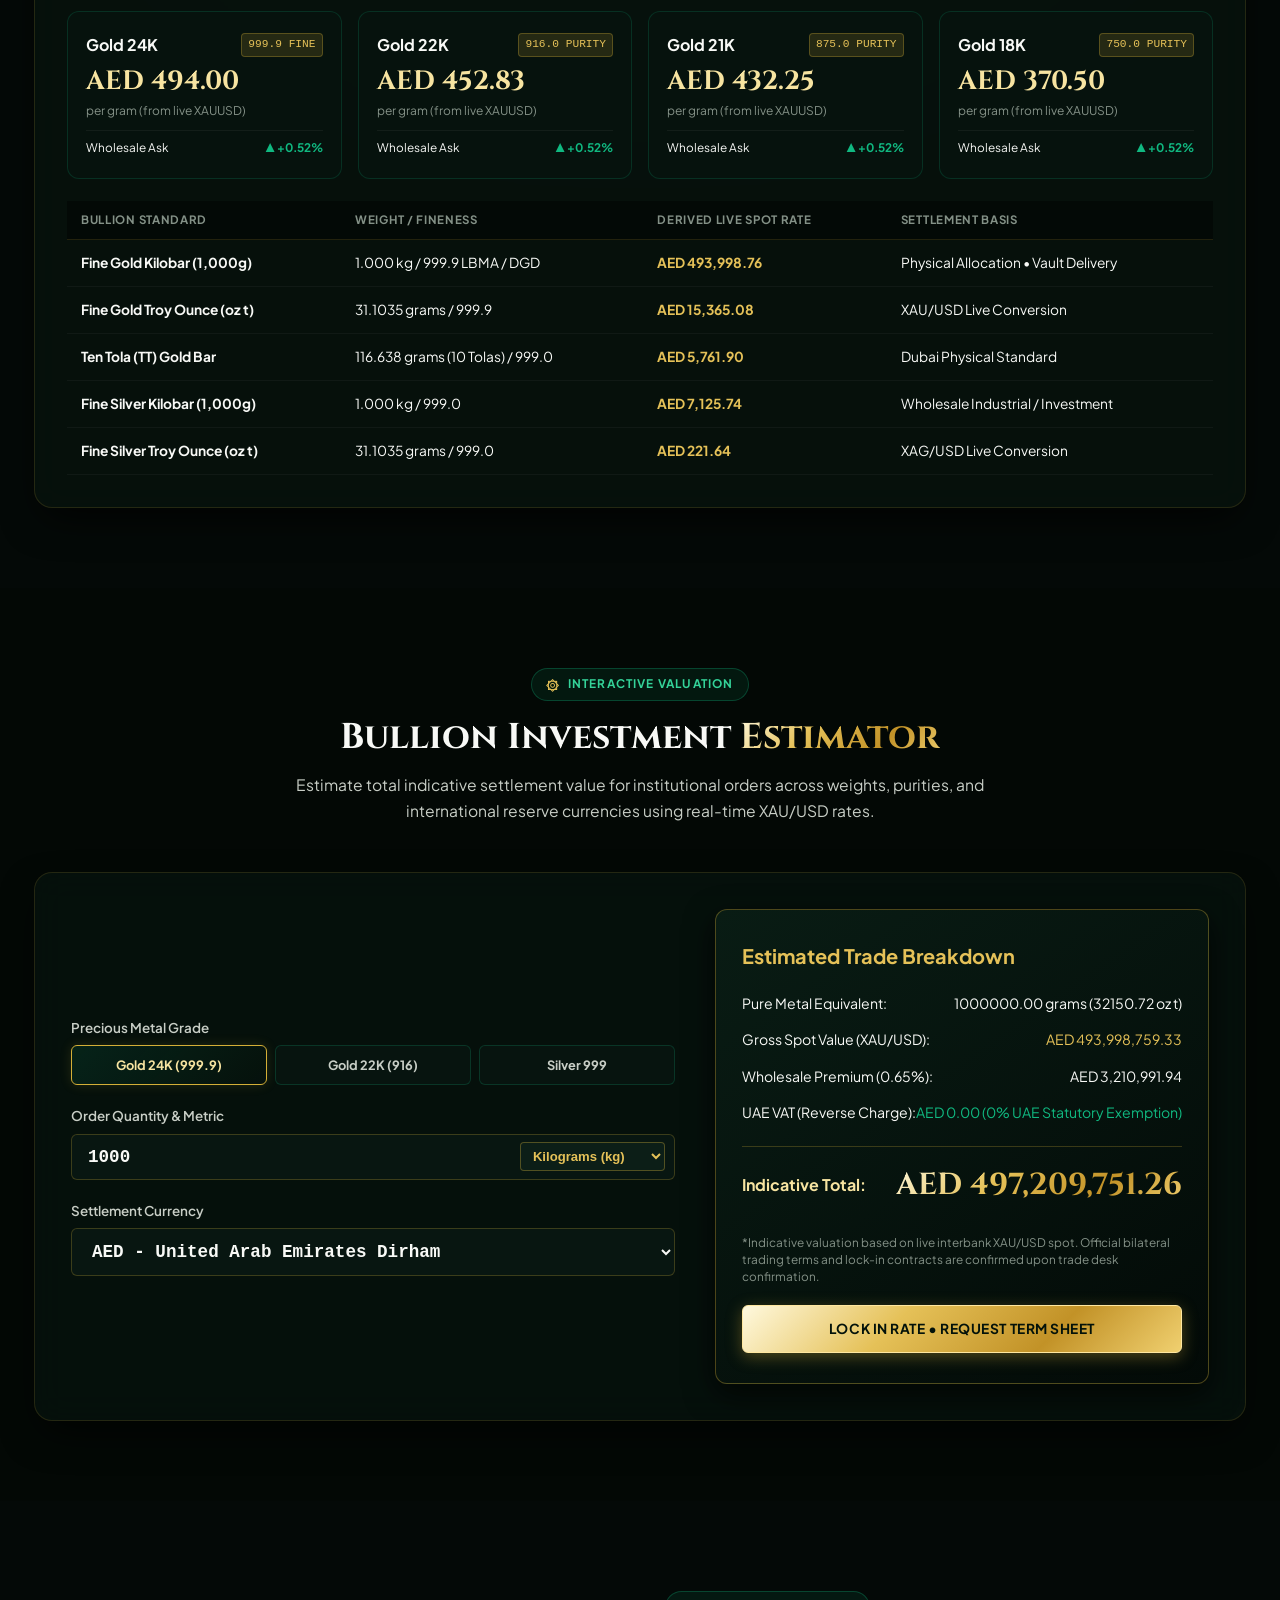
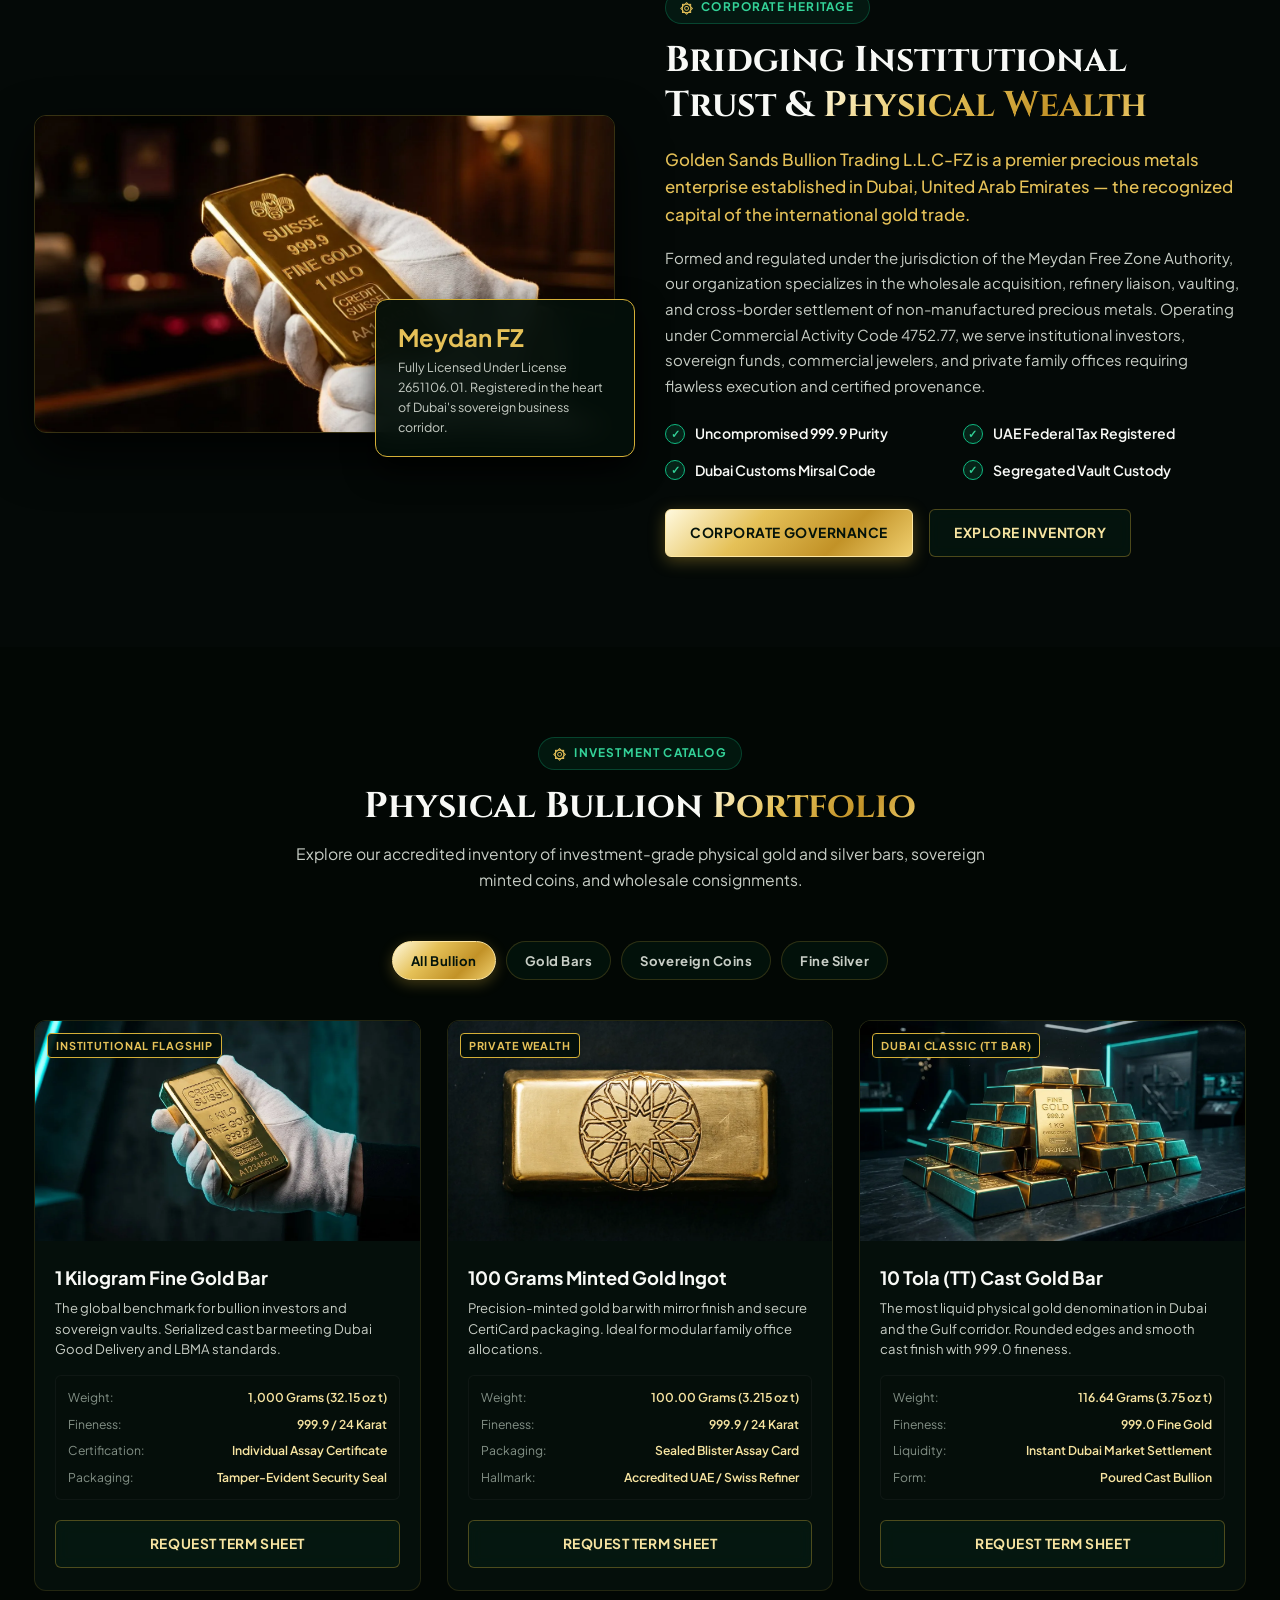
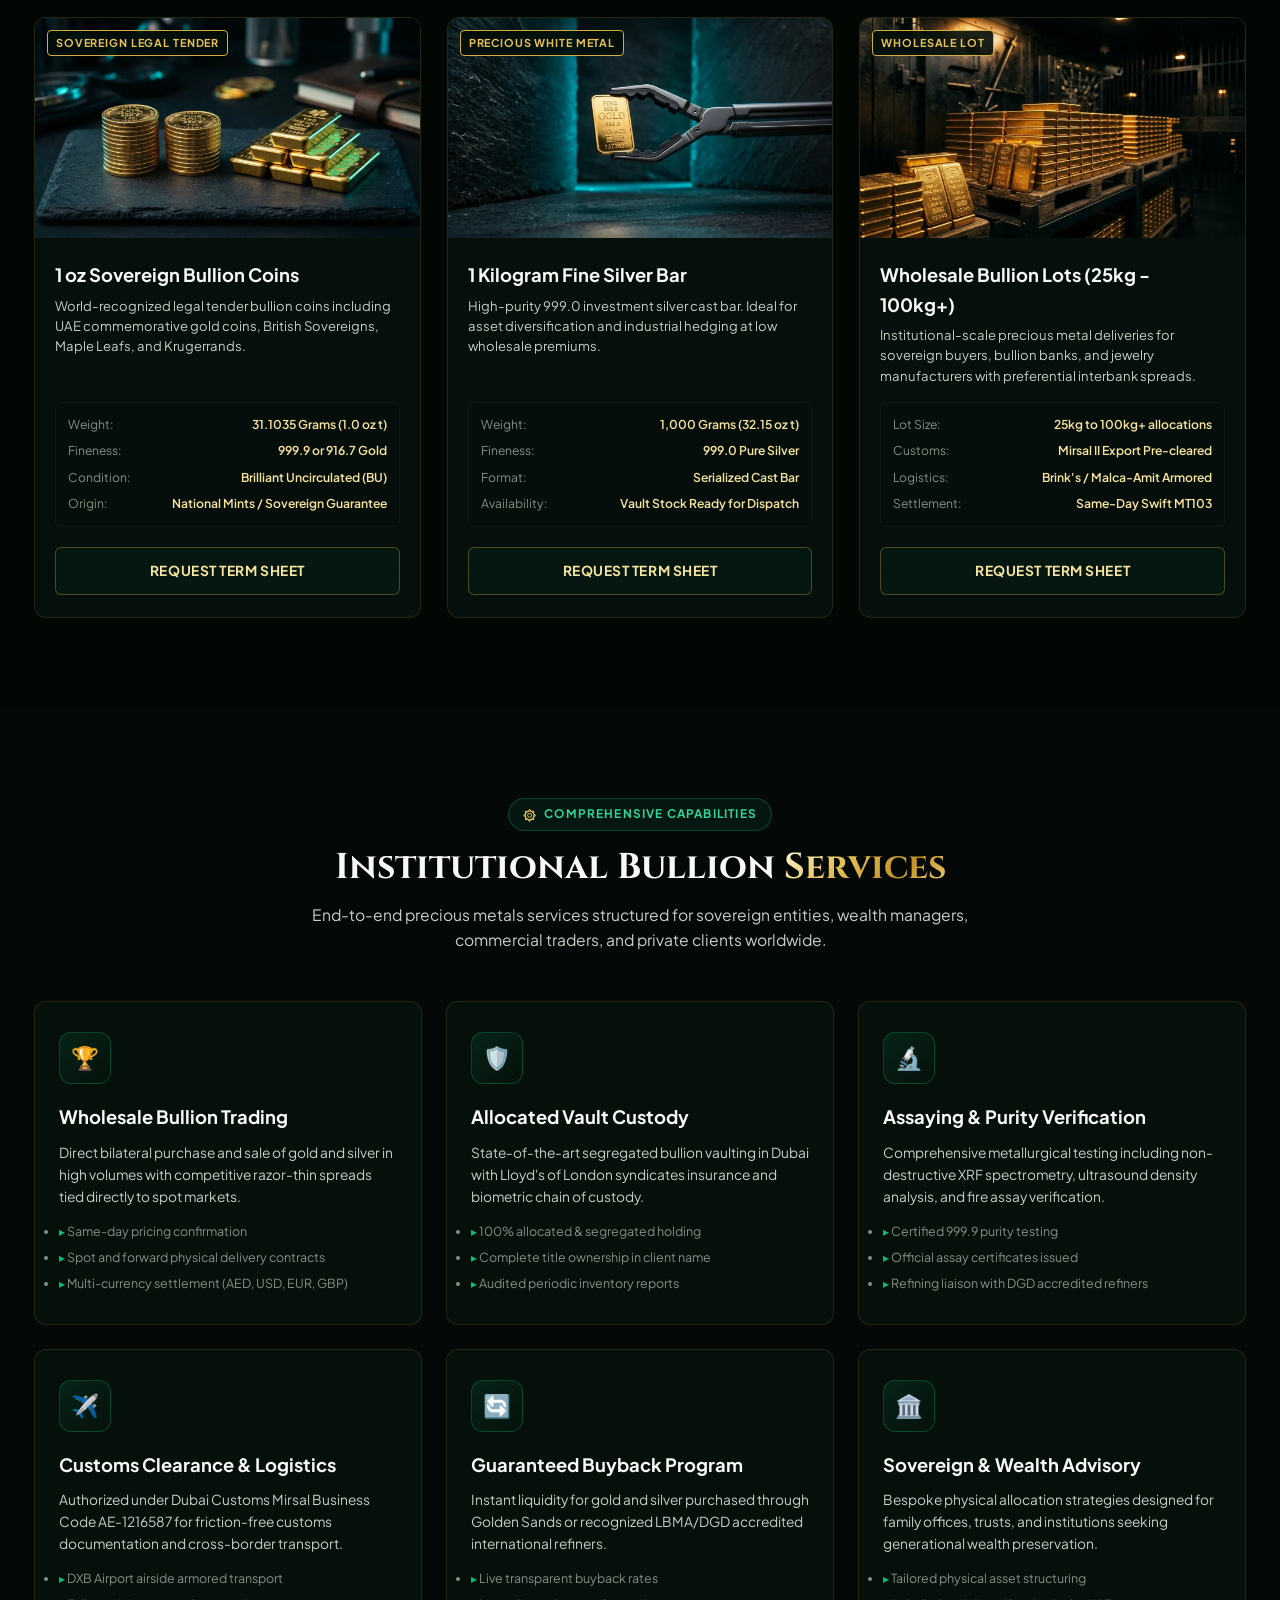
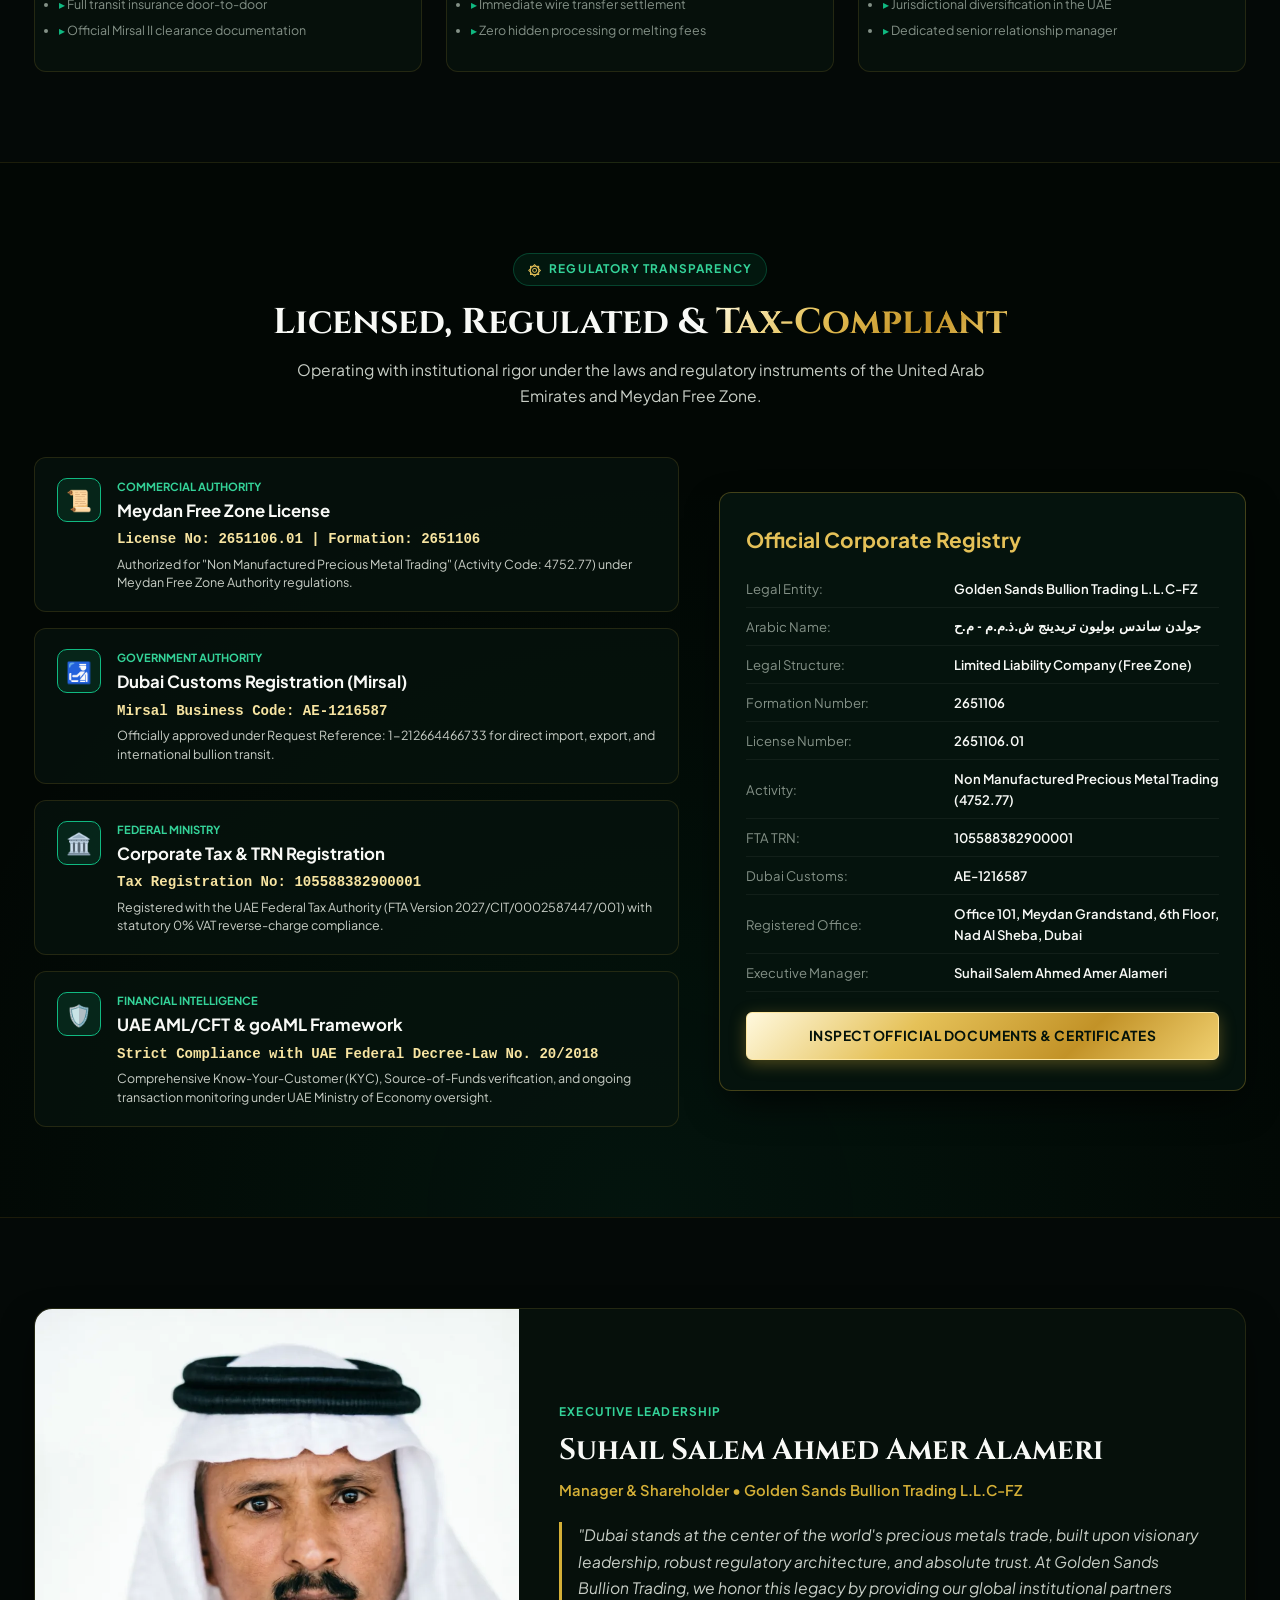
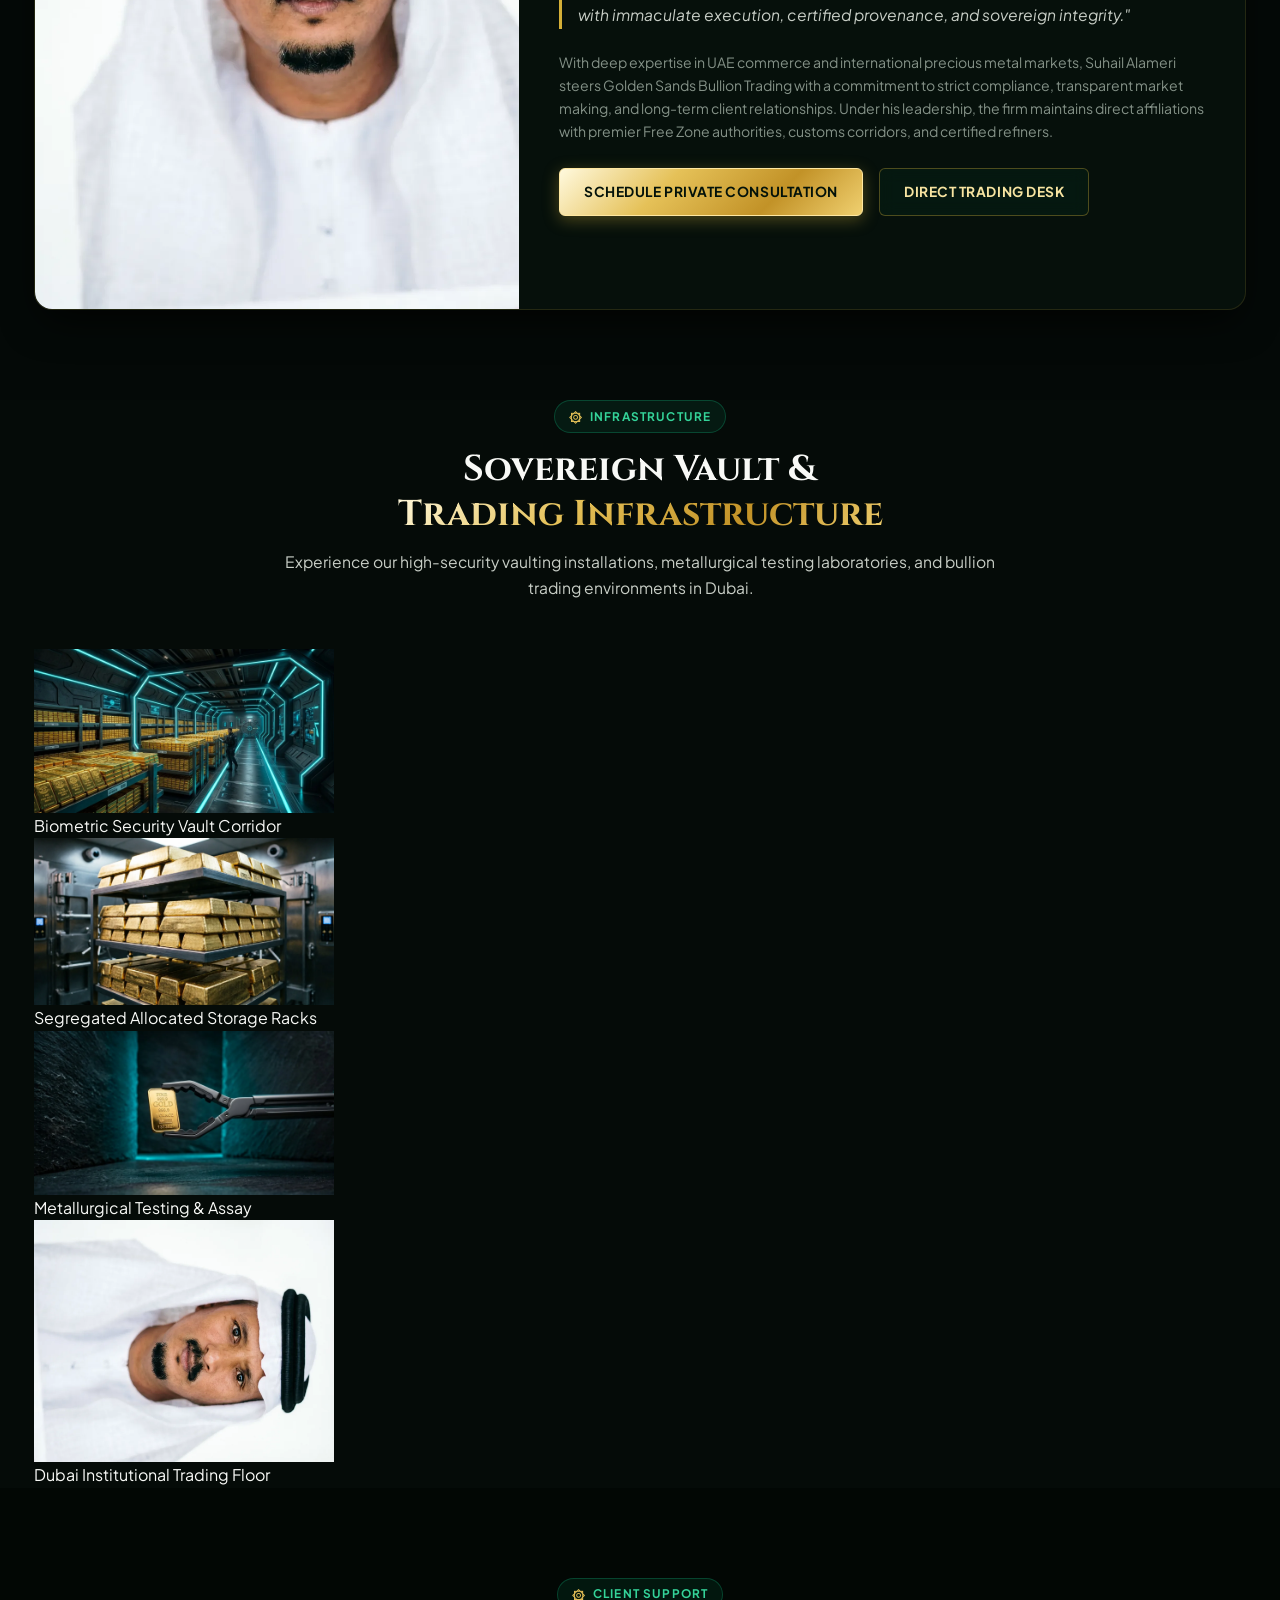
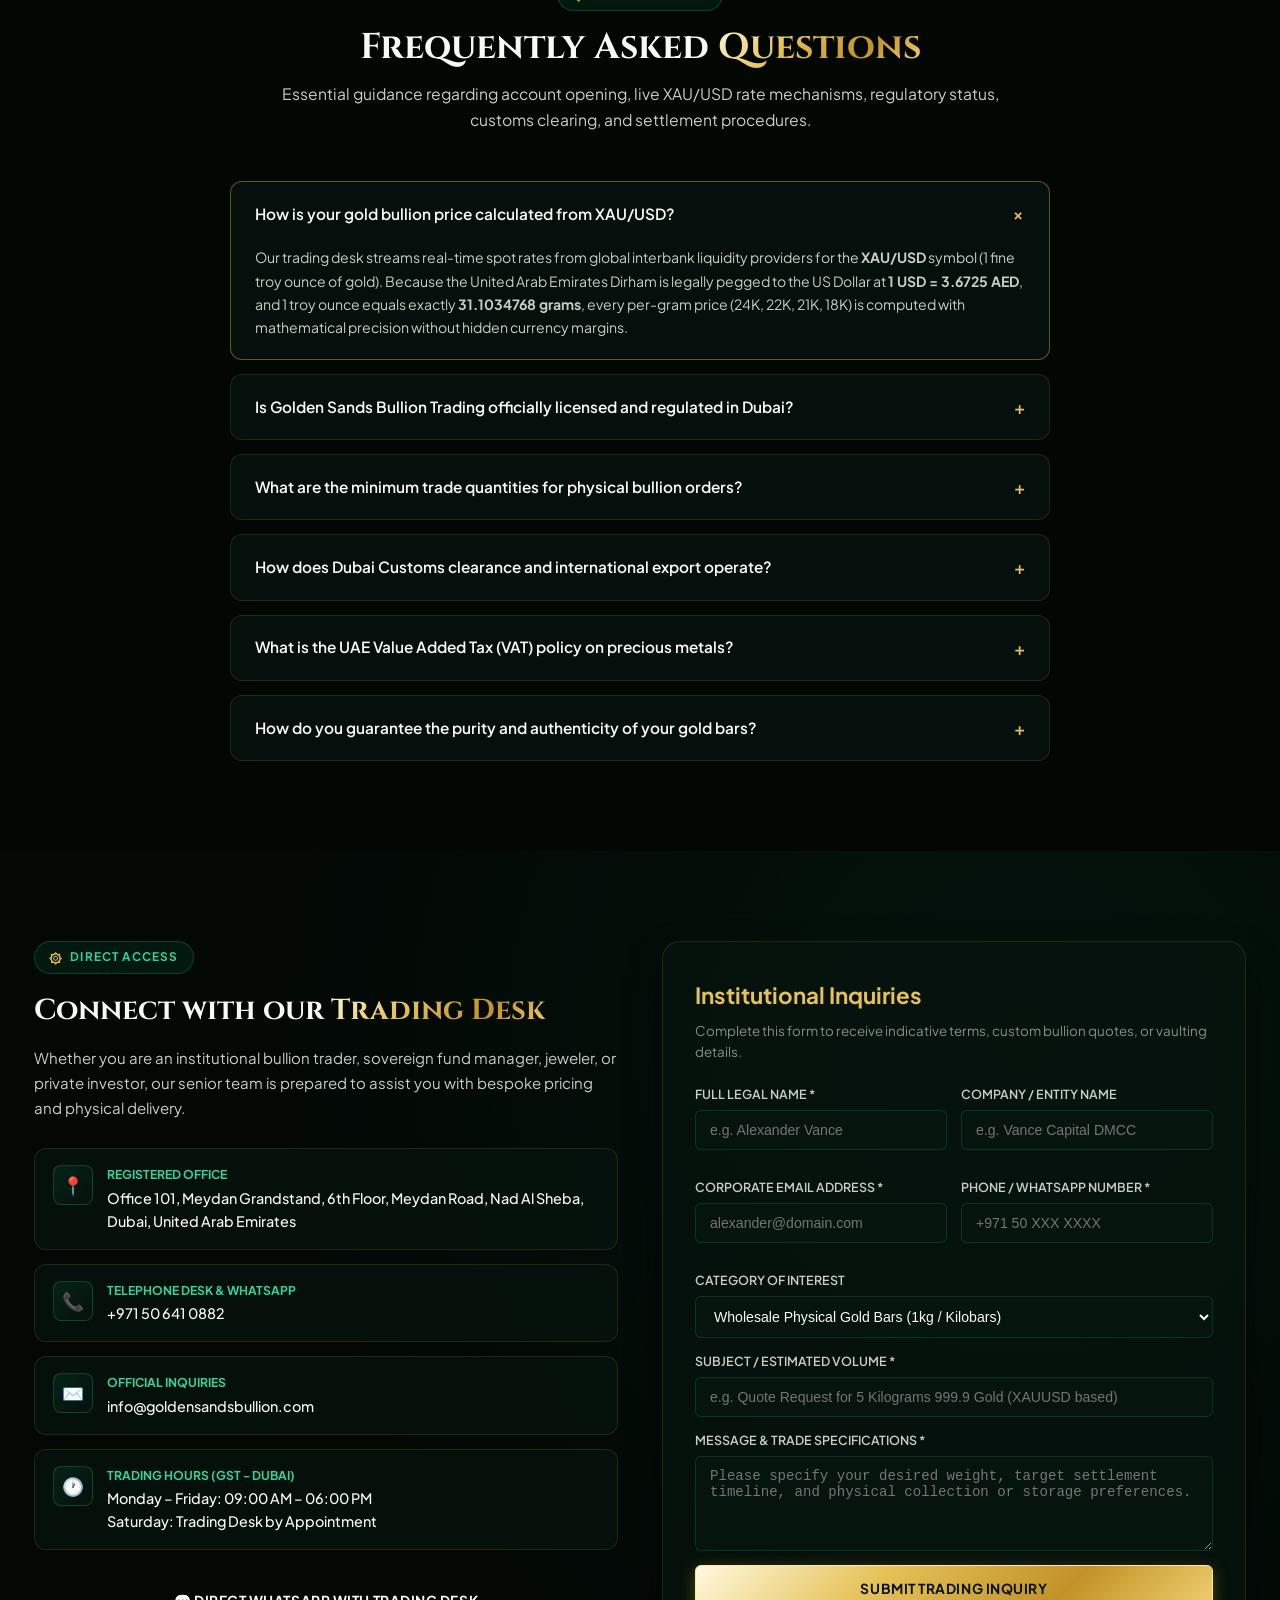
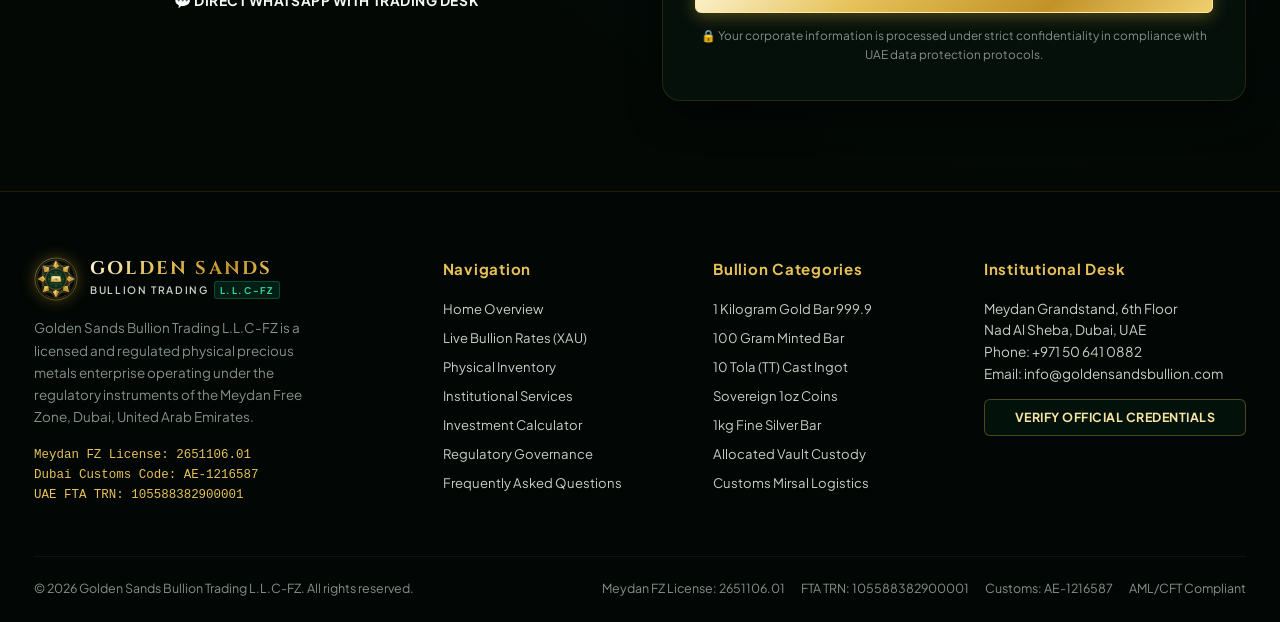
==== commit cbde8c34: "chore: update contact details and UI text per user requirements - Updated phone number from +971 58 " ====
--- a/index.html
+++ b/index.html
@@ -84,7 +84,7 @@
         "logo": "https://goldensandsbullion.com/assets/icons/logo.svg",
         "image": "https://goldensandsbullion.com/assets/images/hero-gold-bar-velvet.png",
         "description": "Premier licensed precious metals trading firm based in Meydan Free Zone, Dubai, specializing in physical bullion, live XAU/USD spot execution, fine gold bars, allocated vaulting, and institutional settlement.",
-        "telephone": "+971585689509",
+        "telephone": "+971 50 641 0882",
         "email": "info@goldensandsbullion.com",
         "priceRange": "$$$$",
         "taxID": "105588382900001",
@@ -206,7 +206,7 @@
         </div>
         <div class="top-credential">
           <span>License:</span>
-          <strong>2651106.01 (Meydan FZ)</strong>
+          <strong>2651106.01</strong>
         </div>
         <div class="top-credential">
           <span>Customs:</span>
@@ -218,9 +218,9 @@
         </div>
       </div>
       <div class="top-bar-right">
-        <a href="tel:+971585689509" class="top-bar-link" title="Call Dubai Trading Desk">
-          <span>📞 +971 58 568 9509</span>
-        </a>
+        <a href="tel:+971506410882" class="top-bar-link" title="Call Dubai Trading Desk">
+                  <span>📞 +971 50 641 0882</span>
+                </a>
         <a href="mailto:info@goldensandsbullion.com" class="top-bar-link" title="Email Golden Sands">
           <span>✉️ info@goldensandsbullion.com</span>
         </a>
@@ -234,18 +234,16 @@
   <header class="site-header" role="banner">
     <div class="container nav-container">
       <!-- Clean, Elegant Standalone Islamic Gold Emblem + Brand Typography -->
-      <a href="#home" class="brand-logo" aria-label="Golden Sands Bullion Trading - Home">
-        <img src="./assets/icons/logo.svg" alt="Golden Sands Bullion Emblem" class="brand-emblem" width="44" height="44">
+      <a href="#home" class="brand-logo" aria-label="Golden Sands - Home">
+        <img src="./assets/icons/logo.svg" alt="Golden Sands Emblem" class="brand-emblem" width="44" height="44">
         <div class="brand-text">
           <span class="brand-title">GOLDEN SANDS</span>
-          <span class="brand-subtitle">BULLION TRADING <span class="fz-pill">L.L.C-FZ</span></span>
         </div>
       </a>
 
       <!-- Desktop Navigation Menu (Streamlined, Uncrowded) -->
       <nav class="nav-menu" role="navigation" aria-label="Main Navigation">
         <a href="#home" class="nav-link active">Home</a>
-        <a href="#live-rates" class="nav-link">Live Rates</a>
         <a href="#products" class="nav-link">Products</a>
         <a href="#services" class="nav-link">Services</a>
         <a href="#compliance" class="nav-link">Governance</a>
@@ -257,7 +255,7 @@
         <button type="button" class="install-pwa-btn" aria-label="Install App on Device">
           <span>📲 Install</span>
         </button>
-        <a href="https://wa.me/971585689509?text=Hello%20Golden%20Sands%20Bullion,%20I%20would%20like%20to%20inquire%20about%20physical%20precious%20metals%20trading." class="nav-icon-btn" target="_blank" rel="noopener noreferrer" aria-label="WhatsApp Trading Desk" title="WhatsApp Trading Desk">
+        <a href="https://wa.me/971506410882?text=Hello%20Golden%20Sands%20Bullion,%20I%20would%20like%20to%20inquire%20about%20physical%20precious%20metals%20trading." class="nav-icon-btn" target="_blank" rel="noopener noreferrer" aria-label="WhatsApp Trading Desk" title="WhatsApp Trading Desk">
           <svg width="18" height="18" viewBox="0 0 24 24" fill="currentColor"><path d="M12.031 6.172c-3.181 0-5.767 2.586-5.768 5.766-.001 1.298.38 2.27 1.019 3.287l-.711 2.598 2.664-.699c.97.544 1.777.785 2.796.785 3.183 0 5.767-2.586 5.767-5.766 0-3.18-2.584-5.771-5.767-5.771zm3.392 8.234c-.143.402-.83.743-1.144.787-.312.045-.715.064-2.316-.599-1.928-.797-3.17-2.766-3.266-2.894-.096-.128-.778-1.034-.778-1.972 0-.938.491-1.399.666-1.591.176-.192.383-.24.512-.24.128 0 .256.002.368.008.117.006.275-.045.431.33.16.384.544 1.327.592 1.423.048.096.08.208.016.336-.064.128-.096.208-.192.32-.096.112-.202.25-.288.336-.096.096-.196.2-.084.392.112.192.497.82 1.066 1.327.734.654 1.353.856 1.545.952.192.096.304.08.416-.048.112-.128.48-1.121.608-1.281.128-.16.256-.134.432-.069.176.065 1.12.528 1.312.624.192.096.32.144.368.224.048.08.048.464-.096.866z"/></svg>
         </a>
         <a href="#contact" class="btn btn-primary btn-sm">
@@ -307,10 +305,6 @@
             <div class="trust-metric-item">
               <strong>0% VAT</strong>
               <span>UAE Reverse Charge</span>
-            </div>
-            <div class="trust-metric-item">
-              <strong>AE-1216587</strong>
-              <span>Dubai Customs Mirsal</span>
             </div>
             <div class="trust-metric-item">
               <strong>100%</strong>
@@ -1201,7 +1195,7 @@
 
             <div style="display: flex; gap: 16px; flex-wrap: wrap;">
               <a href="#contact" class="btn btn-primary">Schedule Private Consultation</a>
-              <a href="tel:+971585689509" class="btn btn-secondary">Direct Trading Desk</a>
+              <a href="tel:+971506410882" class="btn btn-secondary">Direct Trading Desk</a>
             </div>
           </div>
         </div>
@@ -1386,7 +1380,7 @@
                 <div class="contact-info-icon">📞</div>
                 <div class="contact-info-text">
                   <strong>Telephone Desk &amp; WhatsApp</strong>
-                  <p><a href="tel:+971585689509">+971 58 568 9509</a></p>
+                  <p><a href="tel:+971585689509">+971 50 641 0882</a></p>
                 </div>
               </div>
 
@@ -1410,7 +1404,7 @@
             </div>
 
             <!-- Direct WhatsApp Quick CTA -->
-            <a href="https://wa.me/971585689509?text=Hello%20Golden%20Sands%20Bullion,%20I%20would%20like%20to%20connect%20with%20a%20trader." target="_blank" rel="noopener noreferrer" class="btn btn-whatsapp" style="width: 100%;">
+            <a href="https://wa.me/971506410882?text=Hello%20Golden%20Sands%20Bullion,%20I%20would%20like%20to%20connect%20with%20a%20trader." target="_blank" rel="noopener noreferrer" class="btn btn-whatsapp" style="width: 100%;">
               <span>💬 Direct WhatsApp with Trading Desk</span>
             </a>
           </div>
@@ -1538,7 +1532,7 @@
           <p style="font-size: 0.85rem; color: var(--text-secondary); margin-bottom: 14px;">
             Meydan Grandstand, 6th Floor<br>
             Nad Al Sheba, Dubai, UAE<br>
-            Phone: +971 58 568 9509<br>
+            Phone: +971 50 641 0882<br>
             Email: info@goldensandsbullion.com
           </p>
           <button type="button" class="install-pwa-btn" style="width: 100%; justify-content: center; margin-bottom: 12px;">
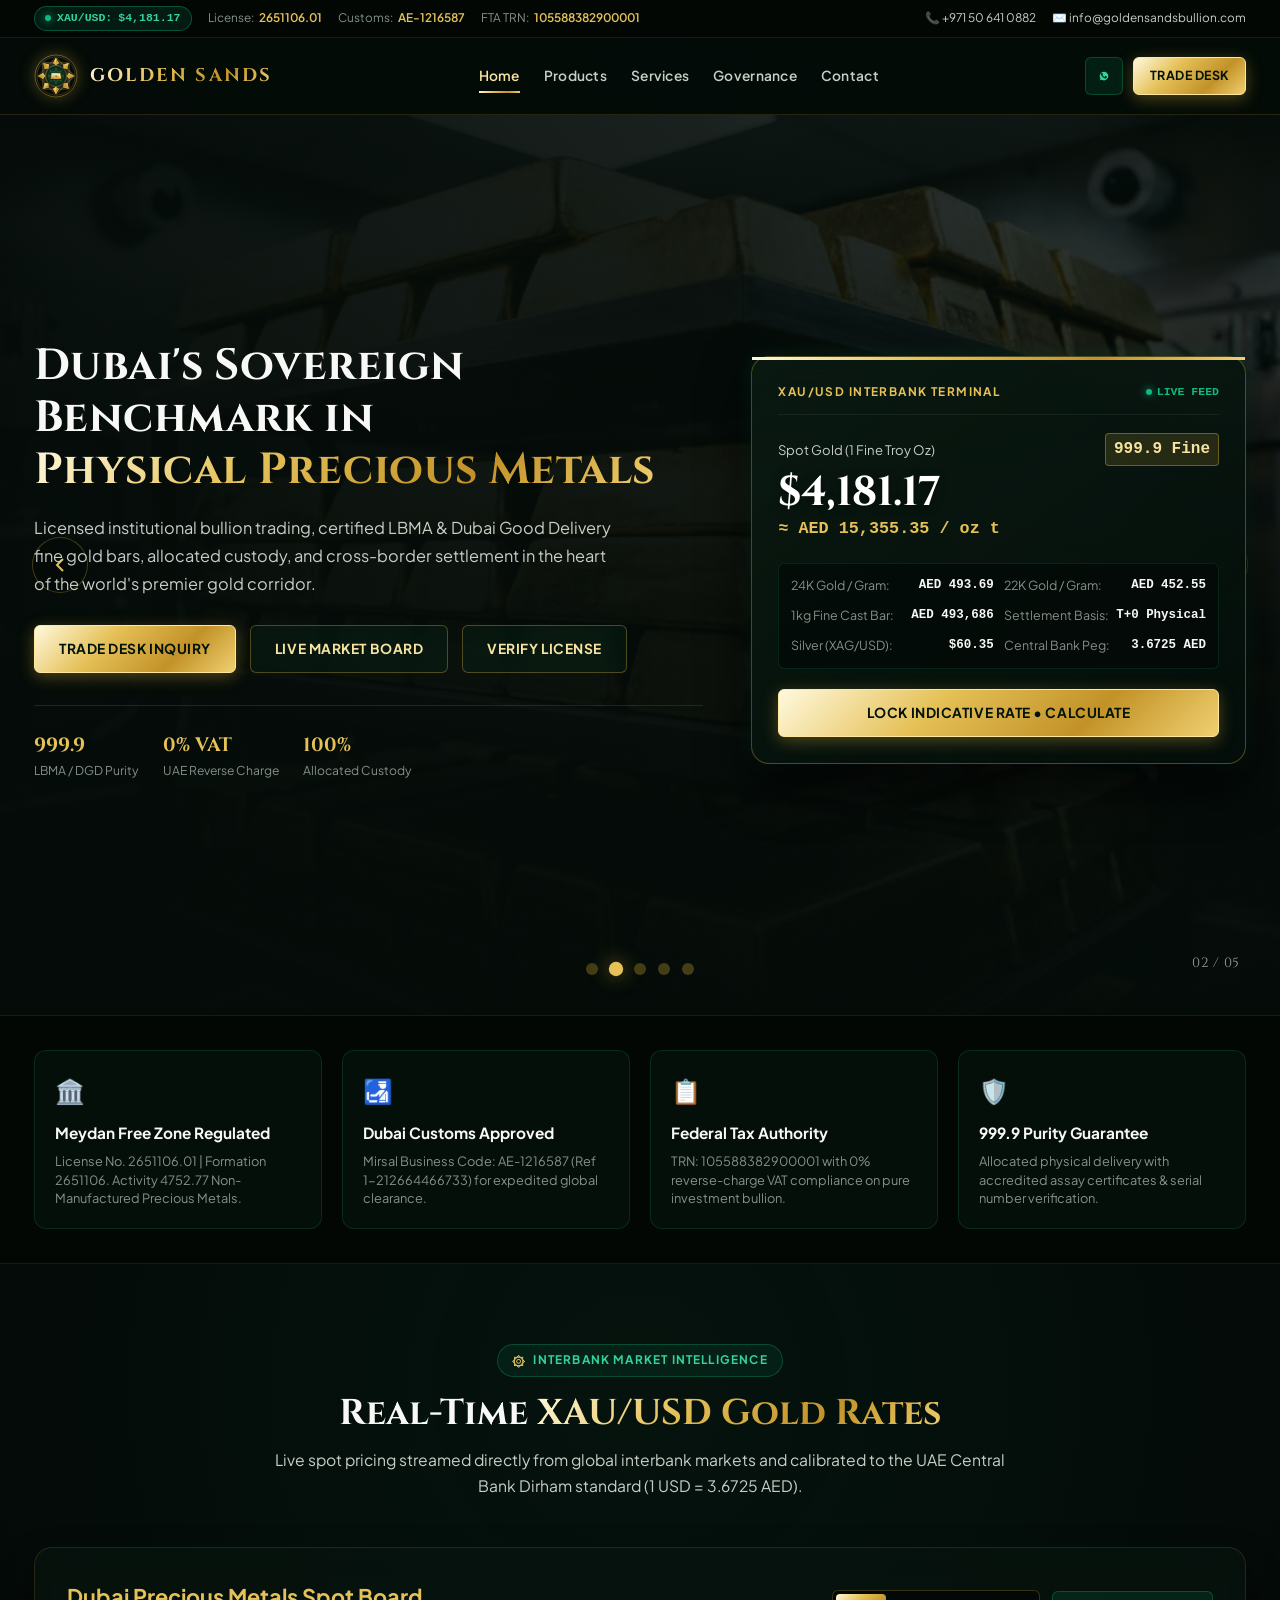
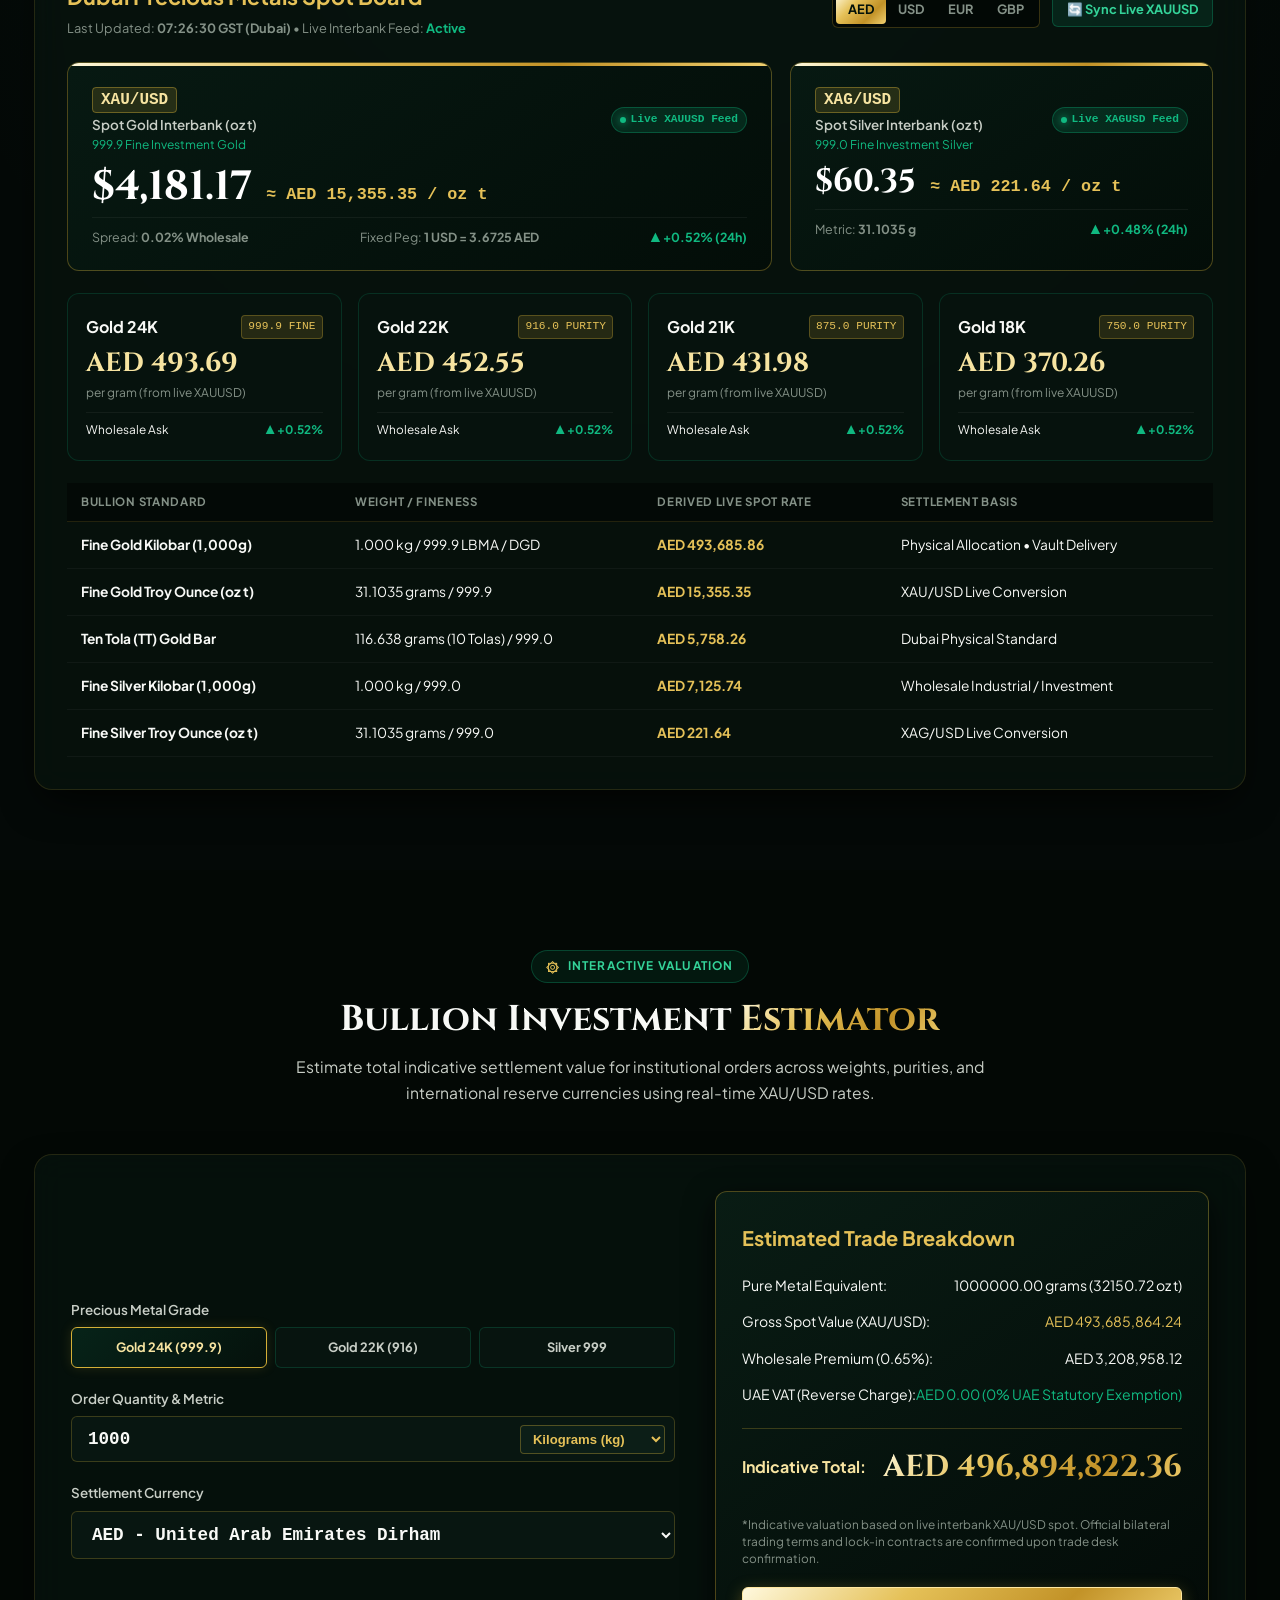
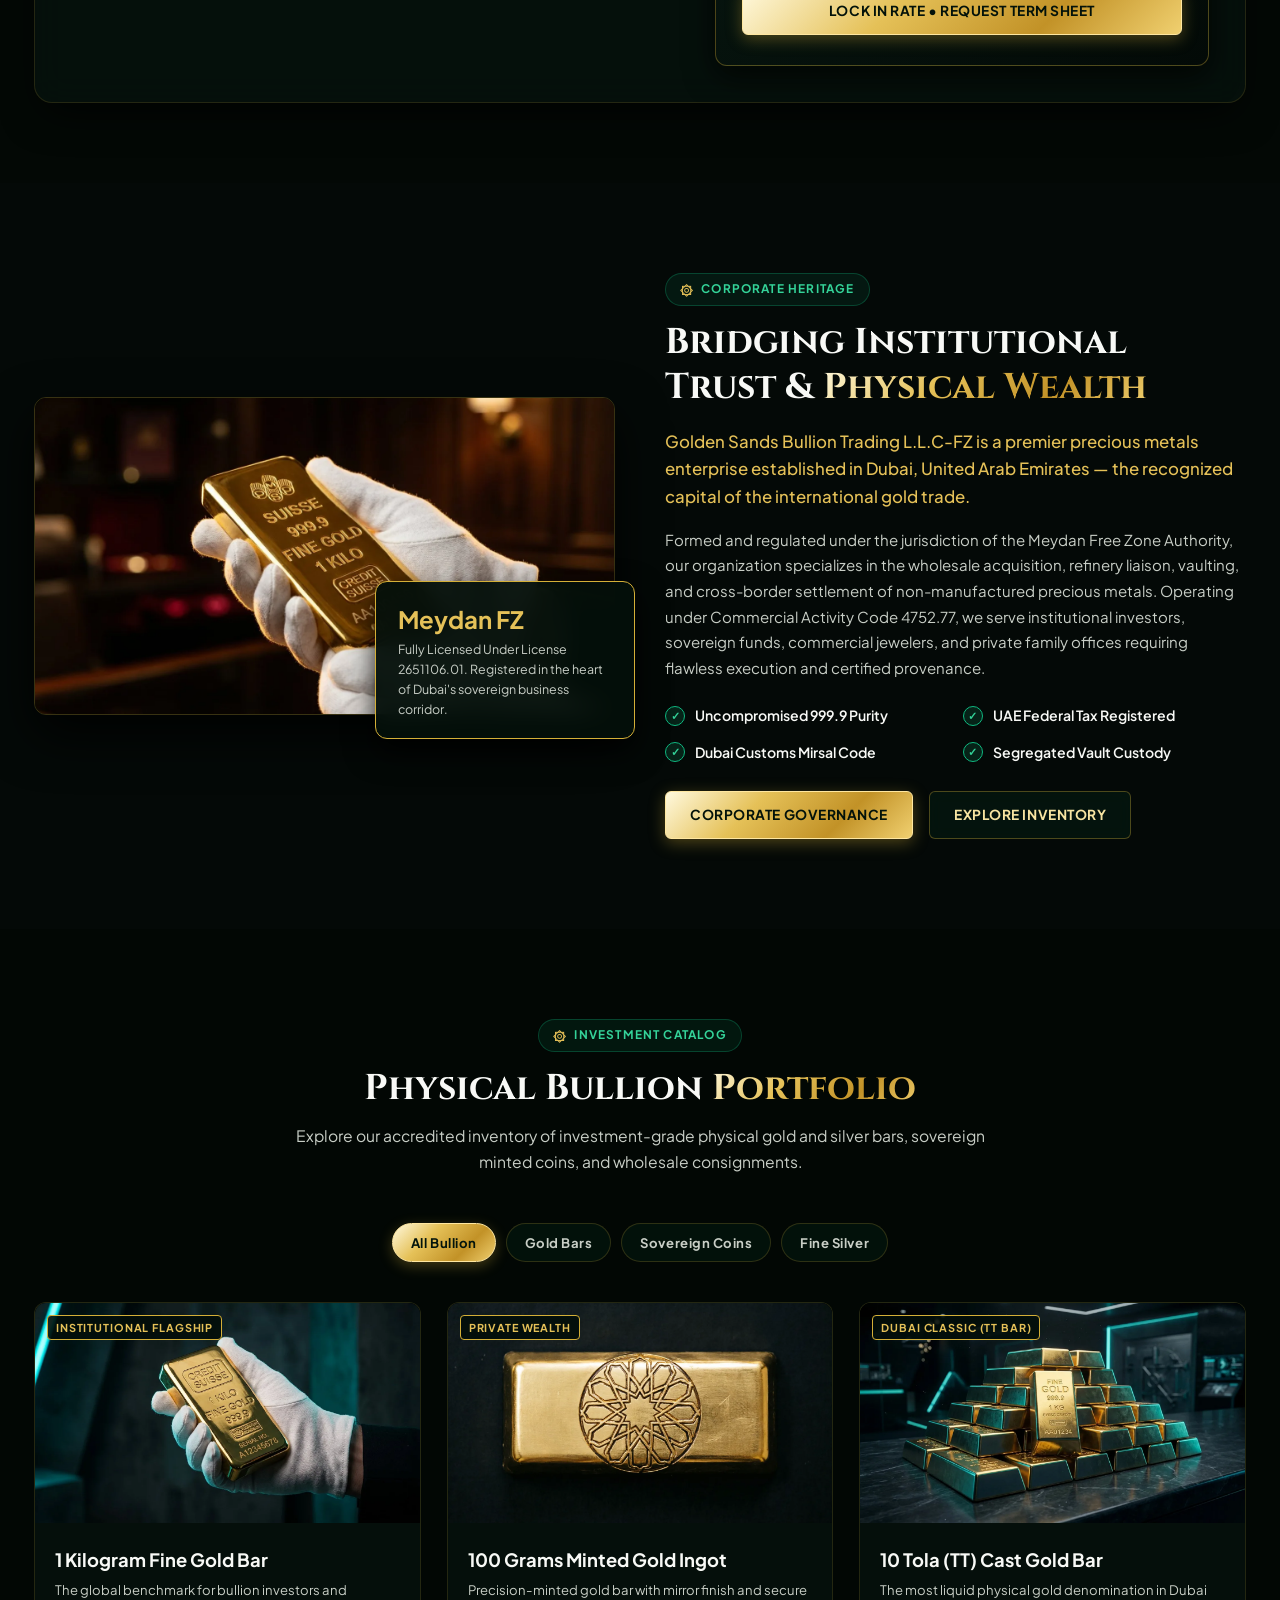
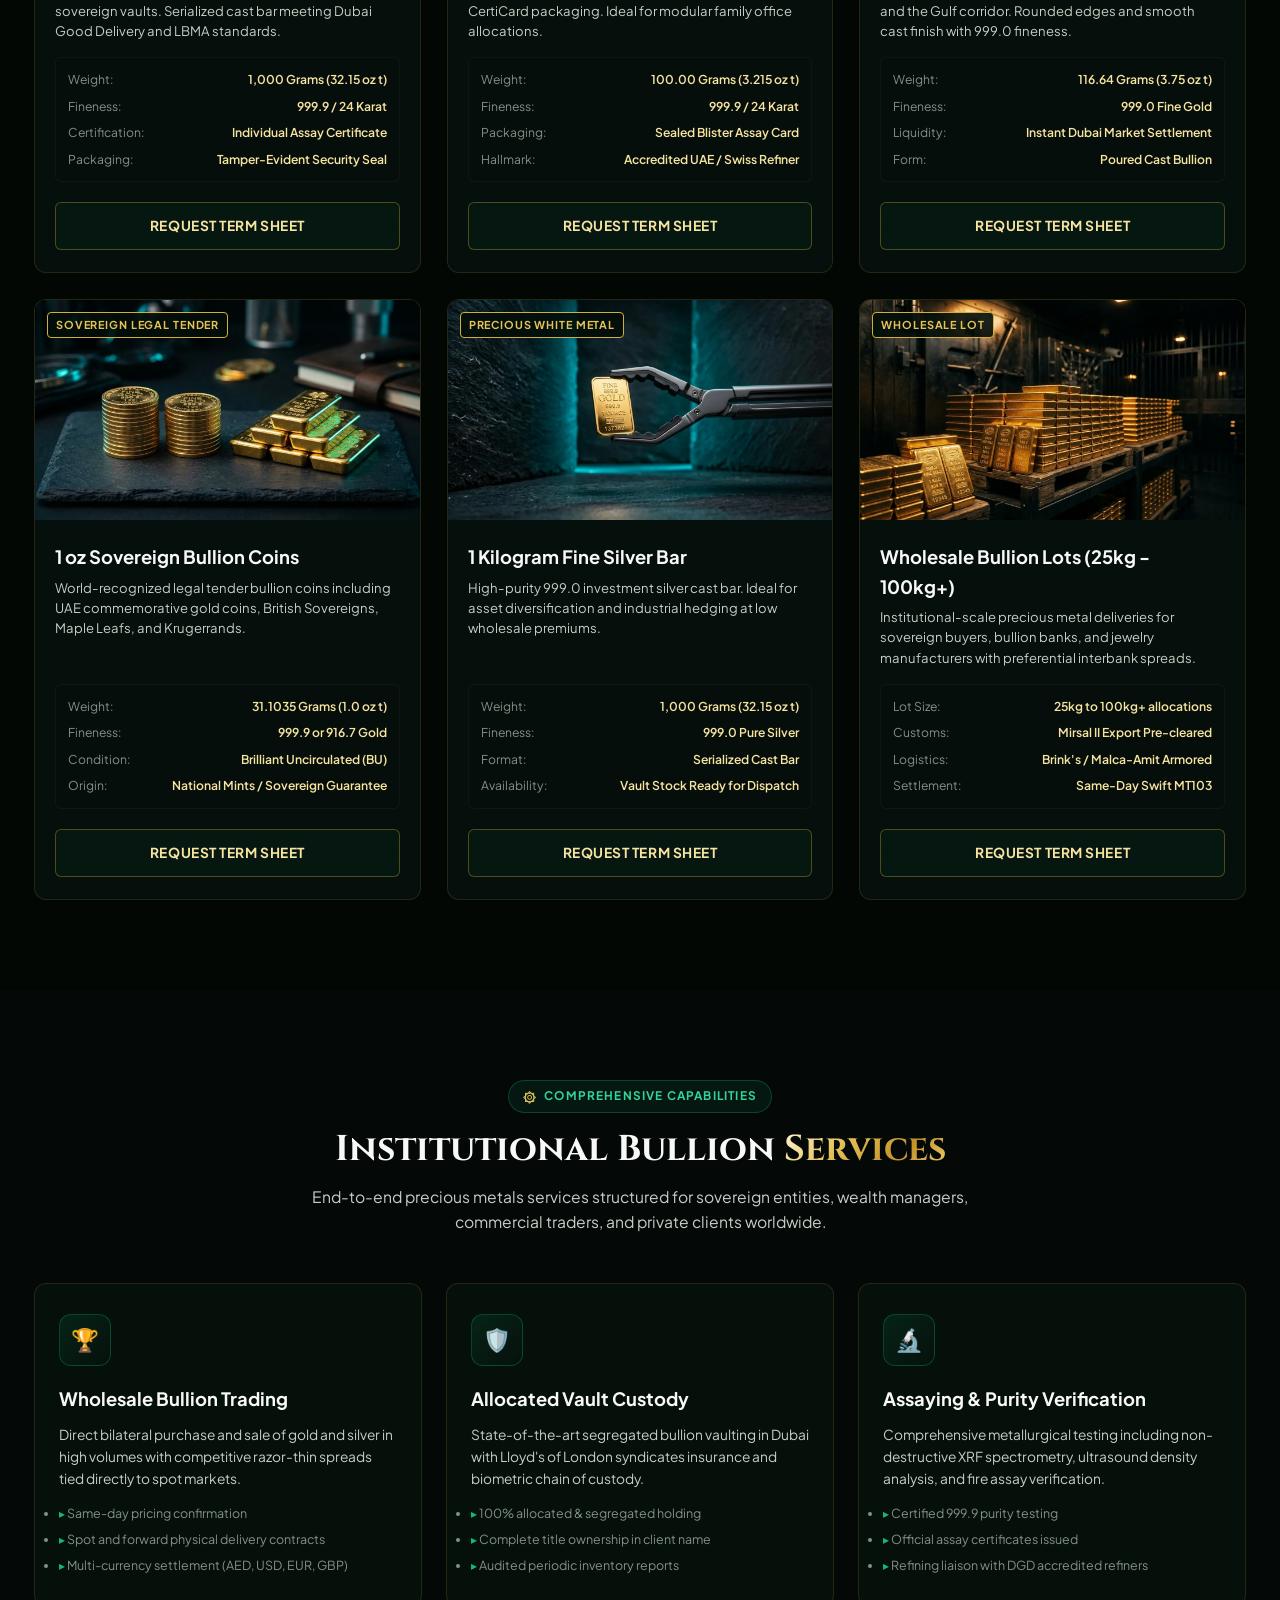
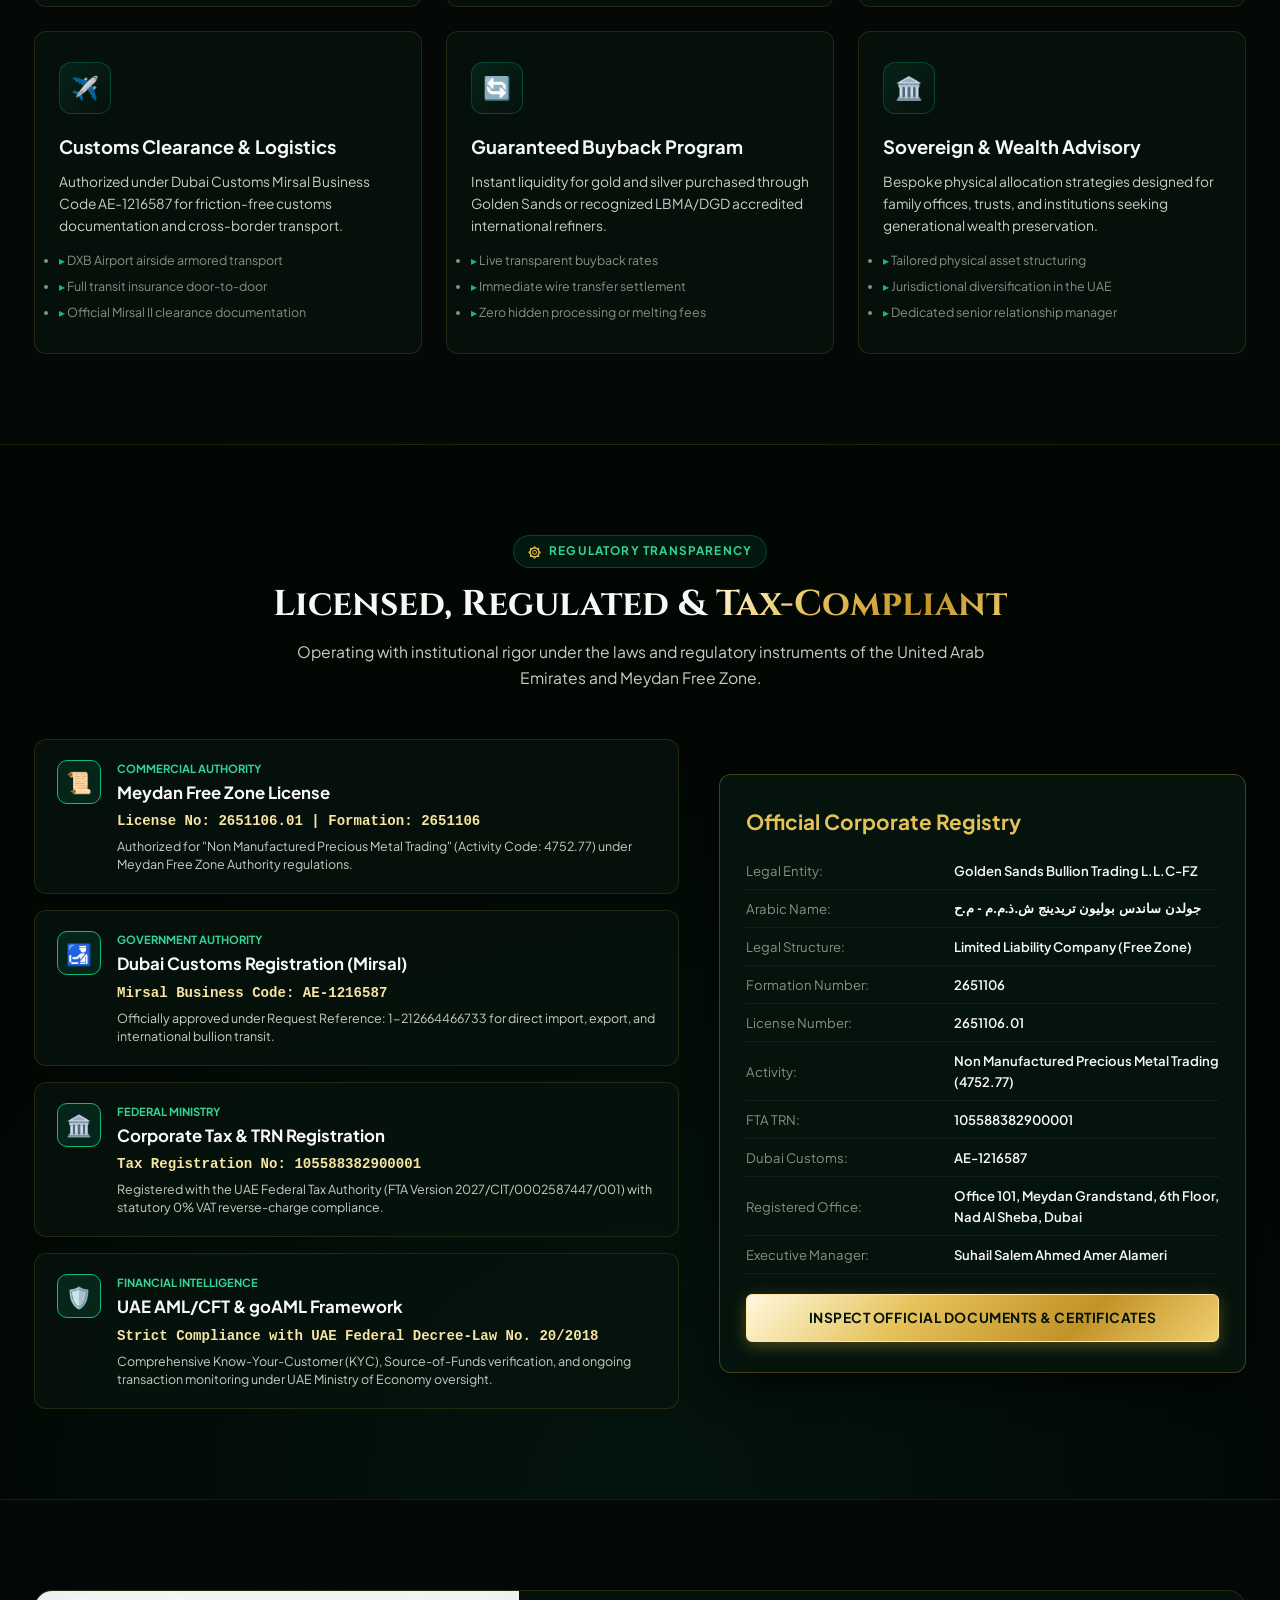
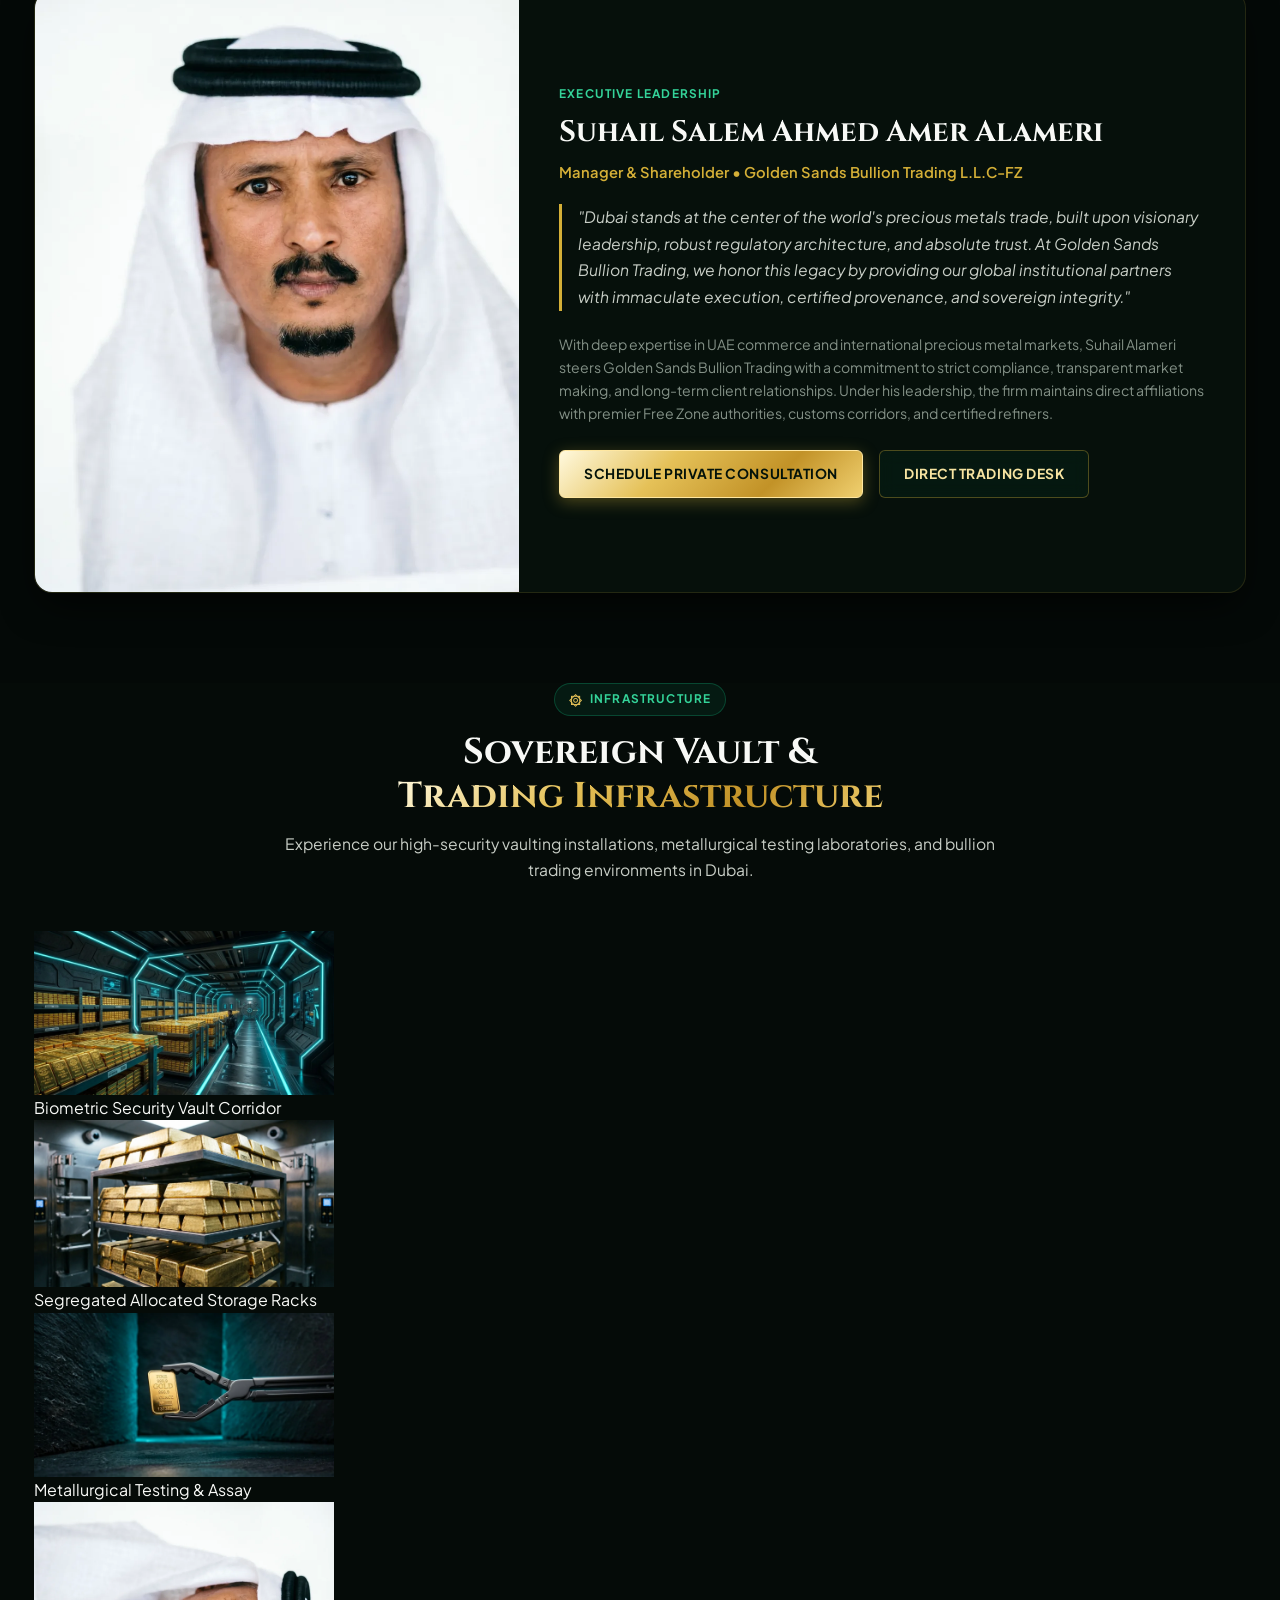
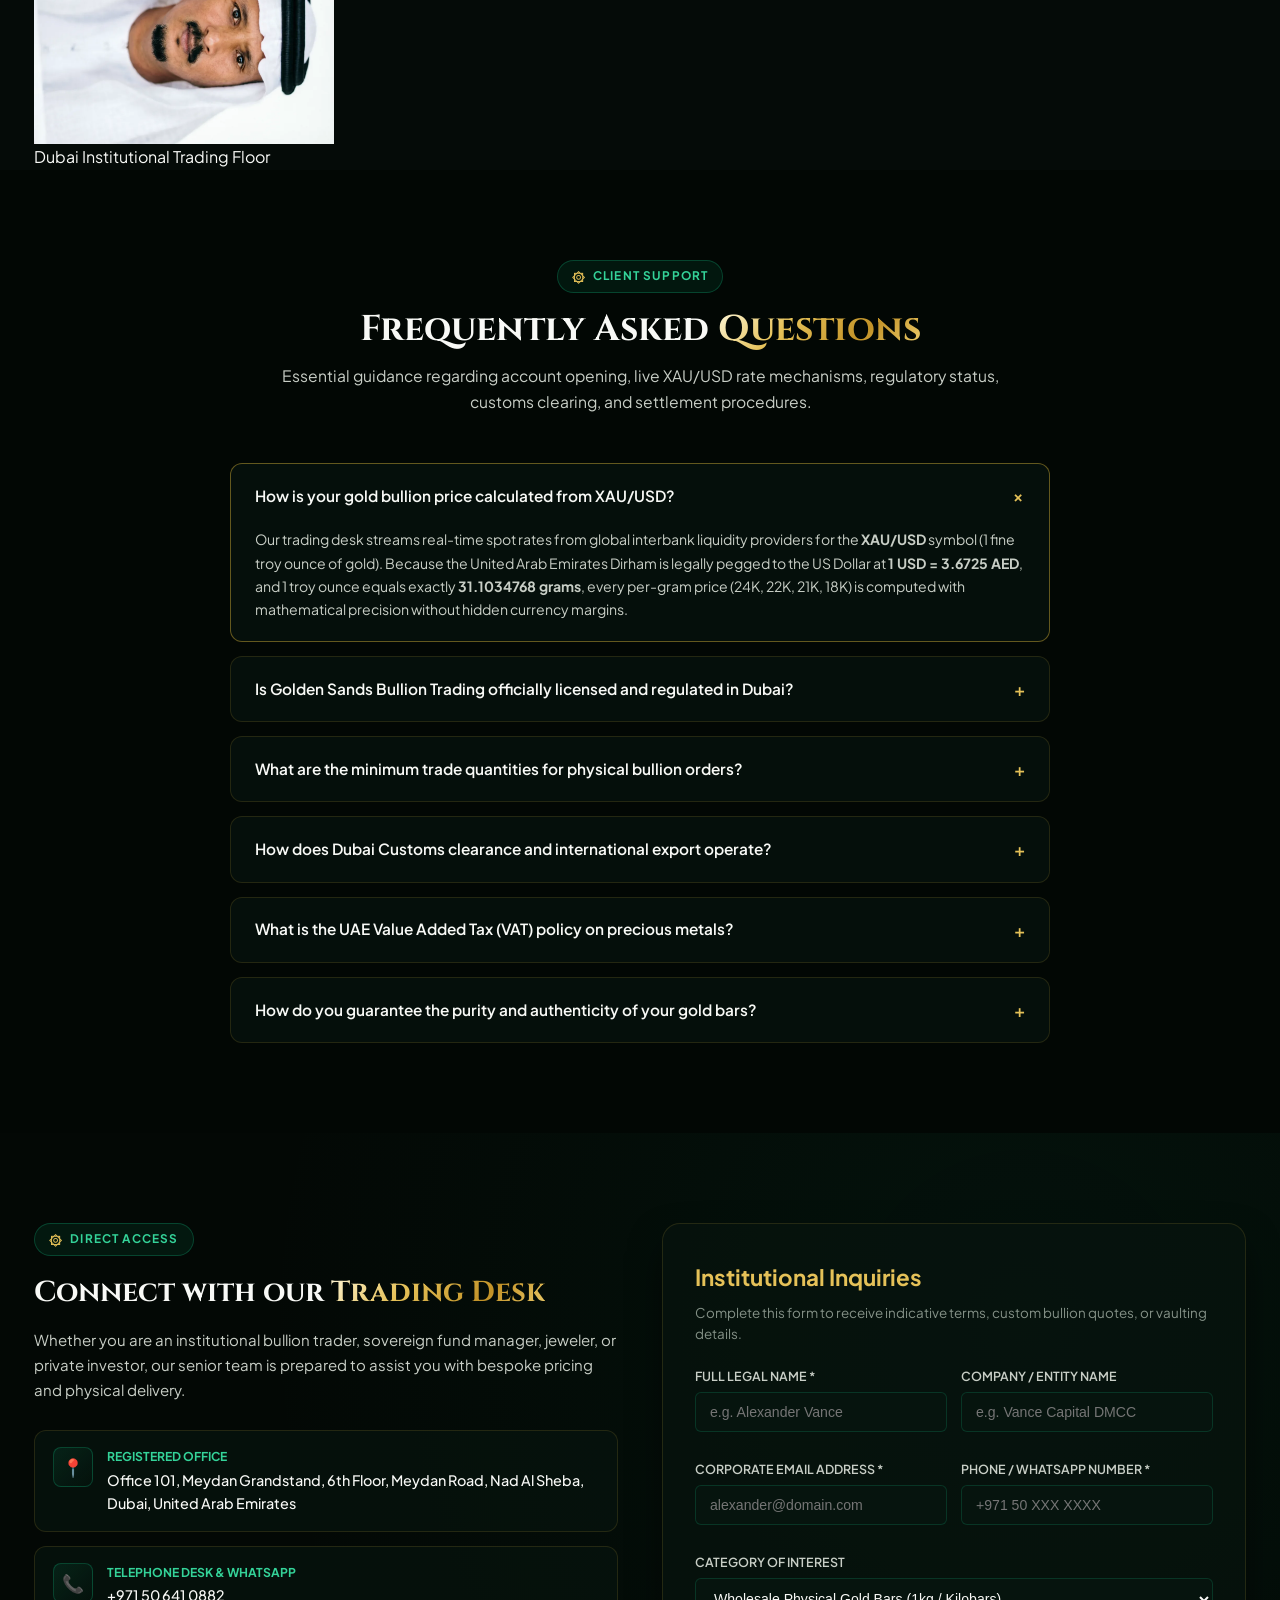
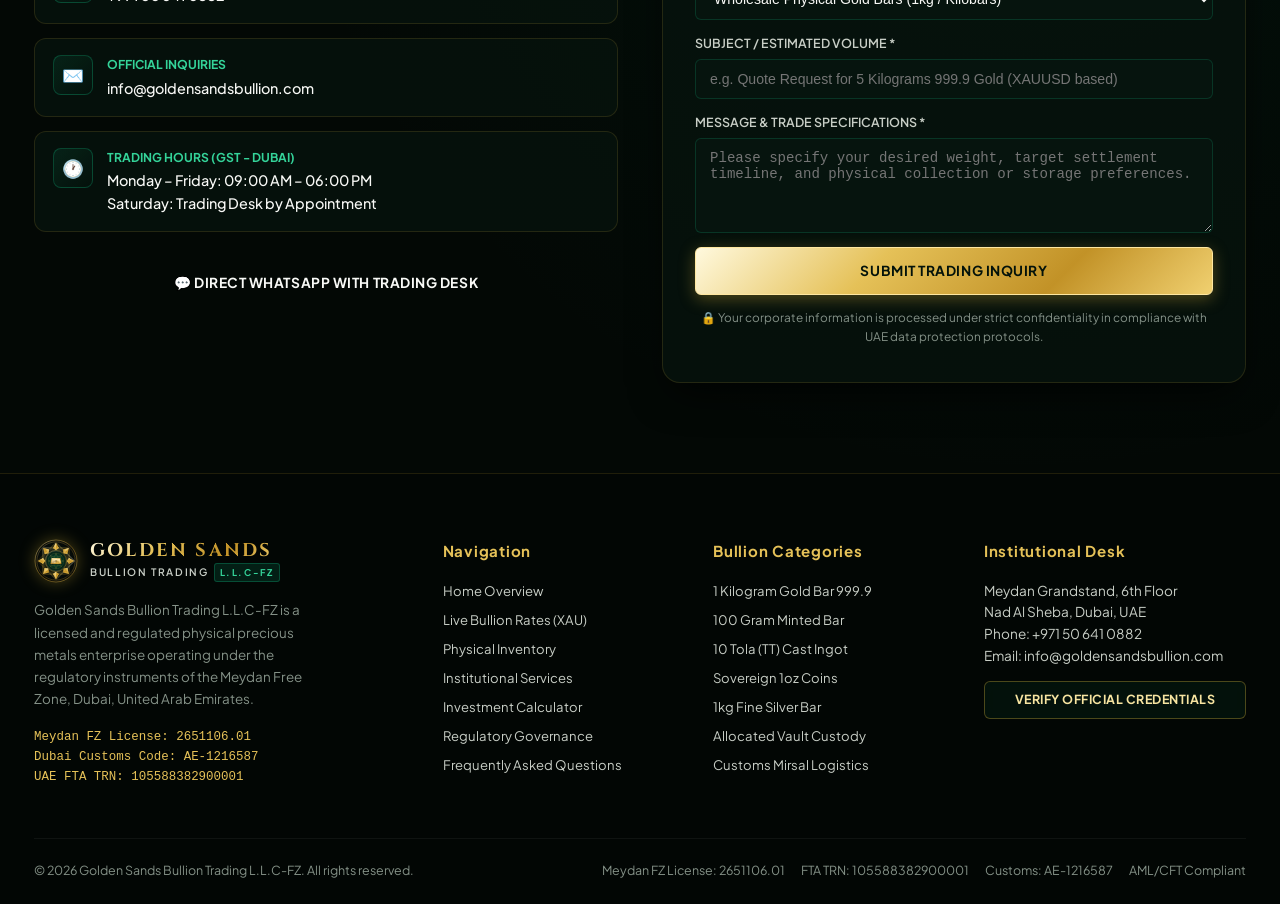
==== commit 5c92c507: "feat: add hero image slider + fix errors - Replaced static hero background with 5-slide carousel (he" ====
--- a/index.html
+++ b/index.html
@@ -63,6 +63,10 @@
 
   <!-- Critical Resource Preloads -->
   <link rel="preload" as="image" href="./assets/images/hero-gold-bar-velvet.webp" type="image/webp">
+  <link rel="preload" as="image" href="./assets/images/hero-vault-racks.webp" type="image/webp">
+  <link rel="preload" as="image" href="./assets/images/hero-gold-inspection.webp" type="image/webp">
+  <link rel="preload" as="image" href="./assets/images/hero-dubai-skyline.webp" type="image/webp">
+  <link rel="preload" as="image" href="./assets/images/hero-gold-pyramid.webp" type="image/webp">
   <link rel="preload" as="image" href="./assets/icons/logo.svg" type="image/svg+xml">
   <link rel="preload" as="script" href="./assets/js/main.js">
 
@@ -272,99 +276,144 @@
   </header>
 
   <!-- ==========================================================================
-       HERO SECTION (WebOps Executive 2-Column Standard)
-       ========================================================================== -->
-  <main id="main-content">
-    <section class="hero-executive-section" id="home" aria-label="Executive Bullion Trading Showcase">
-      <div class="hero-bg-layer"></div>
-      <div class="hero-bg-overlay"></div>
-      <div class="container hero-grid">
-        <!-- Left Column: Value Proposition & Institutional Trust -->
-        <div class="hero-content">
-          <span class="section-tag">Dubai Meydan Free Zone &bull; License 2651106.01</span>
-          <h1>Dubai’s Sovereign Benchmark in <span class="text-gradient-gold">Physical Precious Metals</span></h1>
-          <p class="hero-lead">
-            Licensed institutional bullion trading, certified LBMA &amp; Dubai Good Delivery fine gold bars, allocated custody, and cross-border settlement in the heart of the world's premier gold corridor.
-          </p>
-          <div class="hero-actions">
-            <a href="#contact" class="btn btn-primary">
-              <span>Trade Desk Inquiry</span>
-            </a>
-            <a href="#live-rates" class="btn btn-secondary">
-              <span>Live Market Board</span>
-            </a>
-            <button type="button" class="btn btn-secondary open-verify-modal">
-              <span>Verify License</span>
-            </button>
-          </div>
-          <div class="hero-trust-metrics">
-            <div class="trust-metric-item">
-              <strong>999.9</strong>
-              <span>LBMA / DGD Purity</span>
-            </div>
-            <div class="trust-metric-item">
-              <strong>0% VAT</strong>
-              <span>UAE Reverse Charge</span>
-            </div>
-            <div class="trust-metric-item">
-              <strong>100%</strong>
-              <span>Allocated Custody</span>
-            </div>
-          </div>
-        </div>
-
-        <!-- Right Column: Interactive Live Bullion Terminal Widget -->
-        <div class="hero-terminal-card" aria-label="Live Bullion Spot Terminal">
-          <div class="terminal-header">
-            <div class="terminal-title">XAU/USD Interbank Terminal</div>
-            <div class="terminal-feed-status">
-              <span class="status-dot"></span>
-              <span>LIVE FEED</span>
-            </div>
-          </div>
-
-          <div class="terminal-main-metric">
-            <div class="terminal-symbol-label">
-              <span>Spot Gold (1 Fine Troy Oz)</span>
-              <span class="symbol-badge">999.9 Fine</span>
-            </div>
-            <div class="terminal-price-big" id="heroTerminalXauUsd">$4,182.00</div>
-            <div class="terminal-price-aed" id="heroTerminalXauAed">≈ AED 15,358.39 / oz t</div>
-          </div>
-
-          <div class="terminal-stats-grid">
-            <div class="stat-row">
-              <span>24K Gold / Gram:</span>
-              <span id="heroTerminal24k" class="text-gold">AED 493.78</span>
-            </div>
-            <div class="stat-row">
-              <span>22K Gold / Gram:</span>
-              <span id="heroTerminal22k">AED 452.63</span>
-            </div>
-            <div class="stat-row">
-              <span>1kg Fine Cast Bar:</span>
-              <span id="heroTerminal1kg" class="text-gold">AED 493,780</span>
-            </div>
-            <div class="stat-row">
-              <span>Settlement Basis:</span>
-              <span class="text-emerald">T+0 Physical</span>
-            </div>
-            <div class="stat-row">
-              <span>Silver (XAG/USD):</span>
-              <span id="heroTerminalXagUsd">$60.35</span>
-            </div>
-            <div class="stat-row">
-              <span>Central Bank Peg:</span>
-              <span>3.6725 AED</span>
-            </div>
-          </div>
-
-          <a href="#calculator" class="btn btn-primary" style="width: 100%; justify-content: center;">
-            <span>Lock Indicative Rate &bull; Calculate</span>
-          </a>
-        </div>
-      </div>
-    </section>
+         HERO SECTION (Image Slider + Executive Terminal)
+         ========================================================================== -->
+    <main id="main-content">
+      <section class="hero-slider-section" id="home" aria-label="Executive Bullion Trading Showcase">
+        <!-- Hero Slider -->
+        <div class="hero-slider" role="region" aria-label="Hero image carousel">
+          <div class="slide active" style="background-image: url('./assets/images/hero-gold-bar-velvet.webp');">
+            <div class="slide-overlay"></div>
+          </div>
+          <div class="slide" style="background-image: url('./assets/images/hero-vault-racks.webp');">
+            <div class="slide-overlay"></div>
+          </div>
+          <div class="slide" style="background-image: url('./assets/images/hero-gold-inspection.webp');">
+            <div class="slide-overlay"></div>
+          </div>
+          <div class="slide" style="background-image: url('./assets/images/hero-dubai-skyline.webp');">
+            <div class="slide-overlay"></div>
+          </div>
+          <div class="slide" style="background-image: url('./assets/images/hero-gold-pyramid.webp');">
+            <div class="slide-overlay"></div>
+          </div>
+
+          <!-- Slider Navigation -->
+          <button type="button" class="slider-nav slider-prev" id="slidePrev" aria-label="Previous slide">
+            <svg width="24" height="24" viewBox="0 0 24 24" fill="none" stroke="currentColor" stroke-width="2">
+              <path d="M15 18l-6-6 6-6"/>
+            </svg>
+          </button>
+          <button type="button" class="slider-nav slider-next" id="slideNext" aria-label="Next slide">
+            <svg width="24" height="24" viewBox="0 0 24 24" fill="none" stroke="currentColor" stroke-width="2">
+              <path d="M9 6l6 6-6 6"/>
+            </svg>
+          </button>
+
+          <!-- Slider Dots -->
+          <div class="slider-dots" role="tablist" aria-label="Slide indicators">
+            <button type="button" class="dot-btn active" data-index="0" role="tab" aria-selected="true" aria-label="Slide 1"></button>
+            <button type="button" class="dot-btn" data-index="1" role="tab" aria-selected="false" aria-label="Slide 2"></button>
+            <button type="button" class="dot-btn" data-index="2" role="tab" aria-selected="false" aria-label="Slide 3"></button>
+            <button type="button" class="dot-btn" data-index="3" role="tab" aria-selected="false" aria-label="Slide 4"></button>
+            <button type="button" class="dot-btn" data-index="4" role="tab" aria-selected="false" aria-label="Slide 5"></button>
+          </div>
+
+          <!-- Slide Counter -->
+          <div class="slide-counter" aria-hidden="true">
+            <span id="slideCounter">01 / 05</span>
+          </div>
+        </div>
+
+        <!-- Hero Content Overlay -->
+        <div class="hero-content-overlay">
+          <div class="container hero-grid">
+            <!-- Left Column: Value Proposition & Institutional Trust -->
+            <div class="hero-content">
+              <h1>Dubai's Sovereign Benchmark in <span class="text-gradient-gold">Physical Precious Metals</span></h1>
+              <p class="hero-lead">
+                Licensed institutional bullion trading, certified LBMA & Dubai Good Delivery fine gold bars, allocated custody, and cross-border settlement in the heart of the world's premier gold corridor.
+              </p>
+              <div class="hero-actions">
+                <a href="#contact" class="btn btn-primary">
+                  <span>Trade Desk Inquiry</span>
+                </a>
+                <a href="#live-rates" class="btn btn-secondary">
+                  <span>Live Market Board</span>
+                </a>
+                <button type="button" class="btn btn-secondary open-verify-modal">
+                  <span>Verify License</span>
+                </button>
+              </div>
+              <div class="hero-trust-metrics">
+                <div class="trust-metric-item">
+                  <strong>999.9</strong>
+                  <span>LBMA / DGD Purity</span>
+                </div>
+                <div class="trust-metric-item">
+                  <strong>0% VAT</strong>
+                  <span>UAE Reverse Charge</span>
+                </div>
+                <div class="trust-metric-item">
+                  <strong>100%</strong>
+                  <span>Allocated Custody</span>
+                </div>
+              </div>
+            </div>
+
+            <!-- Right Column: Interactive Live Bullion Terminal Widget -->
+            <div class="hero-terminal-card" aria-label="Live Bullion Spot Terminal">
+              <div class="terminal-header">
+                <div class="terminal-title">XAU/USD Interbank Terminal</div>
+                <div class="terminal-feed-status">
+                  <span class="status-dot"></span>
+                  <span>LIVE FEED</span>
+                </div>
+              </div>
+
+              <div class="terminal-main-metric">
+                <div class="terminal-symbol-label">
+                  <span>Spot Gold (1 Fine Troy Oz)</span>
+                  <span class="symbol-badge">999.9 Fine</span>
+                </div>
+                <div class="terminal-price-big" id="heroTerminalXauUsd">$4,182.00</div>
+                <div class="terminal-price-aed" id="heroTerminalXauAed">≈ AED 15,358.39 / oz t</div>
+              </div>
+
+              <div class="terminal-stats-grid">
+                <div class="stat-row">
+                  <span>24K Gold / Gram:</span>
+                  <span id="heroTerminal24k" class="text-gold">AED 493.78</span>
+                </div>
+                <div class="stat-row">
+                  <span>22K Gold / Gram:</span>
+                  <span id="heroTerminal22k">AED 452.63</span>
+                </div>
+                <div class="stat-row">
+                  <span>1kg Fine Cast Bar:</span>
+                  <span id="heroTerminal1kg" class="text-gold">AED 493,780</span>
+                </div>
+                <div class="stat-row">
+                  <span>Settlement Basis:</span>
+                  <span class="text-emerald">T+0 Physical</span>
+                </div>
+                <div class="stat-row">
+                  <span>Silver (XAG/USD):</span>
+                  <span id="heroTerminalXagUsd">$60.35</span>
+                </div>
+                <div class="stat-row">
+                  <span>Central Bank Peg:</span>
+                  <span>3.6725 AED</span>
+                </div>
+              </div>
+
+              <a href="#calculator" class="btn btn-primary" style="width: 100%; justify-content: center;">
+                <span>Lock Indicative Rate &bull; Calculate</span>
+              </a>
+            </div>
+          </div>
+        </div>
+      </section>
 
     <!-- ==========================================================================
          TRUST & ACCREDITATION PILLARS STRIP (Luxury Glass Cards)
--- a/assets/css/style.css
+++ b/assets/css/style.css
@@ -525,40 +525,140 @@
 /* ==========================================================================
    HERO SECTION (WebOps Executive 2-Column Standard)
    ========================================================================== */
-.hero-executive-section {
+/* ==========================================================================
+   HERO SLIDER SECTION
+   ========================================================================== */
+.hero-slider-section {
   position: relative;
-  min-height: 580px;
-  padding: 60px 0 70px;
-  display: flex;
-  align-items: center;
+  min-height: 100vh;
+  display: flex;
+  align-items: center;
+  overflow: hidden;
   background: #040907;
-  overflow: hidden;
-}
-
-.hero-bg-layer {
+}
+
+.hero-slider {
   position: absolute;
   top: 0;
   left: 0;
   width: 100%;
   height: 100%;
-  background-image: url('./assets/images/hero-dubai-skyline.webp');
-  background-size: cover;
-  background-position: center;
-  opacity: 0.22;
-  filter: contrast(1.1) brightness(0.85);
   z-index: 0;
 }
 
-.hero-bg-overlay {
+.slide {
   position: absolute;
   top: 0;
   left: 0;
   width: 100%;
   height: 100%;
-  background: 
+  background-size: cover;
+  background-position: center;
+  opacity: 0;
+  visibility: hidden;
+  transition: opacity 1.2s cubic-bezier(0.4, 0, 0.2, 1), visibility 1.2s;
+  z-index: 0;
+}
+
+.slide.active {
+  opacity: 1;
+  visibility: visible;
+  z-index: 1;
+}
+
+.slide-overlay {
+  position: absolute;
+  top: 0;
+  left: 0;
+  width: 100%;
+  height: 100%;
+  background:
     linear-gradient(90deg, rgba(4, 11, 8, 0.95) 0%, rgba(4, 11, 8, 0.85) 55%, rgba(4, 11, 8, 0.6) 100%),
     linear-gradient(180deg, rgba(4, 11, 8, 0.4) 0%, rgba(4, 11, 8, 0.95) 100%);
-  z-index: 1;
+  z-index: 2;
+}
+
+.slider-nav {
+  position: absolute;
+  top: 50%;
+  transform: translateY(-50%);
+  z-index: 10;
+  width: 56px;
+  height: 56px;
+  border-radius: 50%;
+  background: rgba(4, 11, 8, 0.85);
+  border: 1px solid rgba(212, 175, 55, 0.3);
+  color: var(--gold-400);
+  cursor: pointer;
+  display: flex;
+  align-items: center;
+  justify-content: center;
+  transition: all var(--transition-fast);
+  backdrop-filter: blur(8px);
+}
+
+.slider-nav:hover {
+  background: var(--gold-500);
+  border-color: var(--gold-400);
+  color: var(--bg-deep);
+  transform: translateY(-50%) scale(1.05);
+}
+
+.slider-prev {
+  left: 32px;
+}
+
+.slider-next {
+  right: 32px;
+}
+
+.slider-dots {
+  position: absolute;
+  bottom: 40px;
+  left: 50%;
+  transform: translateX(-50%);
+  display: flex;
+  gap: 12px;
+  z-index: 10;
+}
+
+.dot-btn {
+  width: 12px;
+  height: 12px;
+  border-radius: 50%;
+  border: none;
+  background: rgba(212, 175, 55, 0.3);
+  cursor: pointer;
+  transition: all var(--transition-fast);
+}
+
+.dot-btn.active {
+  background: var(--gold-400);
+  transform: scale(1.2);
+  box-shadow: 0 0 16px rgba(212, 175, 55, 0.6);
+}
+
+.dot-btn:hover:not(.active) {
+  background: rgba(212, 175, 55, 0.6);
+}
+
+.slide-counter {
+  position: absolute;
+  bottom: 40px;
+  right: 40px;
+  z-index: 10;
+  color: rgba(255, 255, 255, 0.6);
+  font-family: var(--font-serif);
+  font-size: 0.85rem;
+  letter-spacing: 0.05em;
+}
+
+/* Hero Content Overlay */
+.hero-content-overlay {
+  position: relative;
+  z-index: 20;
+  width: 100%;
+  padding: 60px 0 70px;
 }
 
 .hero-grid {
@@ -566,8 +666,13 @@
   grid-template-columns: 1.15fr 0.85fr;
   gap: 48px;
   align-items: center;
-  position: relative;
-  z-index: 2;
+}
+
+/* Remove old hero-executive-section styles */
+.hero-executive-section,
+.hero-bg-layer,
+.hero-bg-overlay {
+  display: none !important;
 }
 
 .hero-content h1 {
@@ -2098,4 +2203,15 @@
   .terminal-price-big { font-size: 2.1rem; }
   .hero-executive-section { padding: 40px 0 50px; min-height: auto; }
   .hero-trust-metrics { gap: 14px; }
-}
+
+  /* Hero Slider Mobile */
+  .slider-nav {
+    width: 44px;
+    height: 44px;
+  }
+  .slider-prev { left: 12px; }
+  .slider-next { right: 12px; }
+  .slider-dots { bottom: 20px; gap: 8px; }
+  .dot-btn { width: 10px; height: 10px; }
+  .slide-counter { bottom: 20px; right: 16px; font-size: 0.75rem; }
+}
--- a/assets/css/style.css
+++ b/assets/css/style.css
@@ -525,40 +525,140 @@
 /* ==========================================================================
    HERO SECTION (WebOps Executive 2-Column Standard)
    ========================================================================== */
-.hero-executive-section {
+/* ==========================================================================
+   HERO SLIDER SECTION
+   ========================================================================== */
+.hero-slider-section {
   position: relative;
-  min-height: 580px;
-  padding: 60px 0 70px;
-  display: flex;
-  align-items: center;
+  min-height: 100vh;
+  display: flex;
+  align-items: center;
+  overflow: hidden;
   background: #040907;
-  overflow: hidden;
-}
-
-.hero-bg-layer {
+}
+
+.hero-slider {
   position: absolute;
   top: 0;
   left: 0;
   width: 100%;
   height: 100%;
-  background-image: url('./assets/images/hero-dubai-skyline.webp');
-  background-size: cover;
-  background-position: center;
-  opacity: 0.22;
-  filter: contrast(1.1) brightness(0.85);
   z-index: 0;
 }
 
-.hero-bg-overlay {
+.slide {
   position: absolute;
   top: 0;
   left: 0;
   width: 100%;
   height: 100%;
-  background: 
+  background-size: cover;
+  background-position: center;
+  opacity: 0;
+  visibility: hidden;
+  transition: opacity 1.2s cubic-bezier(0.4, 0, 0.2, 1), visibility 1.2s;
+  z-index: 0;
+}
+
+.slide.active {
+  opacity: 1;
+  visibility: visible;
+  z-index: 1;
+}
+
+.slide-overlay {
+  position: absolute;
+  top: 0;
+  left: 0;
+  width: 100%;
+  height: 100%;
+  background:
     linear-gradient(90deg, rgba(4, 11, 8, 0.95) 0%, rgba(4, 11, 8, 0.85) 55%, rgba(4, 11, 8, 0.6) 100%),
     linear-gradient(180deg, rgba(4, 11, 8, 0.4) 0%, rgba(4, 11, 8, 0.95) 100%);
-  z-index: 1;
+  z-index: 2;
+}
+
+.slider-nav {
+  position: absolute;
+  top: 50%;
+  transform: translateY(-50%);
+  z-index: 10;
+  width: 56px;
+  height: 56px;
+  border-radius: 50%;
+  background: rgba(4, 11, 8, 0.85);
+  border: 1px solid rgba(212, 175, 55, 0.3);
+  color: var(--gold-400);
+  cursor: pointer;
+  display: flex;
+  align-items: center;
+  justify-content: center;
+  transition: all var(--transition-fast);
+  backdrop-filter: blur(8px);
+}
+
+.slider-nav:hover {
+  background: var(--gold-500);
+  border-color: var(--gold-400);
+  color: var(--bg-deep);
+  transform: translateY(-50%) scale(1.05);
+}
+
+.slider-prev {
+  left: 32px;
+}
+
+.slider-next {
+  right: 32px;
+}
+
+.slider-dots {
+  position: absolute;
+  bottom: 40px;
+  left: 50%;
+  transform: translateX(-50%);
+  display: flex;
+  gap: 12px;
+  z-index: 10;
+}
+
+.dot-btn {
+  width: 12px;
+  height: 12px;
+  border-radius: 50%;
+  border: none;
+  background: rgba(212, 175, 55, 0.3);
+  cursor: pointer;
+  transition: all var(--transition-fast);
+}
+
+.dot-btn.active {
+  background: var(--gold-400);
+  transform: scale(1.2);
+  box-shadow: 0 0 16px rgba(212, 175, 55, 0.6);
+}
+
+.dot-btn:hover:not(.active) {
+  background: rgba(212, 175, 55, 0.6);
+}
+
+.slide-counter {
+  position: absolute;
+  bottom: 40px;
+  right: 40px;
+  z-index: 10;
+  color: rgba(255, 255, 255, 0.6);
+  font-family: var(--font-serif);
+  font-size: 0.85rem;
+  letter-spacing: 0.05em;
+}
+
+/* Hero Content Overlay */
+.hero-content-overlay {
+  position: relative;
+  z-index: 20;
+  width: 100%;
+  padding: 60px 0 70px;
 }
 
 .hero-grid {
@@ -566,8 +666,13 @@
   grid-template-columns: 1.15fr 0.85fr;
   gap: 48px;
   align-items: center;
-  position: relative;
-  z-index: 2;
+}
+
+/* Remove old hero-executive-section styles */
+.hero-executive-section,
+.hero-bg-layer,
+.hero-bg-overlay {
+  display: none !important;
 }
 
 .hero-content h1 {
@@ -2098,4 +2203,15 @@
   .terminal-price-big { font-size: 2.1rem; }
   .hero-executive-section { padding: 40px 0 50px; min-height: auto; }
   .hero-trust-metrics { gap: 14px; }
-}
+
+  /* Hero Slider Mobile */
+  .slider-nav {
+    width: 44px;
+    height: 44px;
+  }
+  .slider-prev { left: 12px; }
+  .slider-next { right: 12px; }
+  .slider-dots { bottom: 20px; gap: 8px; }
+  .dot-btn { width: 10px; height: 10px; }
+  .slide-counter { bottom: 20px; right: 16px; font-size: 0.75rem; }
+}
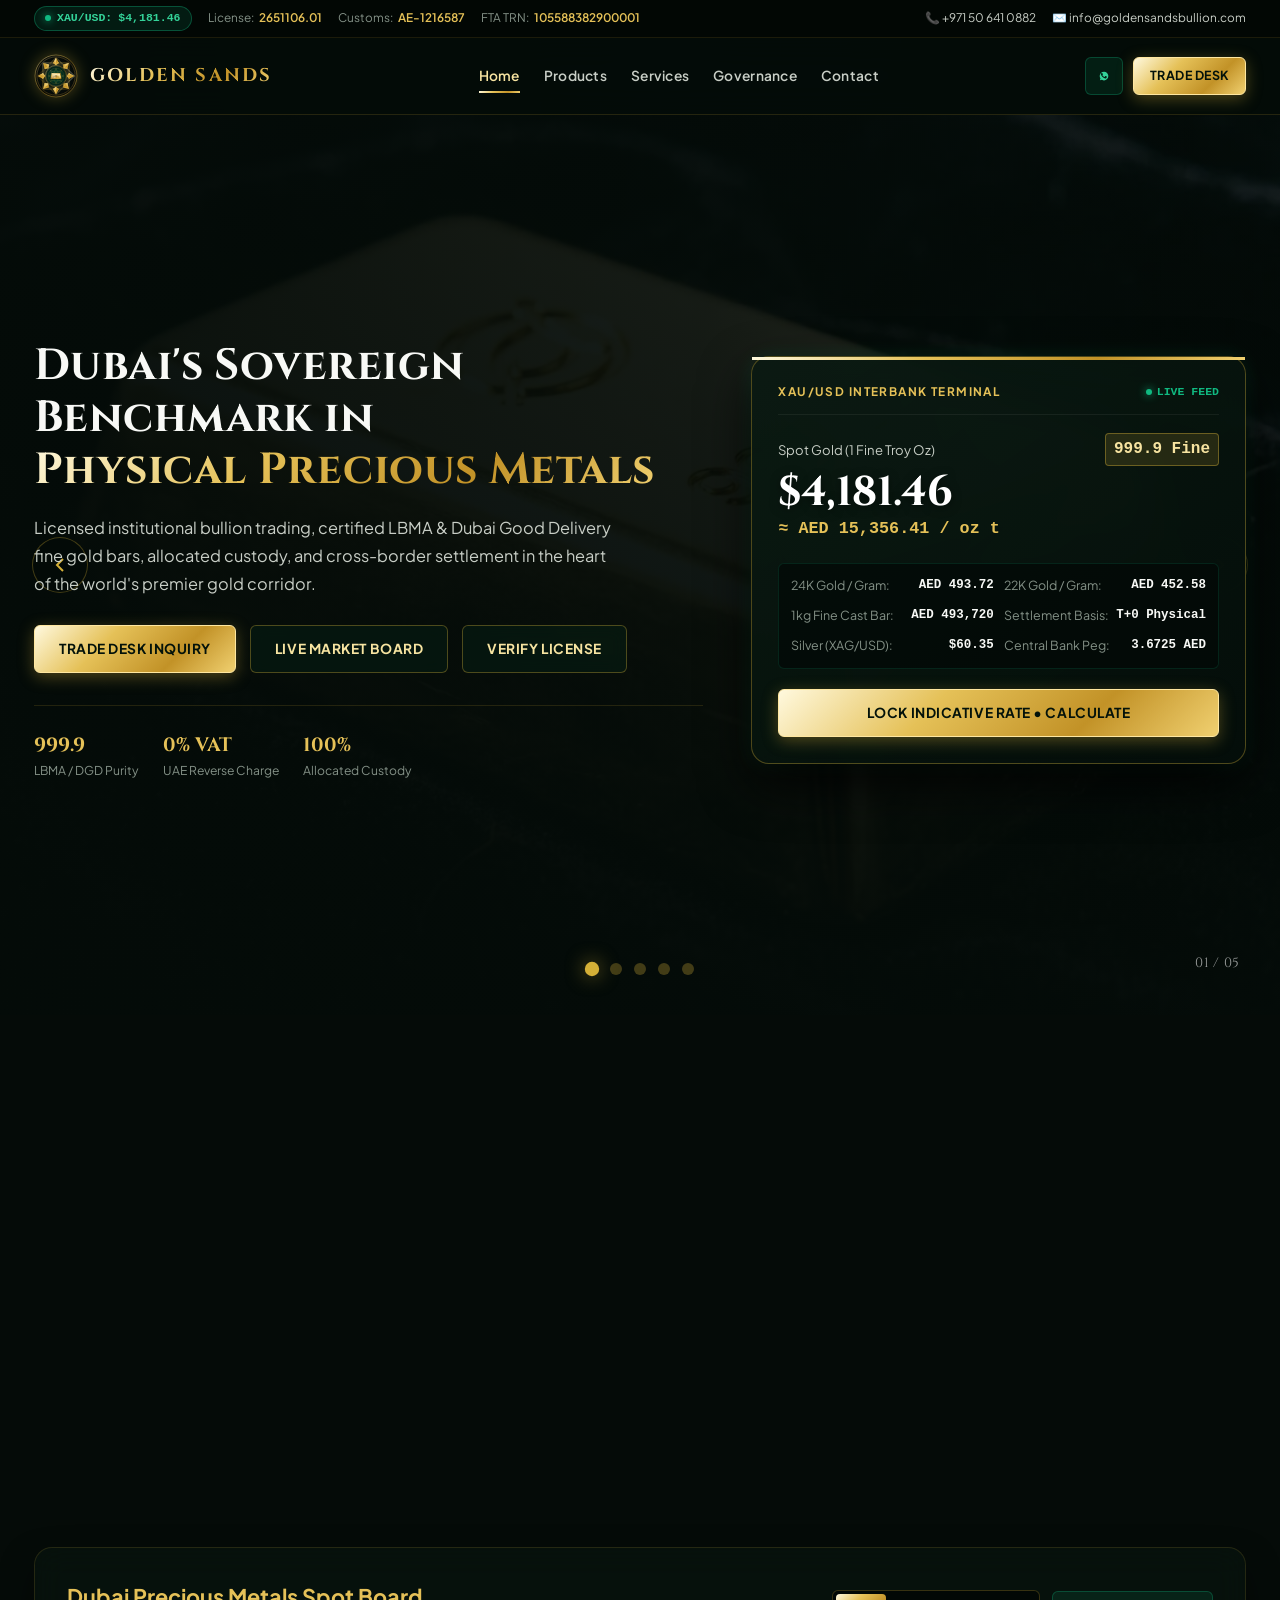
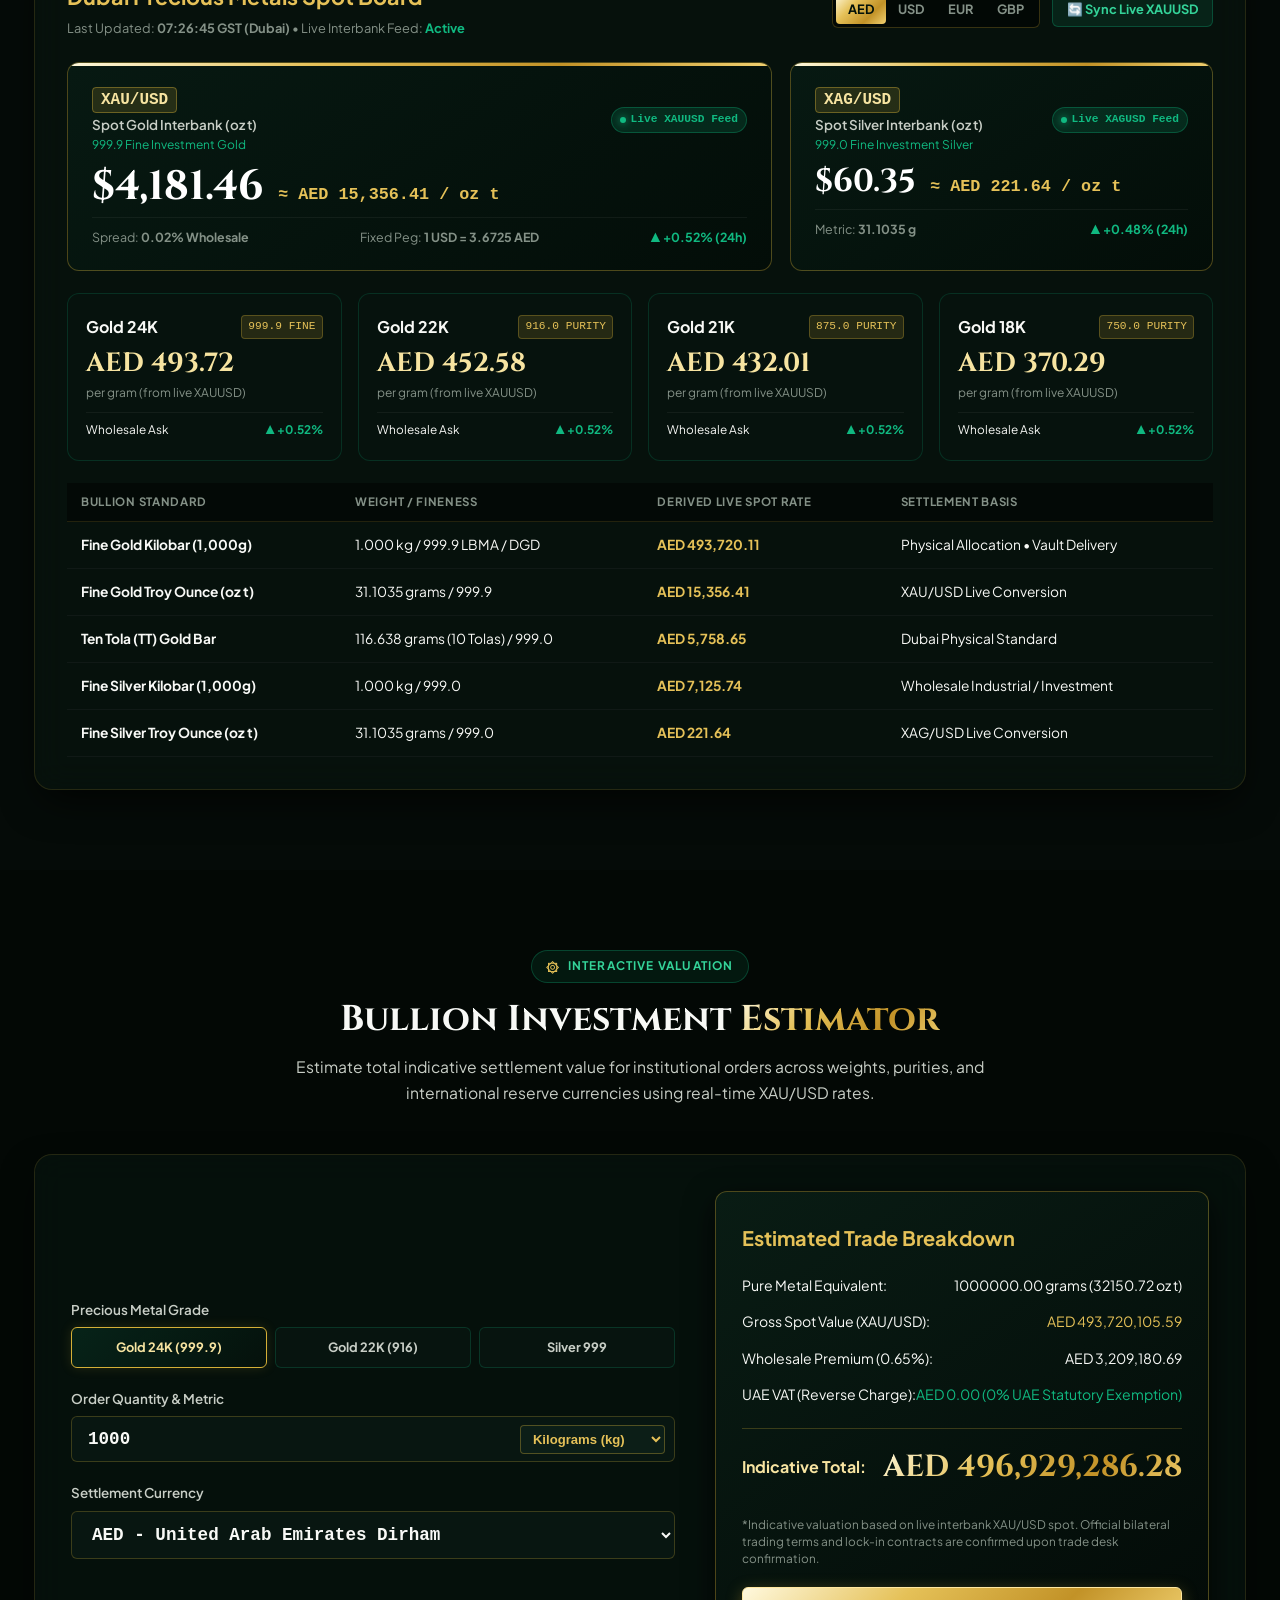
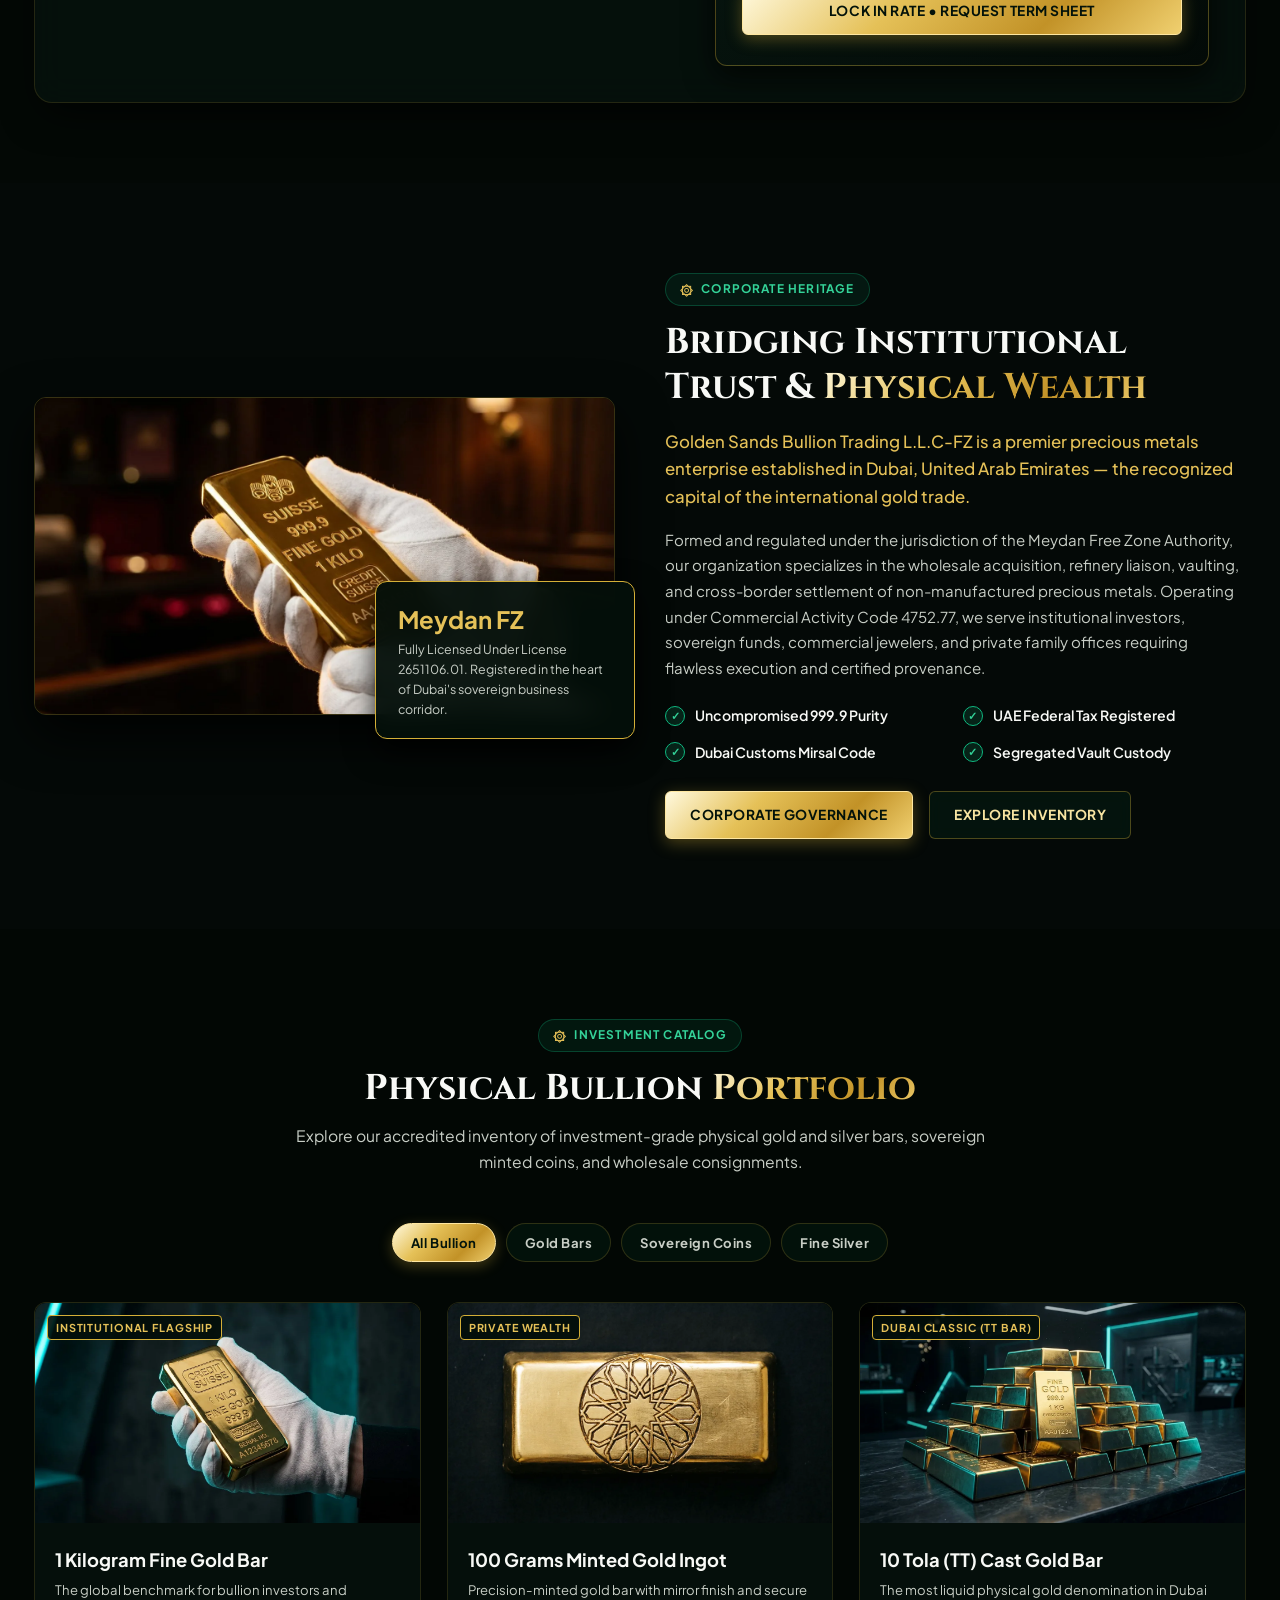
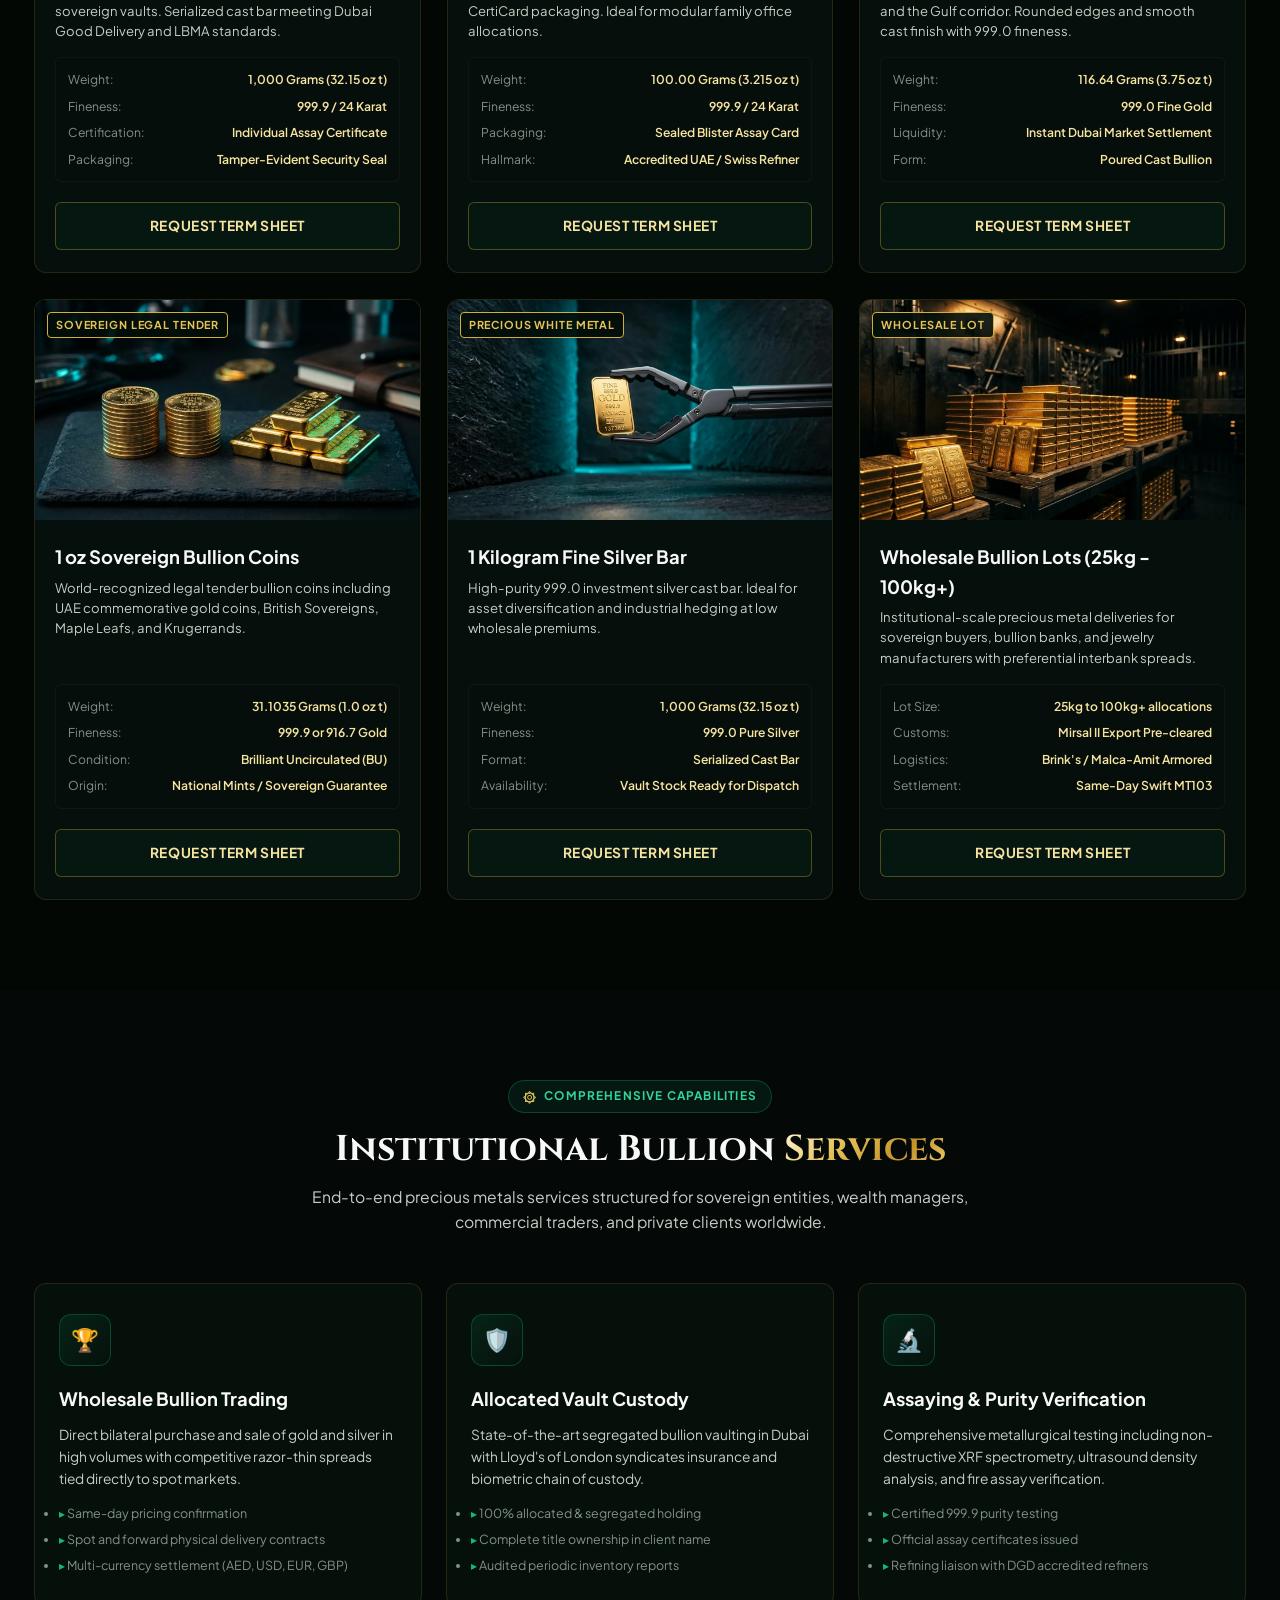
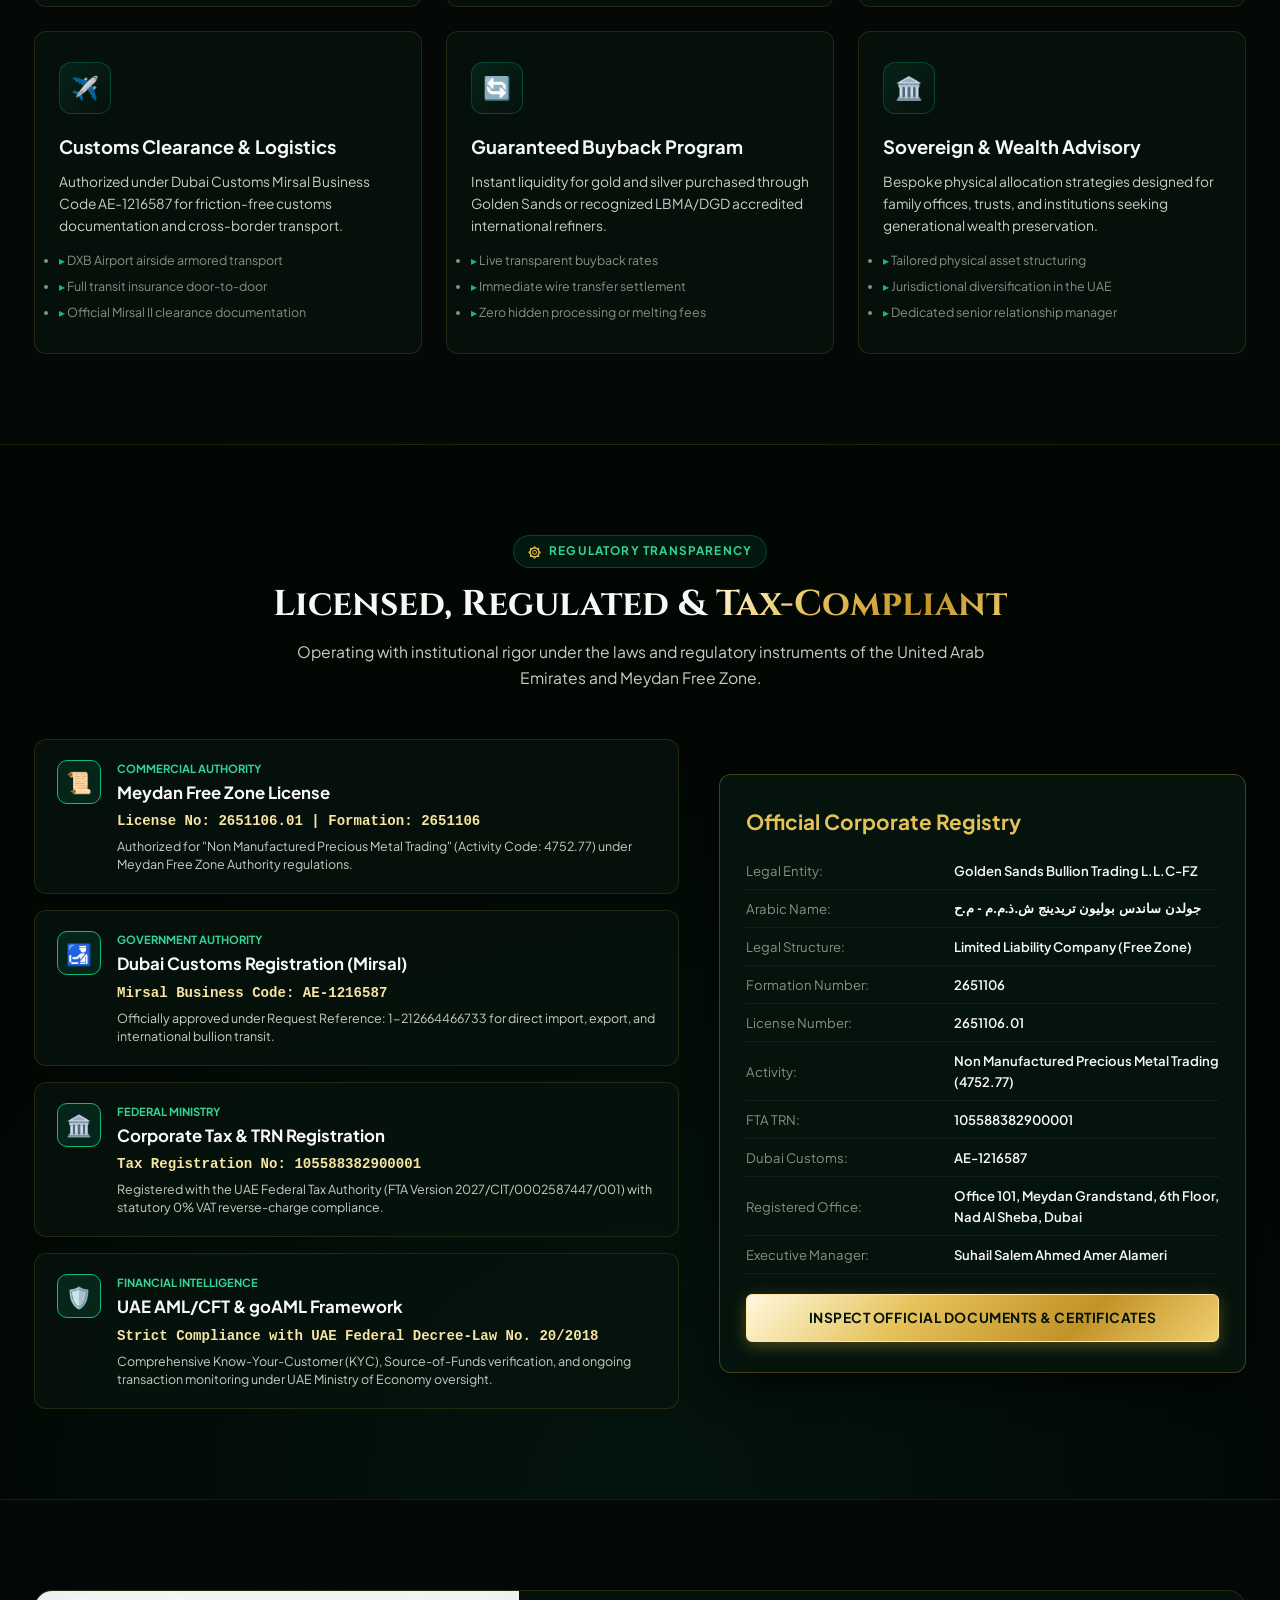
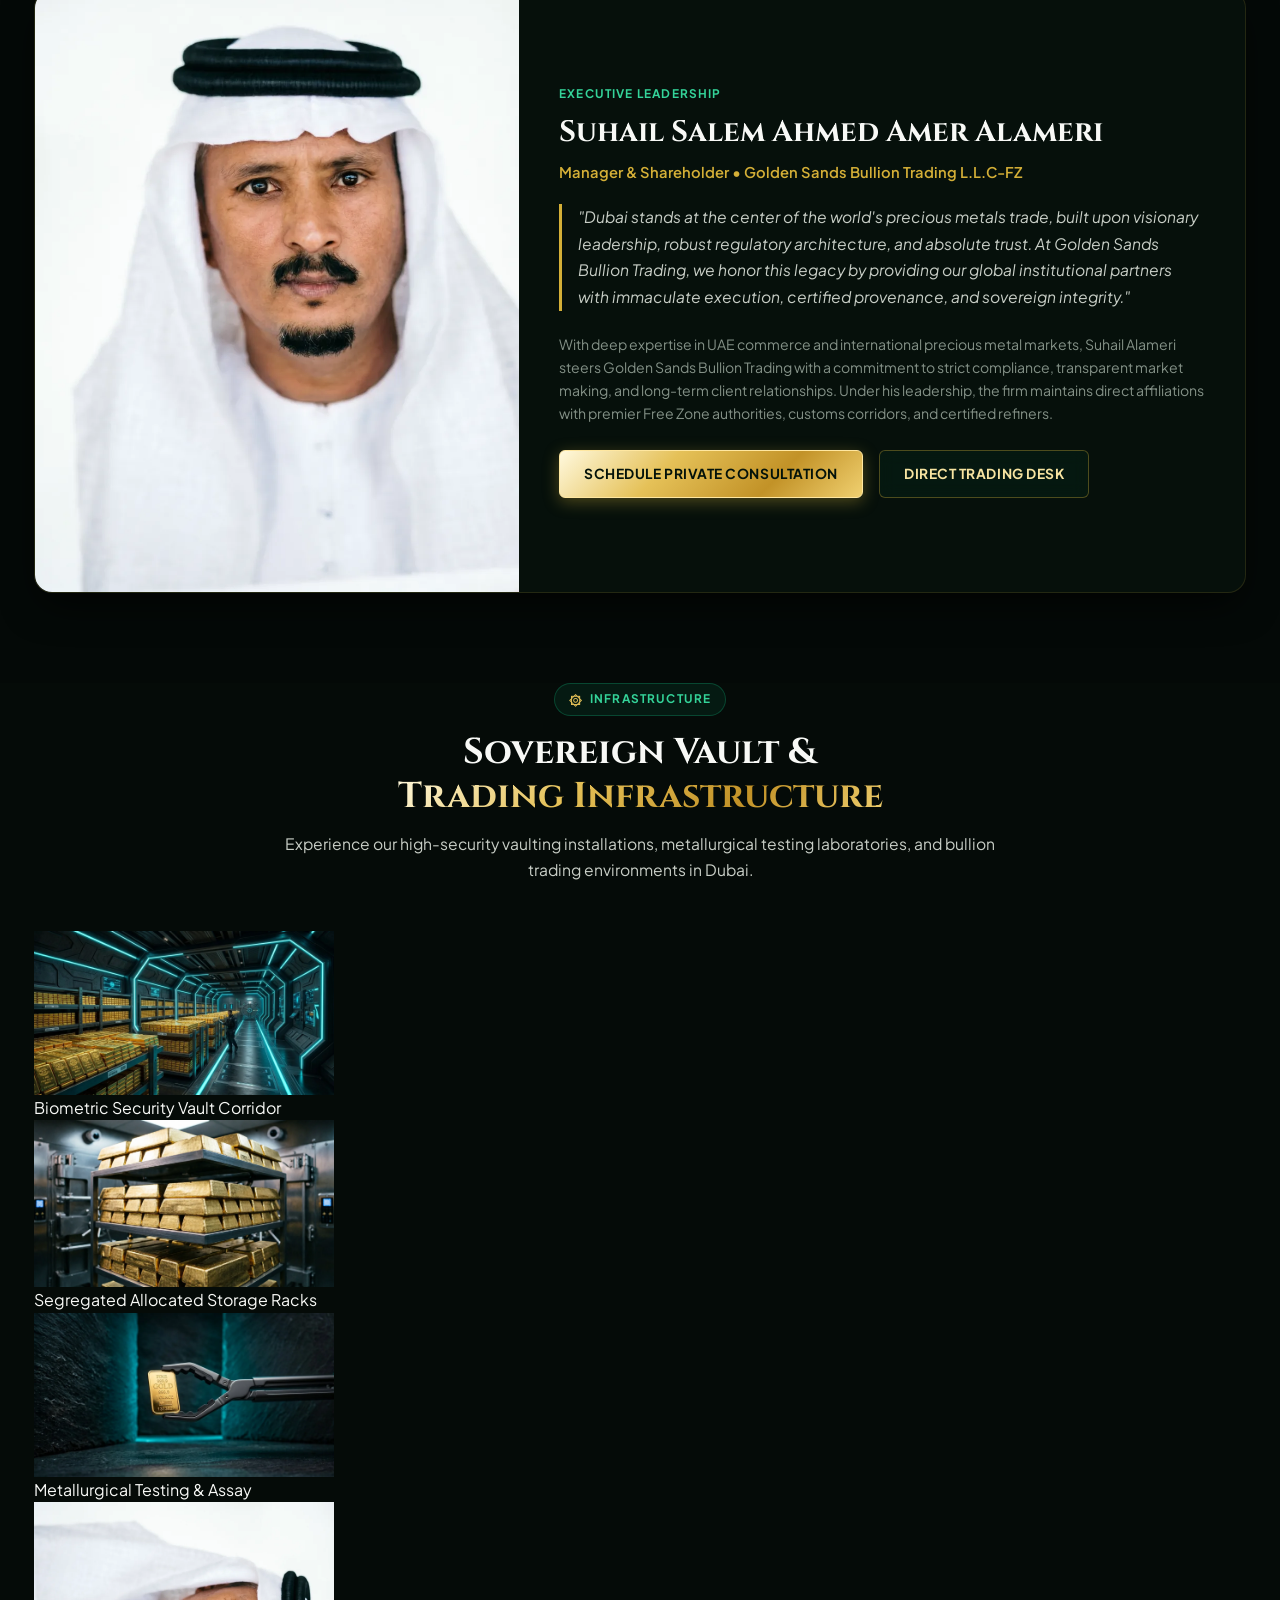
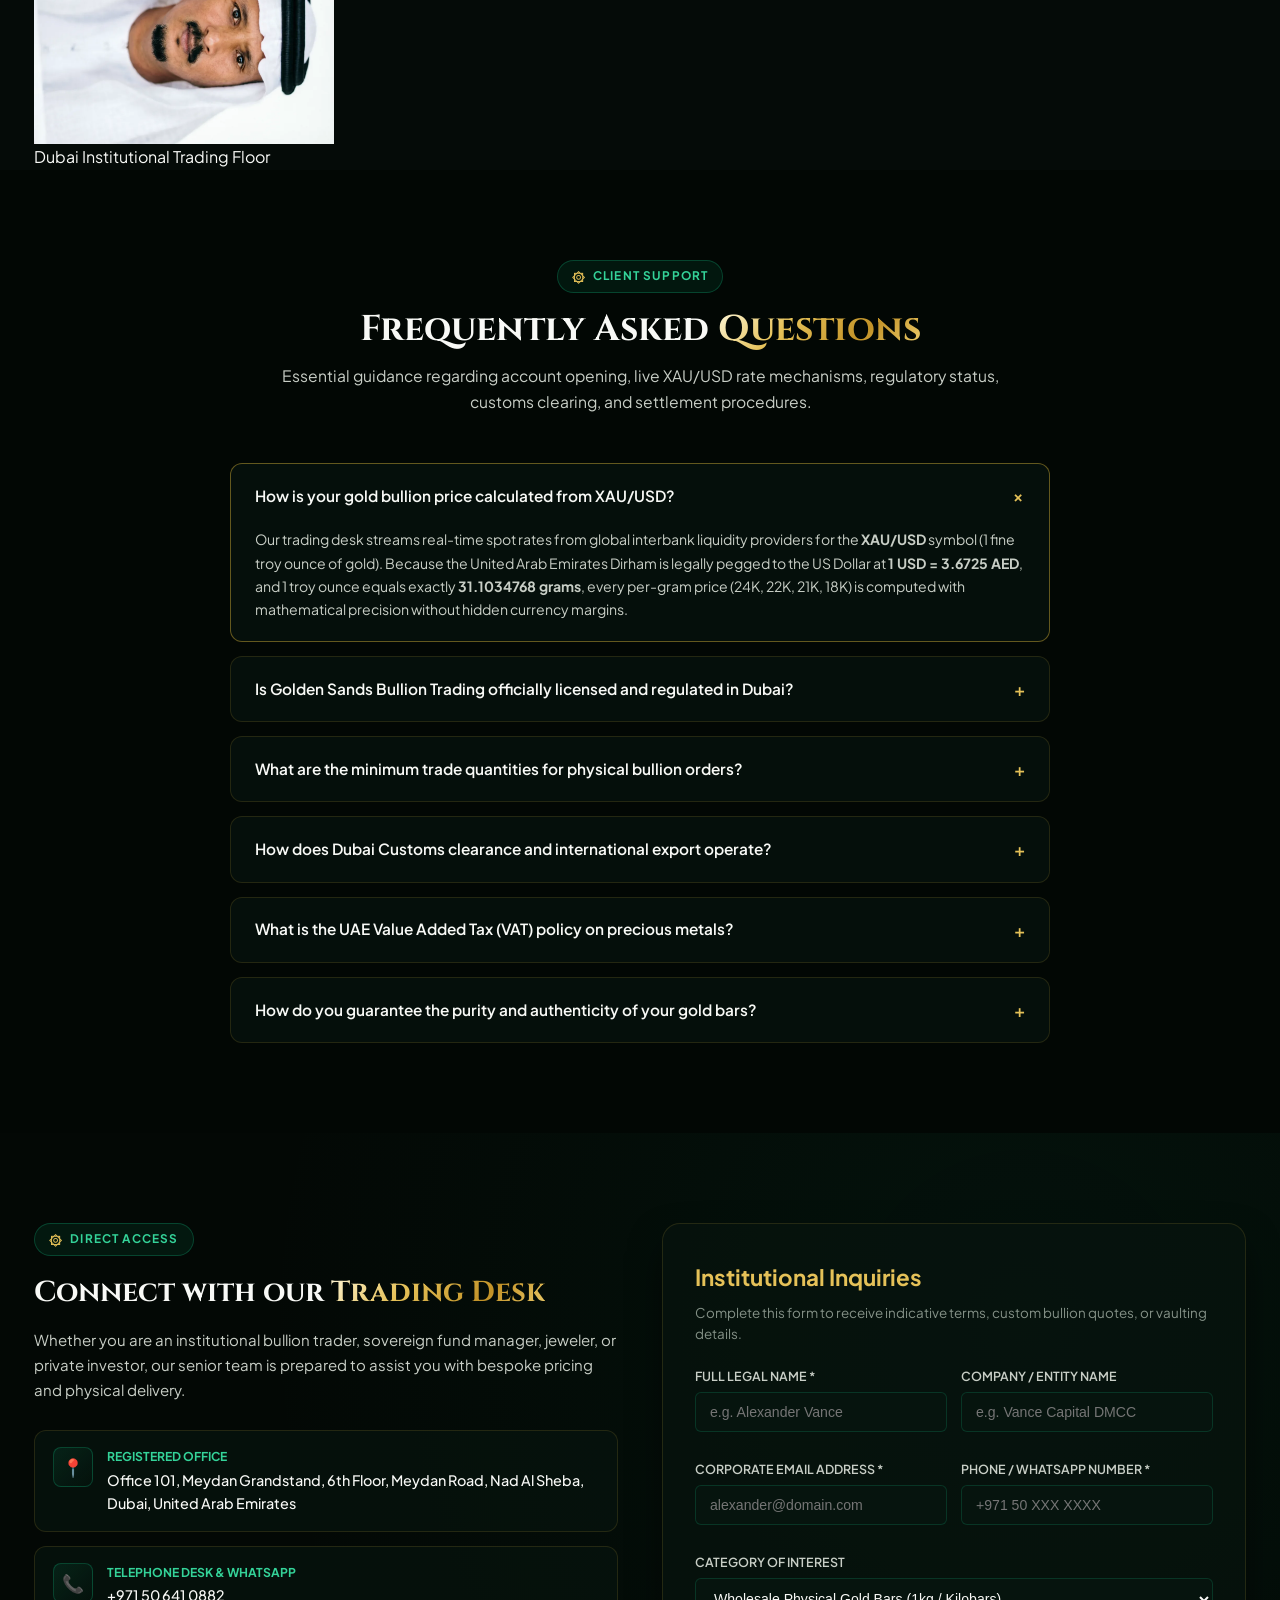
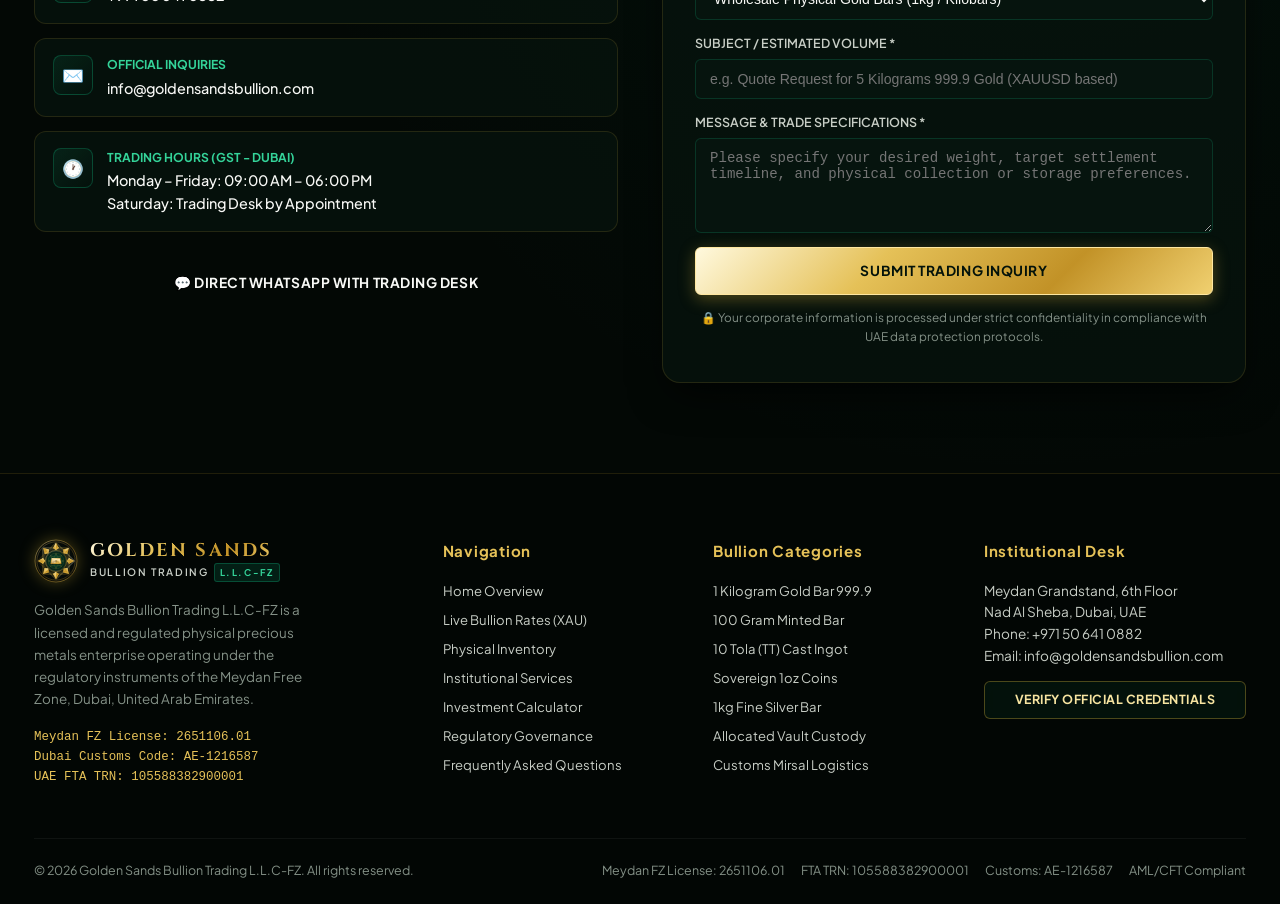
==== commit f02e4027: "fix: prevent FOUC on hero slider refresh - Added critical inline CSS for hero slider (renders before" ====
--- a/index.html
+++ b/index.html
@@ -62,7 +62,7 @@
   <link href="https://fonts.googleapis.com/css2?family=Cinzel:wght@500;600;700;800&family=Plus+Jakarta+Sans:wght@300;400;500;600;700&display=swap" rel="stylesheet" media="print" onload="this.media='all'">
 
   <!-- Critical Resource Preloads -->
-  <link rel="preload" as="image" href="./assets/images/hero-gold-bar-velvet.webp" type="image/webp">
+  <link rel="preload" as="image" href="./assets/images/hero-gold-bar-velvet.webp" type="image/webp" fetchpriority="high">
   <link rel="preload" as="image" href="./assets/images/hero-vault-racks.webp" type="image/webp">
   <link rel="preload" as="image" href="./assets/images/hero-gold-inspection.webp" type="image/webp">
   <link rel="preload" as="image" href="./assets/images/hero-dubai-skyline.webp" type="image/webp">
@@ -73,6 +73,25 @@
   <!-- Main Stylesheet -->
   <link rel="stylesheet" href="./assets/css/style.css" media="print" onload="this.media='all'">
   <noscript><link rel="stylesheet" href="./assets/css/style.css"></noscript>
+
+  <!-- Critical Inline CSS for Hero Slider (prevents FOUC) -->
+  <style>
+    .hero-slider-section{position:relative;min-height:100vh;display:flex;align-items:center;overflow:hidden;background:#040907}
+    .hero-slider{position:absolute;top:0;left:0;width:100%;height:100%;z-index:0}
+    .slide{position:absolute;top:0;left:0;width:100%;height:100%;background-size:cover;background-position:center;opacity:0;visibility:hidden;transition:opacity 1.2s cubic-bezier(.4,0,.2,1),visibility 1.2s;z-index:0}
+    .slide.active{opacity:1;visibility:visible;z-index:1}
+    .slide-overlay{position:absolute;top:0;left:0;width:100%;height:100%;background:linear-gradient(90deg,rgba(4,11,8,.95) 0%,rgba(4,11,8,.85) 55%,rgba(4,11,8,.6) 100%),linear-gradient(180deg,rgba(4,11,8,.4) 0%,rgba(4,11,8,.95) 100%);z-index:2}
+    .slider-nav{position:absolute;top:50%;transform:translateY(-50%);z-index:10;width:56px;height:56px;border-radius:50%;background:rgba(4,11,8,.85);border:1px solid rgba(212,175,55,.3);color:#d4af37;cursor:pointer;display:flex;align-items:center;justify-content:center;transition:all .2s;backdrop-filter:blur(8px)}
+    .slider-prev{left:32px}.slider-next{right:32px}
+    .slider-dots{position:absolute;bottom:40px;left:50%;transform:translateX(-50%);display:flex;gap:12px;z-index:10}
+    .dot-btn{width:12px;height:12px;border-radius:50%;border:none;background:rgba(212,175,55,.3);cursor:pointer;transition:all .2s}
+    .dot-btn.active{background:#d4af37;transform:scale(1.2);box-shadow:0 0 16px rgba(212,175,55,.6)}
+    .slide-counter{position:absolute;bottom:40px;right:40px;z-index:10;color:rgba(255,255,255,.6);font-family:var(--font-serif,Georgia,serif);font-size:.85rem;letter-spacing:.05em}
+    .hero-content-overlay{position:relative;z-index:20;width:100%;padding:60px 0 70px}
+    .hero-grid{display:grid;grid-template-columns:1.15fr .85fr;gap:48px;align-items:center}
+    @media (max-width:1100px){.hero-grid{grid-template-columns:1fr;gap:36px}}
+    @media (max-width:480px){.slider-nav{width:44px;height:44px}.slider-prev{left:12px}.slider-next{right:12px}.slider-dots{bottom:20px;gap:8px}.dot-btn{width:10px;height:10px}.slide-counter{bottom:20px;right:16px;font-size:.75rem}}
+  </style>
 
   <!-- JSON-LD Structured Data: Organization & FinancialService -->
   <script type="application/ld+json">
@@ -325,6 +344,19 @@
           </div>
         </div>
 
+        <!-- Immediate slide activation (before JS loads) -->
+        <script>
+          // Ensure first slide is active immediately (FOUC prevention)
+          document.querySelectorAll('.slide').forEach((s, i) => {
+            s.style.opacity = i === 0 ? '1' : '0';
+            s.style.visibility = i === 0 ? 'visible' : 'hidden';
+          });
+          document.querySelectorAll('.dot-btn').forEach((d, i) => {
+            d.classList.toggle('active', i === 0);
+            d.setAttribute('aria-selected', i === 0);
+          });
+        </script>
+
         <!-- Hero Content Overlay -->
         <div class="hero-content-overlay">
           <div class="container hero-grid">
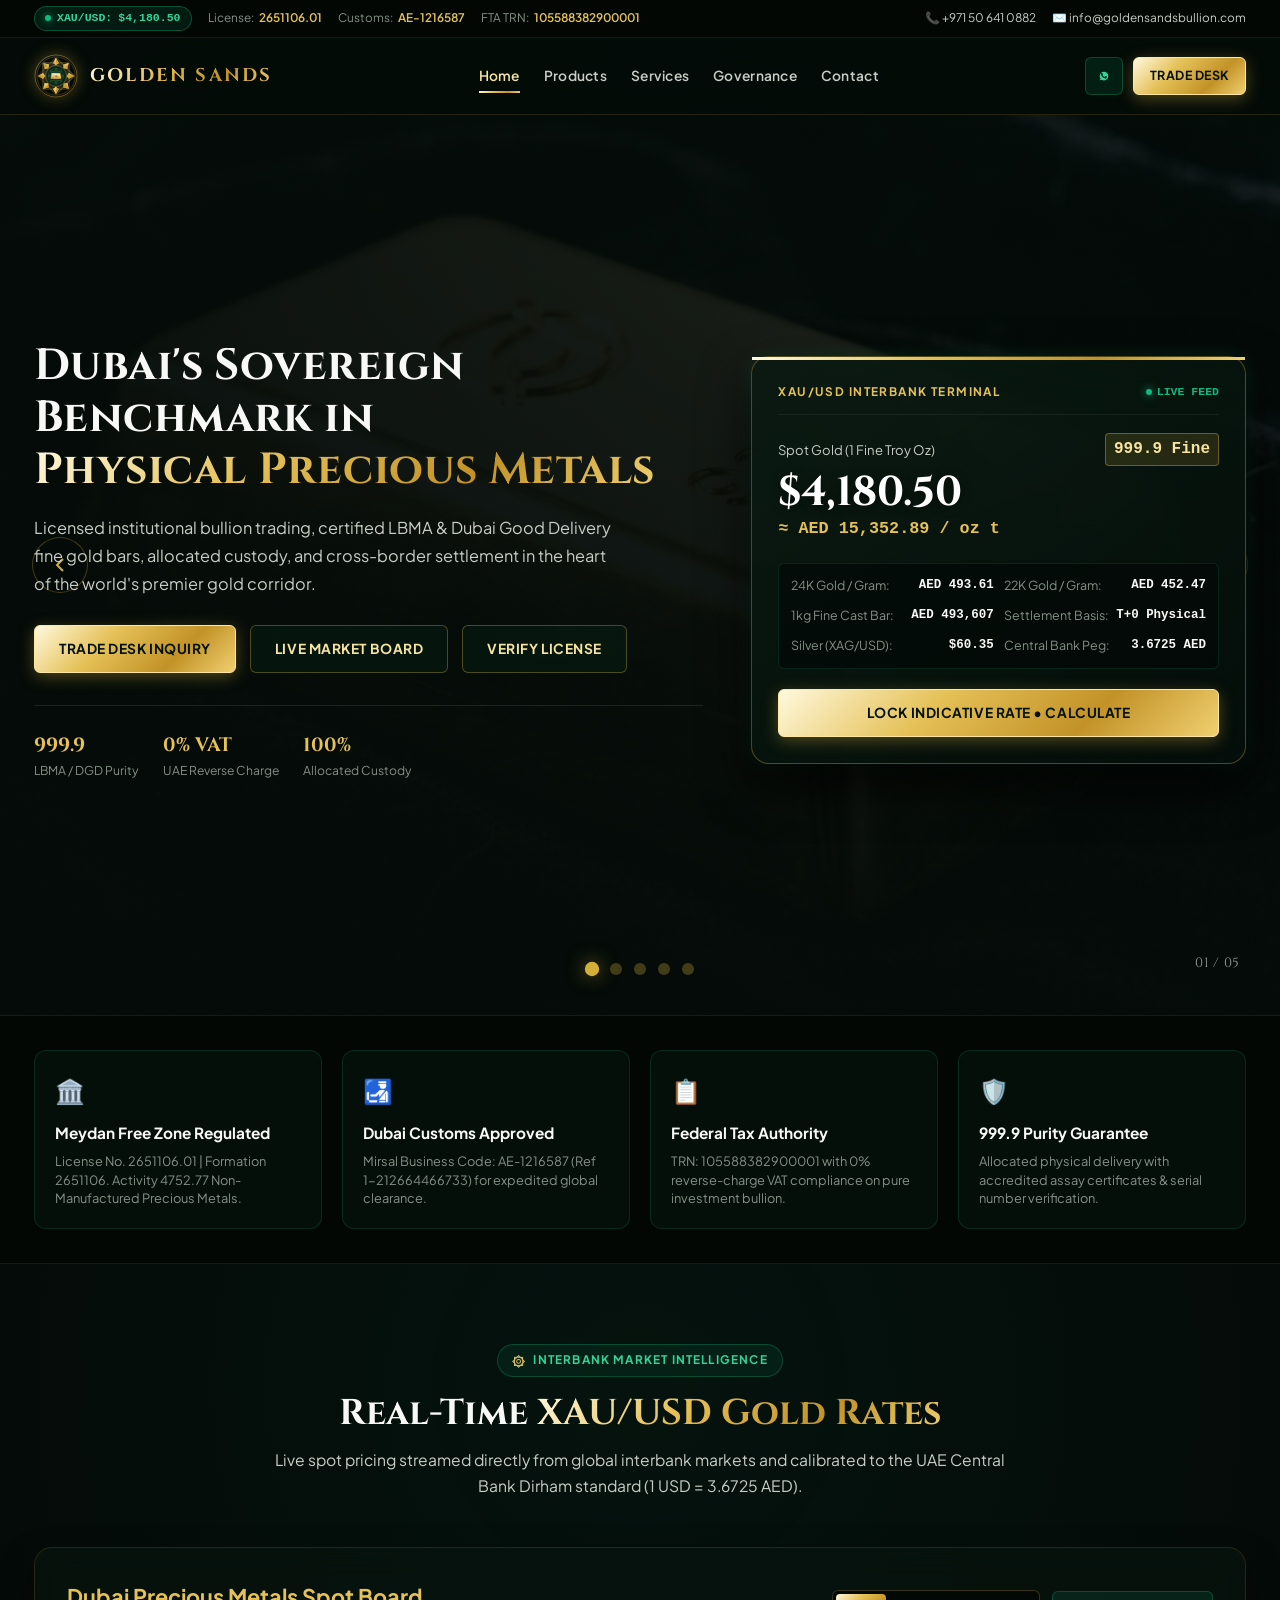
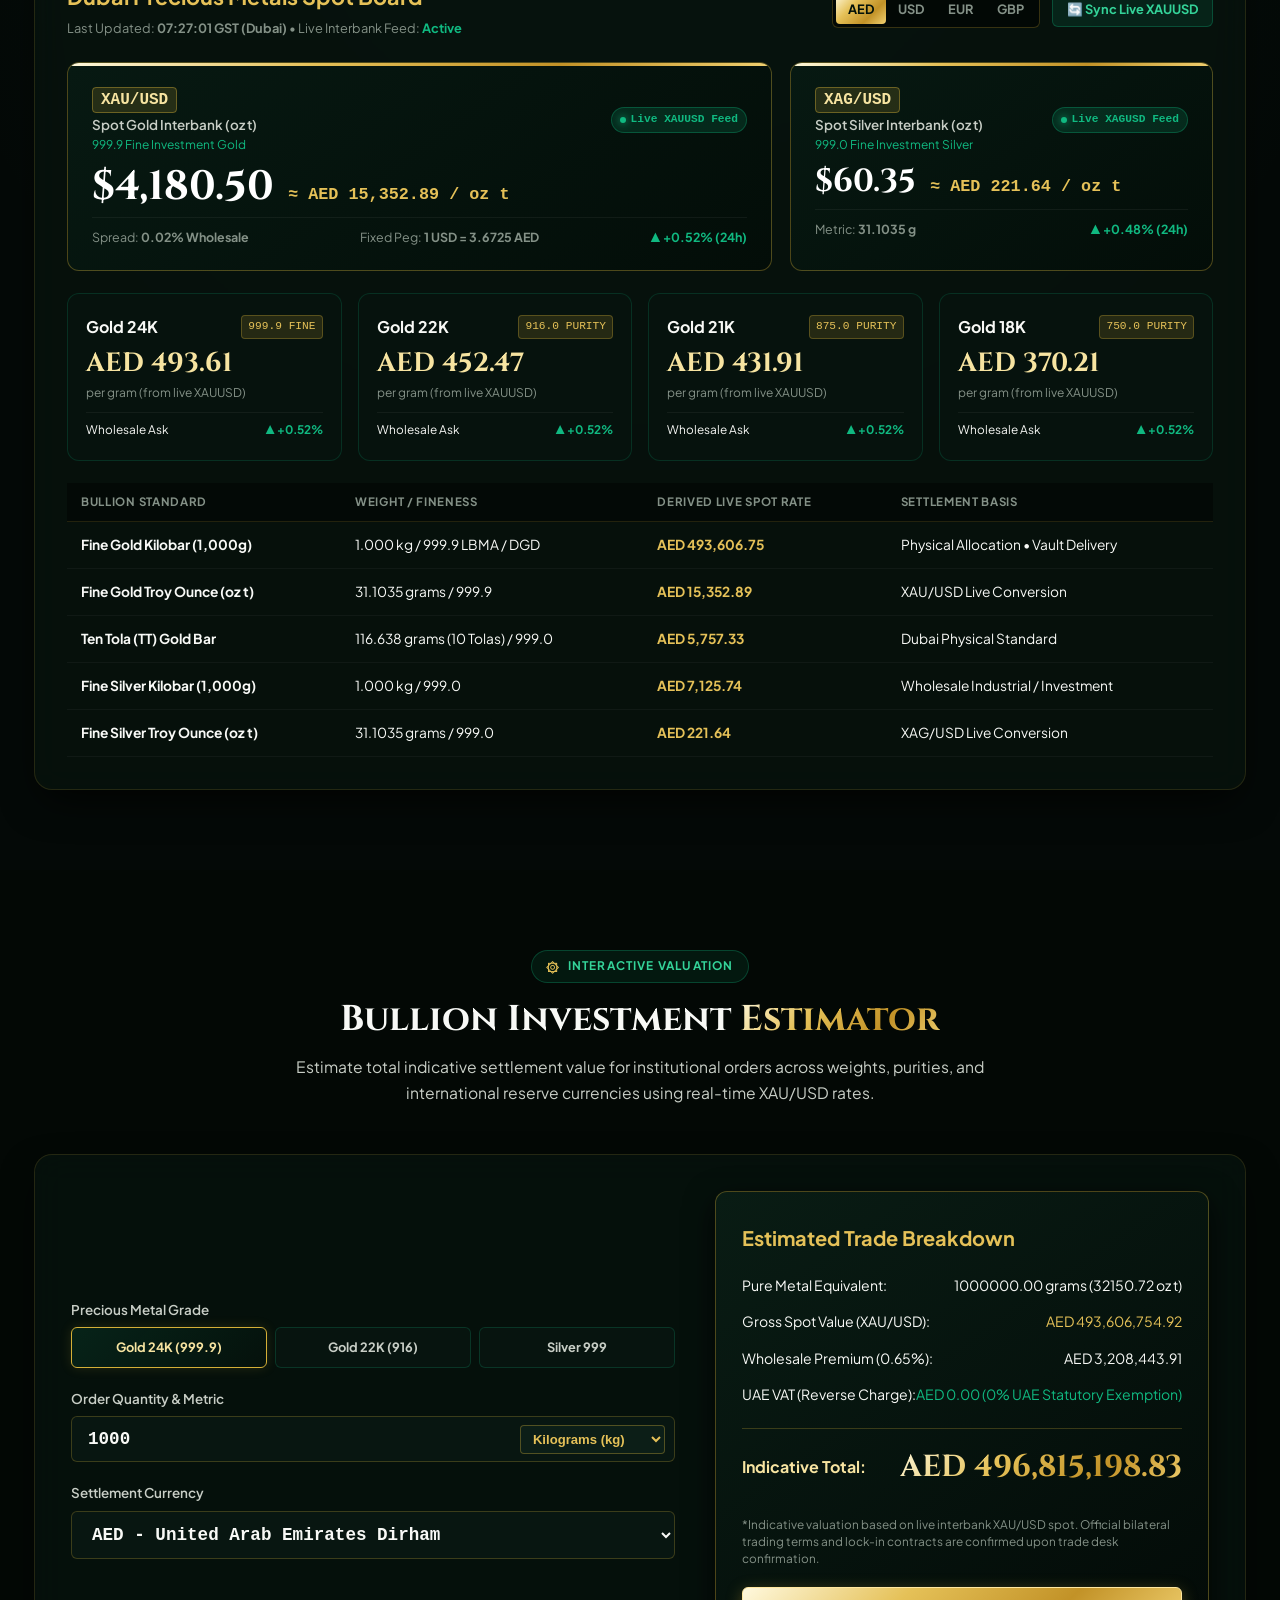
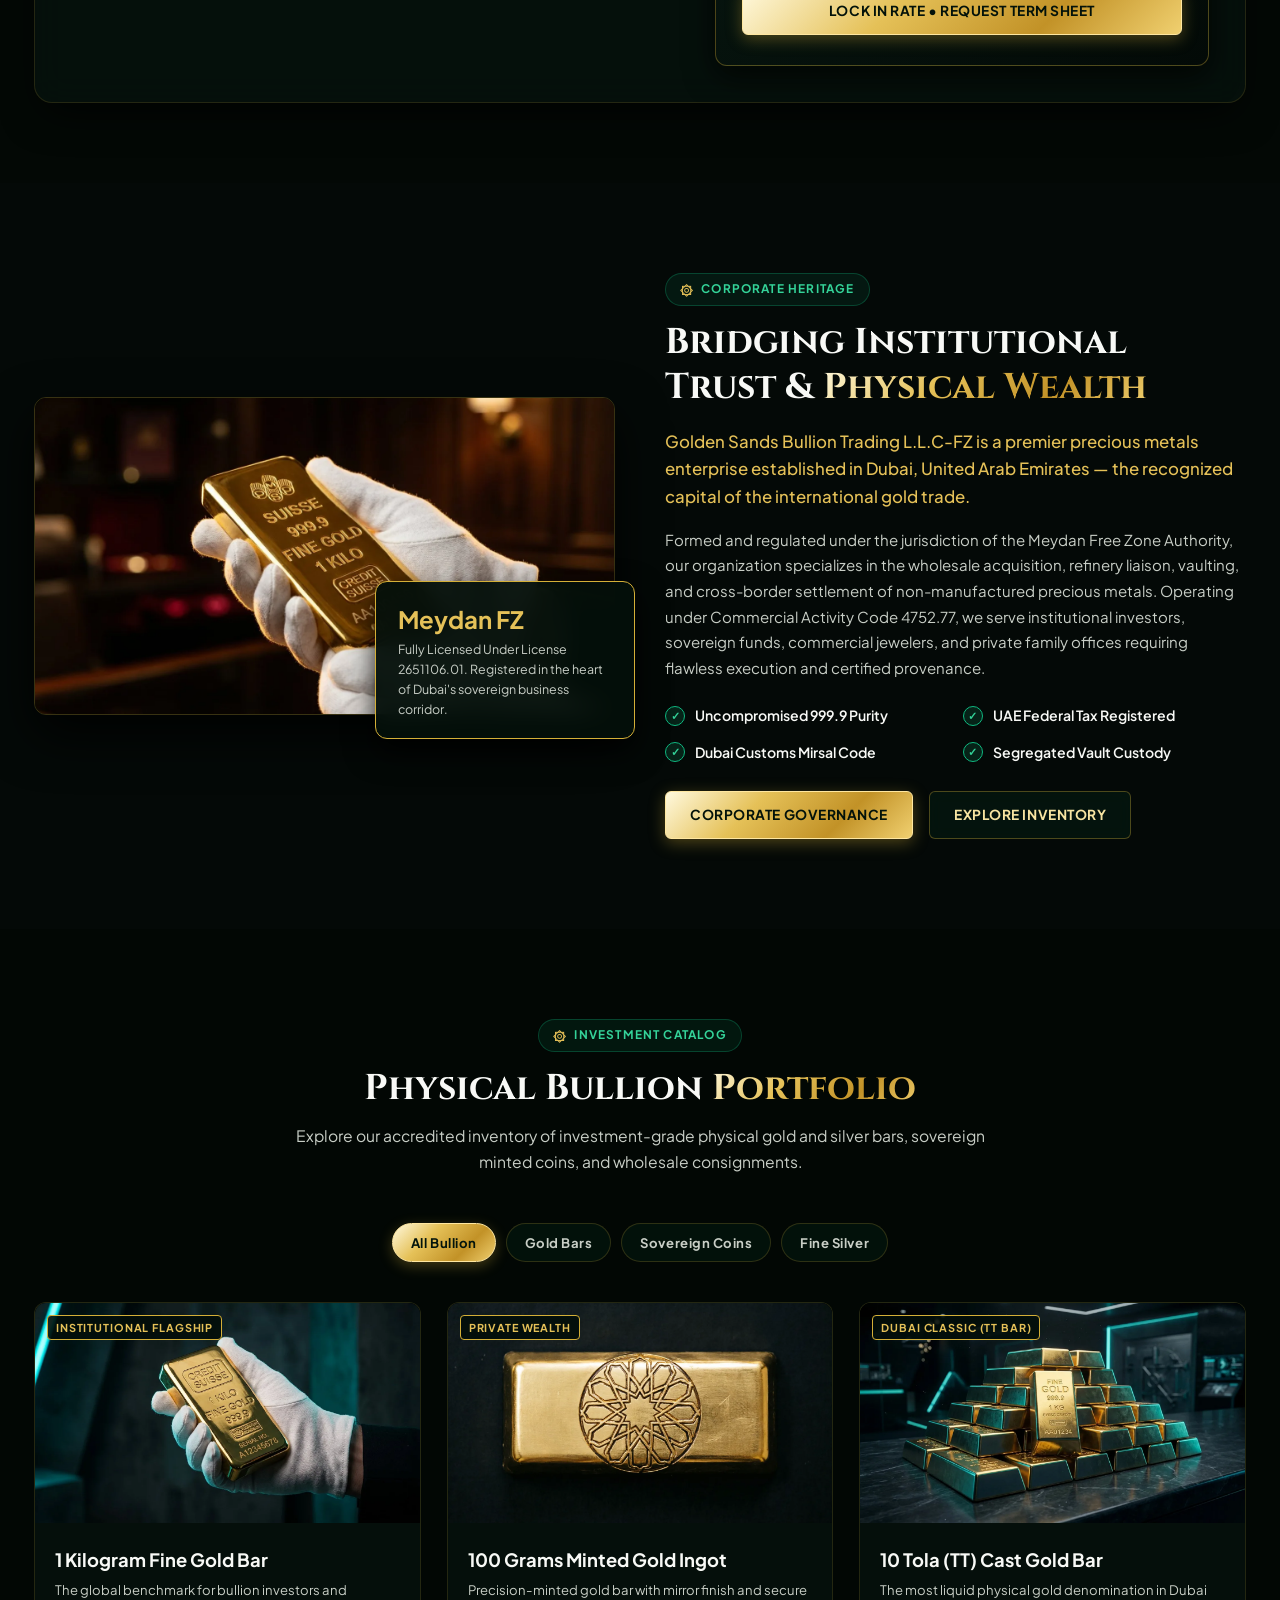
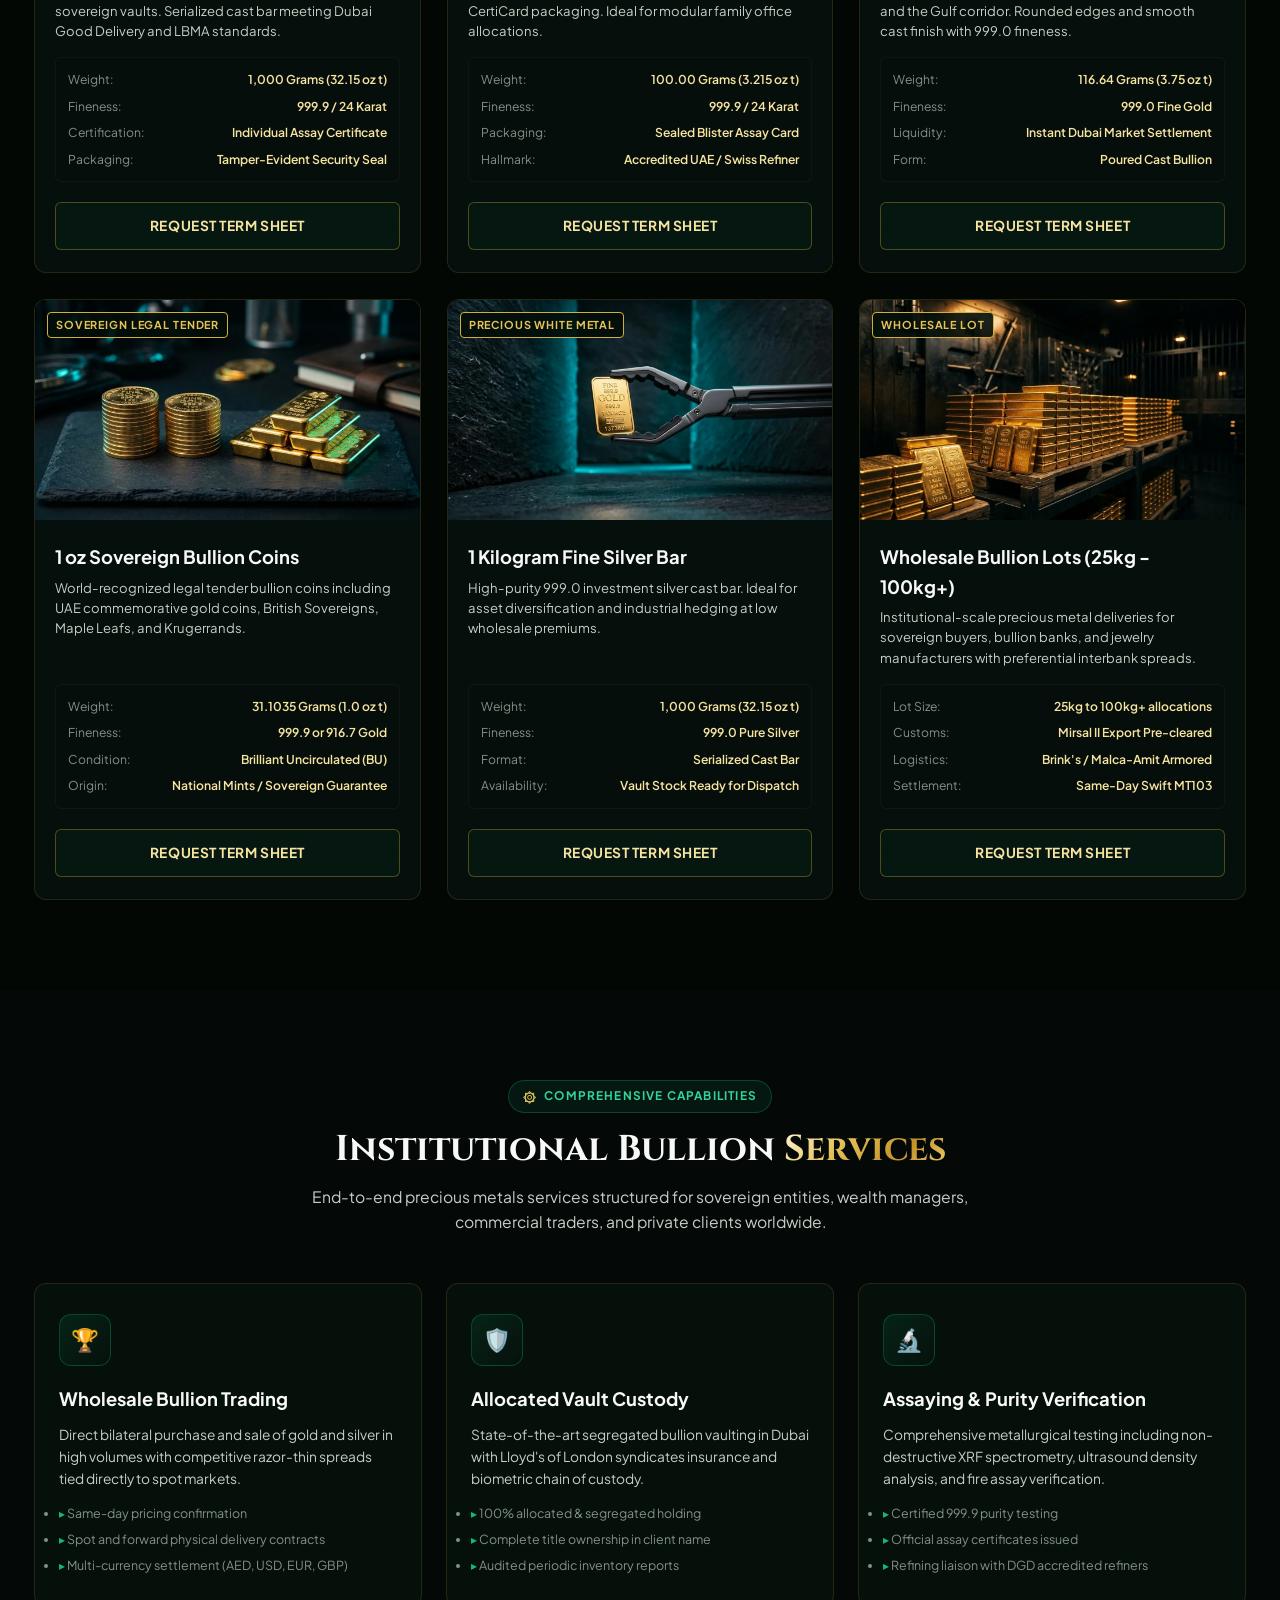
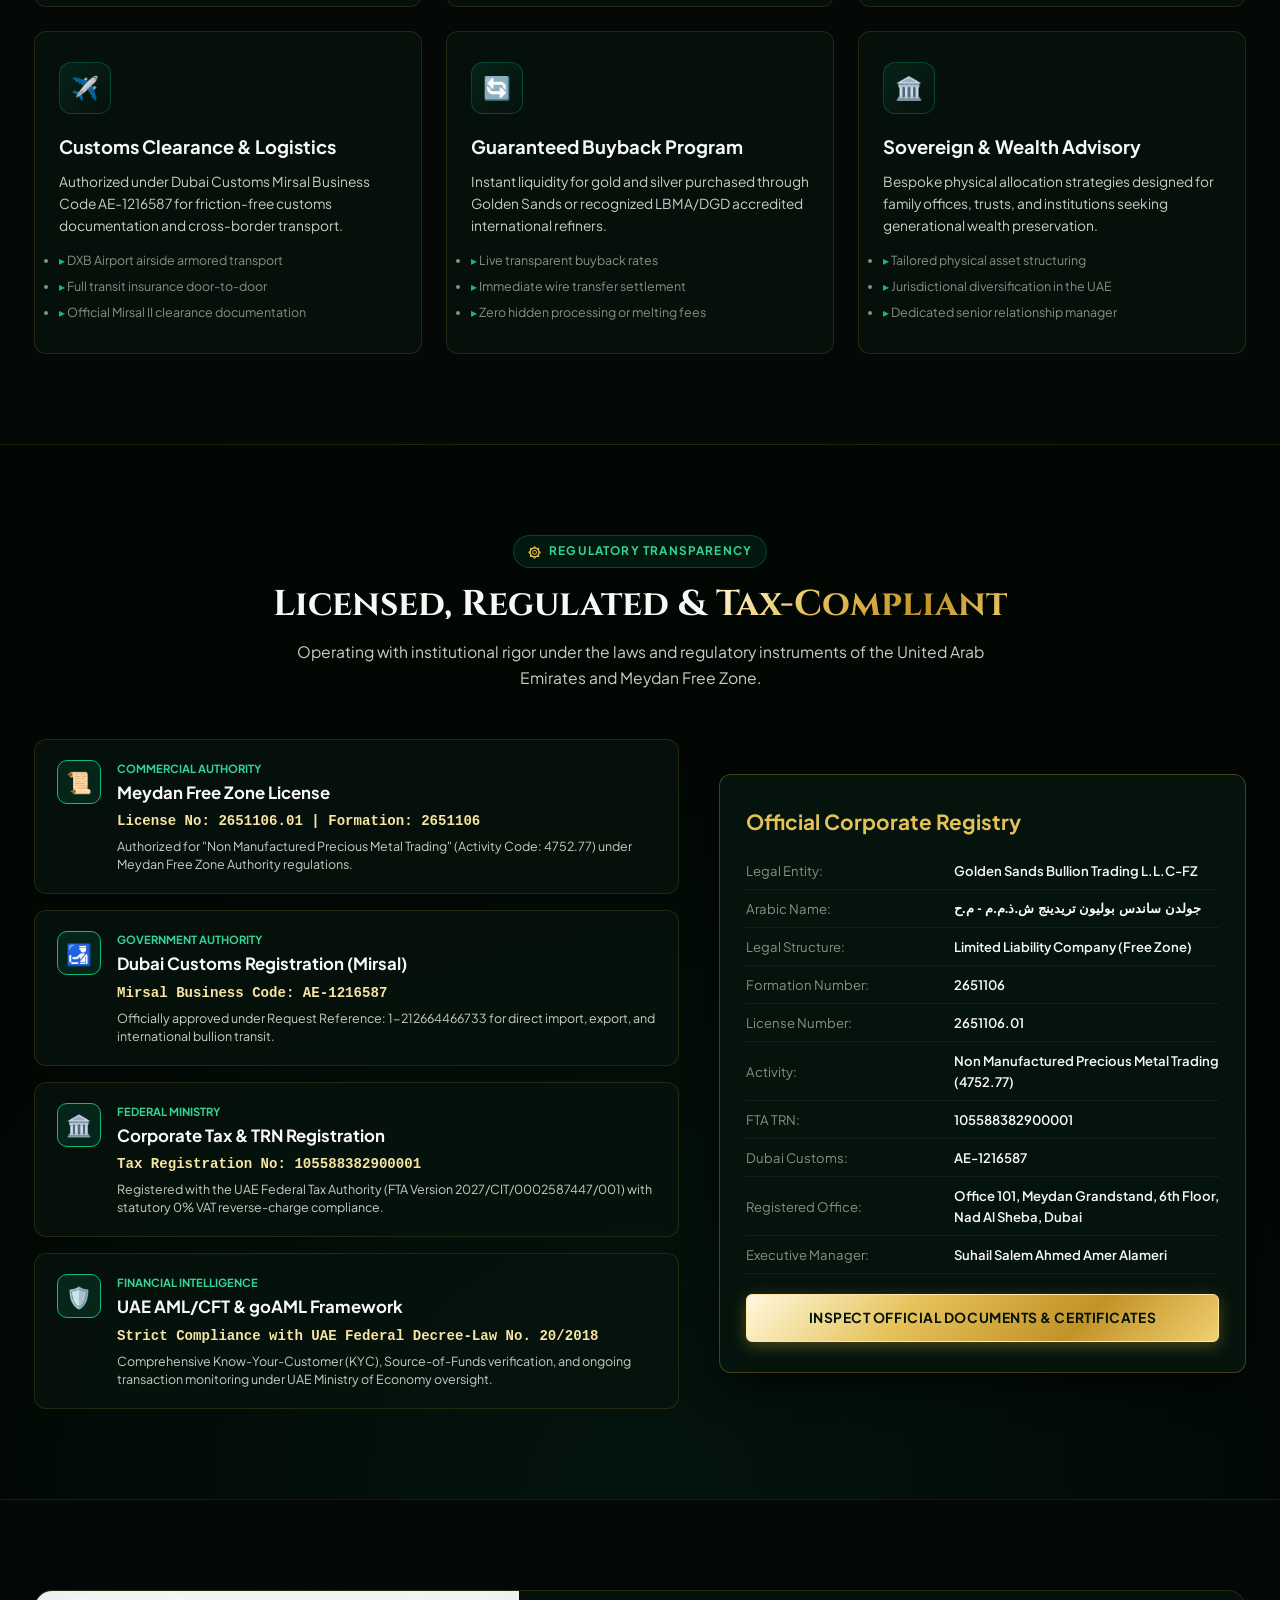
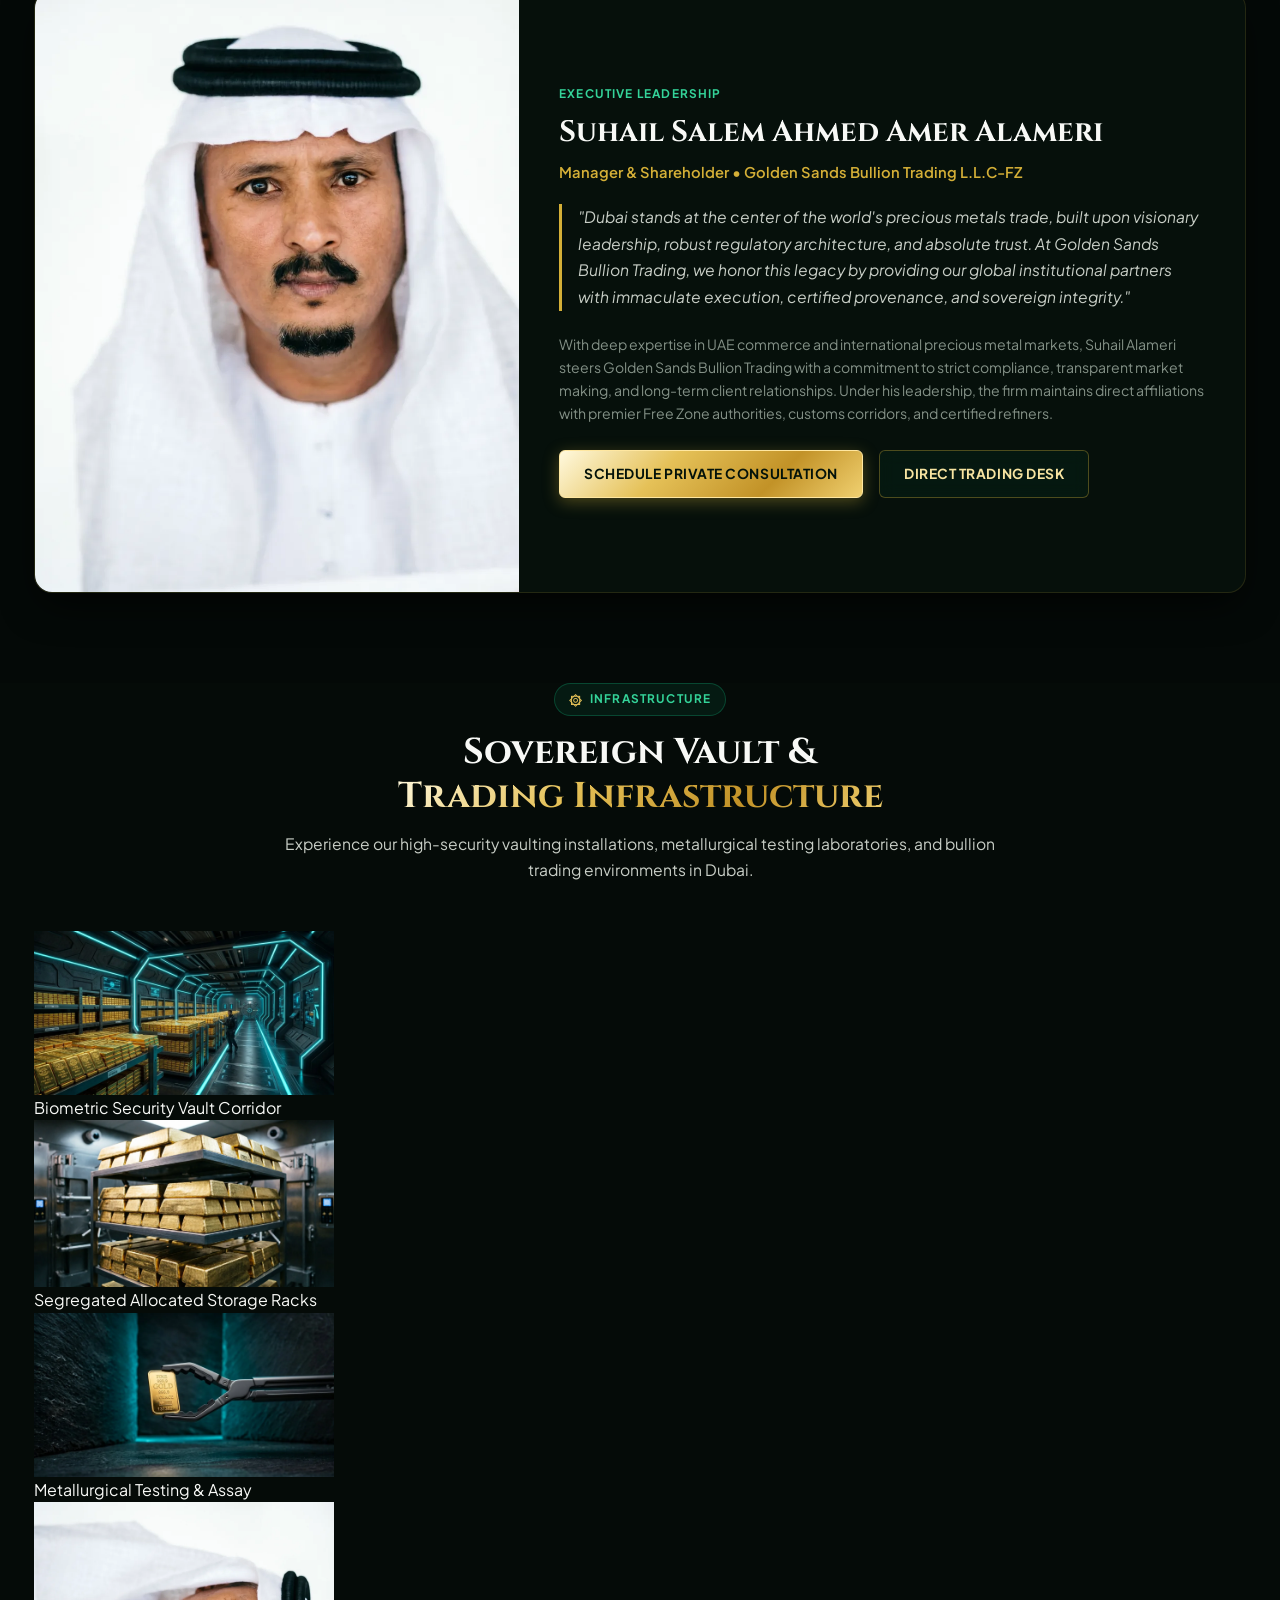
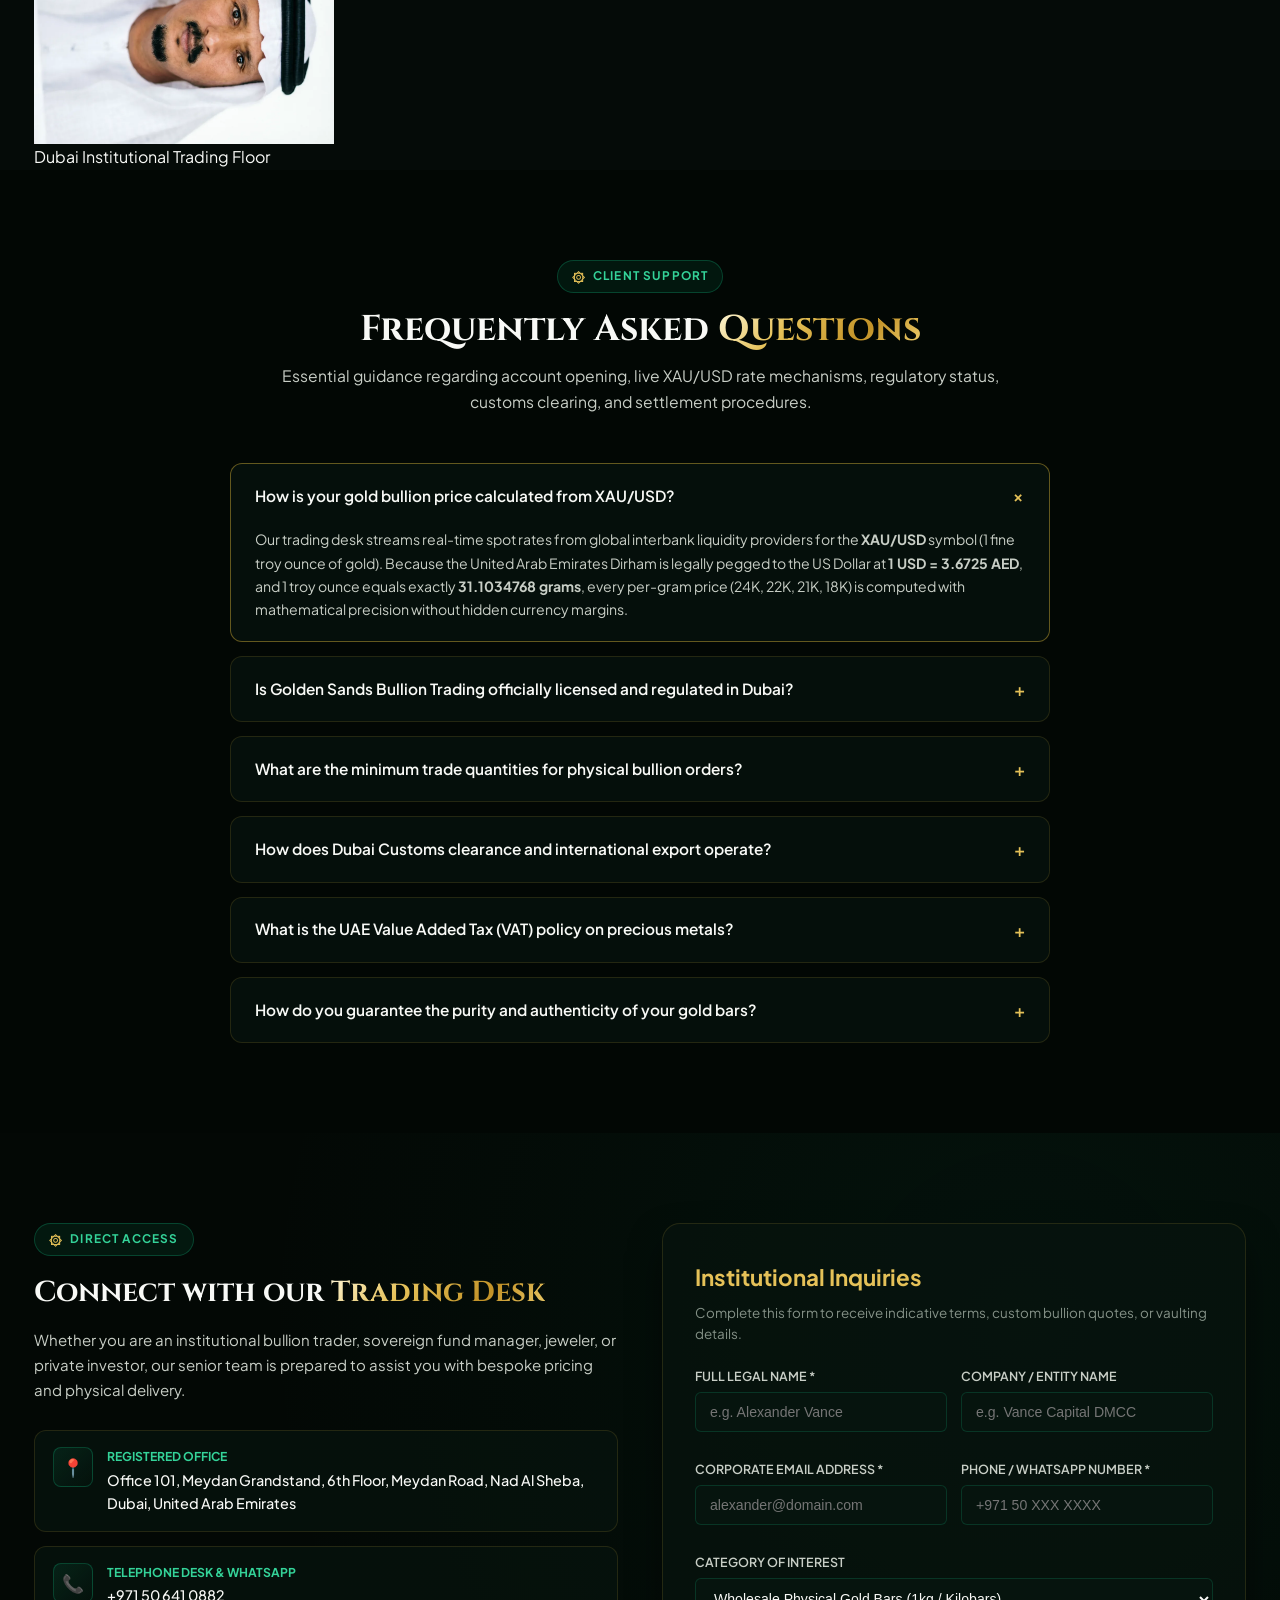
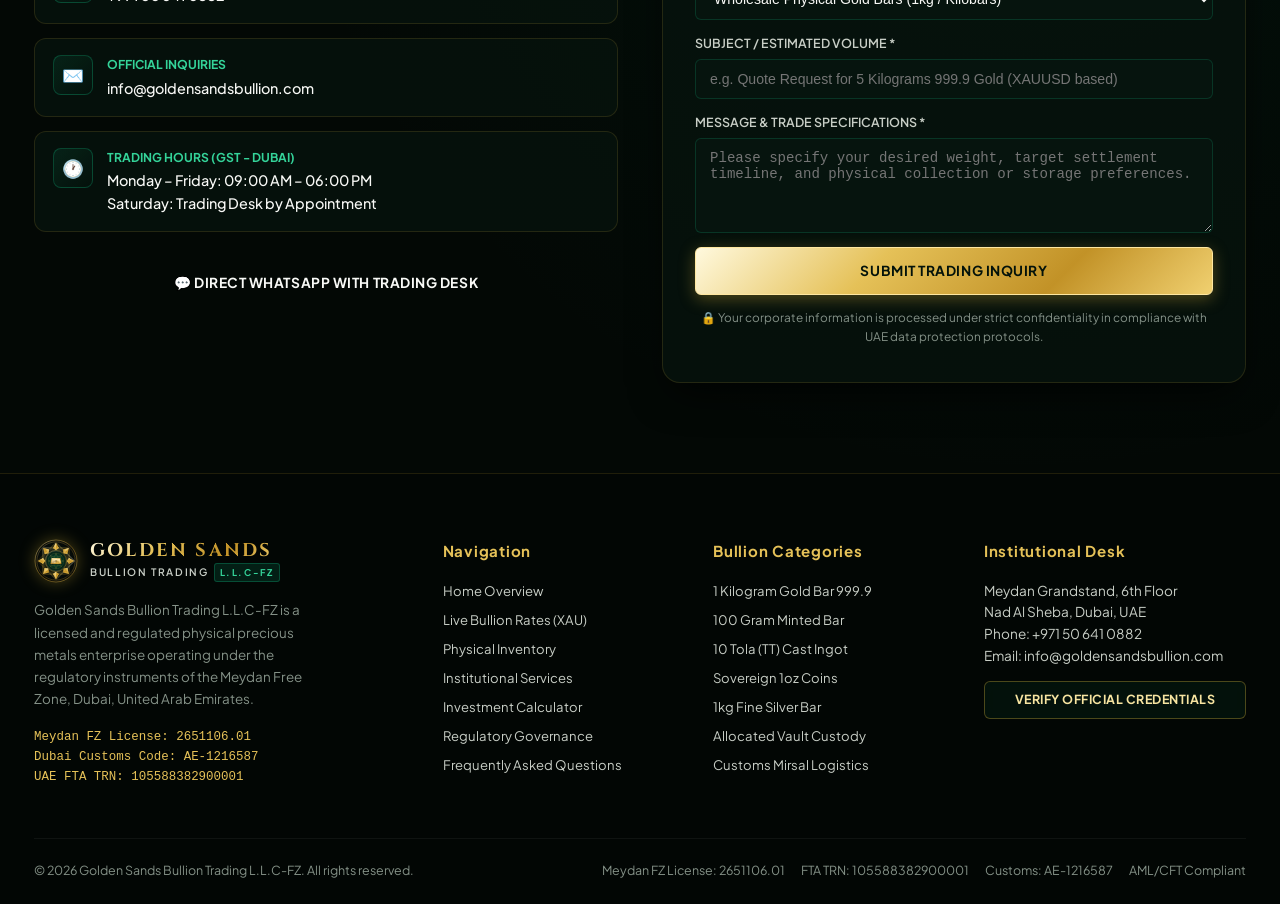
==== commit 955445c1: "chore: remove Install PWA buttons from header and footer - Removed Install button from header nav-ac" ====
--- a/index.html
+++ b/index.html
@@ -275,9 +275,6 @@
 
       <!-- Header Action CTAs (Balanced, Compact, Zero Overflow) -->
       <div class="nav-actions">
-        <button type="button" class="install-pwa-btn" aria-label="Install App on Device">
-          <span>📲 Install</span>
-        </button>
         <a href="https://wa.me/971506410882?text=Hello%20Golden%20Sands%20Bullion,%20I%20would%20like%20to%20inquire%20about%20physical%20precious%20metals%20trading." class="nav-icon-btn" target="_blank" rel="noopener noreferrer" aria-label="WhatsApp Trading Desk" title="WhatsApp Trading Desk">
           <svg width="18" height="18" viewBox="0 0 24 24" fill="currentColor"><path d="M12.031 6.172c-3.181 0-5.767 2.586-5.768 5.766-.001 1.298.38 2.27 1.019 3.287l-.711 2.598 2.664-.699c.97.544 1.777.785 2.796.785 3.183 0 5.767-2.586 5.767-5.766 0-3.18-2.584-5.771-5.767-5.771zm3.392 8.234c-.143.402-.83.743-1.144.787-.312.045-.715.064-2.316-.599-1.928-.797-3.17-2.766-3.266-2.894-.096-.128-.778-1.034-.778-1.972 0-.938.491-1.399.666-1.591.176-.192.383-.24.512-.24.128 0 .256.002.368.008.117.006.275-.045.431.33.16.384.544 1.327.592 1.423.048.096.08.208.016.336-.064.128-.096.208-.192.32-.096.112-.202.25-.288.336-.096.096-.196.2-.084.392.112.192.497.82 1.066 1.327.734.654 1.353.856 1.545.952.192.096.304.08.416-.048.112-.128.48-1.121.608-1.281.128-.16.256-.134.432-.069.176.065 1.12.528 1.312.624.192.096.32.144.368.224.048.08.048.464-.096.866z"/></svg>
         </a>
@@ -1611,18 +1608,15 @@
         <div class="footer-col">
           <h4>Institutional Desk</h4>
           <p style="font-size: 0.85rem; color: var(--text-secondary); margin-bottom: 14px;">
-            Meydan Grandstand, 6th Floor<br>
-            Nad Al Sheba, Dubai, UAE<br>
-            Phone: +971 50 641 0882<br>
-            Email: info@goldensandsbullion.com
-          </p>
-          <button type="button" class="install-pwa-btn" style="width: 100%; justify-content: center; margin-bottom: 12px;">
-            <span>📲 Install Mobile &amp; Desktop App</span>
-          </button>
-          <button type="button" class="btn btn-secondary btn-sm open-verify-modal" style="width: 100%;">
-            <span>Verify Official Credentials</span>
-          </button>
-        </div>
+                      Meydan Grandstand, 6th Floor<br>
+                      Nad Al Sheba, Dubai, UAE<br>
+                      Phone: +971 50 641 0882<br>
+                      Email: info@goldensandsbullion.com
+                    </p>
+                    <button type="button" class="btn btn-secondary btn-sm open-verify-modal" style="width: 100%;">
+                      <span>Verify Official Credentials</span>
+                    </button>
+                  </div>
       </div>
 
       <!-- Footer Bottom Copyright & Legal -->
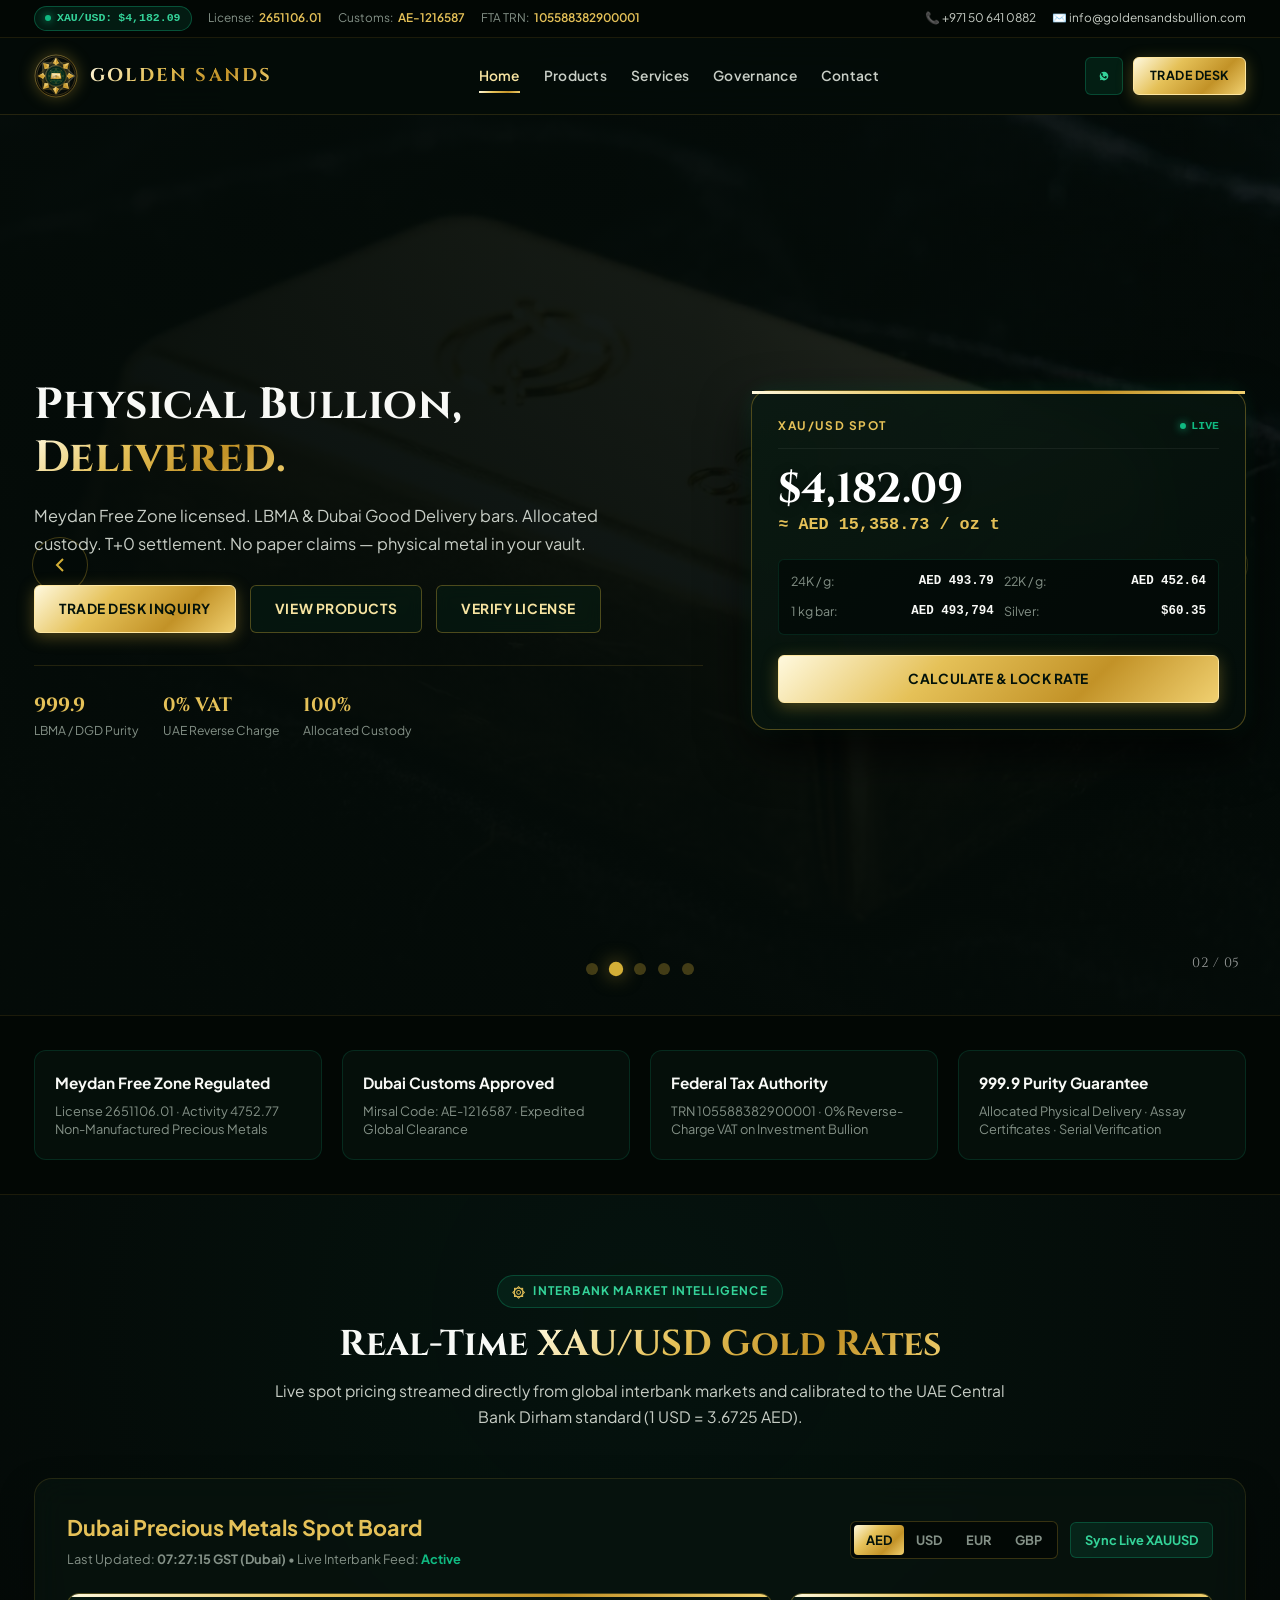
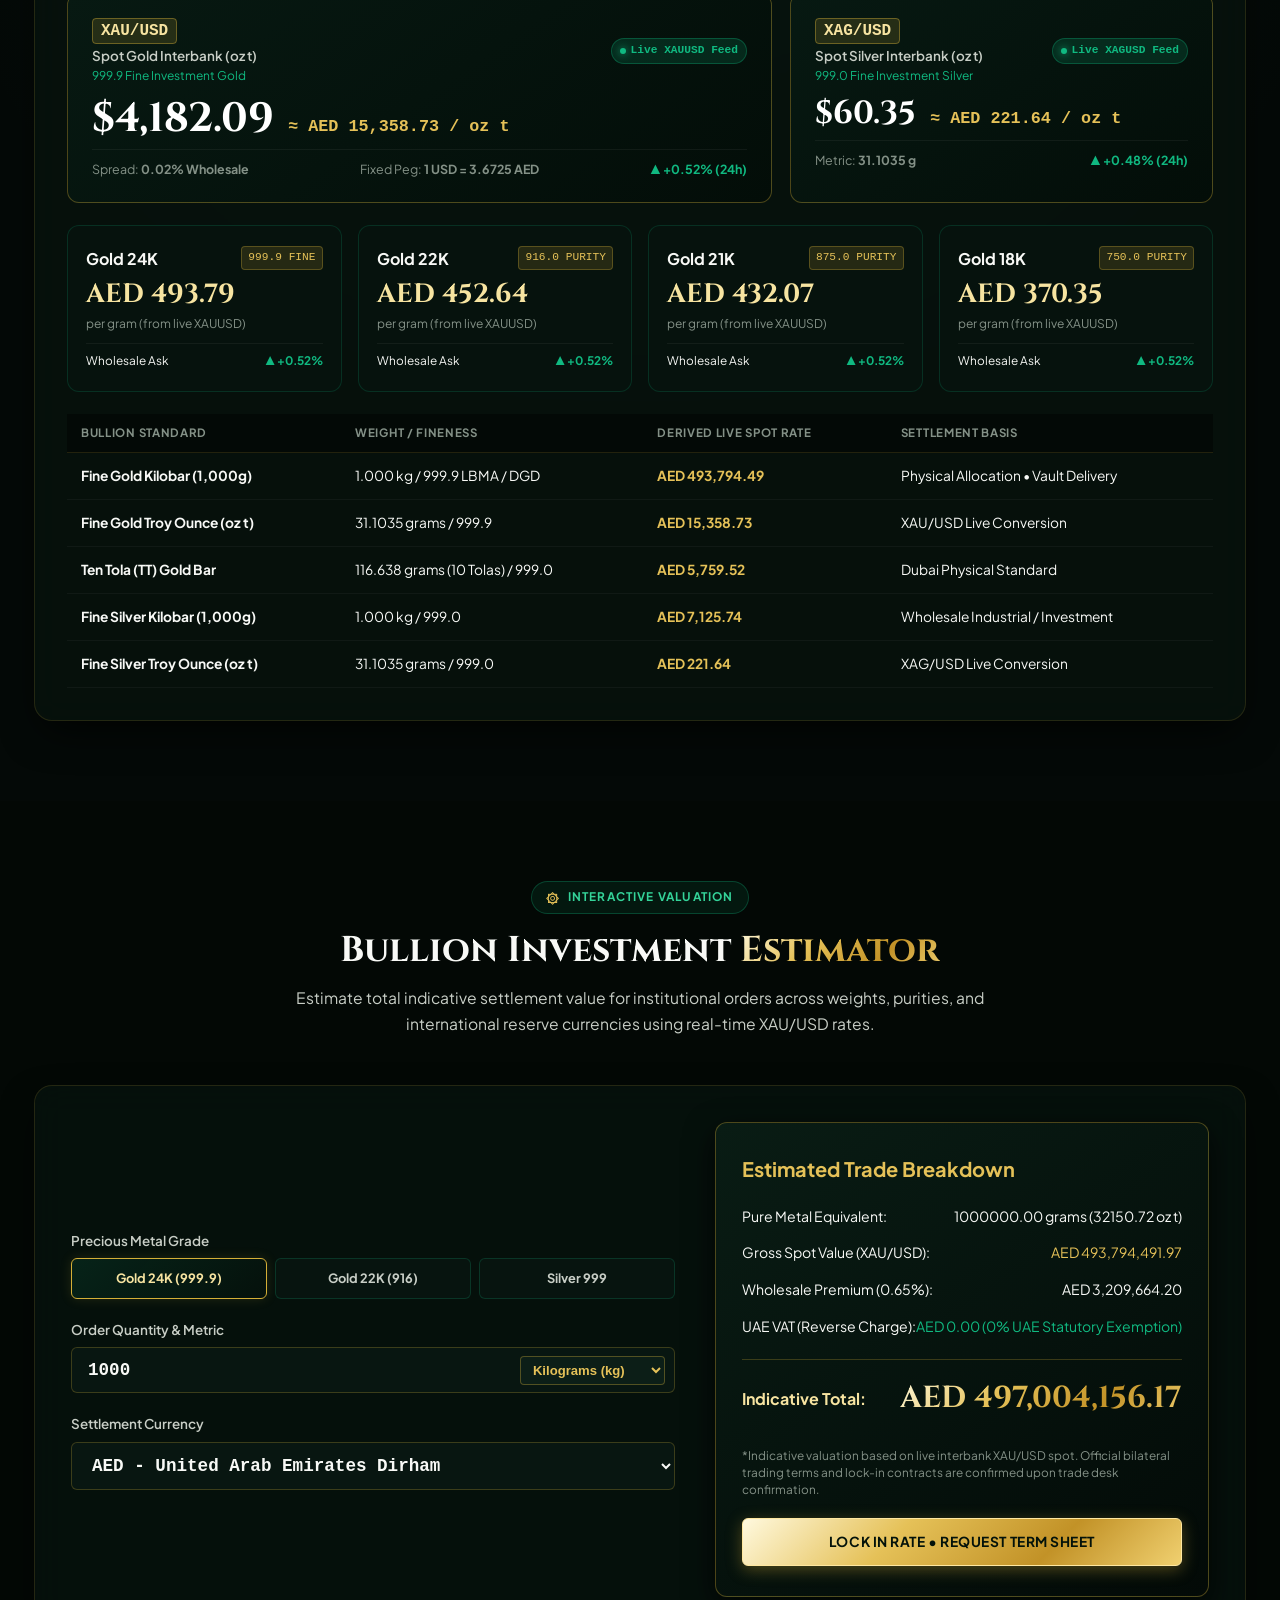
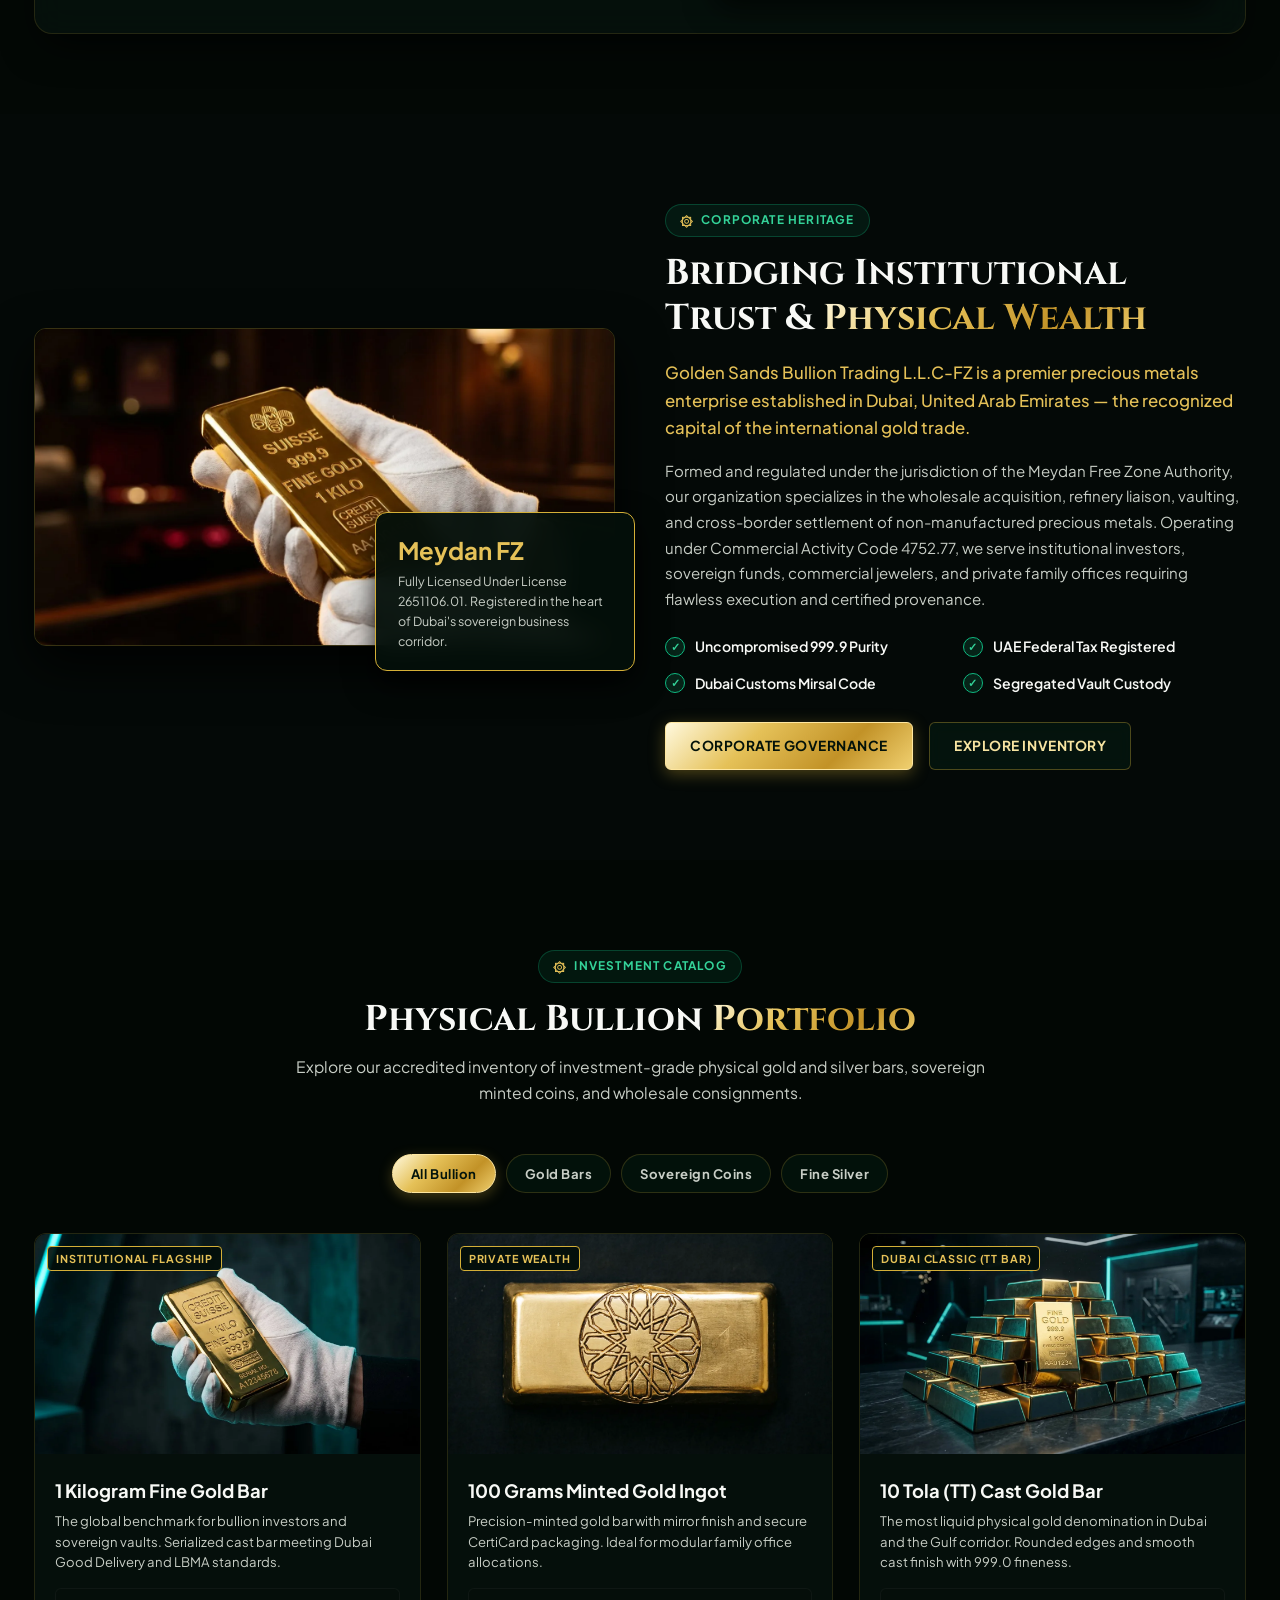
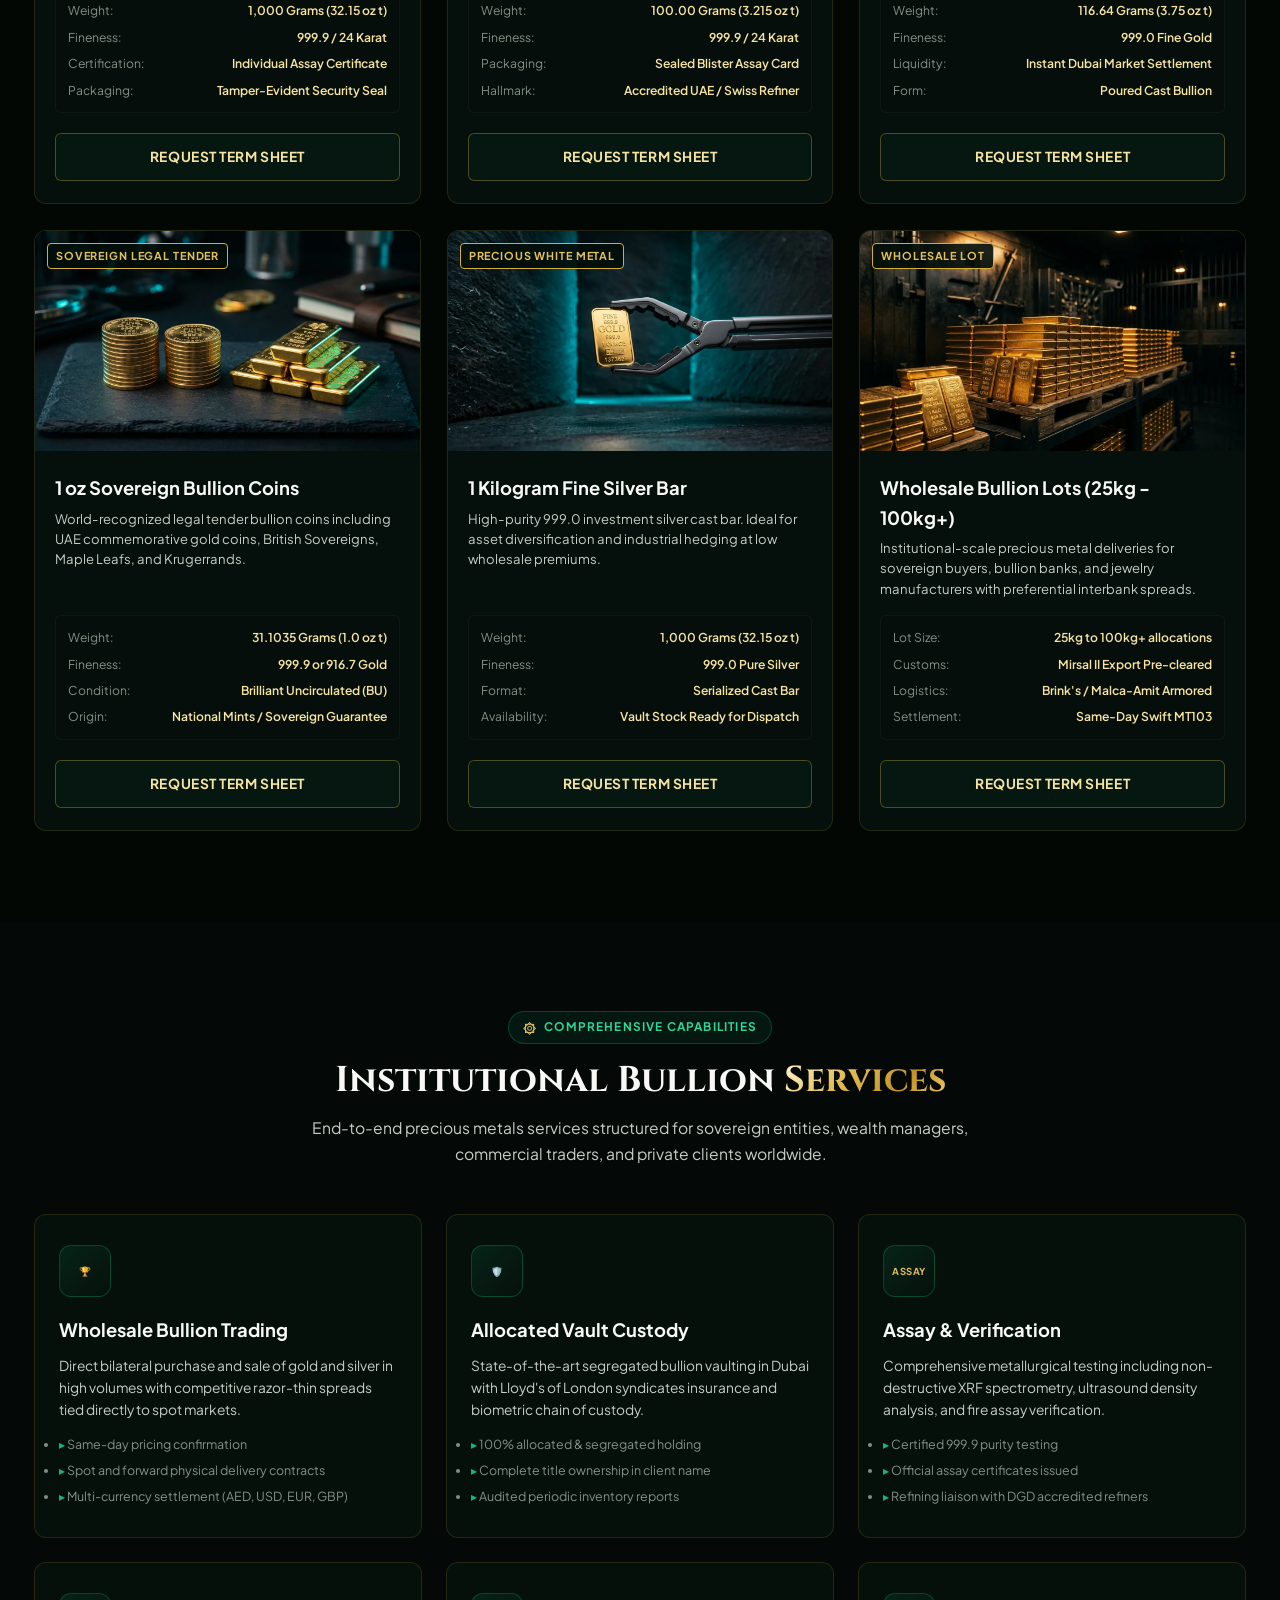
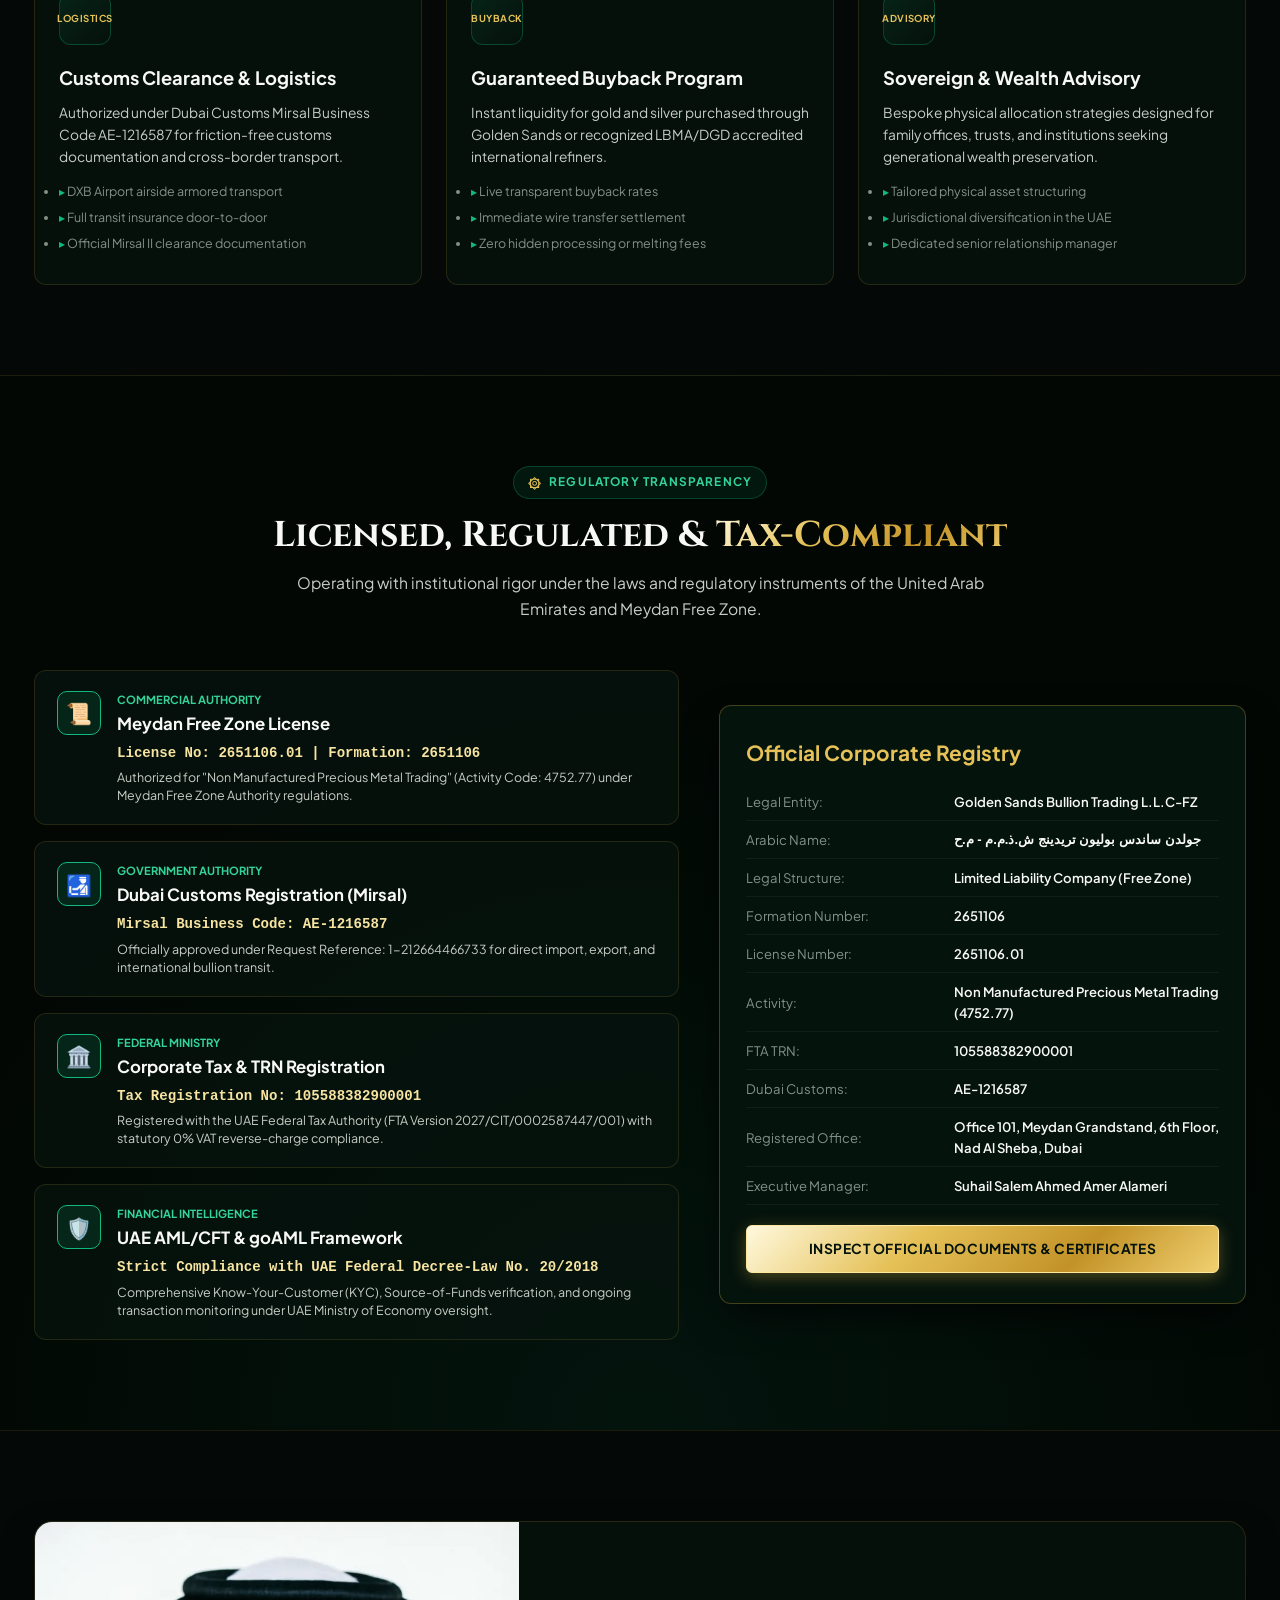
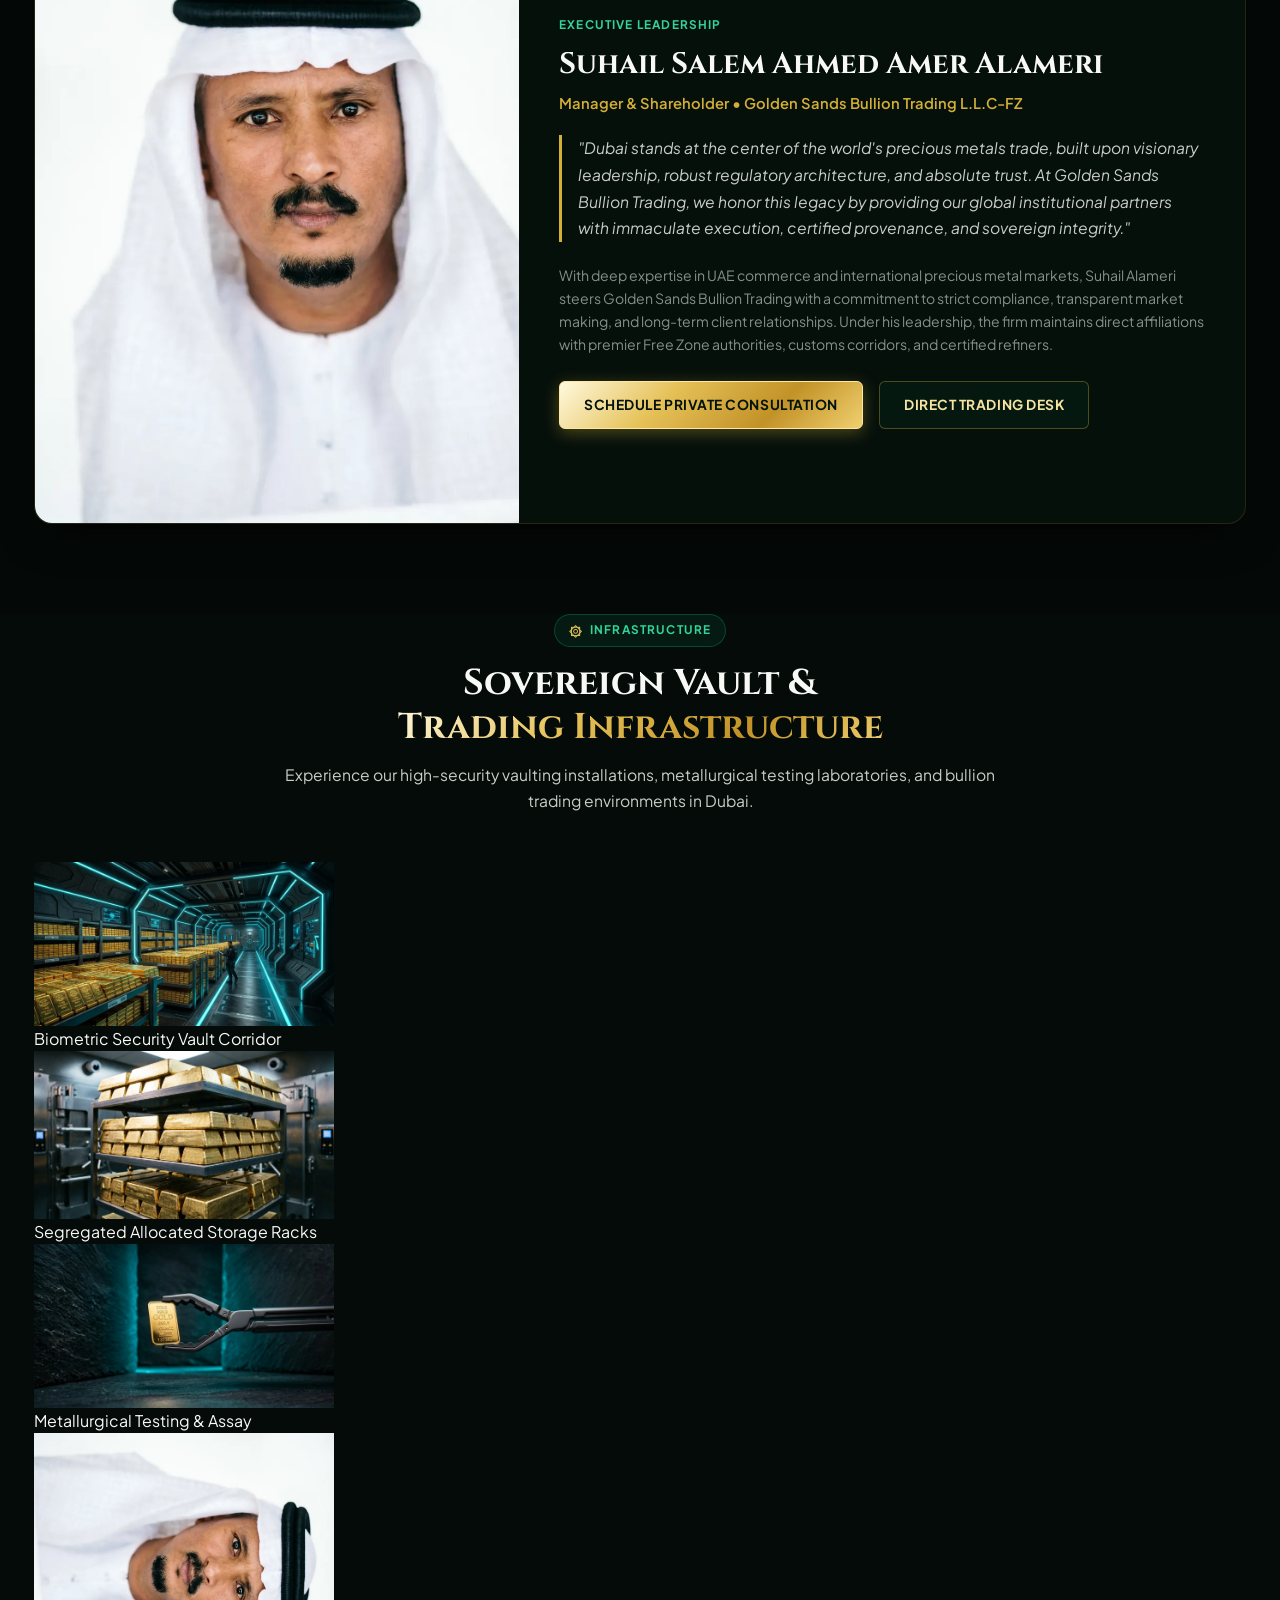
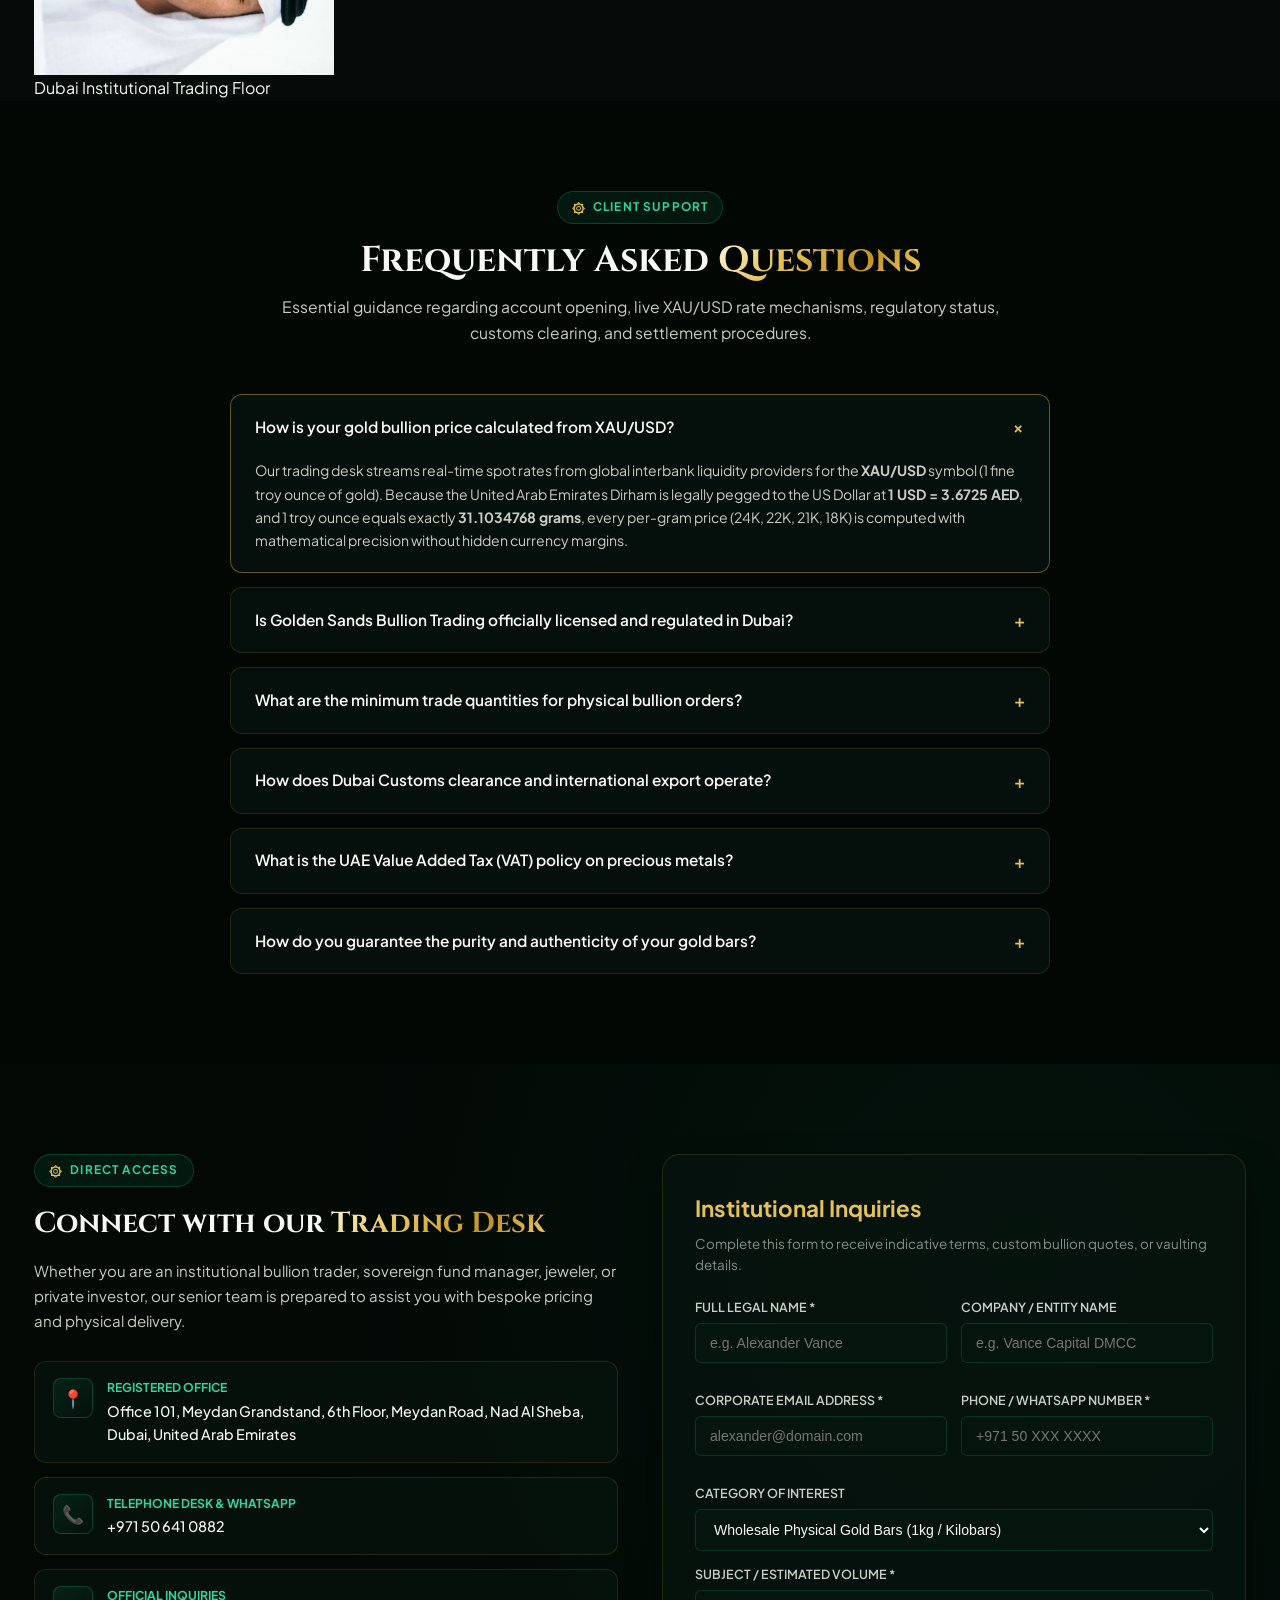
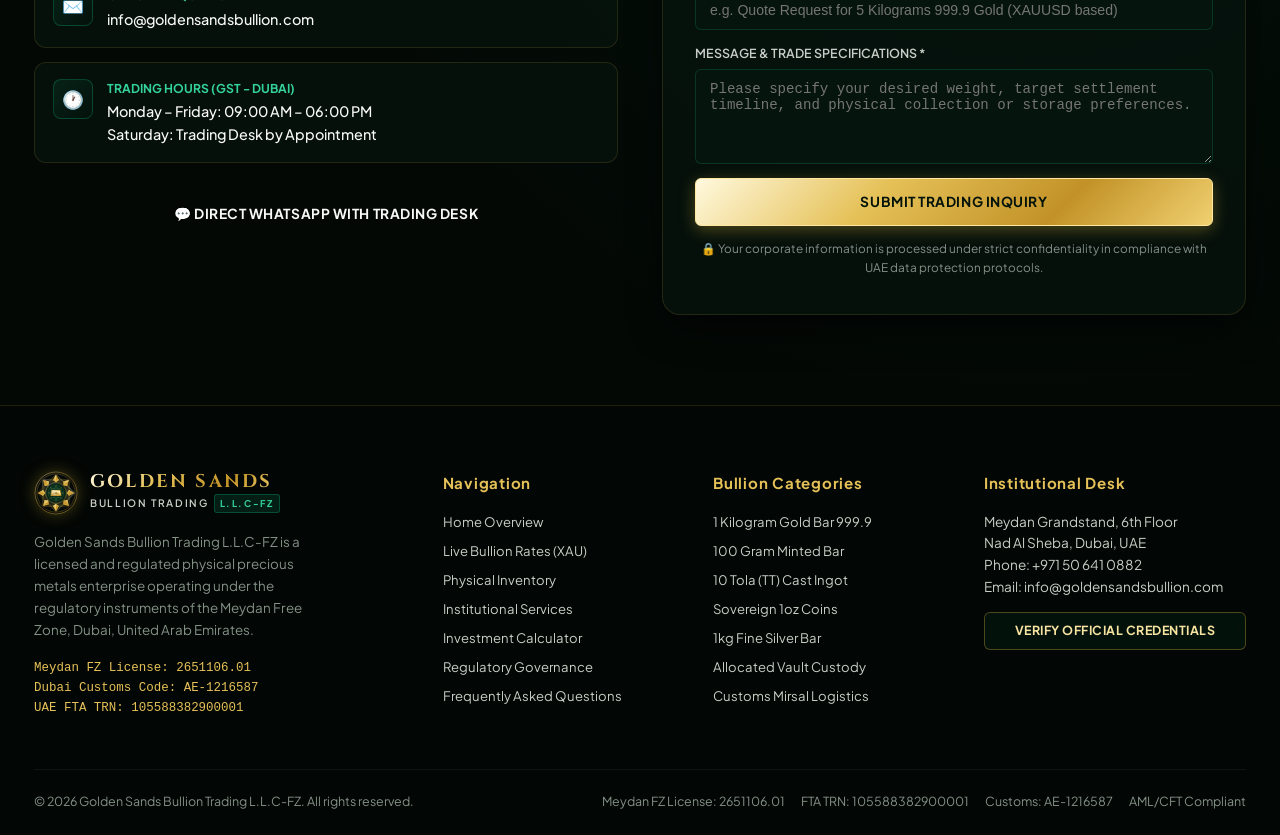
==== commit 7dd8b360: "refine: remove AI-generated feel, institutional tone - Removed Install PWA buttons from header and f" ====
--- a/index.html
+++ b/index.html
@@ -7,9 +7,9 @@
   <meta http-equiv="X-UA-Compatible" content="IE=edge">
 
   <!-- Primary Meta Tags -->
-  <title>Golden Sands Bullion Trading L.L.C-FZ | Dubai Meydan Free Zone Precious Metals</title>
-  <meta name="title" content="Golden Sands Bullion Trading L.L.C-FZ | Dubai Meydan Free Zone Precious Metals">
-  <meta name="description" content="Golden Sands Bullion Trading L.L.C-FZ is a licensed precious metals trading firm in Dubai Meydan Free Zone (License No. 2651106.01, FTA TRN 105588382900001, Dubai Customs Code AE-1216587). Live XAU/USD gold spot pricing, physical bullion bars, kilobars, sovereign bullion, secure vaulting, and institutional settlement.">
+  <title>Golden Sands | Physical Bullion Trading, Dubai</title>
+  <meta name="title" content="Golden Sands | Physical Bullion Trading, Dubai">
+  <meta name="description" content="Golden Sands Bullion Trading L.L.C-FZ — Meydan Free Zone licensed precious metals firm. Physical gold bars, sovereign coins, allocated vaulting, institutional settlement. Live XAU/USD pricing.">
   <meta name="keywords" content="XAUUSD gold price, gold trading dubai, live XAUUSD, physical bullion dubai, meydan free zone gold license, 999.9 fine gold bar, credit suisse 1kg gold, gold bullion wholesale dubai, dubai customs code AE-1216587, golden sands bullion trading, suhail alameri gold, vault storage dubai, precious metals trader UAE">
   <meta name="author" content="Golden Sands Bullion Trading L.L.C-FZ">
   <meta name="robots" content="index, follow, max-image-preview:large, max-snippet:-1, max-video-preview:-1">
@@ -358,86 +358,75 @@
         <div class="hero-content-overlay">
           <div class="container hero-grid">
             <!-- Left Column: Value Proposition & Institutional Trust -->
-            <div class="hero-content">
-              <h1>Dubai's Sovereign Benchmark in <span class="text-gradient-gold">Physical Precious Metals</span></h1>
-              <p class="hero-lead">
-                Licensed institutional bullion trading, certified LBMA & Dubai Good Delivery fine gold bars, allocated custody, and cross-border settlement in the heart of the world's premier gold corridor.
-              </p>
-              <div class="hero-actions">
-                <a href="#contact" class="btn btn-primary">
-                  <span>Trade Desk Inquiry</span>
-                </a>
-                <a href="#live-rates" class="btn btn-secondary">
-                  <span>Live Market Board</span>
-                </a>
-                <button type="button" class="btn btn-secondary open-verify-modal">
-                  <span>Verify License</span>
-                </button>
-              </div>
-              <div class="hero-trust-metrics">
-                <div class="trust-metric-item">
-                  <strong>999.9</strong>
-                  <span>LBMA / DGD Purity</span>
-                </div>
-                <div class="trust-metric-item">
-                  <strong>0% VAT</strong>
-                  <span>UAE Reverse Charge</span>
-                </div>
-                <div class="trust-metric-item">
-                  <strong>100%</strong>
-                  <span>Allocated Custody</span>
-                </div>
-              </div>
-            </div>
-
-            <!-- Right Column: Interactive Live Bullion Terminal Widget -->
+                      <div class="hero-content">
+                        <h1>Physical Bullion, <span class="text-gradient-gold">Delivered.</span></h1>
+                        <p class="hero-lead">
+                          Meydan Free Zone licensed. LBMA & Dubai Good Delivery bars. Allocated custody. T+0 settlement.
+                          No paper claims — physical metal in your vault.
+                        </p>
+                        <div class="hero-actions">
+                          <a href="#contact" class="btn btn-primary">
+                            <span>Trade Desk Inquiry</span>
+                          </a>
+                          <a href="#products" class="btn btn-secondary">
+                            <span>View Products</span>
+                          </a>
+                          <button type="button" class="btn btn-secondary open-verify-modal">
+                            <span>Verify License</span>
+                          </button>
+                        </div>
+                        <div class="hero-trust-metrics">
+                          <div class="trust-metric-item">
+                            <strong>999.9</strong>
+                            <span>LBMA / DGD Purity</span>
+                          </div>
+                          <div class="trust-metric-item">
+                            <strong>0% VAT</strong>
+                            <span>UAE Reverse Charge</span>
+                          </div>
+                          <div class="trust-metric-item">
+                            <strong>100%</strong>
+                            <span>Allocated Custody</span>
+                          </div>
+                        </div>
+                      </div>
+
+            <!-- Right Column: Live Spot Terminal -->
             <div class="hero-terminal-card" aria-label="Live Bullion Spot Terminal">
               <div class="terminal-header">
-                <div class="terminal-title">XAU/USD Interbank Terminal</div>
+                <div class="terminal-title">XAU/USD Spot</div>
                 <div class="terminal-feed-status">
                   <span class="status-dot"></span>
-                  <span>LIVE FEED</span>
+                  <span>LIVE</span>
                 </div>
               </div>
 
               <div class="terminal-main-metric">
-                <div class="terminal-symbol-label">
-                  <span>Spot Gold (1 Fine Troy Oz)</span>
-                  <span class="symbol-badge">999.9 Fine</span>
-                </div>
                 <div class="terminal-price-big" id="heroTerminalXauUsd">$4,182.00</div>
-                <div class="terminal-price-aed" id="heroTerminalXauAed">≈ AED 15,358.39 / oz t</div>
+                <div class="terminal-price-aed" id="heroTerminalXauAed">≈ AED 15,358 / oz t</div>
               </div>
 
               <div class="terminal-stats-grid">
                 <div class="stat-row">
-                  <span>24K Gold / Gram:</span>
+                  <span>24K / g:</span>
                   <span id="heroTerminal24k" class="text-gold">AED 493.78</span>
                 </div>
                 <div class="stat-row">
-                  <span>22K Gold / Gram:</span>
+                  <span>22K / g:</span>
                   <span id="heroTerminal22k">AED 452.63</span>
                 </div>
                 <div class="stat-row">
-                  <span>1kg Fine Cast Bar:</span>
+                  <span>1 kg bar:</span>
                   <span id="heroTerminal1kg" class="text-gold">AED 493,780</span>
                 </div>
                 <div class="stat-row">
-                  <span>Settlement Basis:</span>
-                  <span class="text-emerald">T+0 Physical</span>
-                </div>
-                <div class="stat-row">
-                  <span>Silver (XAG/USD):</span>
+                  <span>Silver:</span>
                   <span id="heroTerminalXagUsd">$60.35</span>
                 </div>
-                <div class="stat-row">
-                  <span>Central Bank Peg:</span>
-                  <span>3.6725 AED</span>
-                </div>
               </div>
 
               <a href="#calculator" class="btn btn-primary" style="width: 100%; justify-content: center;">
-                <span>Lock Indicative Rate &bull; Calculate</span>
+                <span>Calculate & Lock Rate</span>
               </a>
             </div>
           </div>
@@ -445,34 +434,30 @@
       </section>
 
     <!-- ==========================================================================
-         TRUST & ACCREDITATION PILLARS STRIP (Luxury Glass Cards)
-         ========================================================================== -->
-    <section class="trust-strip" aria-label="Regulatory Accreditations">
-      <div class="container">
-        <div class="trust-grid">
-          <div class="trust-card-item">
-            <div class="trust-card-icon">🏛️</div>
-            <div class="trust-card-title">Meydan Free Zone Regulated</div>
-            <div class="trust-card-desc">License No. 2651106.01 | Formation 2651106. Activity 4752.77 Non-Manufactured Precious Metals.</div>
-          </div>
-          <div class="trust-card-item">
-            <div class="trust-card-icon">🛃</div>
-            <div class="trust-card-title">Dubai Customs Approved</div>
-            <div class="trust-card-desc">Mirsal Business Code: AE-1216587 (Ref 1-212664466733) for expedited global clearance.</div>
-          </div>
-          <div class="trust-card-item">
-            <div class="trust-card-icon">📋</div>
-            <div class="trust-card-title">Federal Tax Authority</div>
-            <div class="trust-card-desc">TRN: 105588382900001 with 0% reverse-charge VAT compliance on pure investment bullion.</div>
-          </div>
-          <div class="trust-card-item">
-            <div class="trust-card-icon">🛡️</div>
-            <div class="trust-card-title">999.9 Purity Guarantee</div>
-            <div class="trust-card-desc">Allocated physical delivery with accredited assay certificates &amp; serial number verification.</div>
-          </div>
-        </div>
-      </div>
-    </section>
+           TRUST & ACCREDITATION PILLARS (Clean, No Emojis)
+           ========================================================================== -->
+        <section class="trust-strip" aria-label="Regulatory Accreditations">
+          <div class="container">
+            <div class="trust-grid">
+              <div class="trust-card-item">
+                <div class="trust-card-title">Meydan Free Zone Regulated</div>
+                <div class="trust-card-desc">License 2651106.01 · Activity 4752.77 Non-Manufactured Precious Metals</div>
+              </div>
+              <div class="trust-card-item">
+                <div class="trust-card-title">Dubai Customs Approved</div>
+                <div class="trust-card-desc">Mirsal Code: AE-1216587 · Expedited Global Clearance</div>
+              </div>
+              <div class="trust-card-item">
+                <div class="trust-card-title">Federal Tax Authority</div>
+                <div class="trust-card-desc">TRN 105588382900001 · 0% Reverse-Charge VAT on Investment Bullion</div>
+              </div>
+              <div class="trust-card-item">
+                <div class="trust-card-title">999.9 Purity Guarantee</div>
+                <div class="trust-card-desc">Allocated Physical Delivery · Assay Certificates · Serial Verification</div>
+              </div>
+            </div>
+          </div>
+        </section>
 
     <!-- ==========================================================================
          LIVE BULLION MARKET RATES SECTION (PROMINENT XAU/USD LIVE FEED)
@@ -508,7 +493,7 @@
 
               <!-- Refresh Button -->
               <button type="button" class="btn-refresh-rates" id="refreshRatesBtn" aria-label="Refresh Market Rates">
-                <span>🔄 Sync Live XAUUSD</span>
+                <span>Sync Live XAUUSD</span>
               </button>
             </div>
           </div>
@@ -1058,61 +1043,61 @@
             </ul>
           </article>
 
-          <!-- Service 3: Assay & Refining Liaison -->
-          <article class="service-card">
-            <div class="service-icon-box">🔬</div>
-            <h3>Assaying &amp; Purity Verification</h3>
-            <p>
-              Comprehensive metallurgical testing including non-destructive XRF spectrometry, ultrasound density analysis, and fire assay verification.
-            </p>
-            <ul>
-              <li>Certified 999.9 purity testing</li>
-              <li>Official assay certificates issued</li>
-              <li>Refining liaison with DGD accredited refiners</li>
-            </ul>
-          </article>
-
-          <!-- Service 4: Dubai Customs & Cross-Border Logistics -->
-          <article class="service-card">
-            <div class="service-icon-box">✈️</div>
-            <h3>Customs Clearance &amp; Logistics</h3>
-            <p>
-              Authorized under Dubai Customs Mirsal Business Code AE-1216587 for friction-free customs documentation and cross-border transport.
-            </p>
-            <ul>
-              <li>DXB Airport airside armored transport</li>
-              <li>Full transit insurance door-to-door</li>
-              <li>Official Mirsal II clearance documentation</li>
-            </ul>
-          </article>
-
-          <!-- Service 5: Instant Liquidity & Buyback -->
-          <article class="service-card">
-            <div class="service-icon-box">🔄</div>
-            <h3>Guaranteed Buyback Program</h3>
-            <p>
-              Instant liquidity for gold and silver purchased through Golden Sands or recognized LBMA/DGD accredited international refiners.
-            </p>
-            <ul>
-              <li>Live transparent buyback rates</li>
-              <li>Immediate wire transfer settlement</li>
-              <li>Zero hidden processing or melting fees</li>
-            </ul>
-          </article>
-
-          <!-- Service 6: Family Office & Sovereign Advisory -->
-          <article class="service-card">
-            <div class="service-icon-box">🏛️</div>
-            <h3>Sovereign &amp; Wealth Advisory</h3>
-            <p>
-              Bespoke physical allocation strategies designed for family offices, trusts, and institutions seeking generational wealth preservation.
-            </p>
-            <ul>
-              <li>Tailored physical asset structuring</li>
-              <li>Jurisdictional diversification in the UAE</li>
-              <li>Dedicated senior relationship manager</li>
-            </ul>
-          </article>
+          <!-- Service 3: Assay & Verification -->
+                    <article class="service-card">
+                      <div class="service-icon-box">ASSAY</div>
+                      <h3>Assay & Verification</h3>
+                      <p>
+                        Comprehensive metallurgical testing including non-destructive XRF spectrometry, ultrasound density analysis, and fire assay verification.
+                      </p>
+                      <ul>
+                        <li>Certified 999.9 purity testing</li>
+                        <li>Official assay certificates issued</li>
+                        <li>Refining liaison with DGD accredited refiners</li>
+                      </ul>
+                    </article>
+
+                    <!-- Service 4: Dubai Customs & Cross-Border Logistics -->
+                    <article class="service-card">
+                      <div class="service-icon-box">LOGISTICS</div>
+                      <h3>Customs Clearance & Logistics</h3>
+                      <p>
+                        Authorized under Dubai Customs Mirsal Business Code AE-1216587 for friction-free customs documentation and cross-border transport.
+                      </p>
+                      <ul>
+                        <li>DXB Airport airside armored transport</li>
+                        <li>Full transit insurance door-to-door</li>
+                        <li>Official Mirsal II clearance documentation</li>
+                      </ul>
+                    </article>
+
+                    <!-- Service 5: Instant Liquidity & Buyback -->
+                    <article class="service-card">
+                      <div class="service-icon-box">BUYBACK</div>
+                      <h3>Guaranteed Buyback Program</h3>
+                      <p>
+                        Instant liquidity for gold and silver purchased through Golden Sands or recognized LBMA/DGD accredited international refiners.
+                      </p>
+                      <ul>
+                        <li>Live transparent buyback rates</li>
+                        <li>Immediate wire transfer settlement</li>
+                        <li>Zero hidden processing or melting fees</li>
+                      </ul>
+                    </article>
+
+                    <!-- Service 6: Family Office & Sovereign Advisory -->
+                    <article class="service-card">
+                      <div class="service-icon-box">ADVISORY</div>
+                      <h3>Sovereign & Wealth Advisory</h3>
+                      <p>
+                        Bespoke physical allocation strategies designed for family offices, trusts, and institutions seeking generational wealth preservation.
+                      </p>
+                      <ul>
+                        <li>Tailored physical asset structuring</li>
+                        <li>Jurisdictional diversification in the UAE</li>
+                        <li>Dedicated senior relationship manager</li>
+                      </ul>
+                    </article>
         </div>
       </div>
     </section>
--- a/assets/css/style.css
+++ b/assets/css/style.css
@@ -865,11 +865,6 @@
   box-shadow: 0 10px 24px rgba(0, 0, 0, 0.6);
 }
 
-.trust-card-icon {
-  font-size: 1.5rem;
-  margin-bottom: 12px;
-}
-
 .trust-card-title {
   font-size: 0.96rem;
   font-weight: 700;
@@ -1599,9 +1594,12 @@
   display: flex;
   align-items: center;
   justify-content: center;
-  font-size: 1.4rem;
+  font-size: 0.6rem;
+  font-weight: 700;
+  letter-spacing: 0.05em;
   color: var(--gold-400);
   margin-bottom: 18px;
+  text-transform: uppercase;
 }
 
 .service-card h3 {
--- a/assets/css/style.css
+++ b/assets/css/style.css
@@ -865,11 +865,6 @@
   box-shadow: 0 10px 24px rgba(0, 0, 0, 0.6);
 }
 
-.trust-card-icon {
-  font-size: 1.5rem;
-  margin-bottom: 12px;
-}
-
 .trust-card-title {
   font-size: 0.96rem;
   font-weight: 700;
@@ -1599,9 +1594,12 @@
   display: flex;
   align-items: center;
   justify-content: center;
-  font-size: 1.4rem;
+  font-size: 0.6rem;
+  font-weight: 700;
+  letter-spacing: 0.05em;
   color: var(--gold-400);
   margin-bottom: 18px;
+  text-transform: uppercase;
 }
 
 .service-card h3 {
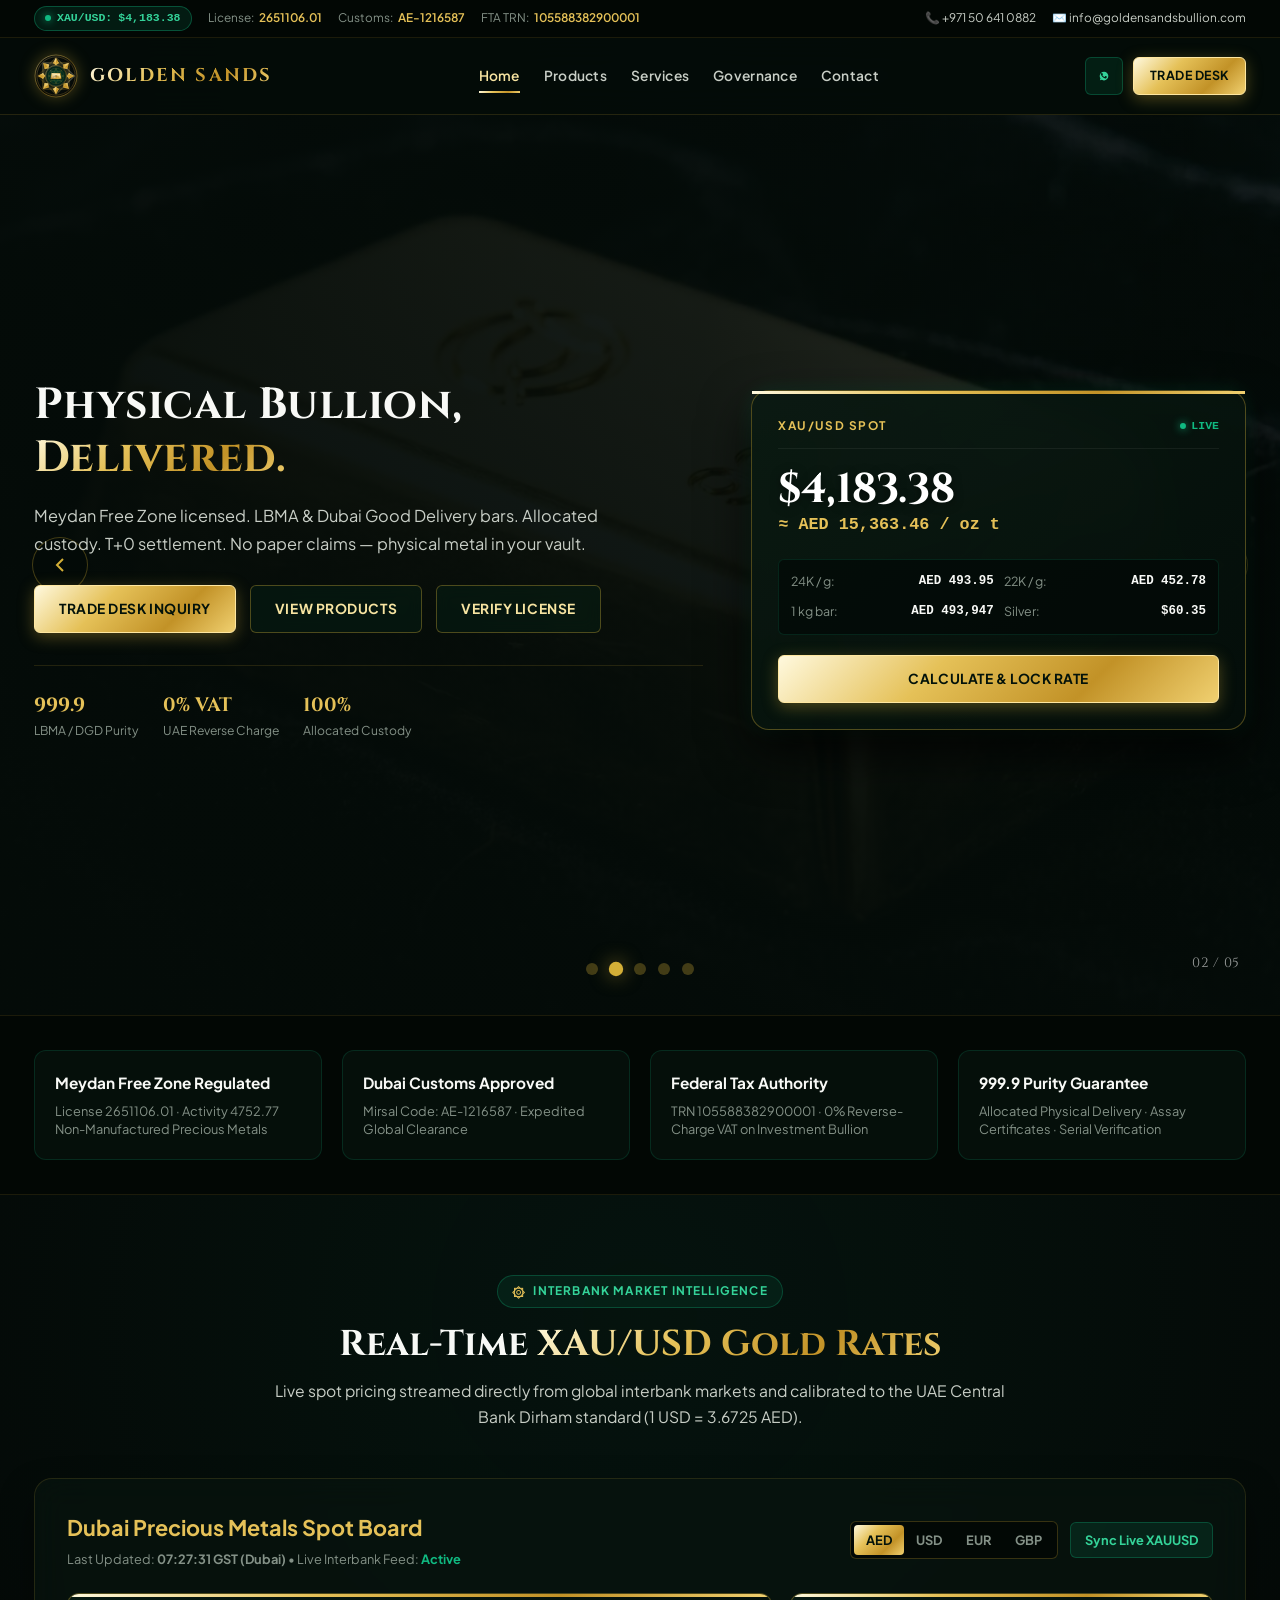
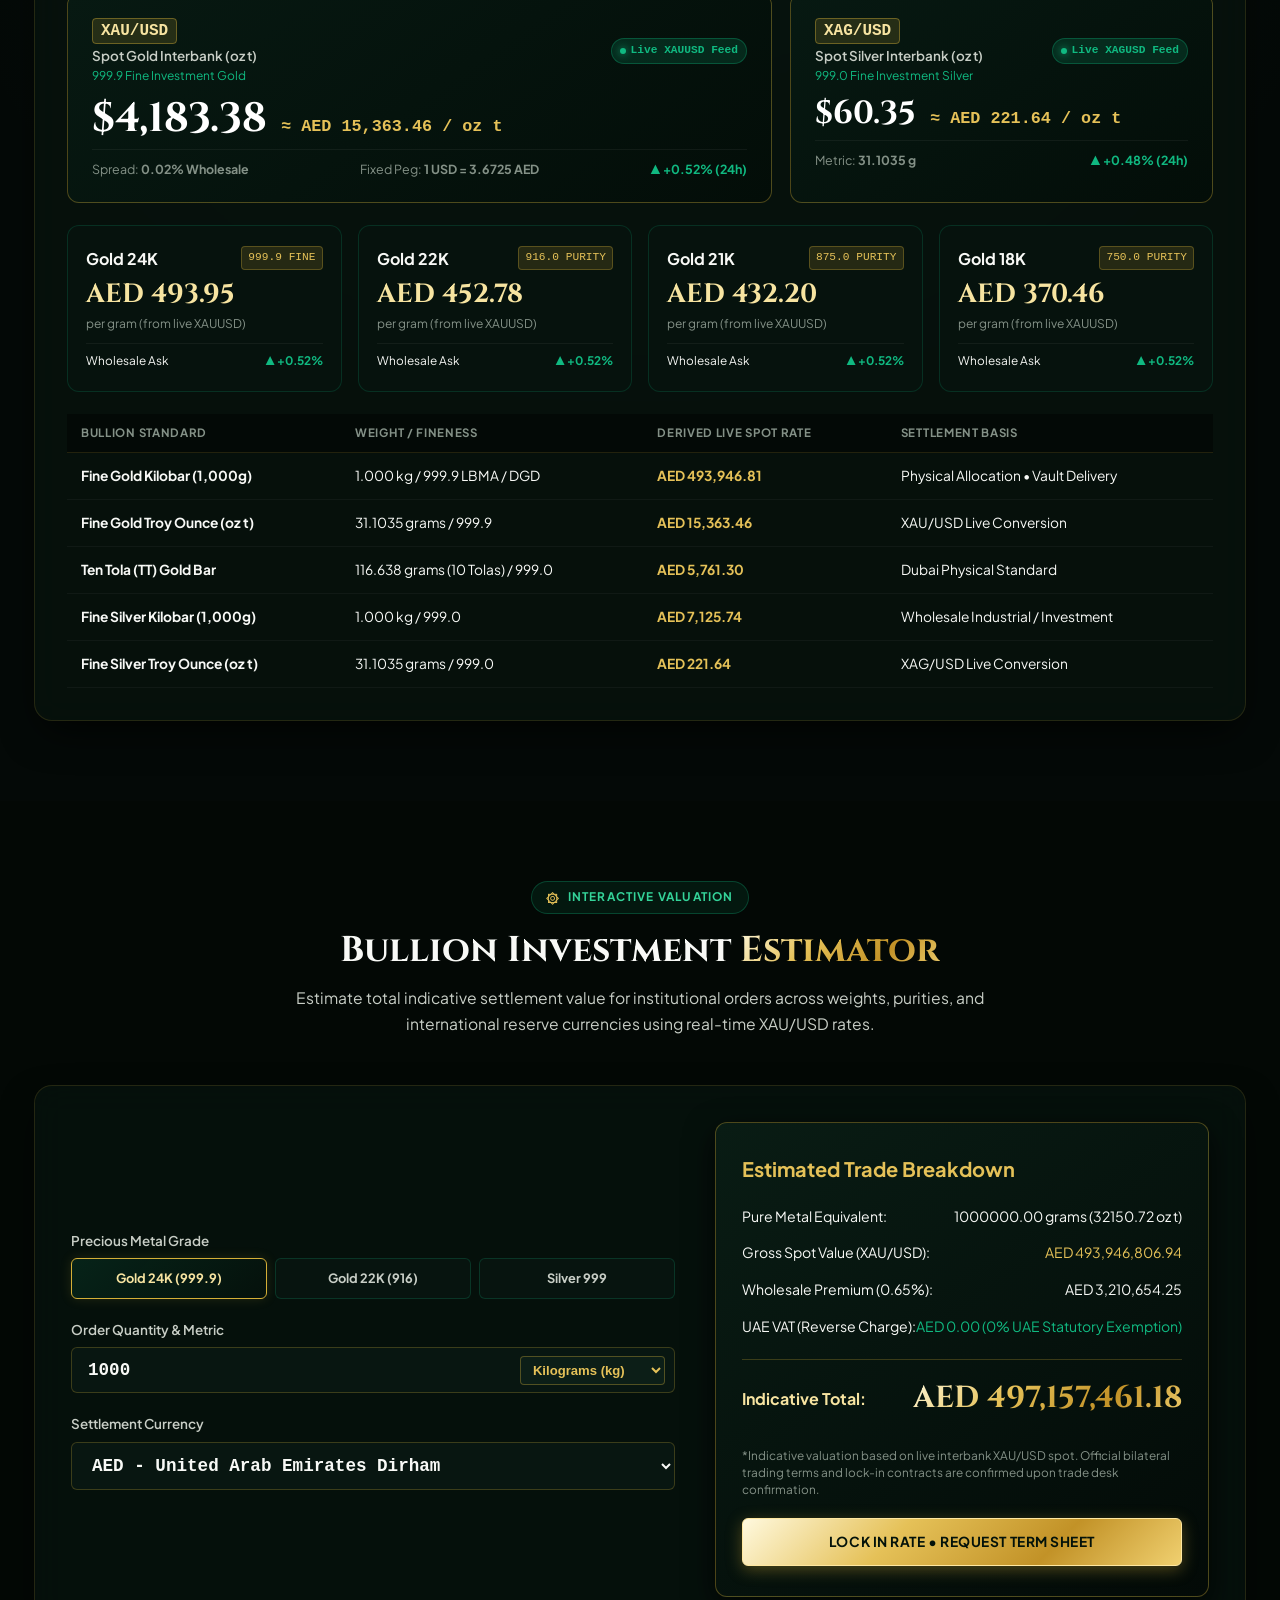
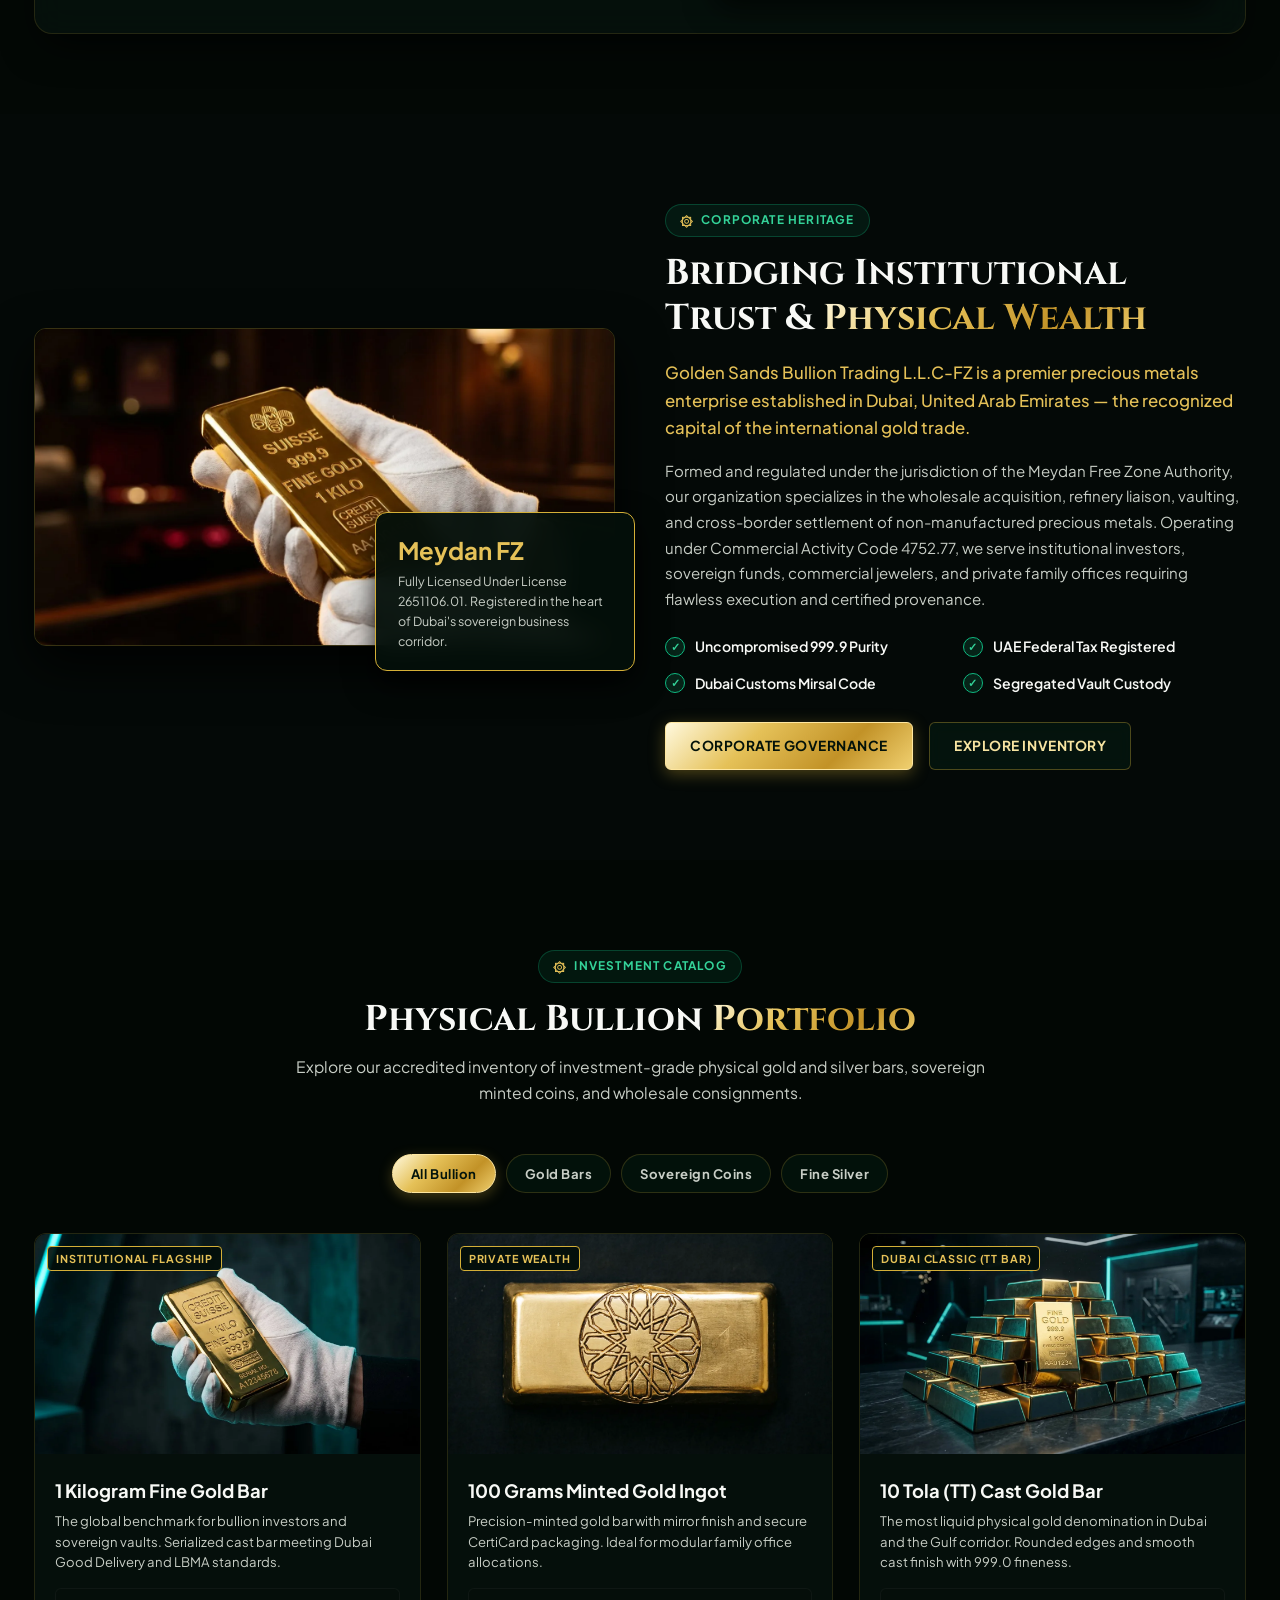
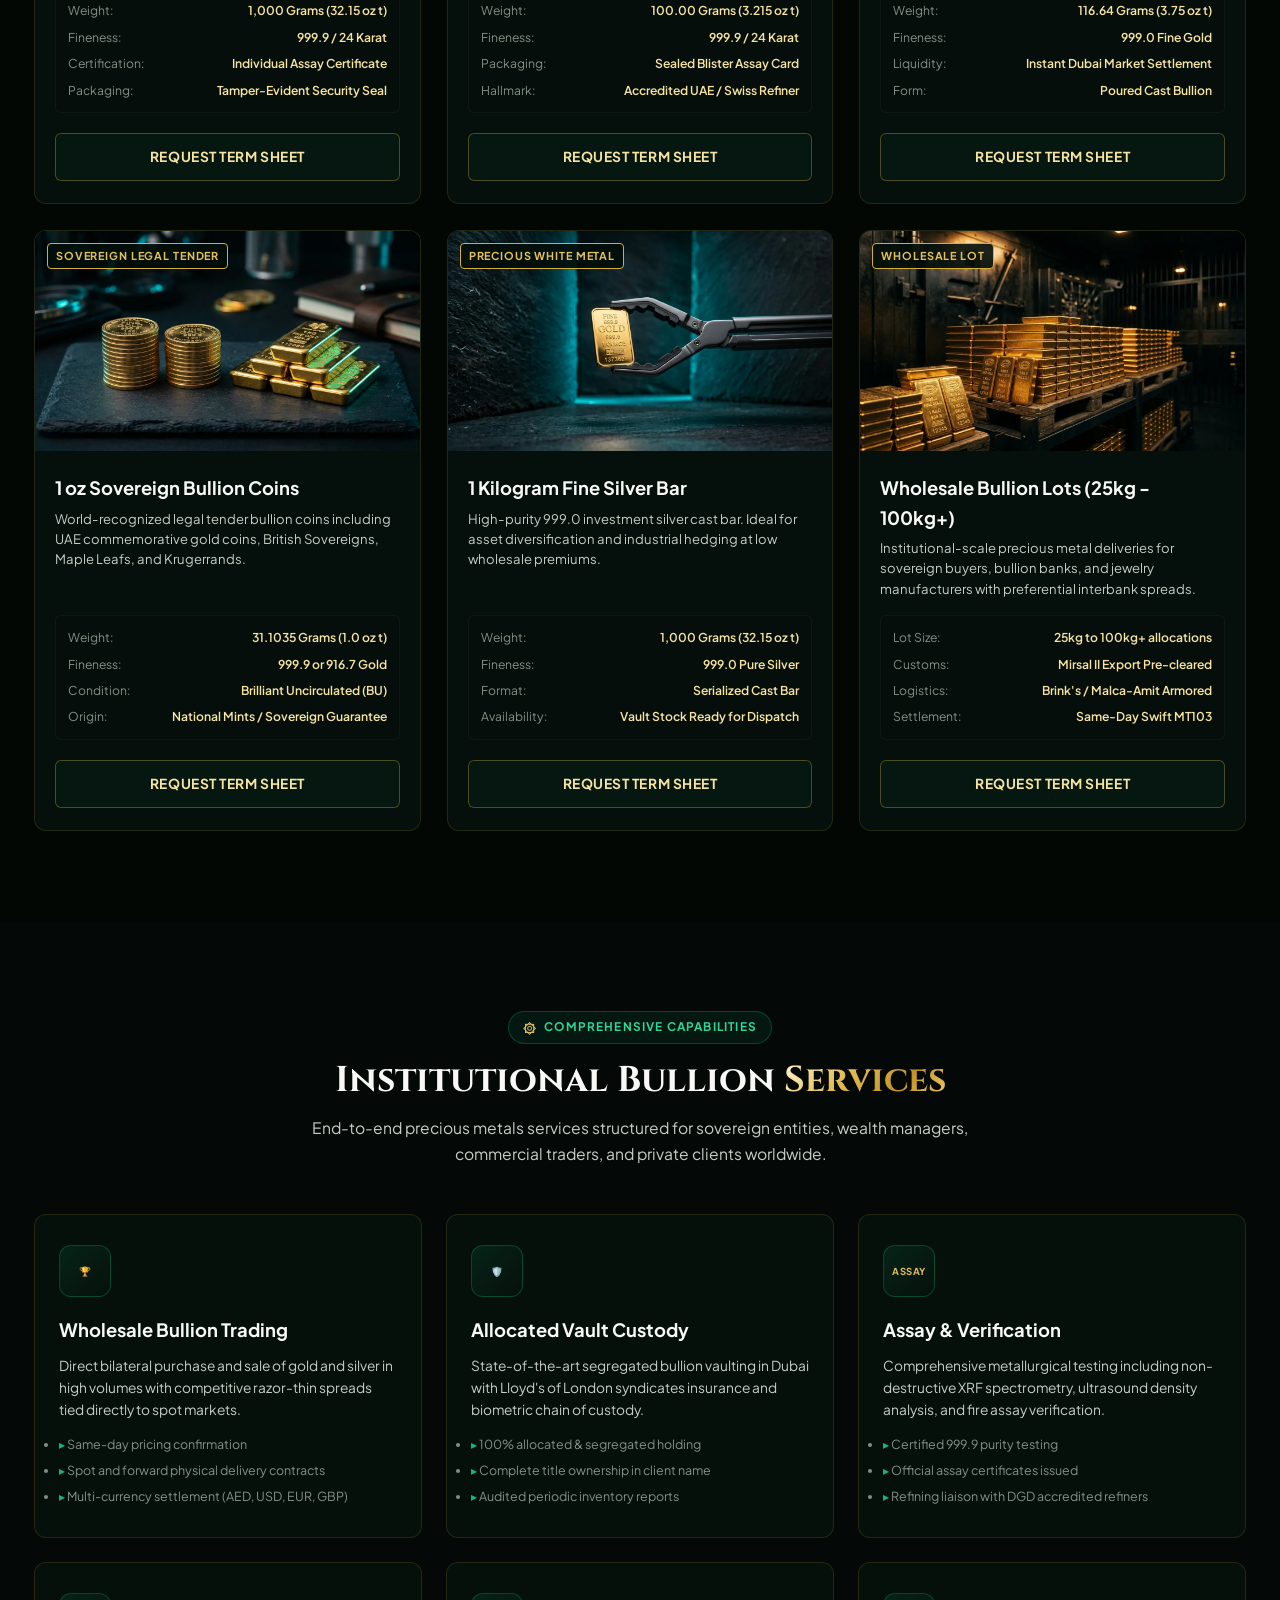
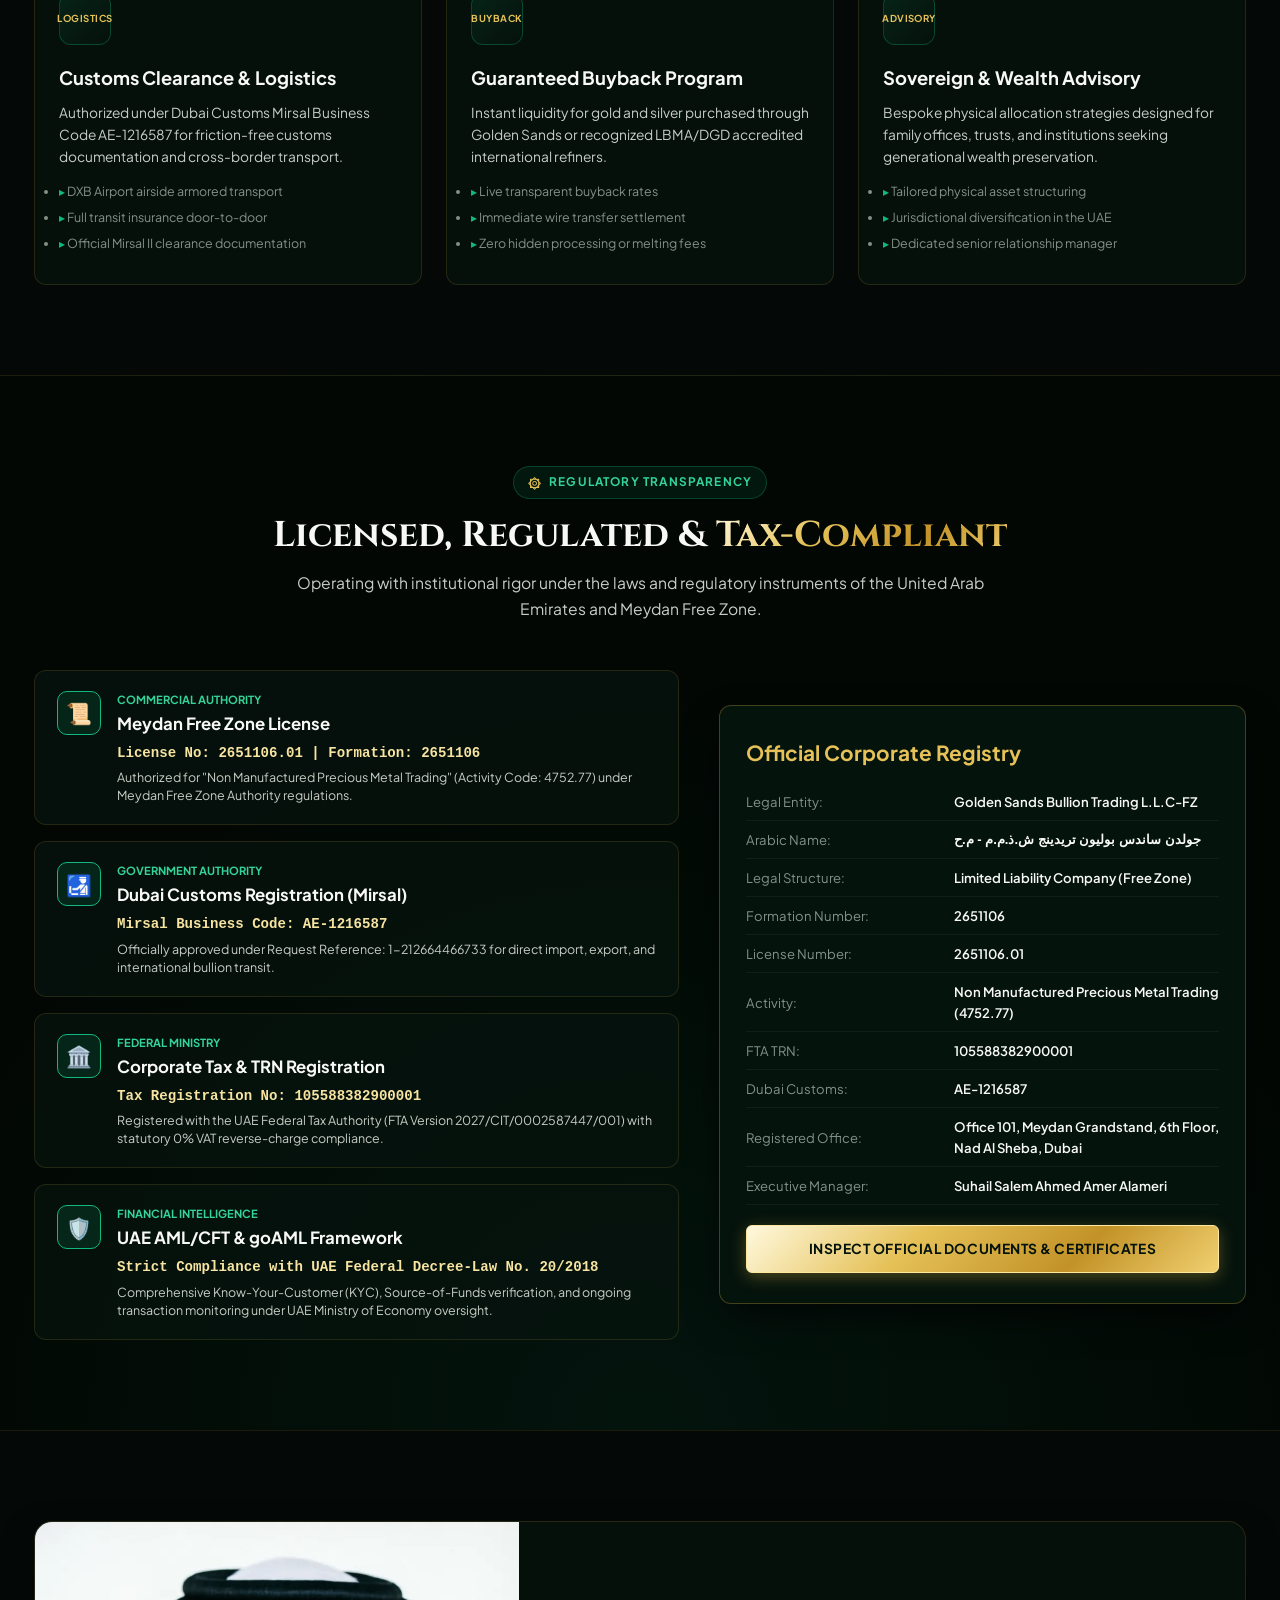
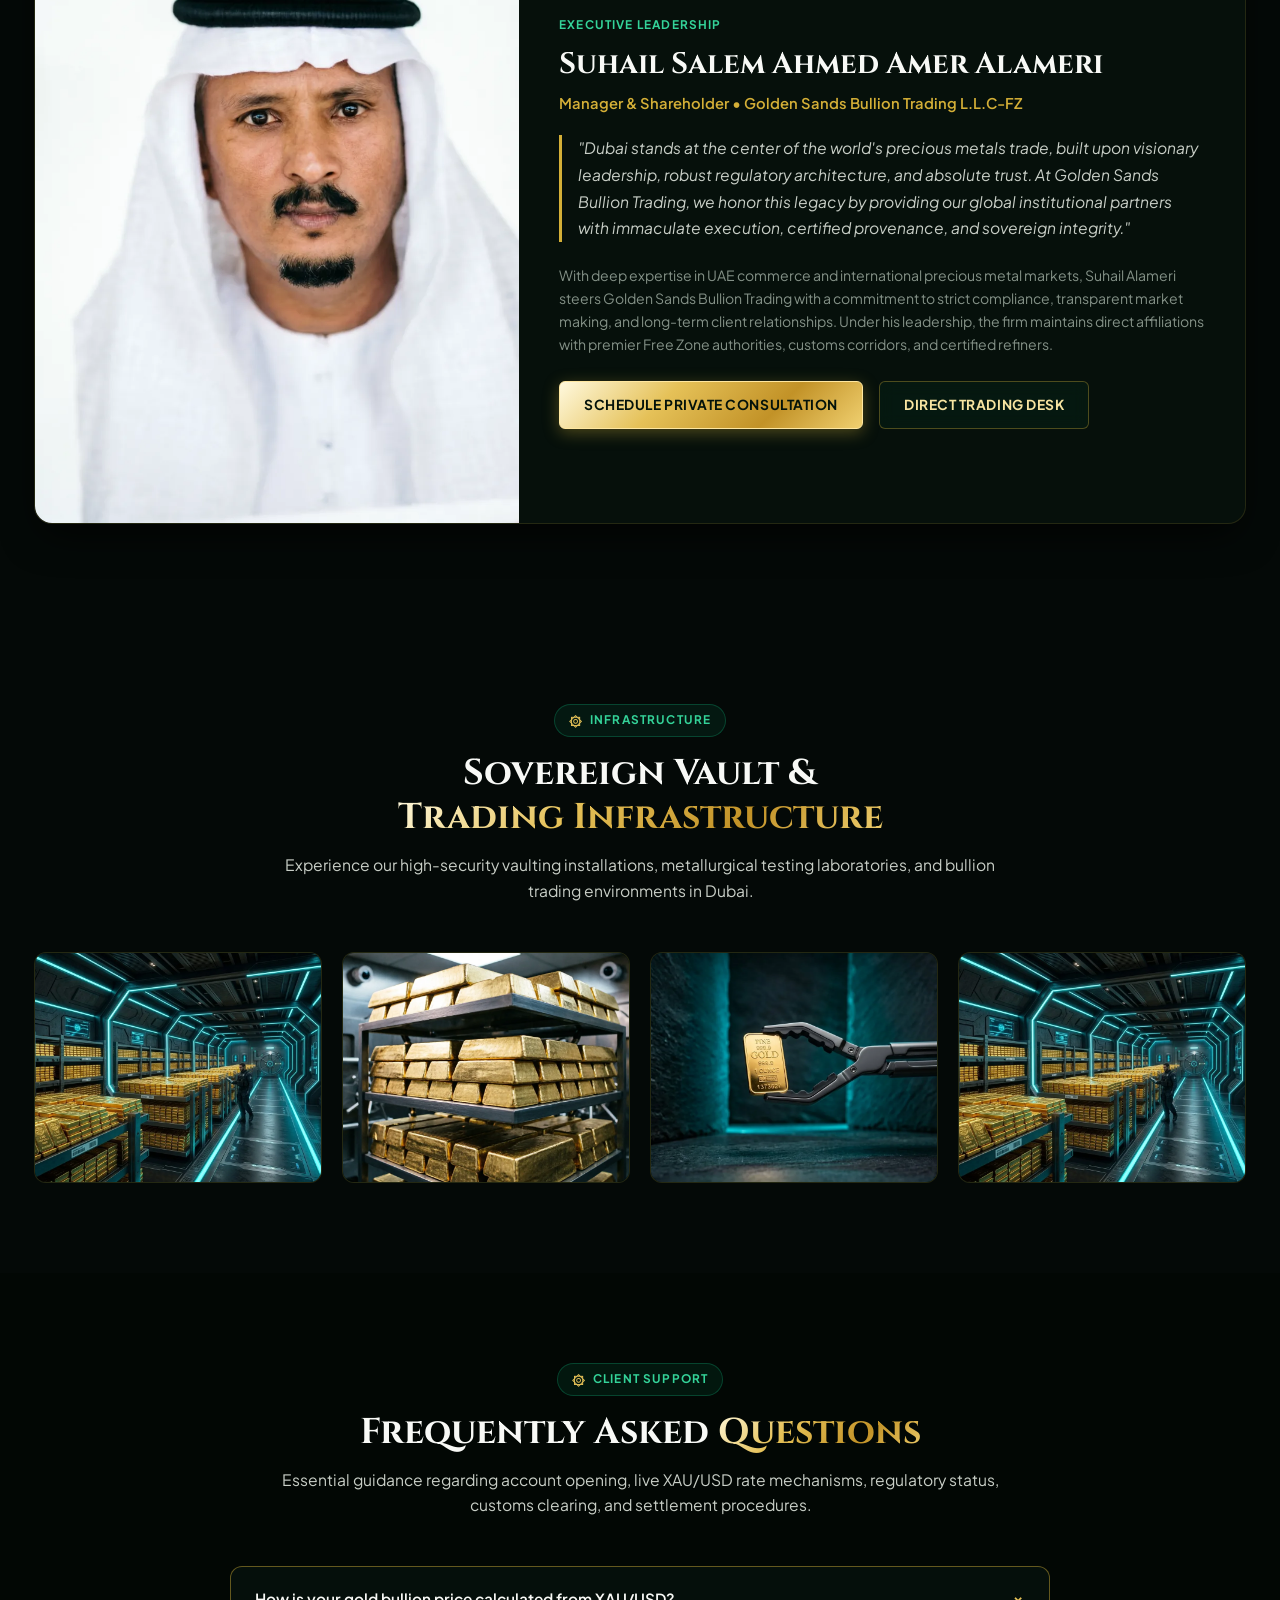
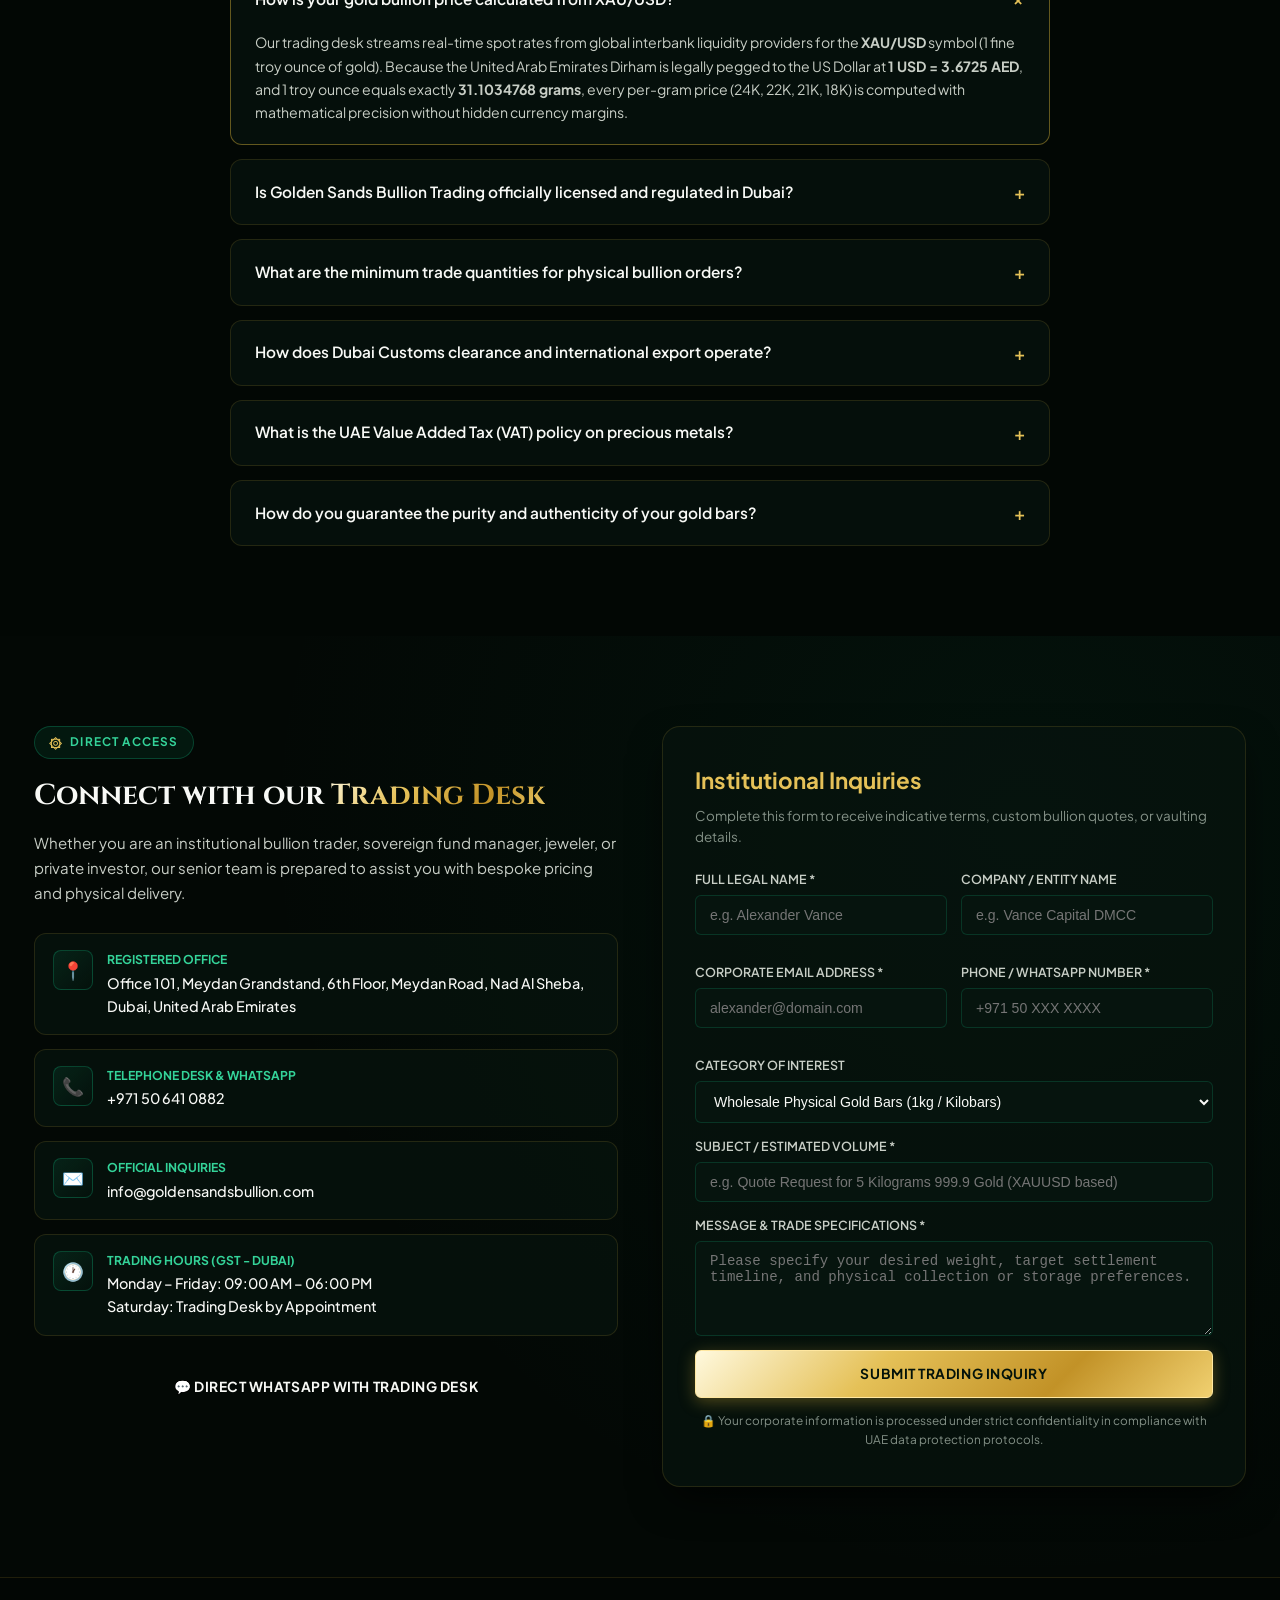
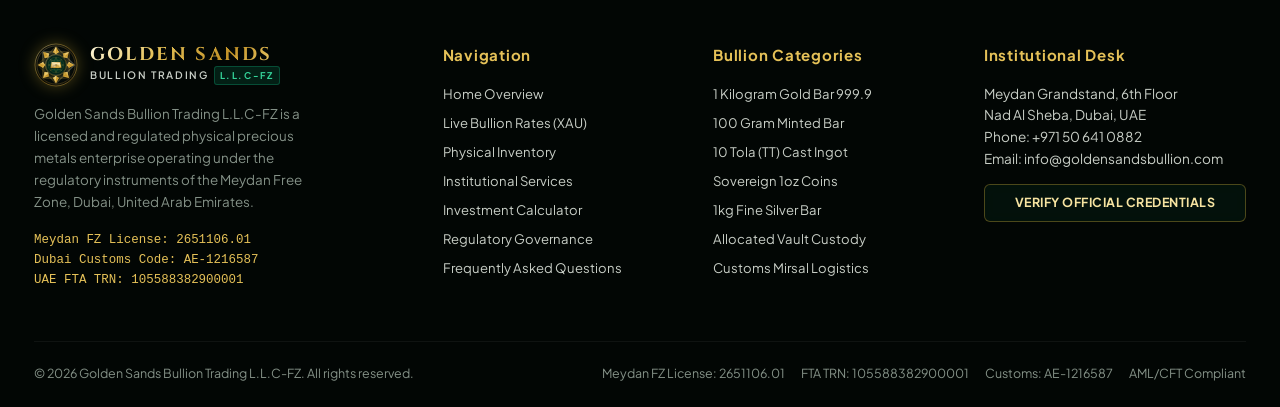
==== commit 19f5da00: "feat: add gallery CSS styles & replace trading floor image with professional vault corridor - Add co" ====
--- a/index.html
+++ b/index.html
@@ -1308,11 +1308,11 @@
           </div>
           <div class="gallery-item">
             <picture>
-              <source srcset="./assets/images/bullion-trading-floor.webp" type="image/webp">
-              <img src="./assets/images/bullion-trading-floor.png" alt="Golden Sands Institutional Trading Floor" width="300" height="240" loading="lazy">
+              <source srcset="./assets/images/vault-security-corridor.webp" type="image/webp">
+              <img src="./assets/images/vault-security-corridor.jpg" alt="Institutional Bullion Trading Floor Dubai" width="300" height="240" loading="lazy">
             </picture>
             <div class="gallery-overlay">
-              <span class="gallery-caption">Dubai Institutional Trading Floor</span>
+              <span class="gallery-caption">Institutional Bullion Trading Floor</span>
             </div>
           </div>
         </div>
--- a/assets/css/style.css
+++ b/assets/css/style.css
@@ -1713,6 +1713,92 @@
 
 .compliance-meta-table td:first-child { color: var(--text-muted); width: 44%; }
 .compliance-meta-table td:last-child { color: var(--text-primary); font-weight: 600; }
+
+/* ==========================================================================
+   VIRTUAL VAULT & FACILITY GALLERY
+   ========================================================================== */
+.gallery-section {
+  padding: 90px 0;
+  background: #040907;
+}
+
+.gallery-grid {
+  display: grid;
+  grid-template-columns: repeat(4, 1fr);
+  gap: 20px;
+}
+
+.gallery-item {
+  position: relative;
+  border-radius: var(--border-radius);
+  overflow: hidden;
+  background: var(--bg-card);
+  border: 1px solid var(--border-subtle);
+  transition: all var(--transition-normal);
+}
+
+.gallery-item:hover {
+  transform: translateY(-6px);
+  border-color: var(--gold-500);
+  box-shadow: 0 20px 40px rgba(0, 0, 0, 0.8), var(--shadow-gold);
+}
+
+.gallery-item picture {
+  display: block;
+  width: 100%;
+  aspect-ratio: 5 / 4;
+  overflow: hidden;
+}
+
+.gallery-item img {
+  width: 100%;
+  height: 100%;
+  object-fit: cover;
+  transition: transform 0.6s ease;
+}
+
+.gallery-item:hover img {
+  transform: scale(1.08);
+}
+
+.gallery-overlay {
+  position: absolute;
+  bottom: 0;
+  left: 0;
+  right: 0;
+  background: linear-gradient(180deg, transparent 0%, rgba(4, 11, 8, 0.95) 100%);
+  padding: 24px 18px 16px;
+  transform: translateY(100%);
+  transition: transform var(--transition-normal);
+}
+
+.gallery-item:hover .gallery-overlay {
+  transform: translateY(0);
+}
+
+.gallery-caption {
+  display: inline-flex;
+  align-items: center;
+  gap: 6px;
+  padding: 6px 12px;
+  background: rgba(212, 175, 55, 0.18);
+  border: 1px solid rgba(212, 175, 55, 0.4);
+  border-radius: 999px;
+  font-size: 0.74rem;
+  font-weight: 700;
+  color: var(--gold-400);
+  letter-spacing: 0.04em;
+  text-transform: uppercase;
+}
+
+/* Responsive gallery */
+@media (max-width: 1100px) {
+  .gallery-grid { grid-template-columns: repeat(2, 1fr); }
+}
+
+@media (max-width: 768px) {
+  .gallery-grid { grid-template-columns: 1fr; }
+}
 
 /* ==========================================================================
    EXECUTIVE LEADERSHIP
--- a/assets/css/style.css
+++ b/assets/css/style.css
@@ -1713,6 +1713,92 @@
 
 .compliance-meta-table td:first-child { color: var(--text-muted); width: 44%; }
 .compliance-meta-table td:last-child { color: var(--text-primary); font-weight: 600; }
+
+/* ==========================================================================
+   VIRTUAL VAULT & FACILITY GALLERY
+   ========================================================================== */
+.gallery-section {
+  padding: 90px 0;
+  background: #040907;
+}
+
+.gallery-grid {
+  display: grid;
+  grid-template-columns: repeat(4, 1fr);
+  gap: 20px;
+}
+
+.gallery-item {
+  position: relative;
+  border-radius: var(--border-radius);
+  overflow: hidden;
+  background: var(--bg-card);
+  border: 1px solid var(--border-subtle);
+  transition: all var(--transition-normal);
+}
+
+.gallery-item:hover {
+  transform: translateY(-6px);
+  border-color: var(--gold-500);
+  box-shadow: 0 20px 40px rgba(0, 0, 0, 0.8), var(--shadow-gold);
+}
+
+.gallery-item picture {
+  display: block;
+  width: 100%;
+  aspect-ratio: 5 / 4;
+  overflow: hidden;
+}
+
+.gallery-item img {
+  width: 100%;
+  height: 100%;
+  object-fit: cover;
+  transition: transform 0.6s ease;
+}
+
+.gallery-item:hover img {
+  transform: scale(1.08);
+}
+
+.gallery-overlay {
+  position: absolute;
+  bottom: 0;
+  left: 0;
+  right: 0;
+  background: linear-gradient(180deg, transparent 0%, rgba(4, 11, 8, 0.95) 100%);
+  padding: 24px 18px 16px;
+  transform: translateY(100%);
+  transition: transform var(--transition-normal);
+}
+
+.gallery-item:hover .gallery-overlay {
+  transform: translateY(0);
+}
+
+.gallery-caption {
+  display: inline-flex;
+  align-items: center;
+  gap: 6px;
+  padding: 6px 12px;
+  background: rgba(212, 175, 55, 0.18);
+  border: 1px solid rgba(212, 175, 55, 0.4);
+  border-radius: 999px;
+  font-size: 0.74rem;
+  font-weight: 700;
+  color: var(--gold-400);
+  letter-spacing: 0.04em;
+  text-transform: uppercase;
+}
+
+/* Responsive gallery */
+@media (max-width: 1100px) {
+  .gallery-grid { grid-template-columns: repeat(2, 1fr); }
+}
+
+@media (max-width: 768px) {
+  .gallery-grid { grid-template-columns: 1fr; }
+}
 
 /* ==========================================================================
    EXECUTIVE LEADERSHIP
